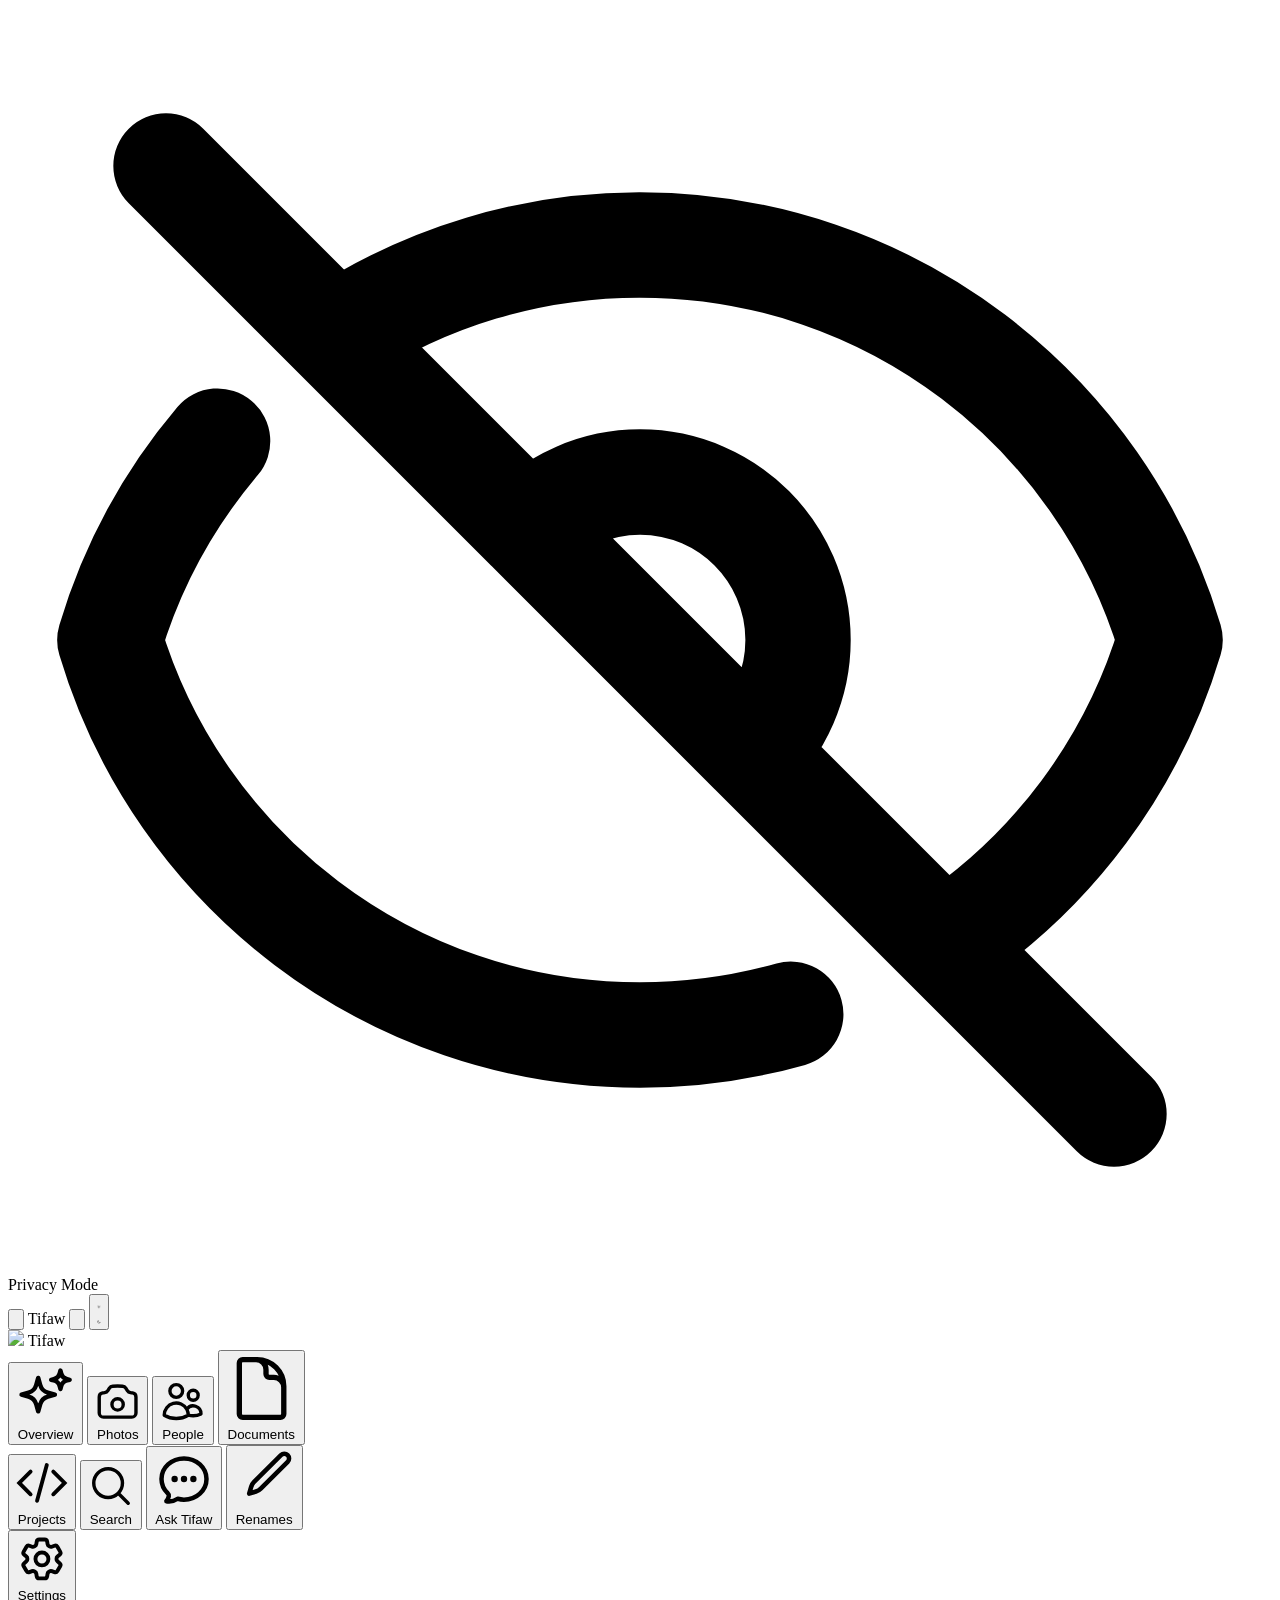
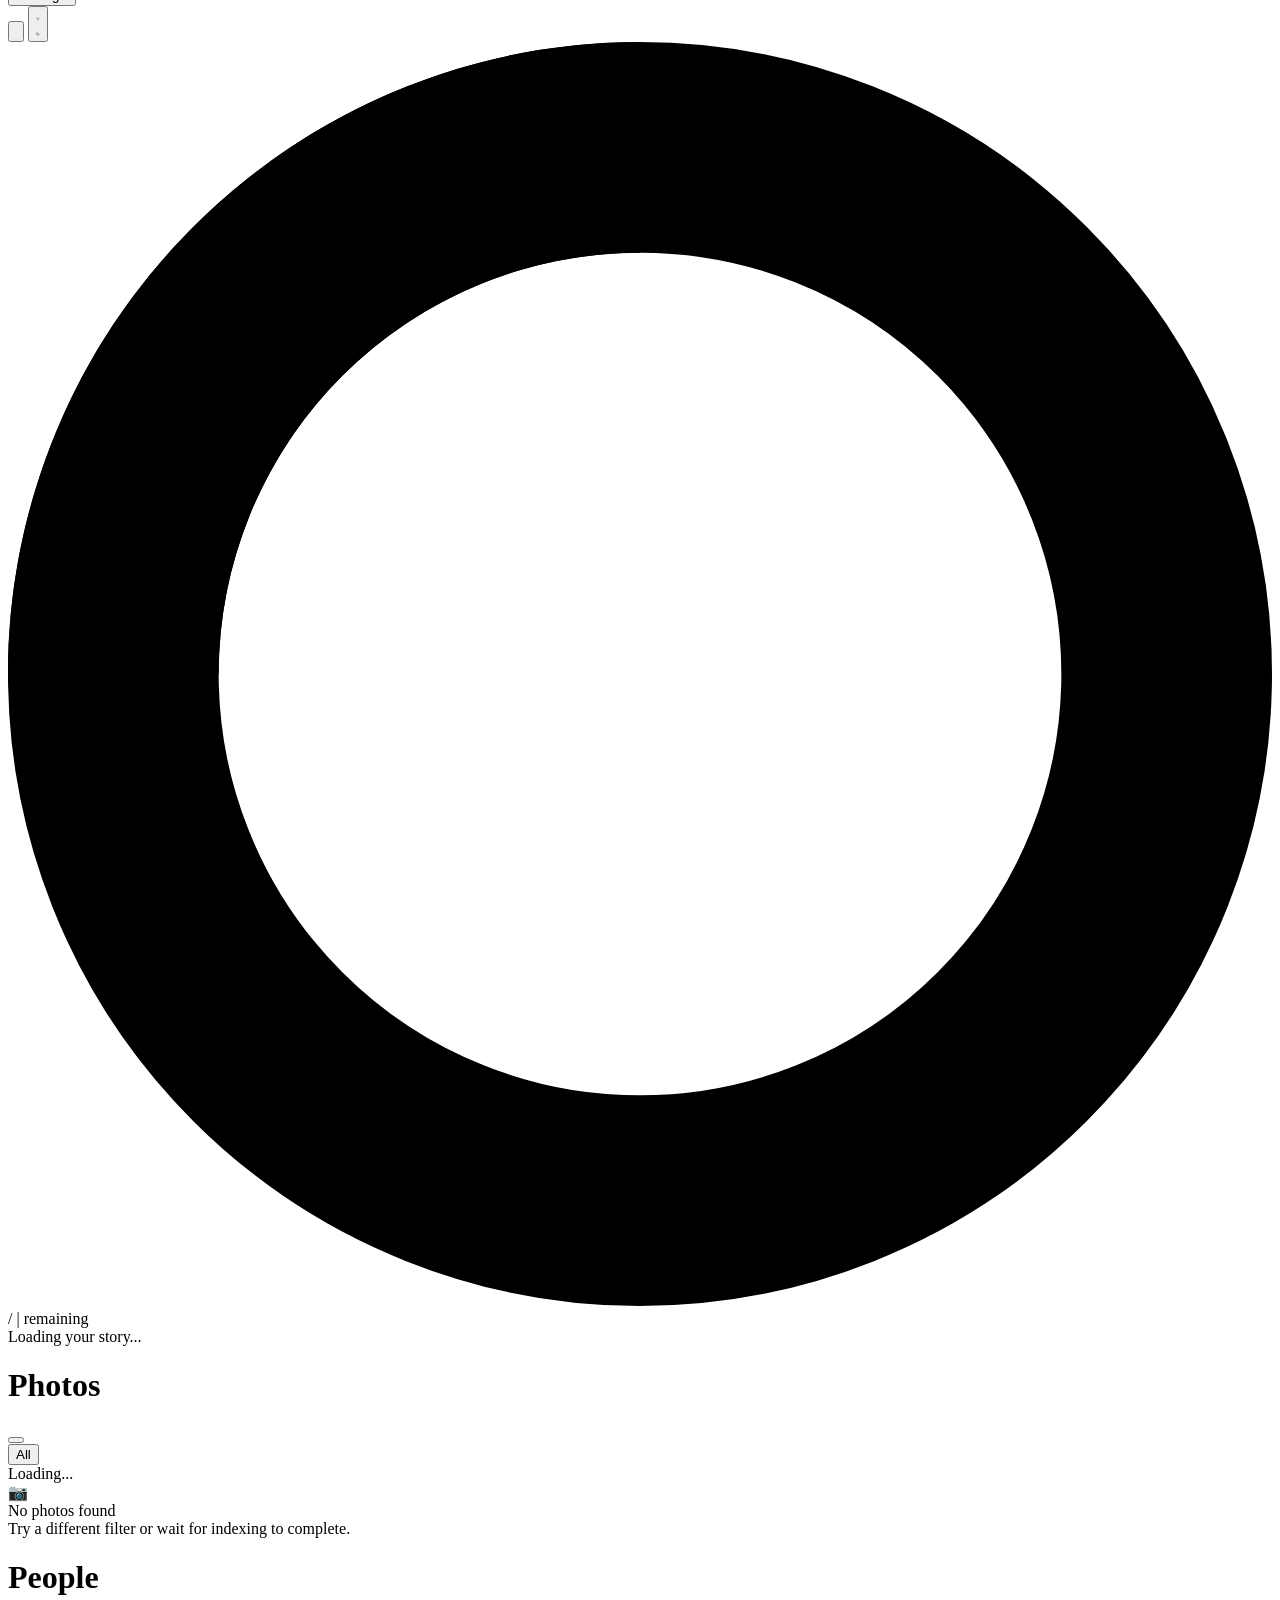
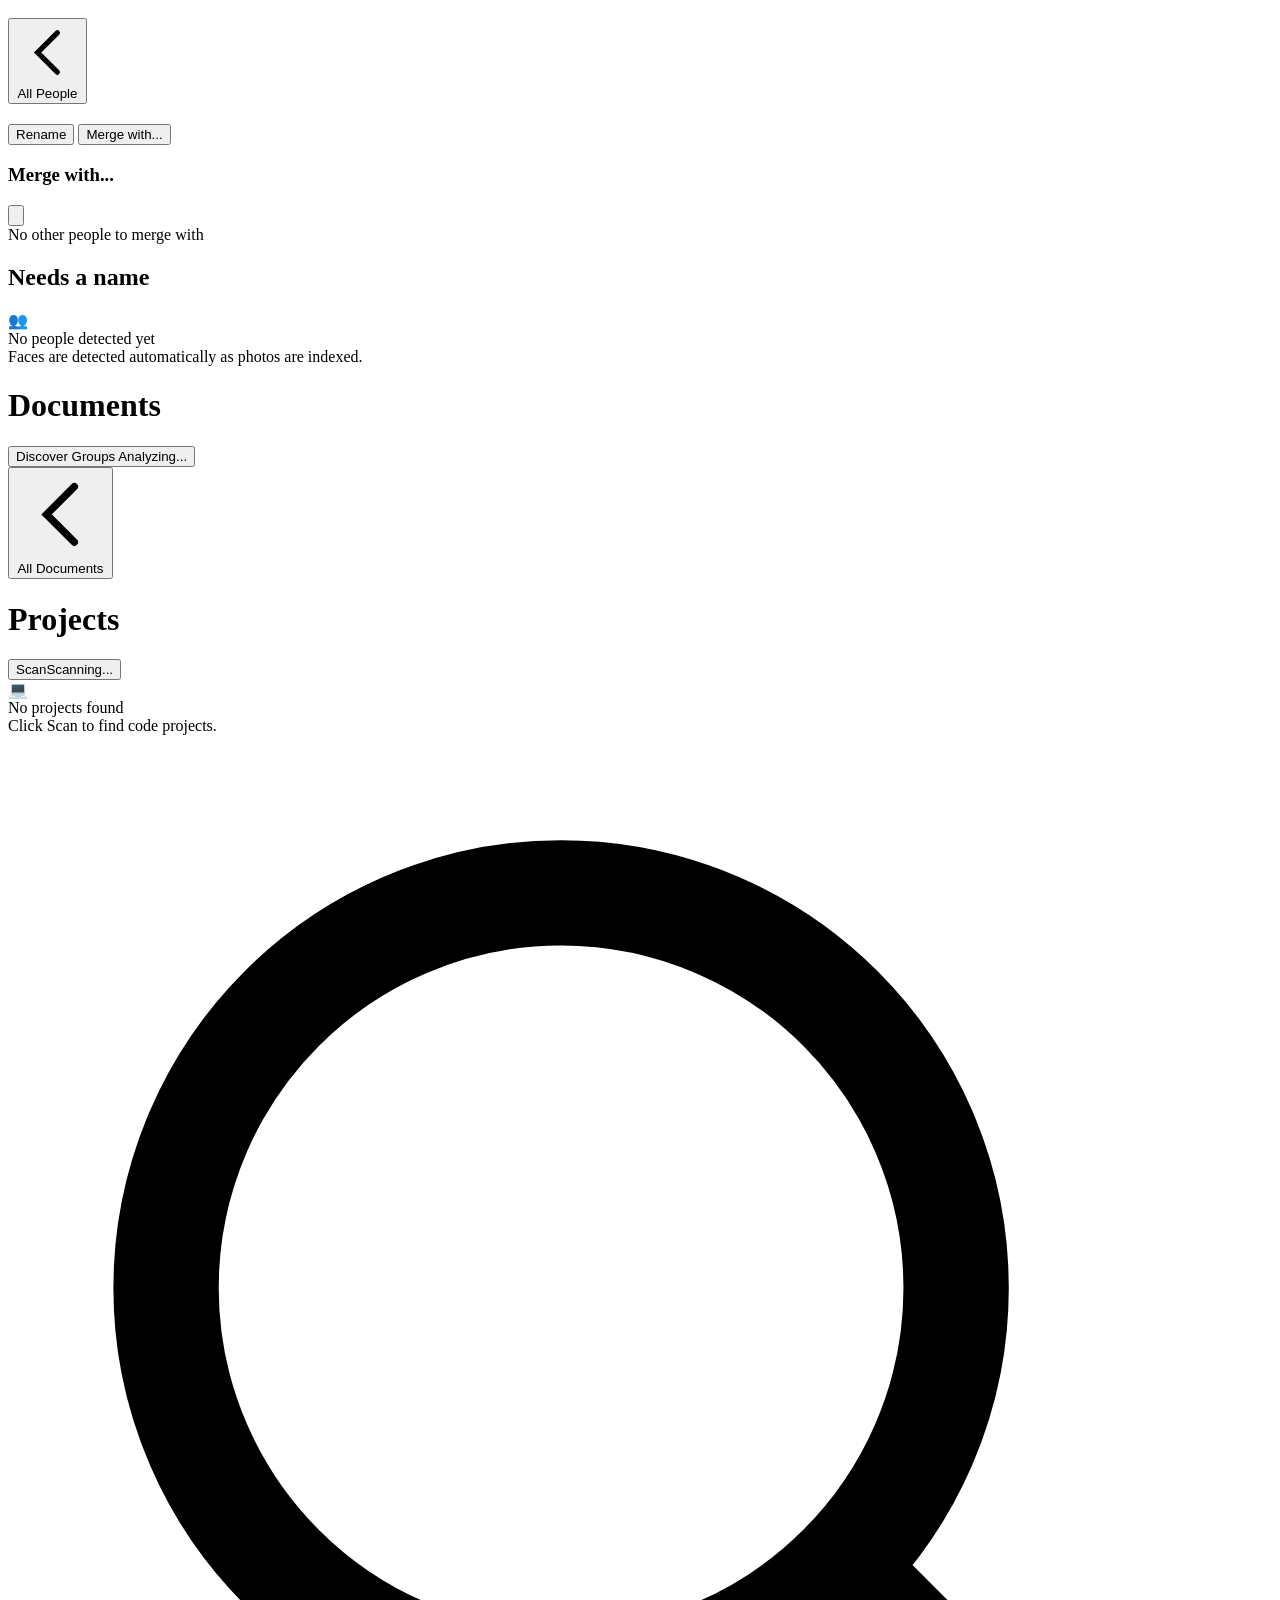
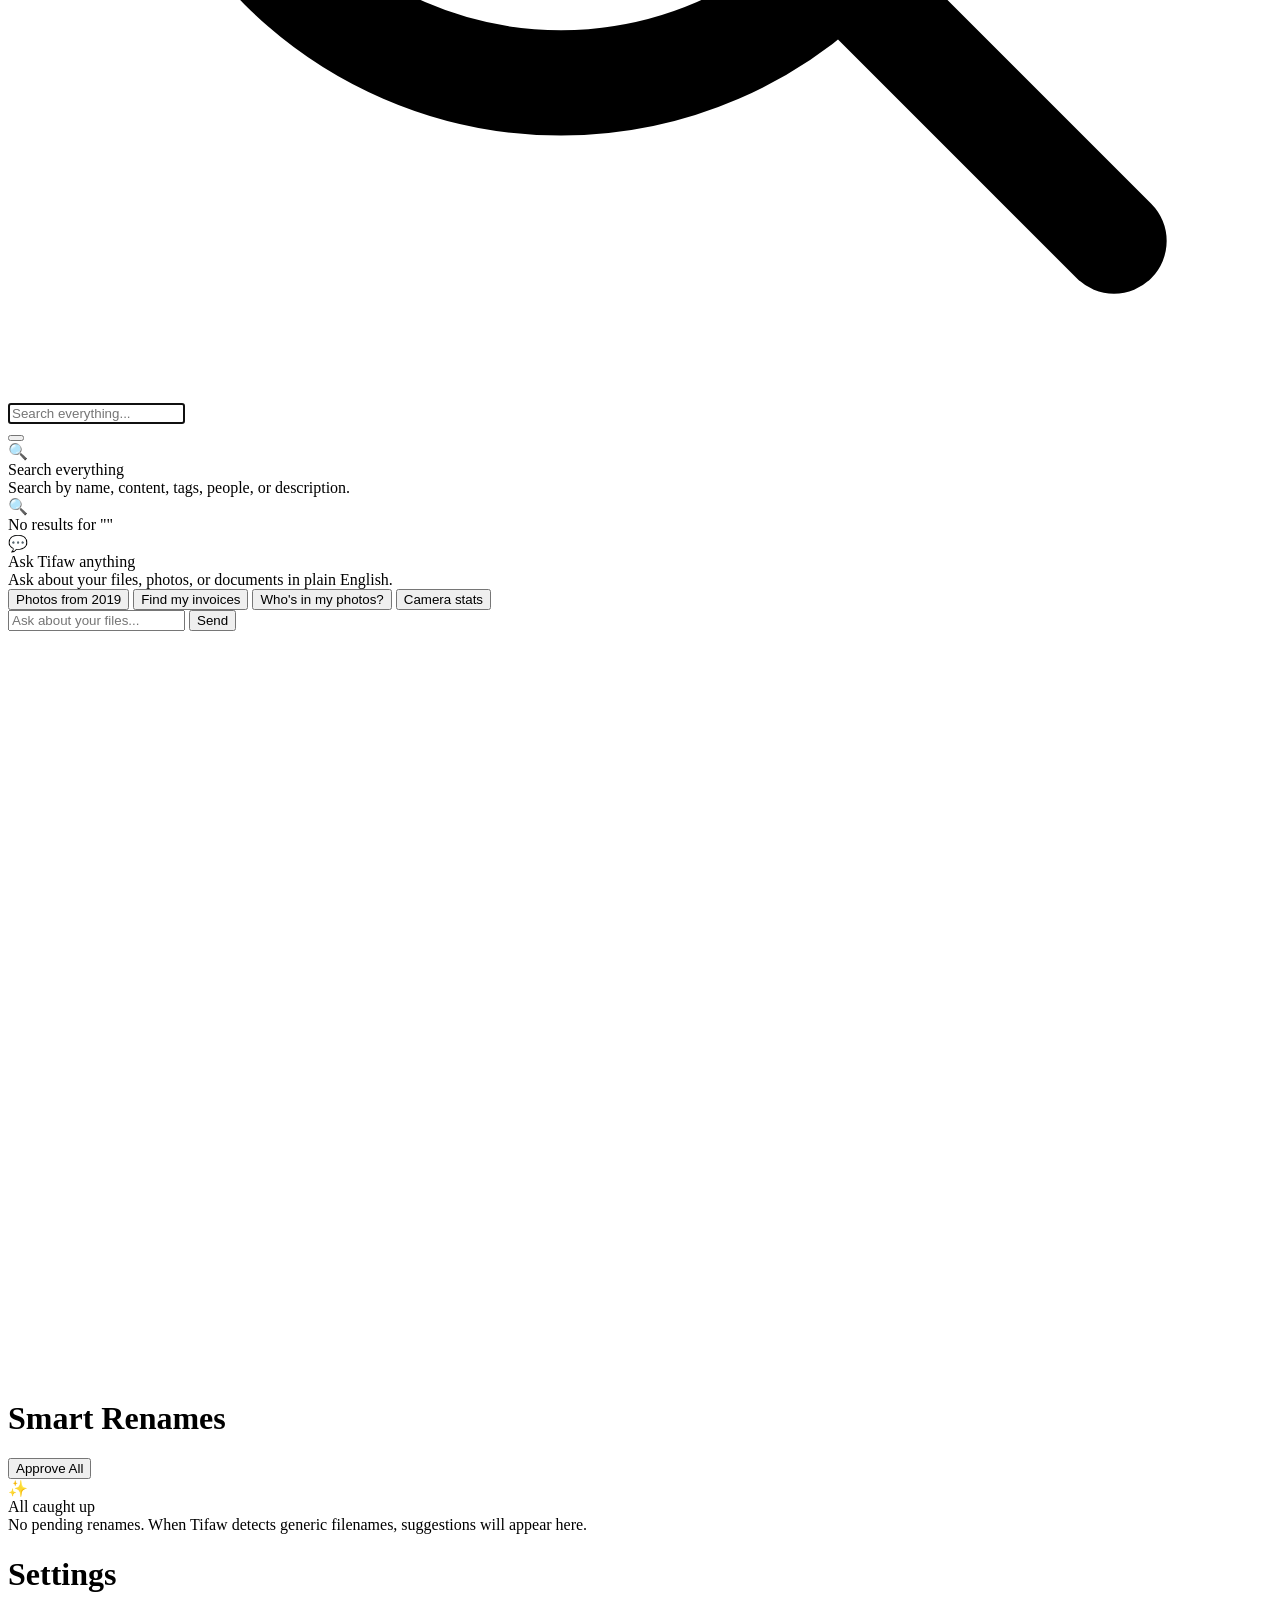
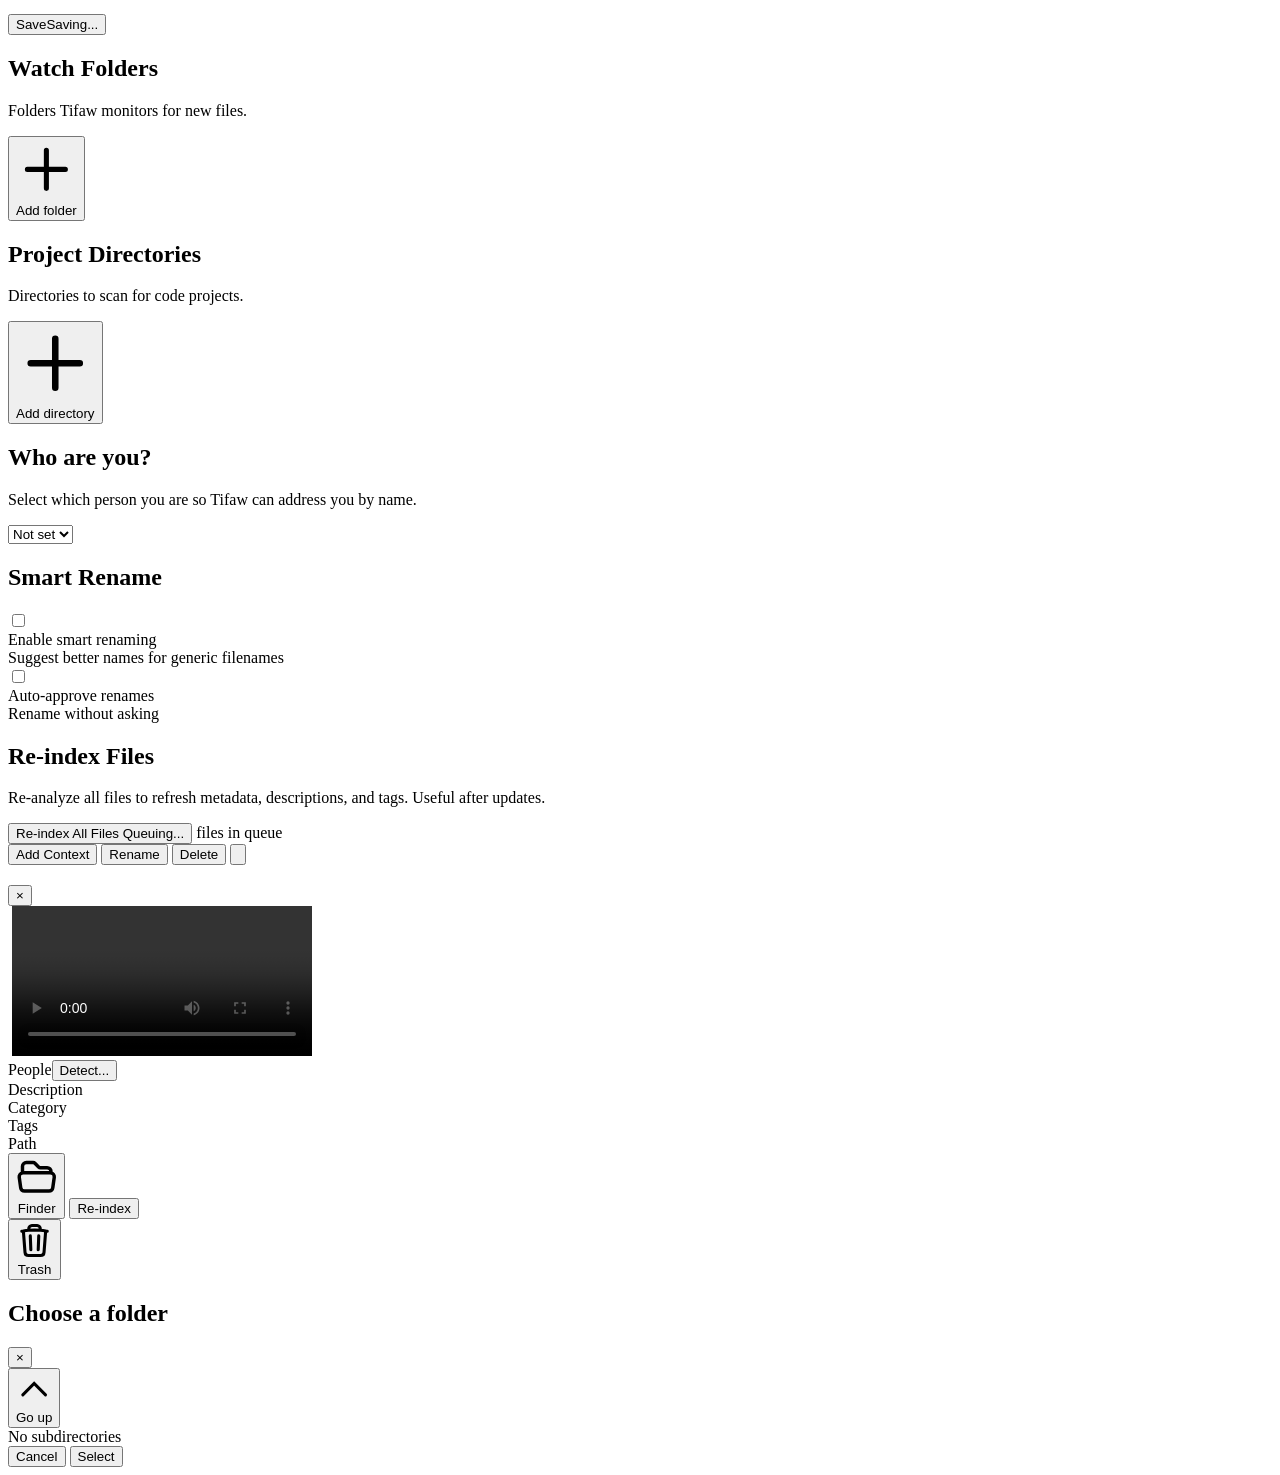
==== frontend/index.html @ 5fcb08a2 "Add frontend: bulk selection, AI widgets, chat retry, progress bar - Bulk selection mode with floati" ====
<!DOCTYPE html>
<html lang="en">
<head>
    <meta charset="UTF-8">
    <meta name="viewport" content="width=device-width, initial-scale=1.0">
    <title>Tifaw</title>
    <link rel="icon" type="image/png" href="/icon.png">
    <script src="https://cdn.tailwindcss.com/3.4.17"></script>
    <script>
    tailwind.config = {
        darkMode: 'class',
        theme: {
            extend: {
                fontFamily: {
                    sans: ['-apple-system','BlinkMacSystemFont','"Segoe UI"','Roboto','Helvetica','Arial','sans-serif']
                }
            }
        }
    };
    </script>
    <link rel="stylesheet" href="https://unpkg.com/leaflet@1.9.4/dist/leaflet.css">
    <script src="https://unpkg.com/leaflet@1.9.4/dist/leaflet.js"></script>
    <link rel="stylesheet" href="/styles.css">
    <script>
    (function(){
        if (localStorage.getItem('theme') === 'dark') document.documentElement.classList.add('dark');
        if (localStorage.getItem('privacyMode') === 'true') document.documentElement.classList.add('privacy');
    })();
    </script>
    <script defer src="https://cdn.jsdelivr.net/npm/@alpinejs/intersect@3.x.x/dist/cdn.min.js"></script>
    <script defer src="https://cdn.jsdelivr.net/npm/alpinejs@3.x.x/dist/cdn.min.js"></script>
    <script src="https://cdn.jsdelivr.net/npm/marked/marked.min.js"></script>
</head>
<body x-data="app()" x-init="init()" class="bg-gray-50 dark:bg-gray-950 text-gray-900 dark:text-gray-100 font-sans h-screen flex overflow-hidden antialiased transition-colors duration-300">

    <!-- Toast -->
    <div x-show="toast.show" x-transition class="fixed top-5 left-1/2 -translate-x-1/2 z-[200] px-5 py-2.5 rounded-xl text-sm font-medium shadow-xl" :class="toast.type==='success' ? 'bg-emerald-500 text-white' : 'bg-red-500 text-white'" x-text="toast.message"></div>

    <!-- Privacy Mode Indicator -->
    <div class="privacy-badge fixed top-3 right-3 z-[100] items-center gap-1.5 px-3 py-1.5 bg-amber-500 text-white text-xs font-medium rounded-full shadow-lg cursor-pointer" @click="togglePrivacyMode()" title="Click to disable privacy mode">
        <svg class="w-3.5 h-3.5" fill="none" stroke="currentColor" stroke-width="2" viewBox="0 0 24 24"><path stroke-linecap="round" stroke-linejoin="round" d="M3.98 8.223A10.477 10.477 0 001.934 12C3.226 16.338 7.244 19.5 12 19.5c.993 0 1.953-.138 2.863-.395M6.228 6.228A10.45 10.45 0 0112 4.5c4.756 0 8.773 3.162 10.065 7.498a10.523 10.523 0 01-4.293 5.774M6.228 6.228L3 3m3.228 3.228l3.65 3.65m7.894 7.894L21 21m-3.228-3.228l-3.65-3.65m0 0a3 3 0 10-4.243-4.243m4.242 4.242L9.88 9.88"/></svg>
        Privacy Mode
    </div>

    <!-- Mobile Backdrop -->
    <div x-show="sidebarOpen" x-transition.opacity @click="sidebarOpen=false" class="fixed inset-0 bg-black/30 z-40 lg:hidden"></div>

    <!-- Mobile Top Bar -->
    <div class="fixed top-0 left-0 right-0 h-14 bg-white dark:bg-gray-900 border-b border-gray-100 dark:border-gray-800 flex items-center px-4 z-30 lg:hidden">
        <button @click="sidebarOpen=!sidebarOpen" class="p-1.5 rounded-lg hover:bg-gray-100 dark:hover:bg-gray-800 text-gray-500"><svg class="w-5 h-5" fill="none" stroke="currentColor" stroke-width="2" viewBox="0 0 24 24"><path stroke-linecap="round" d="M4 6h16M4 12h16M4 18h16"/></svg></button>
        <span class="ml-3 font-semibold text-sm">Tifaw</span>
        <button @click="togglePrivacyMode()" class="ml-auto p-1.5 rounded-lg hover:bg-gray-100 dark:hover:bg-gray-800 transition-colors" :class="privacyMode ? 'text-amber-500' : 'text-gray-400'">
            <svg class="w-5 h-5" fill="none" stroke="currentColor" stroke-width="2" viewBox="0 0 24 24"><path stroke-linecap="round" stroke-linejoin="round" d="M3.98 8.223A10.477 10.477 0 001.934 12C3.226 16.338 7.244 19.5 12 19.5c.993 0 1.953-.138 2.863-.395M6.228 6.228A10.45 10.45 0 0112 4.5c4.756 0 8.773 3.162 10.065 7.498a10.523 10.523 0 01-4.293 5.774M6.228 6.228L3 3m3.228 3.228l3.65 3.65m7.894 7.894L21 21m-3.228-3.228l-3.65-3.65m0 0a3 3 0 10-4.243-4.243m4.242 4.242L9.88 9.88"/></svg>
        </button>
        <button @click="toggleDarkMode()" class="p-1.5 rounded-lg hover:bg-gray-100 dark:hover:bg-gray-800 text-gray-400">
            <svg x-show="darkMode" class="w-5 h-5" fill="none" stroke="currentColor" stroke-width="2" viewBox="0 0 24 24"><circle cx="12" cy="12" r="4"/><path d="M12 2v2m0 16v2M4.93 4.93l1.41 1.41m11.32 11.32l1.41 1.41M2 12h2m16 0h2M6.34 17.66l-1.41 1.41m12.73-12.73l1.41-1.41"/></svg>
            <svg x-show="!darkMode" class="w-5 h-5" fill="none" stroke="currentColor" stroke-width="2" viewBox="0 0 24 24"><path d="M21.752 15.002A9.718 9.718 0 0118 15.75c-5.385 0-9.75-4.365-9.75-9.75 0-1.33.266-2.597.748-3.752A9.753 9.753 0 003 11.25C3 16.635 7.365 21 12.75 21a9.753 9.753 0 009.002-5.998z"/></svg>
        </button>
    </div>

    <!-- Sidebar -->
    <nav :class="sidebarOpen ? 'translate-x-0' : '-translate-x-full'" class="fixed inset-y-0 left-0 w-56 bg-white dark:bg-gray-900 border-r border-gray-100 dark:border-gray-800 flex flex-col z-50 transition-transform duration-200 lg:translate-x-0 lg:static lg:z-auto">
        <div class="p-4 pb-2">
            <div class="flex items-center gap-2.5">
                <img src="/icon.png" class="w-8 h-8 rounded-xl shadow-sm shadow-blue-500/30">
                <span class="text-[15px] font-bold tracking-tight">Tifaw</span>
            </div>
        </div>

        <div class="flex-1 px-2 mt-2 space-y-0.5 overflow-y-auto">
            <button @click="navigate('overview')" class="nav-btn" :class="view==='overview' ? 'bg-blue-50 dark:bg-blue-500/10 text-blue-600 dark:text-blue-400 font-medium' : 'text-gray-500 dark:text-gray-400 hover:bg-gray-50 dark:hover:bg-gray-800'">
                <svg class="w-[18px] h-[18px]" fill="none" stroke="currentColor" stroke-width="1.8" viewBox="0 0 24 24"><path stroke-linecap="round" stroke-linejoin="round" d="M9.813 15.904L9 18.75l-.813-2.846a4.5 4.5 0 00-3.09-3.09L2.25 12l2.846-.813a4.5 4.5 0 003.09-3.09L9 5.25l.813 2.846a4.5 4.5 0 003.09 3.09L15.75 12l-2.846.813a4.5 4.5 0 00-3.09 3.09zM18.259 8.715L18 9.75l-.259-1.035a3.375 3.375 0 00-2.455-2.456L14.25 6l1.036-.259a3.375 3.375 0 002.455-2.456L18 2.25l.259 1.035a3.375 3.375 0 002.455 2.456L21.75 6l-1.036.259a3.375 3.375 0 00-2.455 2.456z"/></svg>
                <span>Overview</span>
            </button>
            <button @click="navigate('photos')" class="nav-btn" :class="view==='photos' ? 'bg-blue-50 dark:bg-blue-500/10 text-blue-600 dark:text-blue-400 font-medium' : 'text-gray-500 dark:text-gray-400 hover:bg-gray-50 dark:hover:bg-gray-800'">
                <svg class="w-[18px] h-[18px]" fill="none" stroke="currentColor" stroke-width="1.8" viewBox="0 0 24 24"><path stroke-linecap="round" stroke-linejoin="round" d="M6.827 6.175A2.31 2.31 0 015.186 7.23c-.38.054-.757.112-1.134.175C2.999 7.58 2.25 8.507 2.25 9.574V18a2.25 2.25 0 002.25 2.25h15A2.25 2.25 0 0021.75 18V9.574c0-1.067-.75-1.994-1.802-2.169a47.865 47.865 0 00-1.134-.175 2.31 2.31 0 01-1.64-1.055l-.822-1.316a2.192 2.192 0 00-1.736-1.039 48.774 48.774 0 00-5.232 0 2.192 2.192 0 00-1.736 1.039l-.821 1.316z"/><circle cx="12" cy="13.5" r="3"/></svg>
                <span>Photos</span>
            </button>
            <button @click="navigate('people')" class="nav-btn" :class="view==='people' ? 'bg-blue-50 dark:bg-blue-500/10 text-blue-600 dark:text-blue-400 font-medium' : 'text-gray-500 dark:text-gray-400 hover:bg-gray-50 dark:hover:bg-gray-800'">
                <svg class="w-[18px] h-[18px]" fill="none" stroke="currentColor" stroke-width="1.8" viewBox="0 0 24 24"><path stroke-linecap="round" stroke-linejoin="round" d="M15 19.128a9.38 9.38 0 002.625.372 9.337 9.337 0 004.121-.952 4.125 4.125 0 00-7.533-2.493M15 19.128v-.003c0-1.113-.285-2.16-.786-3.07M15 19.128v.106A12.318 12.318 0 018.624 21c-2.331 0-4.512-.645-6.374-1.766l-.001-.109a6.375 6.375 0 0111.964-3.07M12 6.375a3.375 3.375 0 11-6.75 0 3.375 3.375 0 016.75 0zm8.25 2.25a2.625 2.625 0 11-5.25 0 2.625 2.625 0 015.25 0z"/></svg>
                <span>People</span>
            </button>
            <button @click="navigate('documents')" class="nav-btn" :class="view==='documents' ? 'bg-blue-50 dark:bg-blue-500/10 text-blue-600 dark:text-blue-400 font-medium' : 'text-gray-500 dark:text-gray-400 hover:bg-gray-50 dark:hover:bg-gray-800'">
                <svg class="w-[18px] h-[18px]" fill="none" stroke="currentColor" stroke-width="1.8" viewBox="0 0 24 24"><path stroke-linecap="round" stroke-linejoin="round" d="M19.5 14.25v-2.625a3.375 3.375 0 00-3.375-3.375h-1.5A1.125 1.125 0 0113.5 7.125v-1.5a3.375 3.375 0 00-3.375-3.375H8.25m2.25 0H5.625c-.621 0-1.125.504-1.125 1.125v17.25c0 .621.504 1.125 1.125 1.125h12.75c.621 0 1.125-.504 1.125-1.125V11.25a9 9 0 00-9-9z"/></svg>
                <span>Documents</span>
            </button>

            <div class="h-px bg-gray-100 dark:bg-gray-800 my-2"></div>

            <button @click="navigate('projects')" class="nav-btn" :class="view==='projects' ? 'bg-blue-50 dark:bg-blue-500/10 text-blue-600 dark:text-blue-400 font-medium' : 'text-gray-500 dark:text-gray-400 hover:bg-gray-50 dark:hover:bg-gray-800'">
                <svg class="w-[18px] h-[18px]" fill="none" stroke="currentColor" stroke-width="1.8" viewBox="0 0 24 24"><path stroke-linecap="round" d="M17.25 6.75L22.5 12l-5.25 5.25m-10.5 0L1.5 12l5.25-5.25m7.5-3l-4.5 16.5"/></svg>
                <span>Projects</span>
            </button>
            <button @click="navigate('search')" class="nav-btn" :class="view==='search' ? 'bg-blue-50 dark:bg-blue-500/10 text-blue-600 dark:text-blue-400 font-medium' : 'text-gray-500 dark:text-gray-400 hover:bg-gray-50 dark:hover:bg-gray-800'">
                <svg class="w-[18px] h-[18px]" fill="none" stroke="currentColor" stroke-width="1.8" viewBox="0 0 24 24"><path stroke-linecap="round" d="M21 21l-5.197-5.197m0 0A7.5 7.5 0 105.196 5.196a7.5 7.5 0 0010.607 10.607z"/></svg>
                <span>Search</span>
            </button>
            <button @click="navigate('ask')" class="nav-btn" :class="view==='ask' ? 'bg-blue-50 dark:bg-blue-500/10 text-blue-600 dark:text-blue-400 font-medium' : 'text-gray-500 dark:text-gray-400 hover:bg-gray-50 dark:hover:bg-gray-800'">
                <svg class="w-[18px] h-[18px]" fill="none" stroke="currentColor" stroke-width="1.8" viewBox="0 0 24 24"><path stroke-linecap="round" stroke-linejoin="round" d="M8.625 12a.375.375 0 11-.75 0 .375.375 0 01.75 0zm0 0H8.25m4.125 0a.375.375 0 11-.75 0 .375.375 0 01.75 0zm0 0H12m4.125 0a.375.375 0 11-.75 0 .375.375 0 01.75 0zm0 0h-.375M21 12c0 4.556-4.03 8.25-9 8.25a9.764 9.764 0 01-2.555-.337A5.972 5.972 0 015.41 20.97a5.969 5.969 0 01-.474-.065 4.48 4.48 0 00.978-2.025c.09-.457-.133-.901-.467-1.226C3.93 16.178 3 14.189 3 12c0-4.556 4.03-8.25 9-8.25s9 3.694 9 8.25z"/></svg>
                <span>Ask Tifaw</span>
            </button>
            <button @click="navigate('renames')" class="nav-btn" :class="view==='renames' ? 'bg-blue-50 dark:bg-blue-500/10 text-blue-600 dark:text-blue-400 font-medium' : 'text-gray-500 dark:text-gray-400 hover:bg-gray-50 dark:hover:bg-gray-800'">
                <svg class="w-[18px] h-[18px]" fill="none" stroke="currentColor" stroke-width="1.8" viewBox="0 0 24 24"><path stroke-linecap="round" stroke-linejoin="round" d="M16.862 4.487l1.687-1.688a1.875 1.875 0 112.652 2.652L10.582 16.07a4.5 4.5 0 01-1.897 1.13L6 18l.8-2.685a4.5 4.5 0 011.13-1.897l8.932-8.931z"/></svg>
                <span>Renames</span>
                <span x-show="status.pending_renames>0" x-text="status.pending_renames" class="ml-auto bg-blue-500 text-white text-[10px] font-bold px-1.5 py-0.5 rounded-full"></span>
            </button>
        </div>

        <!-- Sidebar bottom -->
        <div class="px-2 pb-1">
            <button @click="navigate('settings')" class="nav-btn text-gray-400 dark:text-gray-500 hover:bg-gray-50 dark:hover:bg-gray-800" :class="view==='settings' && 'bg-blue-50 dark:bg-blue-500/10 text-blue-600 dark:text-blue-400'">
                <svg class="w-[18px] h-[18px]" fill="none" stroke="currentColor" stroke-width="1.8" viewBox="0 0 24 24"><path stroke-linecap="round" stroke-linejoin="round" d="M9.594 3.94c.09-.542.56-.94 1.11-.94h2.593c.55 0 1.02.398 1.11.94l.213 1.281c.063.374.313.686.645.87.074.04.147.083.22.127.324.196.72.257 1.075.124l1.217-.456a1.125 1.125 0 011.37.49l1.296 2.247a1.125 1.125 0 01-.26 1.431l-1.003.827c-.293.24-.438.613-.431.992a6.759 6.759 0 010 .255c-.007.378.138.75.43.99l1.005.828c.424.35.534.954.26 1.43l-1.298 2.247a1.125 1.125 0 01-1.369.491l-1.217-.456c-.355-.133-.75-.072-1.076.124a6.57 6.57 0 01-.22.128c-.331.183-.581.495-.644.869l-.213 1.28c-.09.543-.56.941-1.11.941h-2.594c-.55 0-1.02-.398-1.11-.94l-.213-1.281c-.062-.374-.312-.686-.644-.87a6.52 6.52 0 01-.22-.127c-.325-.196-.72-.257-1.076-.124l-1.217.456a1.125 1.125 0 01-1.369-.49l-1.297-2.247a1.125 1.125 0 01.26-1.431l1.004-.827c.292-.24.437-.613.43-.992a6.932 6.932 0 010-.255c.007-.378-.138-.75-.43-.99l-1.004-.828a1.125 1.125 0 01-.26-1.43l1.297-2.247a1.125 1.125 0 011.37-.491l1.216.456c.356.133.751.072 1.076-.124.072-.044.146-.087.22-.128.332-.183.582-.495.644-.869l.214-1.281z"/><circle cx="12" cy="12" r="3"/></svg>
                <span>Settings</span>
            </button>
        </div>
        <div class="px-3 py-2.5 border-t border-gray-100 dark:border-gray-800 flex items-center justify-between">
            <div class="flex items-center gap-2">
                <span class="w-2 h-2 rounded-full" :class="status.ollama_connected ? 'bg-emerald-400' : 'bg-red-400'"></span>
                <span class="text-[11px] text-gray-400" x-text="status.ollama_connected ? 'AI Online' : 'AI Offline'"></span>
            </div>
            <div class="hidden lg:flex items-center gap-1">
                <button @click="togglePrivacyMode()" class="p-1 rounded hover:bg-gray-100 dark:hover:bg-gray-800 transition-colors" :class="privacyMode ? 'text-amber-500' : 'text-gray-400'" :title="privacyMode ? 'Privacy mode ON' : 'Privacy mode OFF'">
                    <svg class="w-3.5 h-3.5" fill="none" stroke="currentColor" stroke-width="2" viewBox="0 0 24 24"><path stroke-linecap="round" stroke-linejoin="round" d="M3.98 8.223A10.477 10.477 0 001.934 12C3.226 16.338 7.244 19.5 12 19.5c.993 0 1.953-.138 2.863-.395M6.228 6.228A10.45 10.45 0 0112 4.5c4.756 0 8.773 3.162 10.065 7.498a10.523 10.523 0 01-4.293 5.774M6.228 6.228L3 3m3.228 3.228l3.65 3.65m7.894 7.894L21 21m-3.228-3.228l-3.65-3.65m0 0a3 3 0 10-4.243-4.243m4.242 4.242L9.88 9.88"/></svg>
                </button>
                <button @click="toggleDarkMode()" class="p-1 rounded hover:bg-gray-100 dark:hover:bg-gray-800 text-gray-400" title="Toggle theme">
                    <svg x-show="darkMode" class="w-3.5 h-3.5" fill="none" stroke="currentColor" stroke-width="2" viewBox="0 0 24 24"><circle cx="12" cy="12" r="4"/><path d="M12 2v2m0 16v2M4.93 4.93l1.41 1.41m11.32 11.32l1.41 1.41M2 12h2m16 0h2M6.34 17.66l-1.41 1.41m12.73-12.73l1.41-1.41"/></svg>
                    <svg x-show="!darkMode" class="w-3.5 h-3.5" fill="none" stroke="currentColor" stroke-width="2" viewBox="0 0 24 24"><path d="M21.752 15.002A9.718 9.718 0 0118 15.75c-5.385 0-9.75-4.365-9.75-9.75 0-1.33.266-2.597.748-3.752A9.753 9.753 0 003 11.25C3 16.635 7.365 21 12.75 21a9.753 9.753 0 009.002-5.998z"/></svg>
                </button>
            </div>
        </div>
    </nav>

    <!-- ═══════════════════════ MAIN CONTENT ═══════════════════════ -->
    <main class="flex-1 overflow-y-auto pt-14 lg:pt-0">

        <!-- Global Progress Bar (indexing or AI busy) -->
        <div x-show="status.queue_size > 0 || status.pending_files > 0 || aiBusy || chatLoading" x-transition class="sticky top-0 z-20 bg-white/90 dark:bg-gray-900/90 backdrop-blur border-b border-gray-100 dark:border-gray-800 px-5 py-2.5">
            <div class="flex items-center gap-3">
                <div class="flex items-center gap-2 text-sm font-medium text-blue-600 dark:text-blue-400">
                    <svg class="w-4 h-4 animate-spin" fill="none" viewBox="0 0 24 24"><circle class="opacity-25" cx="12" cy="12" r="10" stroke="currentColor" stroke-width="4"/><path class="opacity-75" fill="currentColor" d="M4 12a8 8 0 018-8V0C5.373 0 0 5.373 0 12h4z"/></svg>
                    <span x-text="aiBusy ? aiBusyLabel : (chatLoading ? 'AI is thinking...' : 'Indexing files...')"></span>
                </div>
                <div class="flex-1 h-1.5 bg-gray-100 dark:bg-gray-800 rounded-full overflow-hidden">
                    <div class="h-full rounded-full transition-all duration-500 indexing-progress"
                         :class="(aiBusy || chatLoading) ? 'bg-amber-500' : 'bg-blue-500'"
                         :style="(aiBusy || chatLoading) ? 'width:100%' : ('width:' + (status.total_files > 0 ? Math.round((status.indexed_files / status.total_files) * 100) : 0) + '%')"></div>
                </div>
                <span x-show="!aiBusy && !chatLoading" class="text-xs text-gray-400 whitespace-nowrap">
                    <span x-text="status.indexed_files"></span> / <span x-text="status.total_files"></span>
                    <span class="text-gray-300 dark:text-gray-600 mx-1">|</span>
                    <span x-text="status.queue_size || status.pending_files"></span> remaining
                </span>
            </div>
        </div>

        <!-- ▸▸▸ OVERVIEW ▸▸▸ -->
        <div x-show="view==='overview'" class="min-h-screen">
            <template x-if="overview">
                <div>
                    <!-- Hero -->
                    <div class="hero-enter bg-gradient-to-b from-blue-50 via-white to-white dark:from-blue-950/30 dark:via-gray-950 dark:to-gray-950 px-6 sm:px-10 pt-6 pb-8">
                        <p class="text-sm font-medium text-blue-500 dark:text-blue-400 mb-2">Your Digital Life</p>
                        <h1 class="text-3xl sm:text-4xl font-bold tracking-tight leading-tight mb-3">
                            Your laptop holds
                            <span class="text-blue-600 dark:text-blue-400 count-shimmer" x-init="$nextTick(() => countUp($el, overview.total_files))" x-text="overview.total_files.toLocaleString()"></span>
                            files<br>
                            <span class="text-gray-400 dark:text-gray-500 text-xl sm:text-2xl font-normal" x-text="'spanning ' + overview.year_span.years + ' years of your digital life'"></span>
                        </h1>
                        <p class="text-sm text-gray-500 dark:text-gray-400" x-text="formatSize(overview.total_size) + ' across ' + overview.folders.length + ' folders'"></p>
                        <!-- AI Narrative -->
                        <p x-show="aiNarrative" class="mt-4 text-sm text-gray-600 dark:text-gray-300 leading-relaxed max-w-2xl privacy-blur" x-text="aiNarrative"></p>
                    </div>

                    <!-- Weekly Digest -->
                    <div x-show="aiDigest" class="px-6 sm:px-10 mt-4 mb-6">
                        <div class="bg-white dark:bg-gray-800/60 rounded-2xl border border-gray-100 dark:border-gray-700/50 p-5 flex items-start gap-3">
                            <div class="text-xl flex-shrink-0">&#x1F4CB;</div>
                            <div class="min-w-0">
                                <div class="text-xs font-semibold text-blue-600 dark:text-blue-400 mb-1">This Week</div>
                                <p class="text-sm text-gray-600 dark:text-gray-300 privacy-blur leading-relaxed" x-text="aiDigest"></p>
                            </div>
                        </div>
                    </div>

                    <!-- Top Stats Cards -->
                    <div class="px-6 sm:px-10 -mt-2 mb-6" x-show="overview.top_stats && Object.keys(overview.top_stats).length > 0">
                        <div class="grid grid-cols-2 sm:grid-cols-3 lg:grid-cols-5 gap-3">
                            <template x-if="overview.top_stats.busiest_month">
                                <div class="bg-white dark:bg-gray-800/60 rounded-xl border border-gray-100 dark:border-gray-700/50 p-3.5">
                                    <div class="text-lg mb-1">&#x1F4C5;</div>
                                    <div class="text-sm font-bold truncate" x-text="overview.top_stats.busiest_month.month"></div>
                                    <div class="text-[11px] text-gray-400">Busiest month</div>
                                </div>
                            </template>
                            <template x-if="overview.top_stats.most_seen_person">
                                <div class="bg-white dark:bg-gray-800/60 rounded-xl border border-gray-100 dark:border-gray-700/50 p-3.5">
                                    <div class="text-lg mb-1">&#x1F464;</div>
                                    <div class="text-sm font-bold truncate" x-text="overview.top_stats.most_seen_person.name"></div>
                                    <div class="text-[11px] text-gray-400" x-text="overview.top_stats.most_seen_person.count + ' photos'"></div>
                                </div>
                            </template>
                            <template x-if="overview.top_stats.oldest_file">
                                <div class="bg-white dark:bg-gray-800/60 rounded-xl border border-gray-100 dark:border-gray-700/50 p-3.5">
                                    <div class="text-lg mb-1">&#x1F4C2;</div>
                                    <div class="text-sm font-bold truncate" x-text="overview.top_stats.oldest_file.date"></div>
                                    <div class="text-[11px] text-gray-400">Oldest file</div>
                                </div>
                            </template>
                            <template x-if="overview.top_stats.largest_file">
                                <div class="bg-white dark:bg-gray-800/60 rounded-xl border border-gray-100 dark:border-gray-700/50 p-3.5">
                                    <div class="text-lg mb-1">&#x1F4BE;</div>
                                    <div class="text-sm font-bold truncate" x-text="formatSize(overview.top_stats.largest_file.size)"></div>
                                    <div class="text-[11px] text-gray-400">Largest file</div>
                                </div>
                            </template>
                            <template x-if="overview.top_stats.top_camera">
                                <div class="bg-white dark:bg-gray-800/60 rounded-xl border border-gray-100 dark:border-gray-700/50 p-3.5">
                                    <div class="text-lg mb-1">&#x1F4F7;</div>
                                    <div class="text-sm font-bold truncate" x-text="overview.top_stats.top_camera.name"></div>
                                    <div class="text-[11px] text-gray-400" x-text="overview.top_stats.top_camera.count + ' photos'"></div>
                                </div>
                            </template>
                        </div>
                    </div>

                    <!-- Story Cards -->
                    <div class="px-6 sm:px-10 -mt-2">
                        <div class="grid grid-cols-1 sm:grid-cols-2 lg:grid-cols-3 gap-4">
                            <template x-for="(card, i) in overview.story_cards" :key="card.type">
                                <div @click="navigate(card.link)" class="card-enter card-lift bg-white dark:bg-gray-800/60 rounded-2xl p-5 border border-gray-100 dark:border-gray-700/50 cursor-pointer group">
                                    <div class="flex items-start justify-between mb-3">
                                        <div class="w-10 h-10 rounded-xl flex items-center justify-center text-lg"
                                             :class="{
                                                'bg-blue-50 dark:bg-blue-500/10 text-blue-500': card.color==='blue',
                                                'bg-emerald-50 dark:bg-emerald-500/10 text-emerald-500': card.color==='emerald',
                                                'bg-violet-50 dark:bg-violet-500/10 text-violet-500': card.color==='violet',
                                                'bg-amber-50 dark:bg-amber-500/10 text-amber-500': card.color==='amber',
                                                'bg-gray-100 dark:bg-gray-700 text-gray-500': card.color==='slate',
                                             }">
                                            <span x-show="card.icon==='camera'">&#x1F4F7;</span>
                                            <span x-show="card.icon==='file-text'">&#x1F4C4;</span>
                                            <span x-show="card.icon==='code'">&#x1F4BB;</span>
                                            <span x-show="card.icon==='award'">&#x1F3C6;</span>
                                            <span x-show="card.icon==='monitor'">&#x1F5B5;</span>
                                        </div>
                                        <svg class="w-4 h-4 text-gray-300 dark:text-gray-600 group-hover:text-blue-500 group-hover:translate-x-0.5 transition-all" fill="none" stroke="currentColor" stroke-width="2" viewBox="0 0 24 24"><path stroke-linecap="round" d="M8.25 4.5l7.5 7.5-7.5 7.5"/></svg>
                                    </div>
                                    <div class="text-2xl font-bold tracking-tight mb-0.5" x-init="$nextTick(() => countUp($el, card.count))" x-text="card.count.toLocaleString()"></div>
                                    <div class="text-sm text-gray-500 dark:text-gray-400" x-text="card.label"></div>
                                </div>
                            </template>
                        </div>
                    </div>

                    <!-- Storage Breakdown -->
                    <div class="px-6 sm:px-10 mt-8">
                        <h2 class="text-sm font-semibold text-gray-400 dark:text-gray-500 uppercase tracking-wider mb-3">What's on your laptop</h2>
                        <div class="bg-white dark:bg-gray-800/60 rounded-2xl border border-gray-100 dark:border-gray-700/50 p-5">
                            <div class="flex h-3 rounded-full overflow-hidden mb-4">
                                <template x-for="cat in overview.categories" :key="cat.name">
                                    <div class="storage-seg" :class="catColor(cat.name)" :style="'width:' + (cat.count / overview.total_files * 100) + '%'" :title="cat.name + ': ' + cat.count"></div>
                                </template>
                            </div>
                            <div class="flex flex-wrap gap-x-4 gap-y-1.5">
                                <template x-for="cat in overview.categories.slice(0,8)" :key="cat.name">
                                    <div class="flex items-center gap-1.5 text-xs text-gray-500 dark:text-gray-400">
                                        <div class="w-2.5 h-2.5 rounded-sm" :class="catColor(cat.name)"></div>
                                        <span x-text="cat.name"></span>
                                        <span class="text-gray-300 dark:text-gray-600" x-text="cat.count"></span>
                                    </div>
                                </template>
                            </div>
                        </div>
                    </div>

                    <!-- Category Donut Chart -->
                    <div class="px-6 sm:px-10 mt-8" x-show="overview.categories.length > 0">
                        <h2 class="text-sm font-semibold text-gray-400 dark:text-gray-500 uppercase tracking-wider mb-3">File categories</h2>
                        <div class="bg-white dark:bg-gray-800/60 rounded-2xl border border-gray-100 dark:border-gray-700/50 p-5">
                            <div class="flex flex-col sm:flex-row items-center gap-6">
                                <div class="relative w-40 h-40 flex-shrink-0">
                                    <div class="w-full h-full rounded-full" :style="donutGradient(overview.categories, overview.total_files)"></div>
                                    <div class="absolute inset-0 flex items-center justify-center">
                                        <div class="w-20 h-20 rounded-full bg-white dark:bg-gray-800/90 flex items-center justify-center">
                                            <div class="text-center">
                                                <div class="text-lg font-bold" x-text="overview.total_files.toLocaleString()"></div>
                                                <div class="text-[10px] text-gray-400">files</div>
                                            </div>
                                        </div>
                                    </div>
                                </div>
                                <div class="flex-1 grid grid-cols-2 gap-x-6 gap-y-2">
                                    <template x-for="cat in overview.categories.slice(0, 10)" :key="cat.name">
                                        <div class="flex items-center gap-2">
                                            <div class="w-2.5 h-2.5 rounded-sm flex-shrink-0" :class="catColor(cat.name)"></div>
                                            <span class="text-xs text-gray-600 dark:text-gray-300 truncate" x-text="cat.name"></span>
                                            <span class="text-xs text-gray-400 ml-auto" x-text="Math.round(cat.count / overview.total_files * 100) + '%'"></span>
                                        </div>
                                    </template>
                                </div>
                            </div>
                        </div>
                    </div>

                    <!-- Photo Map -->
                    <div class="px-6 sm:px-10 mt-8" x-show="overview.photo_locations && overview.photo_locations.length > 0">
                        <h2 class="text-sm font-semibold text-gray-400 dark:text-gray-500 uppercase tracking-wider mb-3">Where your photos were taken</h2>
                        <div class="bg-white dark:bg-gray-800/60 rounded-2xl border border-gray-100 dark:border-gray-700/50 overflow-hidden">
                            <div id="photo-map" class="h-72 sm:h-80 w-full" x-init="$watch('overview.photo_locations', val => { if (val && val.length) initMap(val) })"></div>
                            <div class="px-5 py-2.5 border-t border-gray-100 dark:border-gray-700/50 text-xs text-gray-400">
                                <span x-text="overview.photo_locations.length"></span> geotagged photos
                            </div>
                        </div>
                    </div>

                    <!-- Timeline -->
                    <div class="px-6 sm:px-10 mt-8" x-show="overview.timeline.length > 0">
                        <h2 class="text-sm font-semibold text-gray-400 dark:text-gray-500 uppercase tracking-wider mb-3">Activity over time</h2>
                        <div class="bg-white dark:bg-gray-800/60 rounded-2xl border border-gray-100 dark:border-gray-700/50 p-5 overflow-hidden">
                            <div class="scroll-fade">
                                <div class="flex items-end gap-px h-24" :style="'min-width:' + overview.timeline.length * 6 + 'px'">
                                    <template x-for="t in overview.timeline" :key="t.month">
                                        <div class="timeline-bar flex-1 rounded-t-sm bg-blue-400 dark:bg-blue-500 min-w-[3px] opacity-70 hover:opacity-100 transition-opacity" :style="'height:' + Math.max(2, t.count / maxTimelineCount() * 100) + '%'" :title="t.month + ': ' + t.count + ' files'"></div>
                                    </template>
                                </div>
                            </div>
                            <div class="flex justify-between mt-2 text-[10px] text-gray-400">
                                <span x-text="overview.timeline[0]?.month"></span>
                                <span x-text="overview.timeline[overview.timeline.length-1]?.month"></span>
                            </div>
                        </div>
                    </div>

                    <!-- Calendar Heatmap -->
                    <div class="px-6 sm:px-10 mt-8" x-show="overview.calendar_heatmap && Object.keys(overview.calendar_heatmap).length > 0">
                        <h2 class="text-sm font-semibold text-gray-400 dark:text-gray-500 uppercase tracking-wider mb-3">Daily activity (past year)</h2>
                        <div class="bg-white dark:bg-gray-800/60 rounded-2xl border border-gray-100 dark:border-gray-700/50 p-5 overflow-x-auto">
                            <div class="heatmap-grid" x-init="$watch('overview.calendar_heatmap', val => { if (val) renderHeatmap(val) })" x-ref="heatmap"></div>
                            <div class="flex items-center justify-end gap-1.5 mt-3 text-[10px] text-gray-400">
                                <span>Less</span>
                                <div class="w-2.5 h-2.5 rounded-sm bg-gray-100 dark:bg-gray-800"></div>
                                <div class="w-2.5 h-2.5 rounded-sm bg-blue-200 dark:bg-blue-900"></div>
                                <div class="w-2.5 h-2.5 rounded-sm bg-blue-400 dark:bg-blue-600"></div>
                                <div class="w-2.5 h-2.5 rounded-sm bg-blue-600 dark:bg-blue-400"></div>
                                <span>More</span>
                            </div>
                        </div>
                    </div>

                    <!-- People Co-occurrence -->
                    <div class="px-6 sm:px-10 mt-8" x-show="overview.people_cooccurrence && overview.people_cooccurrence.length > 0">
                        <h2 class="text-sm font-semibold text-gray-400 dark:text-gray-500 uppercase tracking-wider mb-3">Often seen together</h2>
                        <div class="bg-white dark:bg-gray-800/60 rounded-2xl border border-gray-100 dark:border-gray-700/50 p-5">
                            <div class="space-y-2.5">
                                <template x-for="pair in overview.people_cooccurrence" :key="pair.person_a + pair.person_b">
                                    <div class="flex items-center justify-between">
                                        <div class="flex items-center gap-2 text-sm">
                                            <span class="font-medium" x-text="pair.person_a"></span>
                                            <span class="text-gray-300 dark:text-gray-600">&</span>
                                            <span class="font-medium" x-text="pair.person_b"></span>
                                        </div>
                                        <div class="flex items-center gap-2">
                                            <div class="w-20 h-1.5 bg-gray-100 dark:bg-gray-800 rounded-full overflow-hidden">
                                                <div class="h-full bg-pink-400 rounded-full" :style="'width:' + Math.min(100, pair.together / (overview.people_cooccurrence[0]?.together || 1) * 100) + '%'"></div>
                                            </div>
                                            <span class="text-xs text-gray-400 w-16 text-right" x-text="pair.together + ' photos'"></span>
                                        </div>
                                    </div>
                                </template>
                            </div>
                        </div>
                    </div>

                    <!-- Photo Stories -->
                    <div class="px-6 sm:px-10 mt-8" x-show="photoStories && photoStories.length > 0">
                        <h2 class="text-sm font-semibold text-gray-400 dark:text-gray-500 uppercase tracking-wider mb-3">Photo stories</h2>
                        <div class="grid grid-cols-1 sm:grid-cols-2 lg:grid-cols-3 gap-3">
                            <template x-for="story in photoStories" :key="story.title">
                                <div class="bg-white dark:bg-gray-800/60 rounded-2xl border border-gray-100 dark:border-gray-700/50 overflow-hidden card-lift cursor-pointer" @click="openPhotoStory(story)">
                                    <div class="aspect-video bg-gray-100 dark:bg-gray-900 overflow-hidden">
                                        <img :src="'/api/files/'+story.sample_id+'/preview'" class="w-full h-full object-cover" loading="lazy" onerror="this.parentElement.style.display='none'">
                                    </div>
                                    <div class="p-3">
                                        <div class="text-sm font-semibold privacy-blur" x-text="story.title"></div>
                                        <div class="text-[11px] text-gray-400 mt-0.5">
                                            <span x-text="story.count + ' photos'"></span>
                                            <span x-show="story.city" x-text="' \u00B7 ' + story.city"></span>
                                            <span x-show="story.people?.length" x-text="' \u00B7 ' + story.people.join(', ')" class="privacy-blur"></span>
                                        </div>
                                    </div>
                                </div>
                            </template>
                        </div>
                    </div>

                    <!-- Recent -->
                    <div class="px-6 sm:px-10 mt-8 pb-10">
                        <h2 class="text-sm font-semibold text-gray-400 dark:text-gray-500 uppercase tracking-wider mb-3">Recently analyzed</h2>
                        <div class="grid grid-cols-1 sm:grid-cols-2 lg:grid-cols-4 gap-3">
                            <template x-for="file in overview.recent" :key="file.id">
                                <div @click="selectedFile=file" class="card-enter card-lift bg-white dark:bg-gray-800/60 rounded-xl border border-gray-100 dark:border-gray-700/50 overflow-hidden cursor-pointer">
                                    <div x-show="isImage(file.extension)" class="aspect-video bg-gray-100 dark:bg-gray-900 overflow-hidden">
                                        <img :src="'/api/files/'+file.id+'/preview'" class="w-full h-full object-cover" loading="lazy" onerror="this.parentElement.style.display='none'">
                                    </div>
                                    <div class="p-3">
                                        <div class="text-xs font-medium truncate" x-text="file.filename"></div>
                                        <div class="text-[11px] text-gray-400 dark:text-gray-500 line-clamp-1 mt-0.5" x-text="file.description"></div>
                                    </div>
                                </div>
                            </template>
                        </div>
                    </div>
                </div>
            </template>
            <div x-show="overviewLoading" class="flex items-center justify-center h-64">
                <div class="text-gray-400 text-sm">Loading your story...</div>
            </div>
        </div>

        <!-- ▸▸▸ PHOTOS ▸▸▸ -->
        <div x-show="view==='photos'" class="h-full flex flex-col">
            <div class="px-6 sm:px-10 pt-6 pb-4">
                <div class="flex items-center justify-between mb-4">
                    <h1 class="text-2xl font-bold tracking-tight">Photos</h1>
                    <button @click="toggleSelectionMode()" class="px-3 py-1.5 text-xs font-medium rounded-lg transition-colors" :class="selectionMode ? 'bg-blue-500 text-white' : 'bg-gray-100 dark:bg-gray-800 text-gray-500 hover:bg-gray-200 dark:hover:bg-gray-700'" x-text="selectionMode ? 'Cancel' : 'Select'"></button>
                </div>
                <!-- People filter -->
                <div x-show="photosFilters.people.length > 0" class="scroll-fade flex gap-2 pb-3">
                    <button @click="filterPhotosByPerson(null)" class="flex-shrink-0 px-3 py-1.5 text-xs rounded-full border transition-colors" :class="!photosActivePerson ? 'bg-blue-500 text-white border-blue-500' : 'border-gray-200 dark:border-gray-700 text-gray-500 hover:bg-gray-50 dark:hover:bg-gray-800'">All</button>
                    <template x-for="p in photosFilters.people.slice(0,20)" :key="p.name">
                        <button @click="filterPhotosByPerson(p.name)" class="flex-shrink-0 flex items-center gap-1.5 px-2 py-1 rounded-full border transition-colors" :class="photosActivePerson===p.name ? 'bg-blue-500 text-white border-blue-500' : 'border-gray-200 dark:border-gray-700 text-gray-500 hover:bg-gray-50 dark:hover:bg-gray-800'">
                            <img :src="'/api/faces/'+p.face_id+'/thumbnail'" class="w-5 h-5 rounded-full object-cover" loading="lazy" onerror="this.style.display='none'">
                            <span class="text-xs" x-text="p.name"></span>
                        </button>
                    </template>
                </div>
                <!-- Category filter -->
                <div class="flex gap-1.5 flex-wrap">
                    <template x-for="c in photosFilters.categories?.slice(0,6)" :key="c.name">
                        <button @click="filterPhotosByCategory(c.name)" class="text-[11px] px-2.5 py-1 rounded-full border transition-colors" :class="photosActiveCategory===c.name ? 'bg-blue-500 text-white border-blue-500' : 'border-gray-200 dark:border-gray-700 text-gray-400 hover:bg-gray-50 dark:hover:bg-gray-800'" x-text="c.name + ' (' + c.count + ')'"></button>
                    </template>
                </div>
            </div>
            <div class="flex-1 overflow-y-auto px-6 sm:px-10 pb-6" @scroll="onPhotosScroll($event)">
                <div class="masonry-grid">
                    <template x-for="photo in photos" :key="photo.id">
                        <div @click="selectionMode ? toggleSelect(photo) : (selectedFile=photo)" class="photo-card card-enter relative" :class="isSelected(photo.id) && 'ring-3 ring-blue-500 ring-offset-2 rounded-lg'">
                            <div x-show="selectionMode" class="absolute top-2 left-2 z-10 w-5 h-5 rounded-full border-2 border-white flex items-center justify-center" :class="isSelected(photo.id) ? 'bg-blue-500' : 'bg-black/30'">
                                <svg x-show="isSelected(photo.id)" class="w-3 h-3 text-white" fill="none" stroke="currentColor" stroke-width="3" viewBox="0 0 24 24"><path stroke-linecap="round" d="M5 13l4 4L19 7"/></svg>
                            </div>
                            <img :src="'/api/files/'+photo.id+'/preview'" class="w-full" loading="lazy" onerror="this.parentElement.remove()">
                            <div class="photo-overlay">
                                <span class="text-white text-[11px] truncate privacy-blur" x-text="photo.filename"></span>
                            </div>
                        </div>
                    </template>
                </div>
                <div x-show="photosLoading" class="text-center py-8 text-sm text-gray-400">Loading...</div>
                <div x-show="!photosLoading && photos.length===0" class="text-center py-16">
                    <div class="text-4xl opacity-40 mb-3">&#x1F4F7;</div>
                    <div class="text-base font-semibold text-gray-400 mb-1">No photos found</div>
                    <div class="text-sm text-gray-400">Try a different filter or wait for indexing to complete.</div>
                </div>
                <div x-show="photos.length > 0 && photos.length < photosTotal" class="text-center py-4 text-xs text-gray-400" x-text="photos.length + ' of ' + photosTotal + ' photos'"></div>
            </div>
        </div>

        <!-- ▸▸▸ PEOPLE ▸▸▸ -->
        <div x-show="view==='people'" class="p-6 sm:p-10">
            <h1 class="text-2xl font-bold tracking-tight mb-6">People</h1>

            <!-- Back button when viewing a person -->
            <div x-show="activePerson" class="mb-4">
                <button @click="activePerson=null; personPhotos=[]" class="text-sm text-blue-500 hover:text-blue-400 flex items-center gap-1 mb-3">
                    <svg class="w-4 h-4" fill="none" stroke="currentColor" stroke-width="2" viewBox="0 0 24 24"><path stroke-linecap="round" d="M15.75 19.5L8.25 12l7.5-7.5"/></svg>
                    All People
                </button>
                <div class="flex items-center gap-3 flex-wrap">
                    <h2 class="text-lg font-semibold" x-text="activePerson"></h2>
                    <span class="text-xs text-gray-400" x-text="personPhotos.length + ' photos'"></span>
                    <button @click="renamePersonPrompt()" class="text-xs text-blue-500 hover:text-blue-400 font-medium">Rename</button>
                    <button @click="openMergePicker()" class="text-xs text-gray-400 hover:text-gray-600 dark:hover:text-gray-300 font-medium">Merge with...</button>
                </div>
                <!-- Person AI Summary -->
                <p x-show="personSummary" class="text-sm text-gray-500 dark:text-gray-400 mt-2 privacy-blur" x-text="personSummary"></p>
            </div>

            <!-- Merge Picker Modal -->
            <div x-show="mergePickerOpen" x-transition class="fixed inset-0 bg-black/50 backdrop-blur-sm flex items-center justify-center z-50 p-4" @click.self="mergePickerOpen=false">
                <div class="bg-white dark:bg-gray-900 border border-gray-200 dark:border-gray-800 rounded-2xl w-full max-w-sm shadow-2xl" x-show="mergePickerOpen" x-transition.scale.95>
                    <div class="p-4 border-b border-gray-100 dark:border-gray-800 flex items-center justify-between">
                        <h3 class="text-sm font-semibold">Merge <span x-text="activePerson"></span> with...</h3>
                        <button @click="mergePickerOpen=false" class="p-1 rounded-lg hover:bg-gray-100 dark:hover:bg-gray-800 text-gray-400"><svg class="w-4 h-4" fill="none" stroke="currentColor" stroke-width="2" viewBox="0 0 24 24"><path stroke-linecap="round" d="M6 18L18 6M6 6l12 12"/></svg></button>
                    </div>
                    <div class="max-h-72 overflow-y-auto p-2">
                        <template x-for="p in mergePickerList" :key="p.name">
                            <button @click="mergePerson(p.name)" class="w-full flex items-center gap-3 px-3 py-2.5 rounded-xl hover:bg-gray-50 dark:hover:bg-gray-800 transition-colors text-left">
                                <div class="w-9 h-9 rounded-full overflow-hidden bg-gray-100 dark:bg-gray-800 flex-shrink-0">
                                    <img :src="'/api/faces/'+p.face_id+'/thumbnail'" class="w-full h-full object-cover" loading="lazy" onerror="this.style.display='none'">
                                </div>
                                <div class="flex-1 min-w-0">
                                    <div class="text-sm font-medium truncate" x-text="p.name"></div>
                                    <div class="text-[11px] text-gray-400" x-text="p.count + ' photos'"></div>
                                </div>
                            </button>
                        </template>
                        <div x-show="mergePickerList.length === 0" class="text-center text-sm text-gray-400 py-6">No other people to merge with</div>
                    </div>
                </div>
            </div>

            <!-- Person's photos -->
            <div x-show="activePerson" class="masonry-grid">
                <template x-for="photo in personPhotos" :key="photo.id">
                    <div @click="selectionMode ? toggleSelect(photo) : (selectedFile=photo)" class="photo-card card-enter relative" :class="isSelected(photo.id) && 'ring-3 ring-blue-500 ring-offset-2 rounded-lg'">
                        <img :src="'/api/files/'+photo.id+'/preview'" class="w-full" loading="lazy">
                    </div>
                </template>
            </div>

            <!-- People grid -->
            <div x-show="!activePerson">
                <div x-show="people.named?.length > 0" class="mb-6">
                    <div class="grid grid-cols-3 sm:grid-cols-4 md:grid-cols-6 gap-4">
                        <template x-for="p in people.named" :key="p.name">
                            <div @click="showPersonPhotos(p.name)" class="card-enter flex flex-col items-center gap-2 cursor-pointer group">
                                <div class="face-circle w-16 h-16 sm:w-20 sm:h-20 rounded-full overflow-hidden bg-gray-100 dark:bg-gray-800 ring-2 ring-blue-200 dark:ring-blue-500/30 group-hover:ring-blue-400">
                                    <img :src="'/api/faces/'+p.face_id+'/thumbnail'" class="w-full h-full object-cover" loading="lazy" onerror="this.src=''">
                                </div>
                                <div class="text-center">
                                    <div class="text-xs font-medium truncate max-w-[80px]" x-text="p.name"></div>
                                    <div class="text-[10px] text-gray-400" x-text="p.photo_count + ' photos'"></div>
                                </div>
                            </div>
                        </template>
                    </div>
                </div>

                <div x-show="people.unnamed?.length > 0">
                    <h2 class="text-sm font-semibold text-gray-400 uppercase tracking-wider mb-3">Needs a name</h2>
                    <div class="grid grid-cols-4 sm:grid-cols-6 md:grid-cols-8 gap-3">
                        <template x-for="p in people.unnamed.slice(0,24)" :key="p.name">
                            <div @click="showPersonPhotos(p.name)" class="flex flex-col items-center gap-1.5 cursor-pointer">
                                <div class="face-circle w-12 h-12 rounded-full overflow-hidden bg-gray-100 dark:bg-gray-800 ring-2 ring-amber-200 dark:ring-amber-500/30">
                                    <img :src="'/api/faces/'+p.face_id+'/thumbnail'" class="w-full h-full object-cover" loading="lazy">
                                </div>
                                <div class="text-[10px] text-amber-500" x-text="p.name"></div>
                            </div>
                        </template>
                    </div>
                </div>

                <div x-show="!peopleLoading && !people.named?.length && !people.unnamed?.length" class="text-center py-16">
                    <div class="text-4xl opacity-40 mb-3">&#x1F465;</div>
                    <div class="text-base font-semibold text-gray-400 mb-1">No people detected yet</div>
                    <div class="text-sm text-gray-400">Faces are detected automatically as photos are indexed.</div>
                </div>
            </div>
        </div>

        <!-- ▸▸▸ DOCUMENTS ▸▸▸ -->
        <div x-show="view==='documents'" class="p-6 sm:p-10">
            <div class="flex items-center justify-between mb-6">
                <h1 class="text-2xl font-bold tracking-tight">Documents</h1>
                <button x-show="!activeDocGroup" @click="discoverGroups()" :disabled="discoveringGroups" class="px-3 py-1.5 bg-gray-100 dark:bg-gray-800 text-gray-500 dark:text-gray-400 text-xs font-medium rounded-lg hover:bg-gray-200 dark:hover:bg-gray-700 disabled:opacity-40 transition-colors">
                    <span x-show="!discoveringGroups">Discover Groups</span>
                    <span x-show="discoveringGroups">Analyzing...</span>
                </button>
            </div>

            <div x-show="!activeDocGroup" class="grid grid-cols-1 sm:grid-cols-2 gap-4">
                <template x-for="g in documentGroups" :key="g.name">
                    <div @click="openDocGroup(g.name, g.tag)" class="card-enter card-lift bg-white dark:bg-gray-800/60 rounded-2xl border border-gray-100 dark:border-gray-700/50 p-5 cursor-pointer group">
                        <div class="flex items-center justify-between mb-3">
                            <h3 class="font-semibold">
                                <span x-show="g.icon && g.dynamic" x-text="g.icon" class="mr-1"></span>
                                <span x-text="g.name"></span>
                            </h3>
                            <span class="text-xs text-gray-400 bg-gray-100 dark:bg-gray-700 px-2 py-0.5 rounded-full" x-text="g.count + ' files'"></span>
                        </div>
                        <div class="space-y-1">
                            <template x-for="f in g.recent" :key="f.id">
                                <div class="flex items-center gap-2 text-xs text-gray-500 dark:text-gray-400">
                                    <span x-text="getFileIcon(f.extension)"></span>
                                    <span class="truncate" x-text="f.filename"></span>
                                </div>
                            </template>
                        </div>
                    </div>
                </template>
            </div>

            <!-- Document group detail -->
            <div x-show="activeDocGroup">
                <button @click="activeDocGroup=null; activeDocFiles=[]" class="text-sm text-blue-500 hover:text-blue-400 flex items-center gap-1 mb-4">
                    <svg class="w-4 h-4" fill="none" stroke="currentColor" stroke-width="2" viewBox="0 0 24 24"><path stroke-linecap="round" d="M15.75 19.5L8.25 12l7.5-7.5"/></svg>
                    All Documents
                </button>
                <h2 class="text-lg font-semibold mb-4" x-text="activeDocGroup"></h2>
                <div class="space-y-1">
                    <template x-for="file in activeDocFiles" :key="file.id">
                        <div @click="selectedFile=file" class="flex items-center gap-3 px-3 py-2.5 rounded-lg hover:bg-white dark:hover:bg-gray-800/50 cursor-pointer transition-colors">
                            <span class="text-lg" x-text="getFileIcon(file.extension)"></span>
                            <div class="flex-1 min-w-0">
                                <div class="text-sm font-medium truncate" x-text="file.filename"></div>
                                <div class="text-xs text-gray-400 truncate" x-text="file.description"></div>
                            </div>
                        </div>
                    </template>
                </div>
            </div>
        </div>

        <!-- ▸▸▸ PROJECTS ▸▸▸ -->
        <div x-show="view==='projects'" class="p-6 sm:p-10">
            <div class="flex items-center justify-between mb-6">
                <h1 class="text-2xl font-bold tracking-tight">Projects</h1>
                <button @click="scanProjects()" :disabled="projectsLoading" class="px-4 py-2 bg-blue-500 text-white text-sm font-medium rounded-lg hover:bg-blue-400 disabled:opacity-40 transition-colors">
                    <span x-show="!projectsLoading">Scan</span><span x-show="projectsLoading">Scanning...</span>
                </button>
            </div>
            <div class="grid grid-cols-1 md:grid-cols-2 gap-3">
                <template x-for="p in projects" :key="p.path">
                    <div class="card-enter card-lift bg-white dark:bg-gray-800/60 rounded-xl border border-gray-100 dark:border-gray-700/50 p-4">
                        <div class="flex items-center gap-2 mb-1.5">
                            <span class="text-[11px] font-semibold px-2 py-0.5 rounded bg-blue-50 dark:bg-blue-500/10 text-blue-600 dark:text-blue-400" x-text="p.stack"></span>
                            <span class="font-semibold text-sm truncate" x-text="p.name"></span>
                        </div>
                        <div class="text-xs text-gray-400 truncate mb-2" x-text="p.path"></div>
                        <div class="flex gap-1.5">
                            <span x-show="p.git_branch" class="text-[11px] px-2 py-0.5 rounded bg-gray-100 dark:bg-gray-700/50 text-gray-500 dark:text-gray-400" x-text="p.git_branch"></span>
                            <span x-show="p.package_manager" class="text-[11px] px-2 py-0.5 rounded bg-gray-100 dark:bg-gray-700/50 text-gray-500 dark:text-gray-400" x-text="p.package_manager"></span>
                        </div>
                        <div x-show="p.last_commit_message" class="text-xs text-gray-400 truncate mt-2" x-text="p.last_commit_message"></div>
                    </div>
                </template>
            </div>
            <div x-show="projects.length===0 && !projectsLoading" class="text-center py-16"><div class="text-4xl opacity-40 mb-3">&#x1F4BB;</div><div class="text-base font-semibold text-gray-400 mb-1">No projects found</div><div class="text-sm text-gray-400">Click Scan to find code projects.</div></div>
        </div>

        <!-- ▸▸▸ SEARCH ▸▸▸ -->
        <div x-show="view==='search'" class="p-6 sm:p-10">
            <div class="flex items-center gap-3 mb-6">
                <div class="relative flex-1">
                <svg class="absolute left-4 top-1/2 -translate-y-1/2 w-5 h-5 text-gray-400" fill="none" stroke="currentColor" stroke-width="2" viewBox="0 0 24 24"><path stroke-linecap="round" d="M21 21l-5.197-5.197m0 0A7.5 7.5 0 105.196 5.196a7.5 7.5 0 0010.607 10.607z"/></svg>
                <input type="text" class="w-full pl-12 pr-5 py-4 bg-white dark:bg-gray-800/50 border border-gray-200 dark:border-gray-700/50 rounded-2xl text-lg focus:border-blue-500 focus:ring-2 focus:ring-blue-500/20 outline-none transition-all placeholder:text-gray-400" placeholder="Search everything..." x-model="searchQuery" @input.debounce.300ms="performSearch()" autofocus>
                </div>
                <button x-show="searchResults.length > 0" @click="toggleSelectionMode()" class="px-3 py-1.5 text-xs font-medium rounded-lg transition-colors flex-shrink-0 self-center" :class="selectionMode ? 'bg-blue-500 text-white' : 'bg-gray-100 dark:bg-gray-800 text-gray-500 hover:bg-gray-200 dark:hover:bg-gray-700'" x-text="selectionMode ? 'Cancel' : 'Select'"></button>
            </div>
            <div class="grid grid-cols-1 sm:grid-cols-2 lg:grid-cols-3 gap-3">
                <template x-for="file in searchResults" :key="file.id">
                    <div @click="selectionMode ? toggleSelect(file) : (selectedFile=file)" class="card-lift bg-white dark:bg-gray-800/60 rounded-xl border border-gray-100 dark:border-gray-700/50 overflow-hidden cursor-pointer relative" :class="isSelected(file.id) && 'ring-3 ring-blue-500 ring-offset-2'">
                        <div x-show="isPreviewable(file.extension)" class="aspect-video bg-gray-100 dark:bg-gray-900 overflow-hidden">
                            <img x-show="isImage(file.extension)" :src="'/api/files/'+file.id+'/preview'" class="w-full h-full object-cover" loading="lazy" onerror="this.parentElement.style.display='none'">
                        </div>
                        <div class="p-3">
                            <div class="text-sm font-medium truncate" x-text="file.filename"></div>
                            <div class="text-xs text-gray-400 line-clamp-2 mt-0.5" x-text="file.description"></div>
                            <div class="flex gap-1 mt-2">
                                <span x-show="file.category" class="text-[10px] px-2 py-0.5 rounded-full bg-blue-50 dark:bg-blue-500/10 text-blue-500" x-text="file.category"></span>
                            </div>
                        </div>
                    </div>
                </template>
            </div>
            <div x-show="!searchQuery" class="text-center py-16"><div class="text-4xl opacity-40 mb-3">&#x1F50D;</div><div class="text-base font-semibold text-gray-400 mb-1">Search everything</div><div class="text-sm text-gray-400 max-w-xs mx-auto">Search by name, content, tags, people, or description.</div></div>
            <div x-show="searchQuery && searchResults.length===0" class="text-center py-16"><div class="text-4xl opacity-40 mb-3">&#x1F50D;</div><div class="text-sm text-gray-400">No results for "<span x-text="searchQuery"></span>"</div></div>
        </div>

        <!-- ▸▸▸ ASK ▸▸▸ -->
        <div x-show="view==='ask'" class="flex flex-col" style="height:calc(100vh - 3.5rem)">
            <div class="flex-1 overflow-y-auto p-6 sm:p-10 space-y-3 mx-auto w-full max-w-3xl" id="chatMessages">
                <div x-show="chatMessages.length===0" class="flex flex-col items-center justify-center min-h-[50vh] text-center">
                    <div class="text-4xl opacity-40 mb-3">&#x1F4AC;</div>
                    <div class="text-base font-semibold text-gray-400 mb-1">Ask Tifaw anything</div>
                    <div class="text-sm text-gray-400 max-w-xs">Ask about your files, photos, or documents in plain English.</div>
                    <div class="flex flex-wrap gap-2 mt-6">
                        <button @click="chatInput='Show me my photos from 2019'; sendChat()" class="text-xs px-3 py-1.5 bg-white dark:bg-gray-800 border border-gray-200 dark:border-gray-700 rounded-full text-gray-500 hover:border-blue-400 hover:text-blue-500 transition-colors">Photos from 2019</button>
                        <button @click="chatInput='Find my invoices and receipts'; sendChat()" class="text-xs px-3 py-1.5 bg-white dark:bg-gray-800 border border-gray-200 dark:border-gray-700 rounded-full text-gray-500 hover:border-blue-400 hover:text-blue-500 transition-colors">Find my invoices</button>
                        <button @click="chatInput='Who are the people in my photos?'; sendChat()" class="text-xs px-3 py-1.5 bg-white dark:bg-gray-800 border border-gray-200 dark:border-gray-700 rounded-full text-gray-500 hover:border-blue-400 hover:text-blue-500 transition-colors">Who's in my photos?</button>
                        <button @click="chatInput='What cameras do I use most?'; sendChat()" class="text-xs px-3 py-1.5 bg-white dark:bg-gray-800 border border-gray-200 dark:border-gray-700 rounded-full text-gray-500 hover:border-blue-400 hover:text-blue-500 transition-colors">Camera stats</button>
                    </div>
                </div>
                <template x-for="msg in chatMessages" :key="msg.timestamp">
                    <div class="flex" :class="msg.role==='user' ? 'justify-end' : 'justify-start'">
                        <div class="bubble-content max-w-[90%] sm:max-w-[80%] px-4 py-3 text-sm leading-relaxed" :class="msg.role==='user' ? 'bg-blue-500 text-white rounded-2xl rounded-br-md' : 'bg-white dark:bg-gray-800 border border-gray-200 dark:border-gray-700 rounded-2xl rounded-bl-md'" x-html="renderChatContent(msg.content)"></div>
                    </div>
                </template>
                <div x-show="chatLoading" class="flex justify-start"><div class="bg-white dark:bg-gray-800 border border-gray-200 dark:border-gray-700 rounded-2xl rounded-bl-md px-4 py-3"><span class="typing-dots"></span></div></div>
            </div>
            <div class="flex-shrink-0 flex gap-3 px-6 sm:px-10 py-4 border-t border-gray-100 dark:border-gray-800 bg-gray-50 dark:bg-gray-950 mx-auto max-w-3xl w-full">
                <input type="text" class="flex-1 px-4 py-2.5 bg-white dark:bg-gray-800/50 border border-gray-200 dark:border-gray-700 rounded-xl text-sm outline-none focus:border-blue-500 focus:ring-2 focus:ring-blue-500/20 transition-all placeholder:text-gray-400" placeholder="Ask about your files..." x-model="chatInput" @keydown.enter="sendChat()">
                <button @click="sendChat()" :disabled="!chatInput.trim()||chatLoading" class="px-5 py-2.5 bg-blue-500 text-white text-sm font-medium rounded-xl hover:bg-blue-400 disabled:opacity-40 transition-colors">Send</button>
            </div>
        </div>

        <!-- ▸▸▸ RENAMES ▸▸▸ -->
        <div x-show="view==='renames'" class="p-6 sm:p-10">
            <div class="flex items-center justify-between mb-6">
                <h1 class="text-2xl font-bold tracking-tight">Smart Renames</h1>
                <button x-show="renameProposals.length>0" @click="approveAllRenames()" class="px-4 py-2 bg-blue-500 text-white text-sm font-medium rounded-lg hover:bg-blue-400 transition-colors">Approve All</button>
            </div>
            <div class="space-y-3">
                <template x-for="p in renameProposals" :key="p.file_id">
                    <div class="card-enter bg-white dark:bg-gray-800/60 rounded-xl border border-gray-100 dark:border-gray-700/50 overflow-hidden flex flex-col sm:flex-row">
                        <div x-show="p.is_image" class="sm:w-32 h-24 sm:h-auto flex-shrink-0 bg-gray-100 dark:bg-gray-900 overflow-hidden"><img :src="'/api/files/'+p.file_id+'/preview'" class="w-full h-full object-cover" loading="lazy"></div>
                        <div class="p-4 flex-1 min-w-0">
                            <div class="text-xs text-gray-400 line-through truncate" x-text="p.current_name"></div>
                            <div class="text-sm font-semibold text-emerald-600 dark:text-emerald-400 truncate" x-text="p.suggested_name"></div>
                            <p class="text-xs text-gray-500 mt-1 line-clamp-2" x-text="p.description"></p>
                            <div class="flex gap-2 mt-3">
                                <button @click="approveRename(p.file_id)" class="px-3 py-1.5 bg-emerald-500 text-white text-xs font-medium rounded-lg hover:bg-emerald-400 transition-colors">Approve</button>
                                <button @click="dismissRename(p.file_id)" class="px-3 py-1.5 bg-gray-100 dark:bg-gray-700 text-gray-500 text-xs font-medium rounded-lg hover:bg-gray-200 dark:hover:bg-gray-600 transition-colors">Dismiss</button>
                            </div>
                        </div>
                    </div>
                </template>
            </div>
            <div x-show="renameProposals.length===0" class="text-center py-16"><div class="text-4xl opacity-40 mb-3">&#x2728;</div><div class="text-base font-semibold text-gray-400 mb-1">All caught up</div><div class="text-sm text-gray-400 max-w-xs mx-auto">No pending renames. When Tifaw detects generic filenames, suggestions will appear here.</div></div>
        </div>

        <!-- ▸▸▸ SETTINGS ▸▸▸ -->
        <div x-show="view==='settings'" class="p-6 sm:p-10">
            <div class="flex items-center justify-between mb-6">
                <h1 class="text-2xl font-bold tracking-tight">Settings</h1>
                <button @click="saveConfig()" :disabled="configSaving" class="px-4 py-2 bg-blue-500 text-white text-sm font-medium rounded-lg hover:bg-blue-400 disabled:opacity-40 transition-colors"><span x-show="!configSaving">Save</span><span x-show="configSaving">Saving...</span></button>
            </div>
            <!-- Watch Folders -->
            <div class="bg-white dark:bg-gray-800/60 border border-gray-100 dark:border-gray-700/50 rounded-2xl p-5 mb-4">
                <h2 class="text-sm font-semibold mb-0.5">Watch Folders</h2>
                <p class="text-xs text-gray-400 mb-4">Folders Tifaw monitors for new files.</p>
                <div class="space-y-2">
                    <template x-for="(f,i) in configData.watch_folders||[]" :key="i">
                        <div class="flex items-center gap-2">
                            <div class="flex-1 px-3 py-2 bg-gray-50 dark:bg-gray-900/50 border border-gray-200 dark:border-gray-700 rounded-lg text-sm text-gray-500 truncate" x-text="f"></div>
                            <button @click="openFolderPicker('watch_folders',i)" class="text-xs px-3 py-2 bg-gray-100 dark:bg-gray-700 text-gray-500 rounded-lg hover:bg-gray-200 dark:hover:bg-gray-600 transition-colors">Change</button>
                            <button @click="configData.watch_folders.splice(i,1)" class="p-2 text-gray-400 hover:text-red-500 rounded-lg transition-colors"><svg class="w-4 h-4" fill="none" stroke="currentColor" stroke-width="2" viewBox="0 0 24 24"><path stroke-linecap="round" d="M6 18L18 6M6 6l12 12"/></svg></button>
                        </div>
                    </template>
                    <button @click="openFolderPicker('watch_folders')" class="flex items-center gap-2 w-full px-3 py-2.5 border border-dashed border-gray-300 dark:border-gray-700 rounded-lg text-sm text-gray-400 hover:border-blue-400 hover:text-blue-500 transition-all"><svg class="w-4 h-4" fill="none" stroke="currentColor" stroke-width="2" viewBox="0 0 24 24"><path stroke-linecap="round" d="M12 4.5v15m7.5-7.5h-15"/></svg>Add folder</button>
                </div>
            </div>
            <!-- Project Dirs -->
            <div class="bg-white dark:bg-gray-800/60 border border-gray-100 dark:border-gray-700/50 rounded-2xl p-5 mb-4">
                <h2 class="text-sm font-semibold mb-0.5">Project Directories</h2>
                <p class="text-xs text-gray-400 mb-4">Directories to scan for code projects.</p>
                <div class="space-y-2">
                    <template x-for="(d,i) in configData.project_directories||[]" :key="i">
                        <div class="flex items-center gap-2">
                            <div class="flex-1 px-3 py-2 bg-gray-50 dark:bg-gray-900/50 border border-gray-200 dark:border-gray-700 rounded-lg text-sm text-gray-500 truncate" x-text="d"></div>
                            <button @click="openFolderPicker('project_directories',i)" class="text-xs px-3 py-2 bg-gray-100 dark:bg-gray-700 text-gray-500 rounded-lg hover:bg-gray-200 dark:hover:bg-gray-600 transition-colors">Change</button>
                            <button @click="configData.project_directories.splice(i,1)" class="p-2 text-gray-400 hover:text-red-500 rounded-lg transition-colors"><svg class="w-4 h-4" fill="none" stroke="currentColor" stroke-width="2" viewBox="0 0 24 24"><path stroke-linecap="round" d="M6 18L18 6M6 6l12 12"/></svg></button>
                        </div>
                    </template>
                    <button @click="openFolderPicker('project_directories')" class="flex items-center gap-2 w-full px-3 py-2.5 border border-dashed border-gray-300 dark:border-gray-700 rounded-lg text-sm text-gray-400 hover:border-blue-400 hover:text-blue-500 transition-all"><svg class="w-4 h-4" fill="none" stroke="currentColor" stroke-width="2" viewBox="0 0 24 24"><path stroke-linecap="round" d="M12 4.5v15m7.5-7.5h-15"/></svg>Add directory</button>
                </div>
            </div>
            <!-- User Identity -->
            <div class="bg-white dark:bg-gray-800/60 border border-gray-100 dark:border-gray-700/50 rounded-2xl p-5 mb-4">
                <h2 class="text-sm font-semibold mb-0.5">Who are you?</h2>
                <p class="text-xs text-gray-400 mb-3">Select which person you are so Tifaw can address you by name.</p>
                <select @change="configData.user_identity = $event.target.value" class="w-full px-3 py-2 bg-gray-50 dark:bg-gray-900/50 border border-gray-200 dark:border-gray-700 rounded-lg text-sm outline-none focus:border-blue-500 transition-colors">
                    <option value="" :selected="!configData.user_identity">Not set</option>
                    <template x-for="p in settingsPeople" :key="p">
                        <option :value="p" :selected="configData.user_identity === p" x-text="p"></option>
                    </template>
                </select>
            </div>
            <!-- Toggles -->
            <div class="bg-white dark:bg-gray-800/60 border border-gray-100 dark:border-gray-700/50 rounded-2xl p-5 mb-4">
                <h2 class="text-sm font-semibold mb-3">Smart Rename</h2>
                <div class="space-y-3">
                    <div class="flex items-center gap-4"><label class="toggle-switch"><input type="checkbox" :checked="configData.rename?.enabled" @change="configData.rename={...(configData.rename||{}),enabled:$event.target.checked}"><span class="toggle-slider"></span></label><div><div class="text-sm">Enable smart renaming</div><div class="text-xs text-gray-400 mt-0.5">Suggest better names for generic filenames</div></div></div>
                    <div class="flex items-center gap-4"><label class="toggle-switch"><input type="checkbox" :checked="configData.rename?.auto_approve" @change="configData.rename={...(configData.rename||{}),auto_approve:$event.target.checked}"><span class="toggle-slider"></span></label><div><div class="text-sm">Auto-approve renames</div><div class="text-xs text-gray-400 mt-0.5">Rename without asking</div></div></div>
                </div>
            </div>
            <!-- Re-index All -->
            <div class="bg-white dark:bg-gray-800/60 border border-gray-100 dark:border-gray-700/50 rounded-2xl p-5 mb-4">
                <h2 class="text-sm font-semibold mb-0.5">Re-index Files</h2>
                <p class="text-xs text-gray-400 mb-4">Re-analyze all files to refresh metadata, descriptions, and tags. Useful after updates.</p>
                <div class="flex items-center gap-3">
                    <button @click="reindexAll()" :disabled="reindexingAll" class="px-4 py-2 bg-amber-500 text-white text-sm font-medium rounded-lg hover:bg-amber-400 disabled:opacity-40 transition-colors">
                        <span x-show="!reindexingAll">Re-index All Files</span>
                        <span x-show="reindexingAll">Queuing...</span>
                    </button>
                    <span x-show="status.pending_files > 0 || status.queue_size > 0" class="text-xs text-gray-400">
                        <span x-text="status.queue_size || status.pending_files"></span> files in queue
                    </span>
                </div>
            </div>
        </div>

    </main>

    <!-- ═══════════════════════ BULK ACTION TOOLBAR ═══════════════════════ -->
    <div x-show="selectedFiles.length > 0" x-transition class="fixed bottom-4 left-1/2 -translate-x-1/2 z-[60] bg-gray-900 dark:bg-gray-800 text-white rounded-2xl shadow-2xl px-5 py-3 flex items-center gap-4">
        <span class="text-sm font-medium" x-text="selectedFiles.length + ' selected'"></span>
        <div class="w-px h-5 bg-gray-700"></div>
        <button @click="bulkAddContext()" class="text-xs px-3 py-1.5 bg-gray-700 hover:bg-gray-600 rounded-lg transition-colors">Add Context</button>
        <button x-show="selectedFiles.length === 1" @click="bulkRename()" class="text-xs px-3 py-1.5 bg-gray-700 hover:bg-gray-600 rounded-lg transition-colors">Rename</button>
        <button @click="bulkDelete()" class="text-xs px-3 py-1.5 bg-red-500/80 hover:bg-red-500 rounded-lg transition-colors">Delete</button>
        <button @click="selectedFiles=[]; selectionMode=false" class="text-xs text-gray-400 hover:text-white transition-colors ml-1">
            <svg class="w-4 h-4" fill="none" stroke="currentColor" stroke-width="2" viewBox="0 0 24 24"><path stroke-linecap="round" d="M6 18L18 6M6 6l12 12"/></svg>
        </button>
    </div>

    <!-- ═══════════════════════ FILE DETAIL MODAL ═══════════════════════ -->
    <div x-show="selectedFile" x-transition class="fixed inset-0 bg-black/50 backdrop-blur-sm flex items-center justify-center z-50 p-4" @click.self="selectedFile=null">
        <div class="bg-white dark:bg-gray-900 border border-gray-200 dark:border-gray-800 rounded-2xl w-full max-w-lg shadow-2xl max-h-[85vh] overflow-y-auto" x-show="selectedFile" x-transition.scale.95
             x-init="$watch('selectedFile', f => { if (f && isImage(f.extension)) loadFaces(f.id); else fileFaces=[]; })">
            <div class="flex items-center justify-between px-5 py-4 border-b border-gray-100 dark:border-gray-800">
                <h2 class="text-sm font-semibold truncate pr-4 privacy-blur" x-text="selectedFile?.filename"></h2>
                <button @click="selectedFile=null" class="p-1 text-gray-400 hover:text-gray-600 dark:hover:text-gray-300 rounded-lg hover:bg-gray-100 dark:hover:bg-gray-800">&times;</button>
            </div>
            <div x-show="selectedFile && isPreviewable(selectedFile?.extension)" class="bg-gray-100 dark:bg-gray-900/50">
                <img x-show="selectedFile && isImage(selectedFile?.extension)" :src="selectedFile ? '/api/files/'+selectedFile.id+'/preview' : ''" class="w-full max-h-64 object-contain" loading="lazy">
                <video x-show="selectedFile && isVideo(selectedFile?.extension)" :src="selectedFile ? '/api/files/'+selectedFile.id+'/preview' : ''" class="w-full max-h-64" controls preload="metadata"></video>
            </div>
            <!-- Faces -->
            <div x-show="selectedFile && isImage(selectedFile?.extension)" class="px-5 pt-4">
                <div class="flex items-center justify-between mb-2"><span class="text-[10px] text-gray-400 uppercase font-semibold tracking-wider">People</span><button x-show="fileFaces.length===0" @click="detectFaces(selectedFile?.id)" :disabled="facesLoading" class="text-[11px] text-blue-500 font-medium disabled:opacity-40"><span x-show="!facesLoading">Detect</span><span x-show="facesLoading">...</span></button></div>
                <div x-show="fileFaces.length>0" class="flex flex-wrap gap-3 mb-2">
                    <template x-for="face in fileFaces" :key="face.id">
                        <div class="flex flex-col items-center gap-1 w-16">
                            <div class="w-12 h-12 rounded-full overflow-hidden bg-gray-100 dark:bg-gray-800 ring-2" :class="isPlaceholderLabel(face.label)?'ring-amber-300 dark:ring-amber-500/50':'ring-blue-300 dark:ring-blue-500/50'"><img x-show="face.has_thumbnail" :src="'/api/faces/'+face.id+'/thumbnail'" class="w-full h-full object-cover" loading="lazy"></div>
                            <template x-if="face.label && !isPlaceholderLabel(face.label)"><span class="text-[10px] font-medium text-blue-600 dark:text-blue-400 truncate w-full text-center" x-text="face.label"></span></template>
                            <template x-if="!face.label || isPlaceholderLabel(face.label)"><input type="text" :placeholder="face.label||'Name'" x-model="labelInput[face.id]" @keydown.enter="labelFace(face.id)" @blur="if(labelInput[face.id]?.trim()) labelFace(face.id)" class="w-full text-[10px] px-1 py-0.5 bg-gray-50 dark:bg-gray-800 border border-amber-300 dark:border-amber-500/40 rounded text-center outline-none focus:border-blue-500 placeholder:text-amber-400"></template>
                        </div>
                    </template>
                </div>
            </div>
            <div class="p-5 space-y-2.5">
                <div class="flex gap-3"><span class="text-[10px] text-gray-400 uppercase w-20 flex-shrink-0 pt-0.5">Description</span><span class="text-sm text-gray-600 dark:text-gray-300" x-text="selectedFile?.description||'Not yet analyzed'"></span></div>
                <div class="flex gap-3 items-center"><span class="text-[10px] text-gray-400 uppercase w-20 flex-shrink-0">Category</span><span class="text-[11px] px-2 py-0.5 rounded-full bg-blue-50 dark:bg-blue-500/10 text-blue-600 dark:text-blue-400" x-text="selectedFile?.category"></span></div>
                <div class="flex gap-3"><span class="text-[10px] text-gray-400 uppercase w-20 flex-shrink-0 pt-0.5">Tags</span><div class="flex flex-wrap gap-1"><template x-for="tag in (selectedFile?.tags||[])" :key="tag"><span class="text-[10px] px-2 py-0.5 rounded-full bg-gray-100 dark:bg-gray-700/50 text-gray-500" x-text="tag"></span></template></div></div>
                <div class="flex gap-3"><span class="text-[10px] text-gray-400 uppercase w-20 flex-shrink-0 pt-0.5">Path</span><span class="text-xs text-gray-400 break-all privacy-blur" x-text="selectedFile?.path"></span></div>
                <div class="pt-3 border-t border-gray-100 dark:border-gray-800 flex items-center gap-2 flex-wrap">
                    <button @click="revealFile(selectedFile?.id)" class="flex items-center gap-1.5 px-3 py-1.5 bg-gray-100 dark:bg-gray-800 text-gray-600 dark:text-gray-300 text-xs font-medium rounded-lg hover:bg-gray-200 dark:hover:bg-gray-700 transition-colors">
                        <svg class="w-3.5 h-3.5" fill="none" stroke="currentColor" stroke-width="2" viewBox="0 0 24 24"><path stroke-linecap="round" stroke-linejoin="round" d="M3.75 9.776c.112-.017.227-.026.344-.026h15.812c.117 0 .232.009.344.026m-16.5 0a2.25 2.25 0 00-1.883 2.542l.857 6a2.25 2.25 0 002.227 1.932H19.05a2.25 2.25 0 002.227-1.932l.857-6a2.25 2.25 0 00-1.883-2.542m-16.5 0V6A2.25 2.25 0 016 3.75h3.879a1.5 1.5 0 011.06.44l2.122 2.12a1.5 1.5 0 001.06.44H18A2.25 2.25 0 0120.25 9v.776"/></svg>
                        Finder
                    </button>
                    <button @click="reindexFile(selectedFile?.id)" class="px-3 py-1.5 bg-gray-100 dark:bg-gray-800 text-gray-600 dark:text-gray-300 text-xs font-medium rounded-lg hover:bg-gray-200 dark:hover:bg-gray-700 transition-colors">Re-index</button>
                    <div class="flex-1"></div>
                    <button @click="deleteFile(selectedFile?.id, true)" class="flex items-center gap-1 px-3 py-1.5 text-red-500 text-xs font-medium rounded-lg hover:bg-red-50 dark:hover:bg-red-500/10 transition-colors">
                        <svg class="w-3.5 h-3.5" fill="none" stroke="currentColor" stroke-width="2" viewBox="0 0 24 24"><path stroke-linecap="round" d="M14.74 9l-.346 9m-4.788 0L9.26 9m9.968-3.21c.342.052.682.107 1.022.166m-1.022-.165L18.16 19.673a2.25 2.25 0 01-2.244 2.077H8.084a2.25 2.25 0 01-2.244-2.077L4.772 5.79m14.456 0a48.108 48.108 0 00-3.478-.397m-12 .562c.34-.059.68-.114 1.022-.165m0 0a48.11 48.11 0 013.478-.397m7.5 0v-.916c0-1.18-.91-2.164-2.09-2.201a51.964 51.964 0 00-3.32 0c-1.18.037-2.09 1.022-2.09 2.201v.916m7.5 0a48.667 48.667 0 00-7.5 0"/></svg>
                        Trash
                    </button>
                </div>
            </div>
        </div>
    </div>

    <!-- ═══════════════════════ FOLDER PICKER ═══════════════════════ -->
    <div x-show="folderPicker.open" x-transition class="fixed inset-0 bg-black/50 backdrop-blur-sm flex items-center justify-center z-50 p-4" @click.self="folderPicker.open=false">
        <div class="bg-white dark:bg-gray-900 border border-gray-200 dark:border-gray-800 rounded-2xl w-full max-w-lg max-h-[70vh] flex flex-col shadow-2xl" x-show="folderPicker.open" x-transition.scale.95>
            <div class="flex items-center justify-between px-5 py-4 border-b border-gray-100 dark:border-gray-800"><h2 class="text-sm font-semibold">Choose a folder</h2><button @click="folderPicker.open=false" class="p-1 text-gray-400 hover:text-gray-600 rounded-lg hover:bg-gray-100 dark:hover:bg-gray-800">&times;</button></div>
            <div class="mx-4 mt-3 px-3 py-2 bg-blue-50 dark:bg-blue-500/10 rounded-lg text-xs text-blue-600 dark:text-blue-400 font-mono break-all" x-text="folderPicker.path"></div>
            <div class="flex-1 overflow-y-auto px-3 py-2">
                <button x-show="folderPicker.parent" @click="browseTo(folderPicker.parent)" class="flex items-center gap-2 w-full px-3 py-2 rounded-lg text-sm text-gray-500 hover:bg-gray-50 dark:hover:bg-gray-800"><svg class="w-4 h-4" fill="none" stroke="currentColor" stroke-width="2" viewBox="0 0 24 24"><path stroke-linecap="round" d="M4.5 15.75l7.5-7.5 7.5 7.5"/></svg>Go up</button>
                <template x-for="dir in folderPicker.dirs" :key="dir.path"><button @click="browseTo(dir.path)" class="flex items-center gap-2 w-full px-3 py-2 rounded-lg text-sm hover:bg-gray-50 dark:hover:bg-gray-800 text-left">&#x1F4C1; <span x-text="dir.name"></span></button></template>
                <div x-show="folderPicker.dirs.length===0" class="text-center py-8 text-sm text-gray-400">No subdirectories</div>
            </div>
            <div class="flex justify-end gap-2 px-5 py-3 border-t border-gray-100 dark:border-gray-800">
                <button @click="folderPicker.open=false" class="px-4 py-2 text-sm bg-gray-100 dark:bg-gray-800 text-gray-600 dark:text-gray-300 rounded-lg hover:bg-gray-200 dark:hover:bg-gray-700 transition-colors">Cancel</button>
                <button @click="selectFolder()" class="px-4 py-2 text-sm bg-blue-500 text-white rounded-lg hover:bg-blue-400 transition-colors">Select</button>
            </div>
        </div>
    </div>

    <script src="/app.js"></script>
</body>
</html>
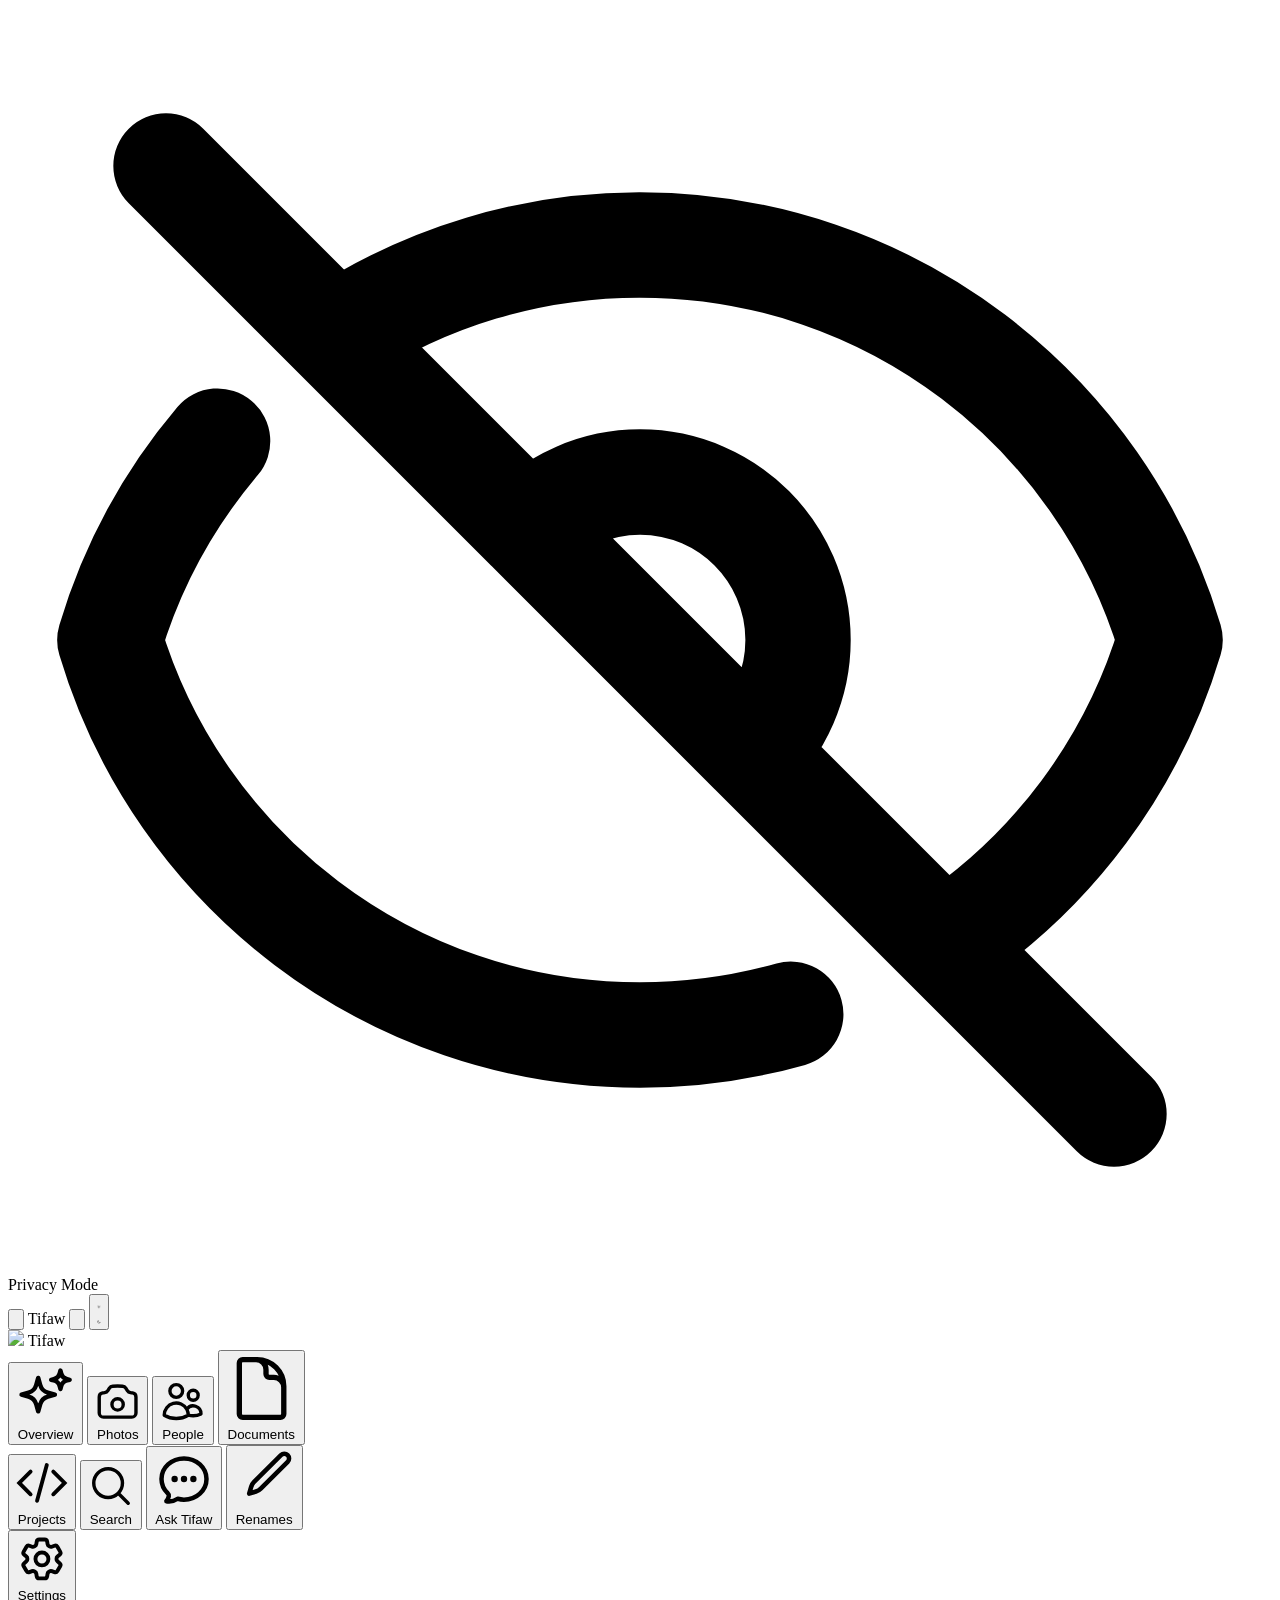
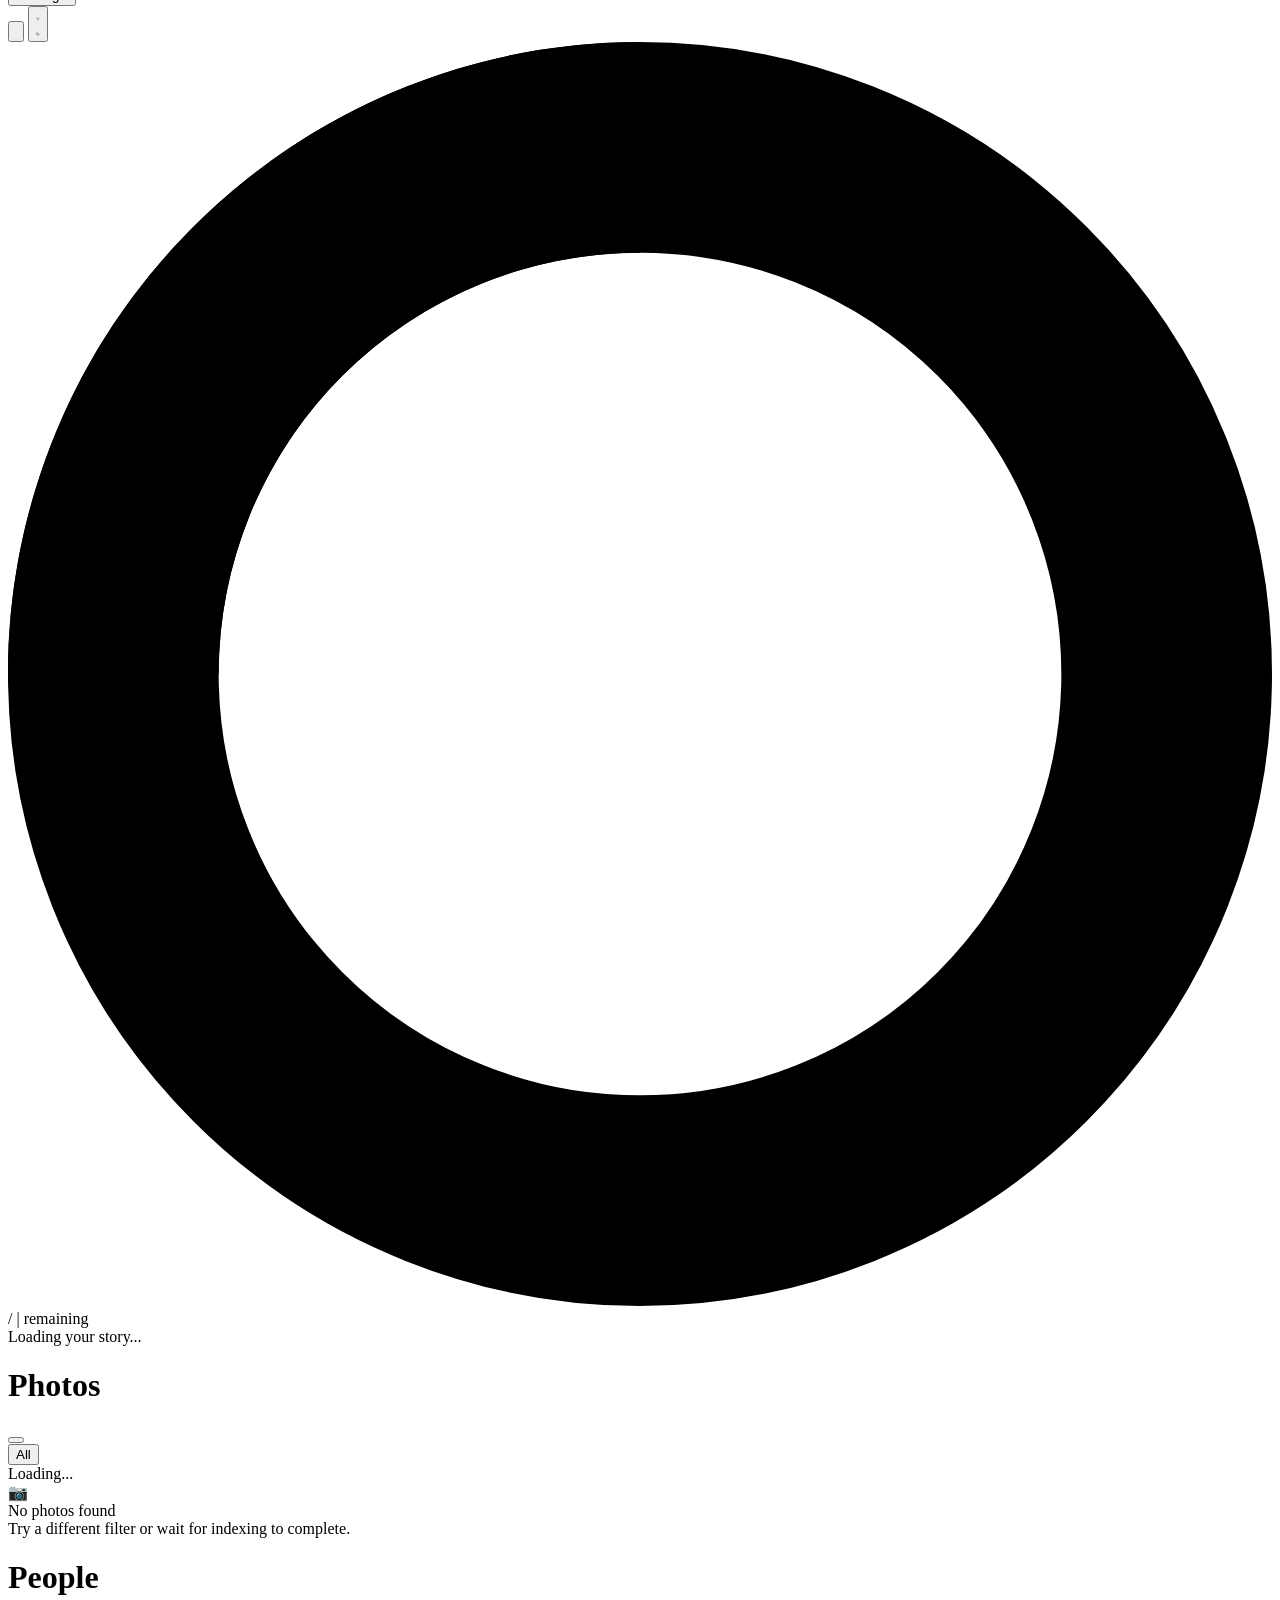
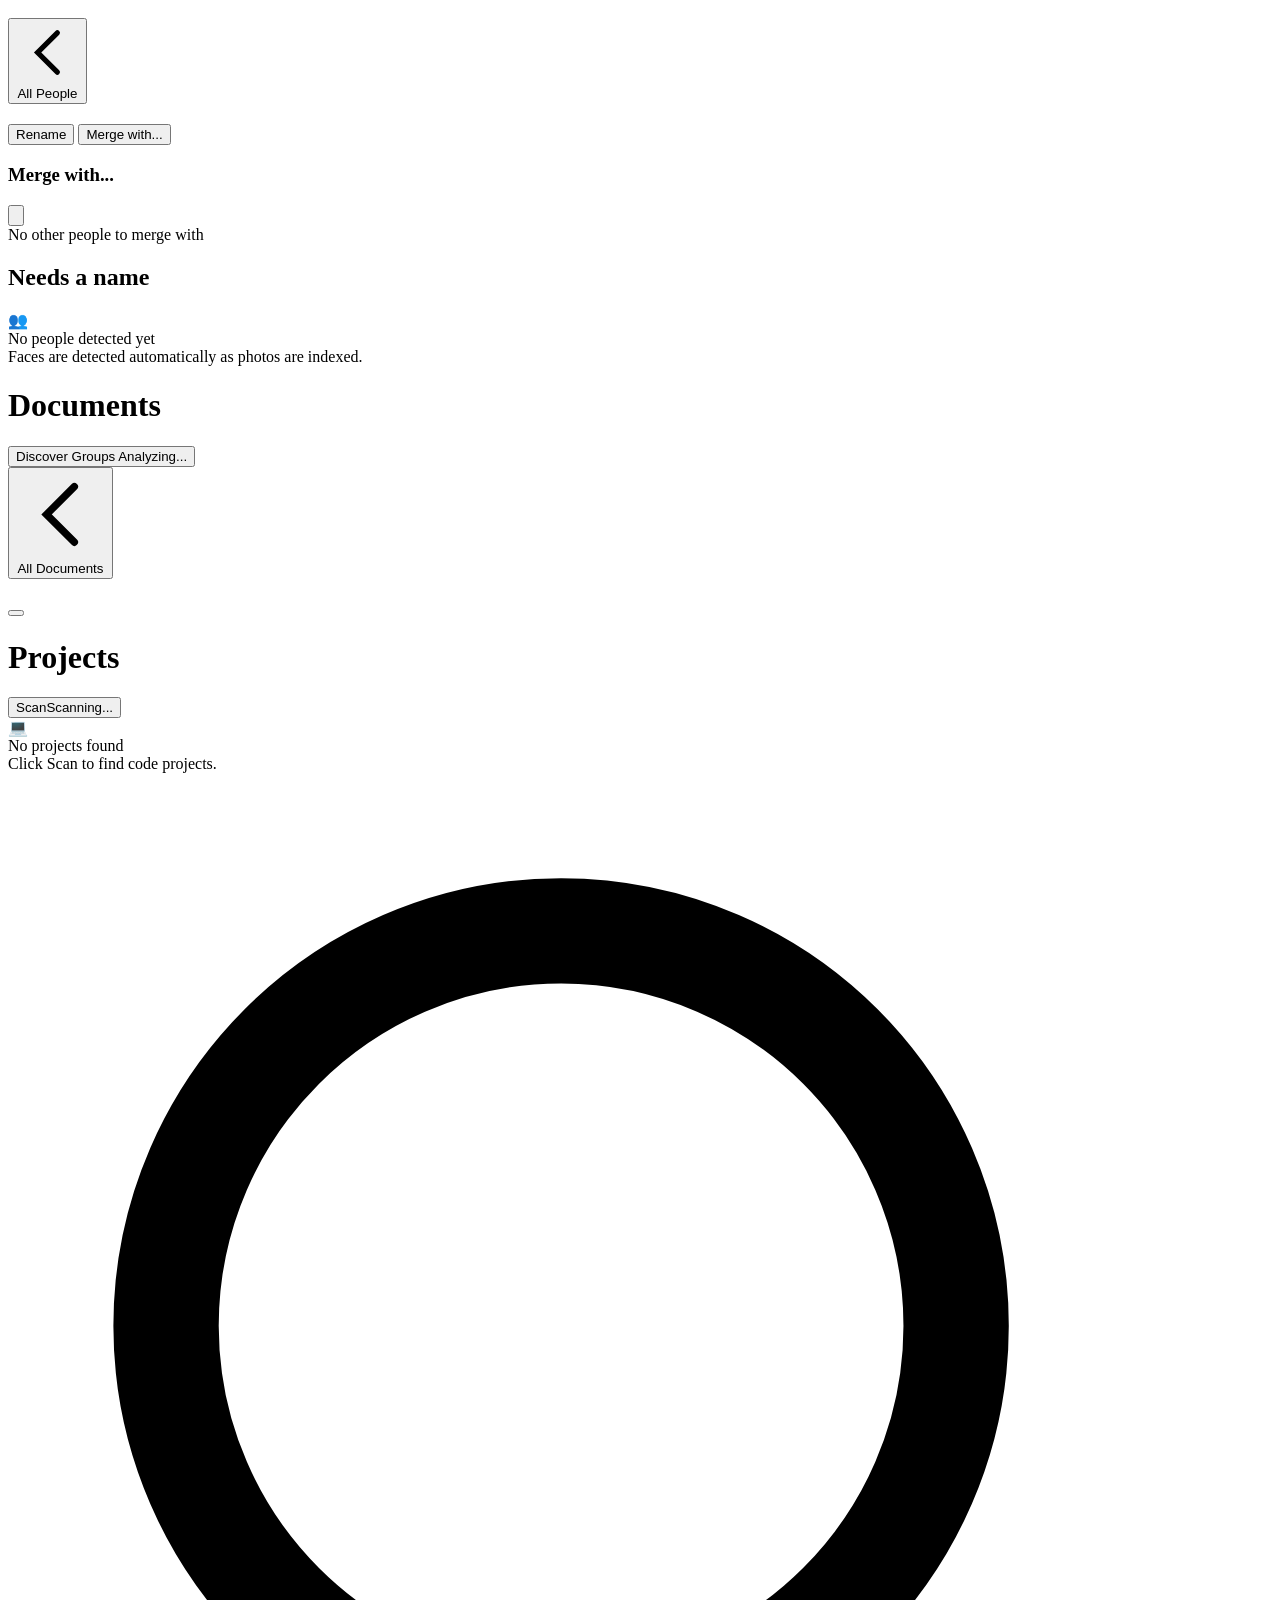
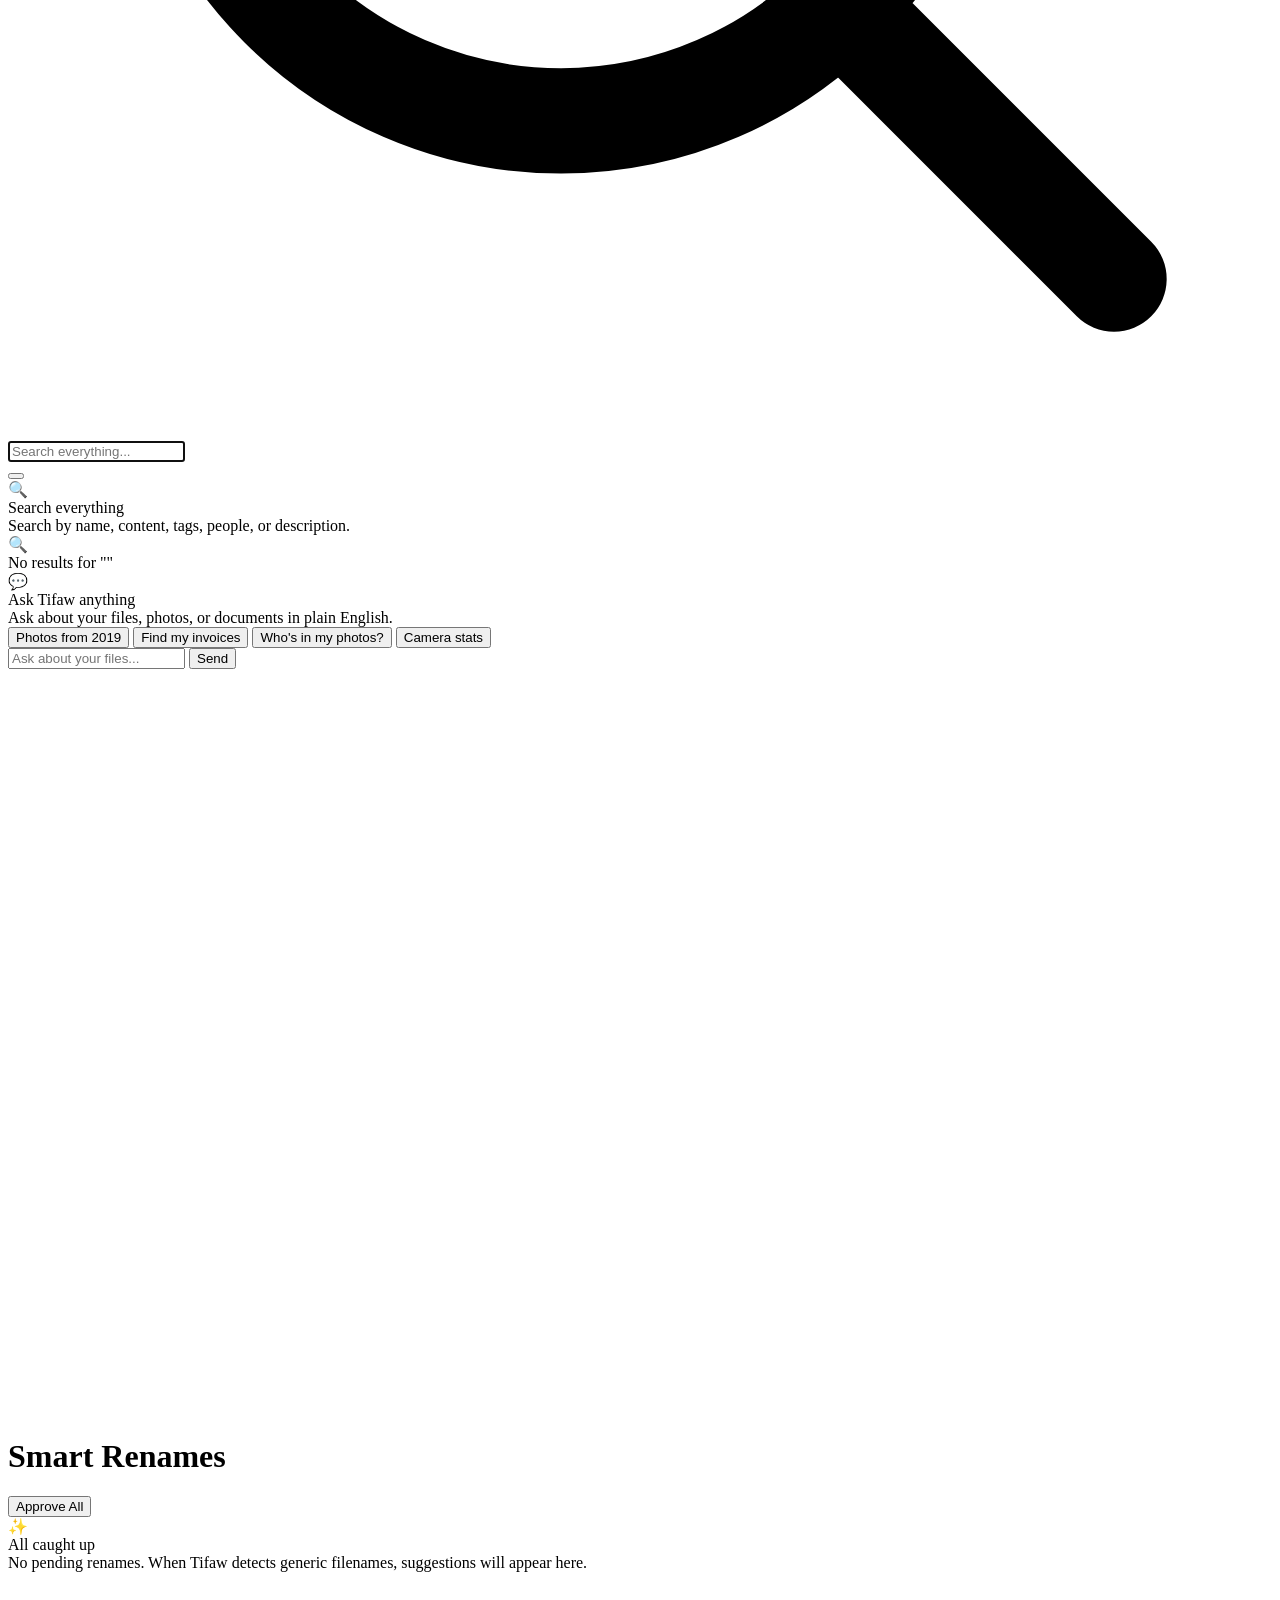
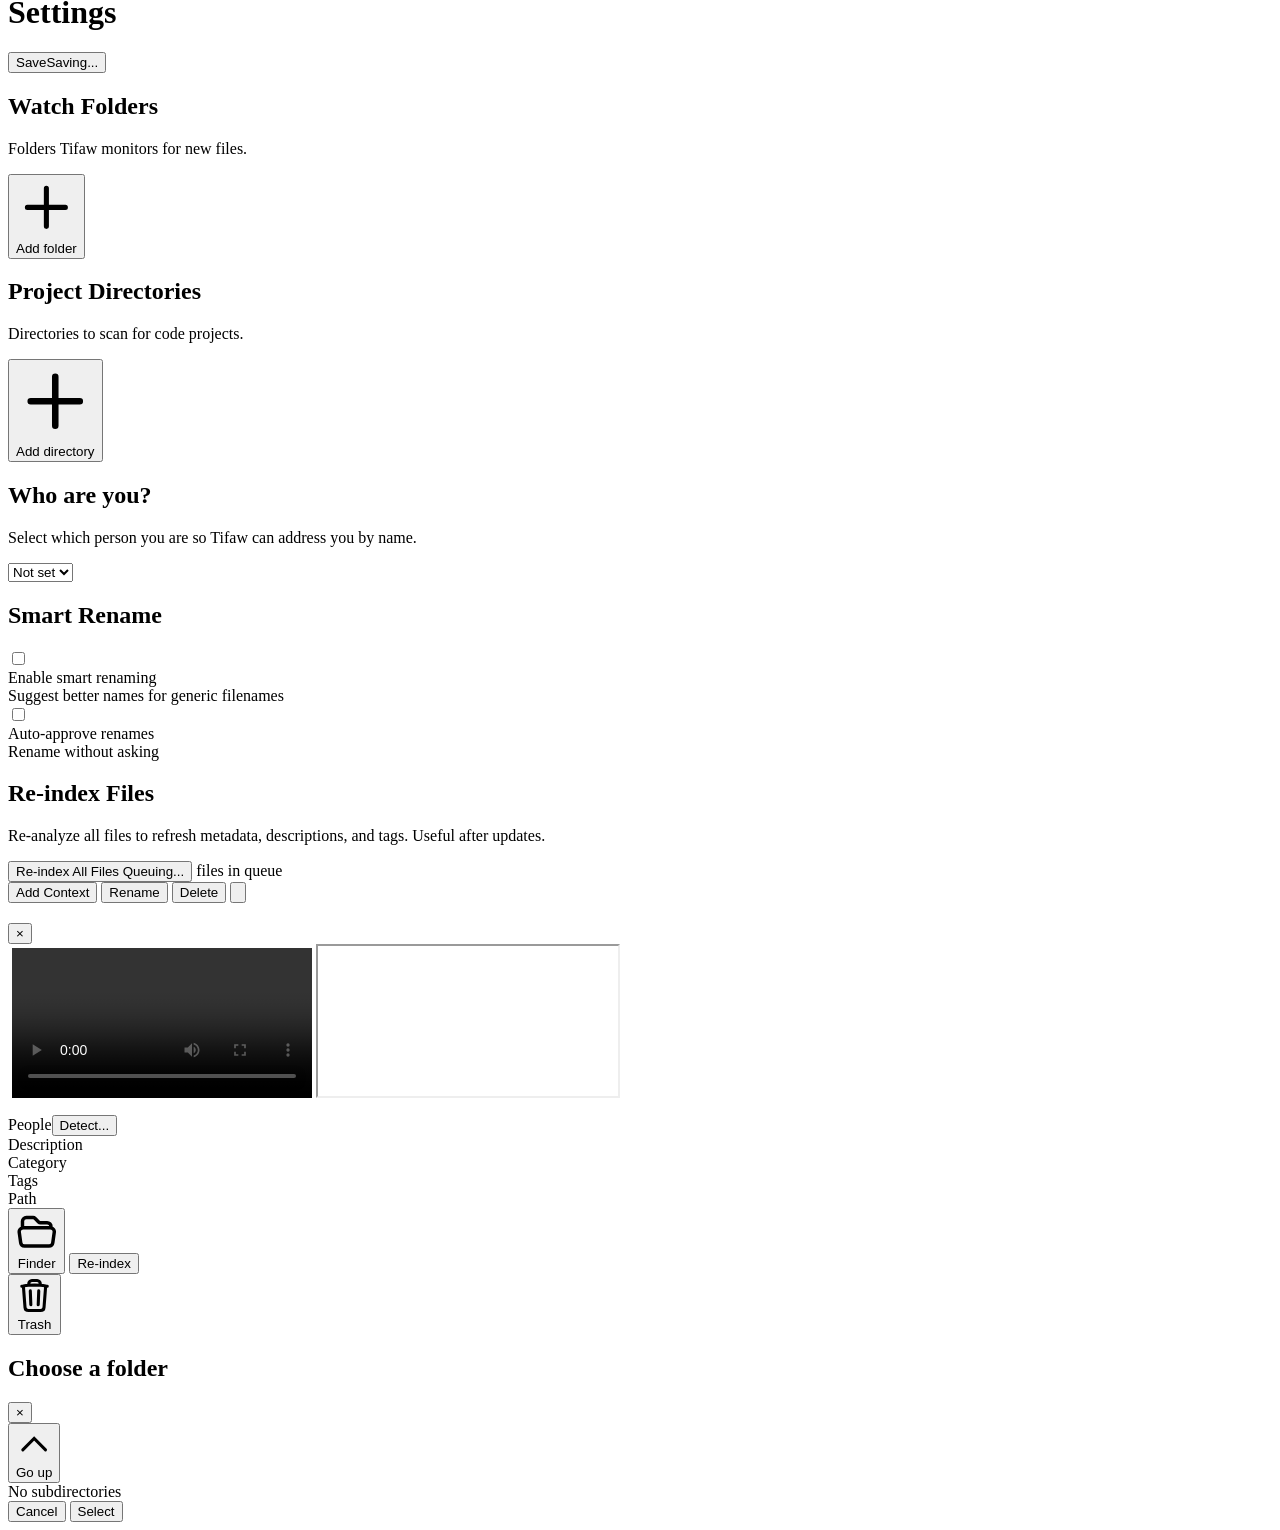
==== commit a22c6bf5: "Add file preview for PDFs/text and selection mode to Documents page - PDF preview via iframe with in" ====
--- a/frontend/index.html
+++ b/frontend/index.html
@@ -592,14 +592,22 @@
 
             <!-- Document group detail -->
             <div x-show="activeDocGroup">
-                <button @click="activeDocGroup=null; activeDocFiles=[]" class="text-sm text-blue-500 hover:text-blue-400 flex items-center gap-1 mb-4">
+                <button @click="activeDocGroup=null; activeDocFiles=[]; selectedFiles=[]; selectionMode=false" class="text-sm text-blue-500 hover:text-blue-400 flex items-center gap-1 mb-4">
                     <svg class="w-4 h-4" fill="none" stroke="currentColor" stroke-width="2" viewBox="0 0 24 24"><path stroke-linecap="round" d="M15.75 19.5L8.25 12l7.5-7.5"/></svg>
                     All Documents
                 </button>
-                <h2 class="text-lg font-semibold mb-4" x-text="activeDocGroup"></h2>
+                <div class="flex items-center justify-between mb-4">
+                    <h2 class="text-lg font-semibold" x-text="activeDocGroup"></h2>
+                    <button @click="toggleSelectionMode()" :class="selectionMode ? 'bg-blue-500 text-white' : 'bg-gray-100 dark:bg-gray-800 text-gray-500 dark:text-gray-400'" class="px-3 py-1.5 text-xs font-medium rounded-lg hover:bg-gray-200 dark:hover:bg-gray-700 transition-colors">
+                        <span x-text="selectionMode ? 'Cancel' : 'Select'"></span>
+                    </button>
+                </div>
                 <div class="space-y-1">
                     <template x-for="file in activeDocFiles" :key="file.id">
-                        <div @click="selectedFile=file" class="flex items-center gap-3 px-3 py-2.5 rounded-lg hover:bg-white dark:hover:bg-gray-800/50 cursor-pointer transition-colors">
+                        <div @click="selectionMode ? toggleSelect(file) : (selectedFile=file)" :class="isSelected(file.id) && 'bg-blue-50 dark:bg-blue-500/10'" class="flex items-center gap-3 px-3 py-2.5 rounded-lg hover:bg-white dark:hover:bg-gray-800/50 cursor-pointer transition-colors">
+                            <div x-show="selectionMode" class="w-5 h-5 rounded-full border-2 flex-shrink-0 flex items-center justify-center" :class="isSelected(file.id) ? 'bg-blue-500 border-blue-500 text-white' : 'border-gray-300 dark:border-gray-600'">
+                                <svg x-show="isSelected(file.id)" class="w-3 h-3" fill="currentColor" viewBox="0 0 20 20"><path fill-rule="evenodd" d="M16.707 5.293a1 1 0 010 1.414l-8 8a1 1 0 01-1.414 0l-4-4a1 1 0 011.414-1.414L8 12.586l7.293-7.293a1 1 0 011.414 0z"/></svg>
+                            </div>
                             <span class="text-lg" x-text="getFileIcon(file.extension)"></span>
                             <div class="flex-1 min-w-0">
                                 <div class="text-sm font-medium truncate" x-text="file.filename"></div>
@@ -807,7 +815,7 @@
     <!-- ═══════════════════════ FILE DETAIL MODAL ═══════════════════════ -->
     <div x-show="selectedFile" x-transition class="fixed inset-0 bg-black/50 backdrop-blur-sm flex items-center justify-center z-50 p-4" @click.self="selectedFile=null">
         <div class="bg-white dark:bg-gray-900 border border-gray-200 dark:border-gray-800 rounded-2xl w-full max-w-lg shadow-2xl max-h-[85vh] overflow-y-auto" x-show="selectedFile" x-transition.scale.95
-             x-init="$watch('selectedFile', f => { if (f && isImage(f.extension)) loadFaces(f.id); else fileFaces=[]; })">
+             x-init="$watch('selectedFile', f => { if (f && isImage(f.extension)) loadFaces(f.id); else fileFaces=[]; if (f && isText(f.extension)) loadTextPreview(f.id); else textPreview=''; })">
             <div class="flex items-center justify-between px-5 py-4 border-b border-gray-100 dark:border-gray-800">
                 <h2 class="text-sm font-semibold truncate pr-4 privacy-blur" x-text="selectedFile?.filename"></h2>
                 <button @click="selectedFile=null" class="p-1 text-gray-400 hover:text-gray-600 dark:hover:text-gray-300 rounded-lg hover:bg-gray-100 dark:hover:bg-gray-800">&times;</button>
@@ -815,6 +823,8 @@
             <div x-show="selectedFile && isPreviewable(selectedFile?.extension)" class="bg-gray-100 dark:bg-gray-900/50">
                 <img x-show="selectedFile && isImage(selectedFile?.extension)" :src="selectedFile ? '/api/files/'+selectedFile.id+'/preview' : ''" class="w-full max-h-64 object-contain" loading="lazy">
                 <video x-show="selectedFile && isVideo(selectedFile?.extension)" :src="selectedFile ? '/api/files/'+selectedFile.id+'/preview' : ''" class="w-full max-h-64" controls preload="metadata"></video>
+                <iframe x-show="selectedFile && isPdf(selectedFile?.extension)" :src="selectedFile && isPdf(selectedFile?.extension) ? '/api/files/'+selectedFile.id+'/preview' : ''" class="w-full h-96 border-0"></iframe>
+                <pre x-show="selectedFile && isText(selectedFile?.extension)" x-text="textPreview" class="w-full max-h-96 overflow-auto p-4 bg-gray-50 dark:bg-gray-950 text-xs font-mono text-gray-700 dark:text-gray-300 whitespace-pre-wrap break-words"></pre>
             </div>
             <!-- Faces -->
             <div x-show="selectedFile && isImage(selectedFile?.extension)" class="px-5 pt-4">
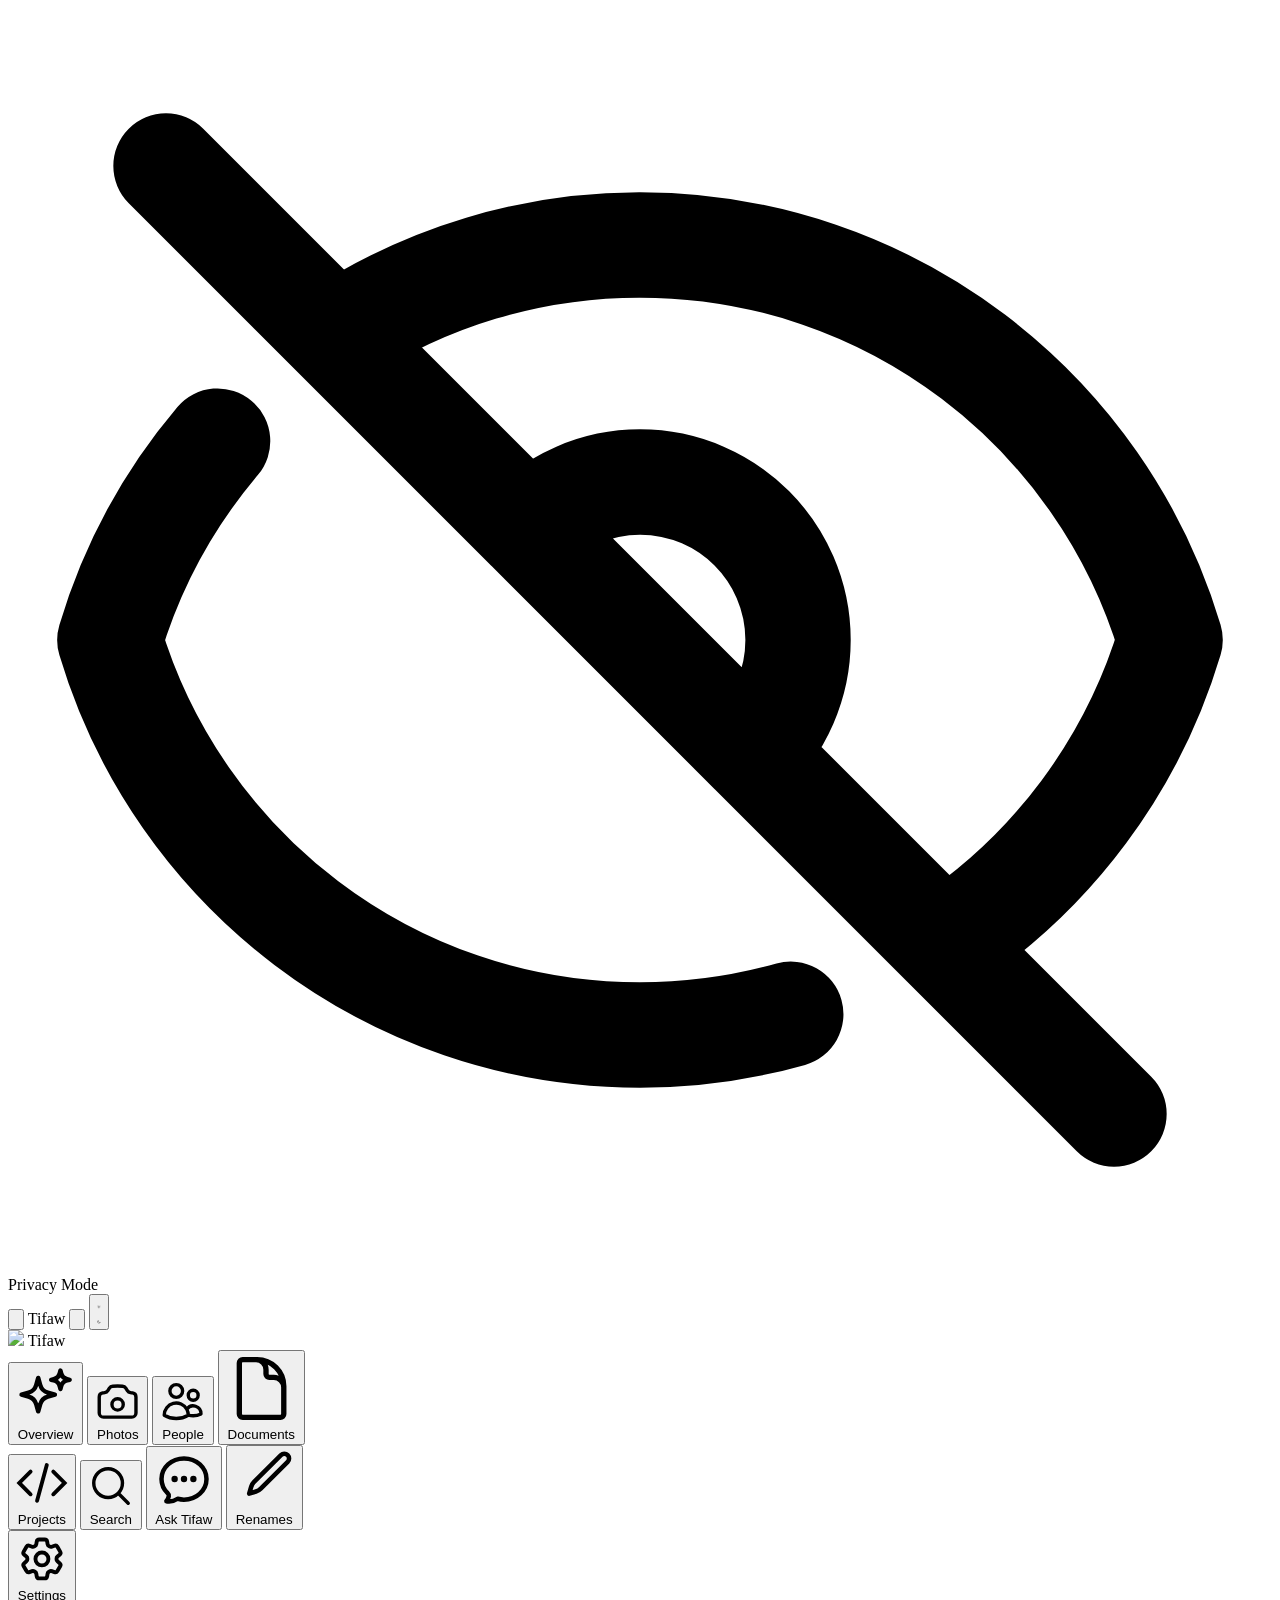
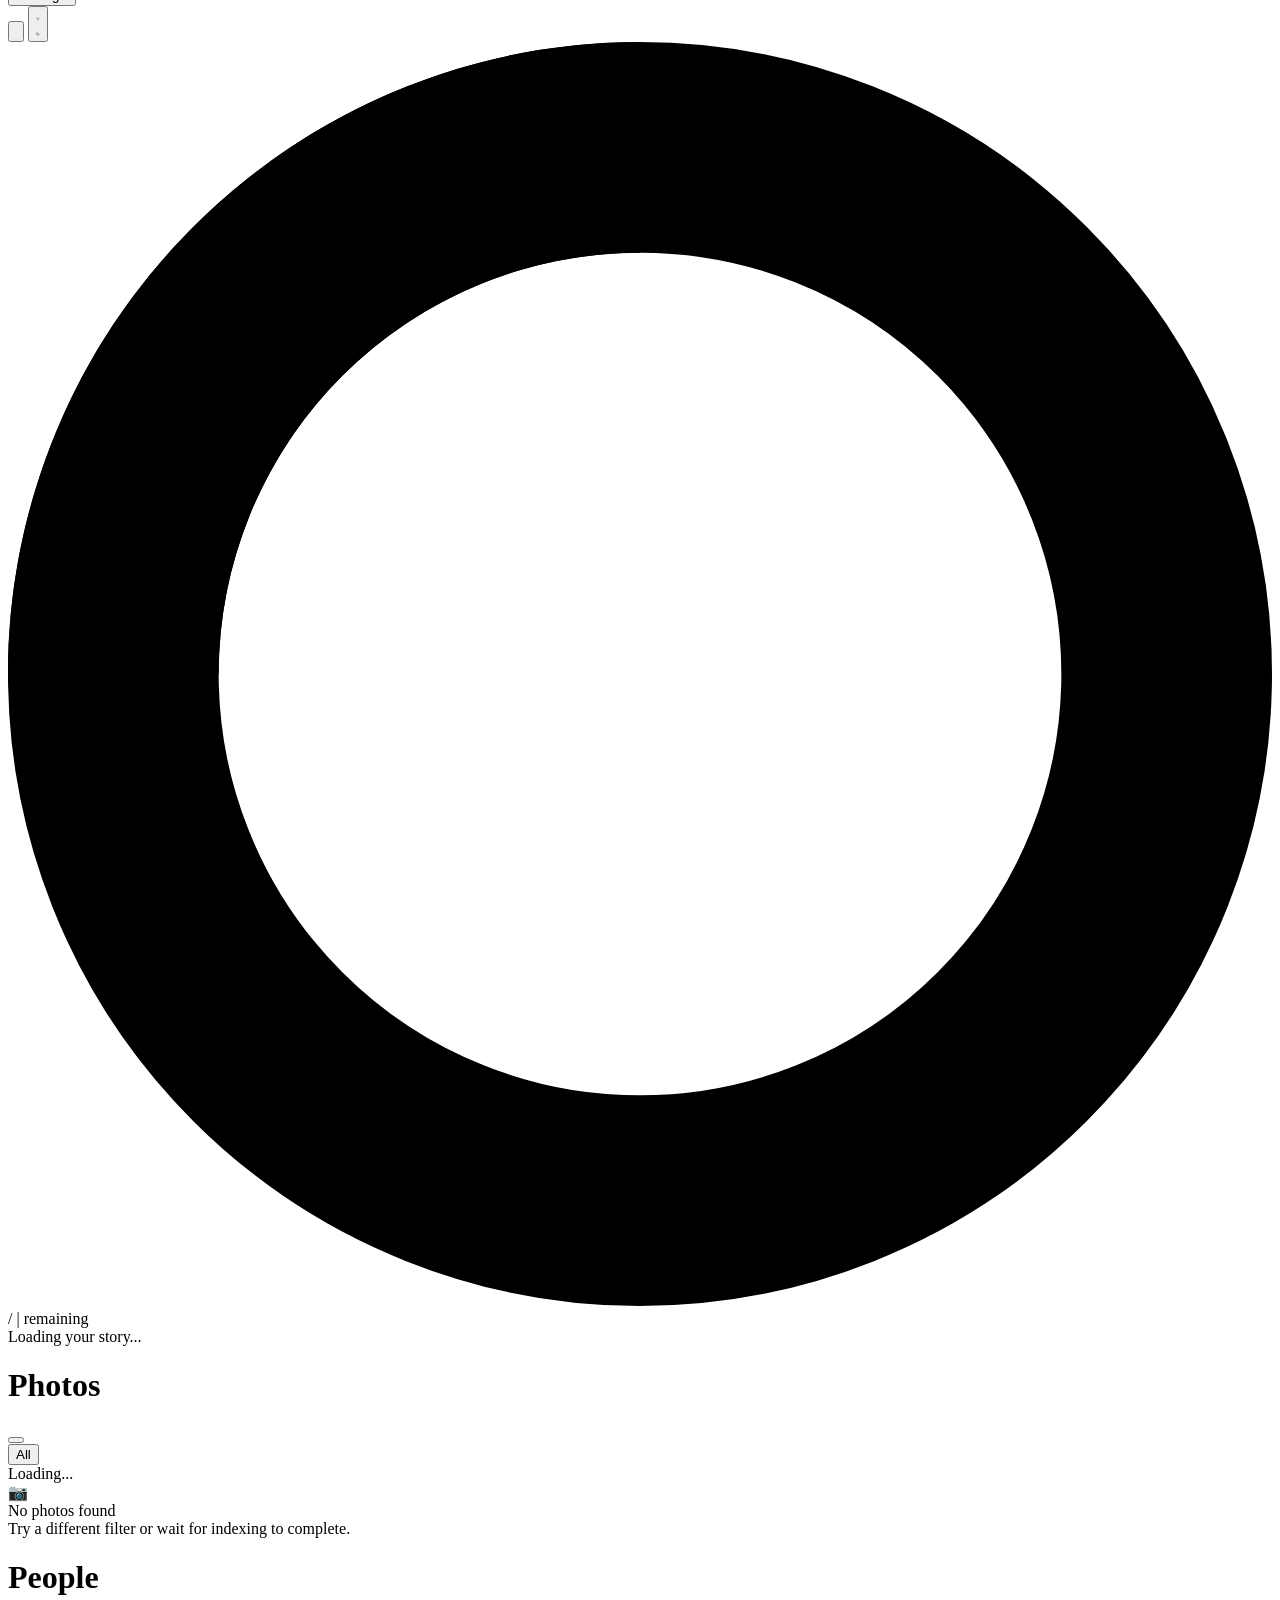
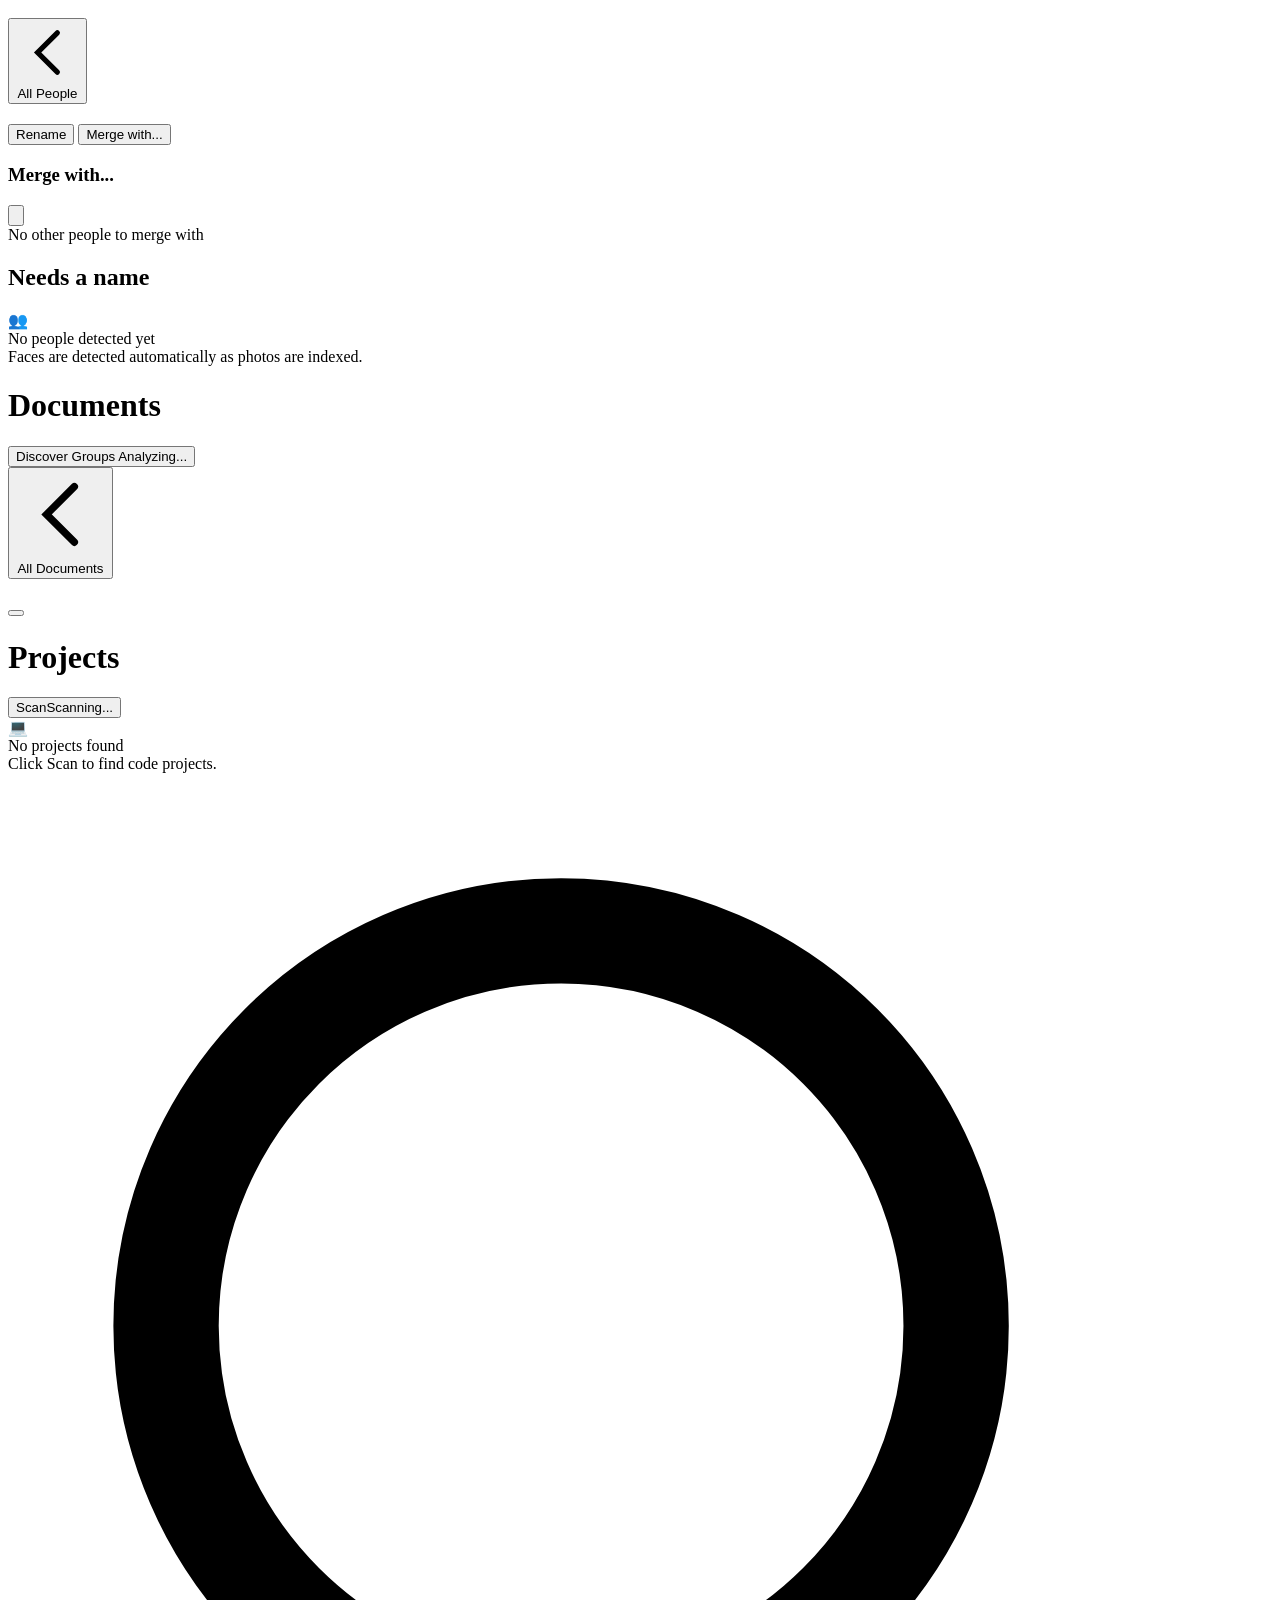
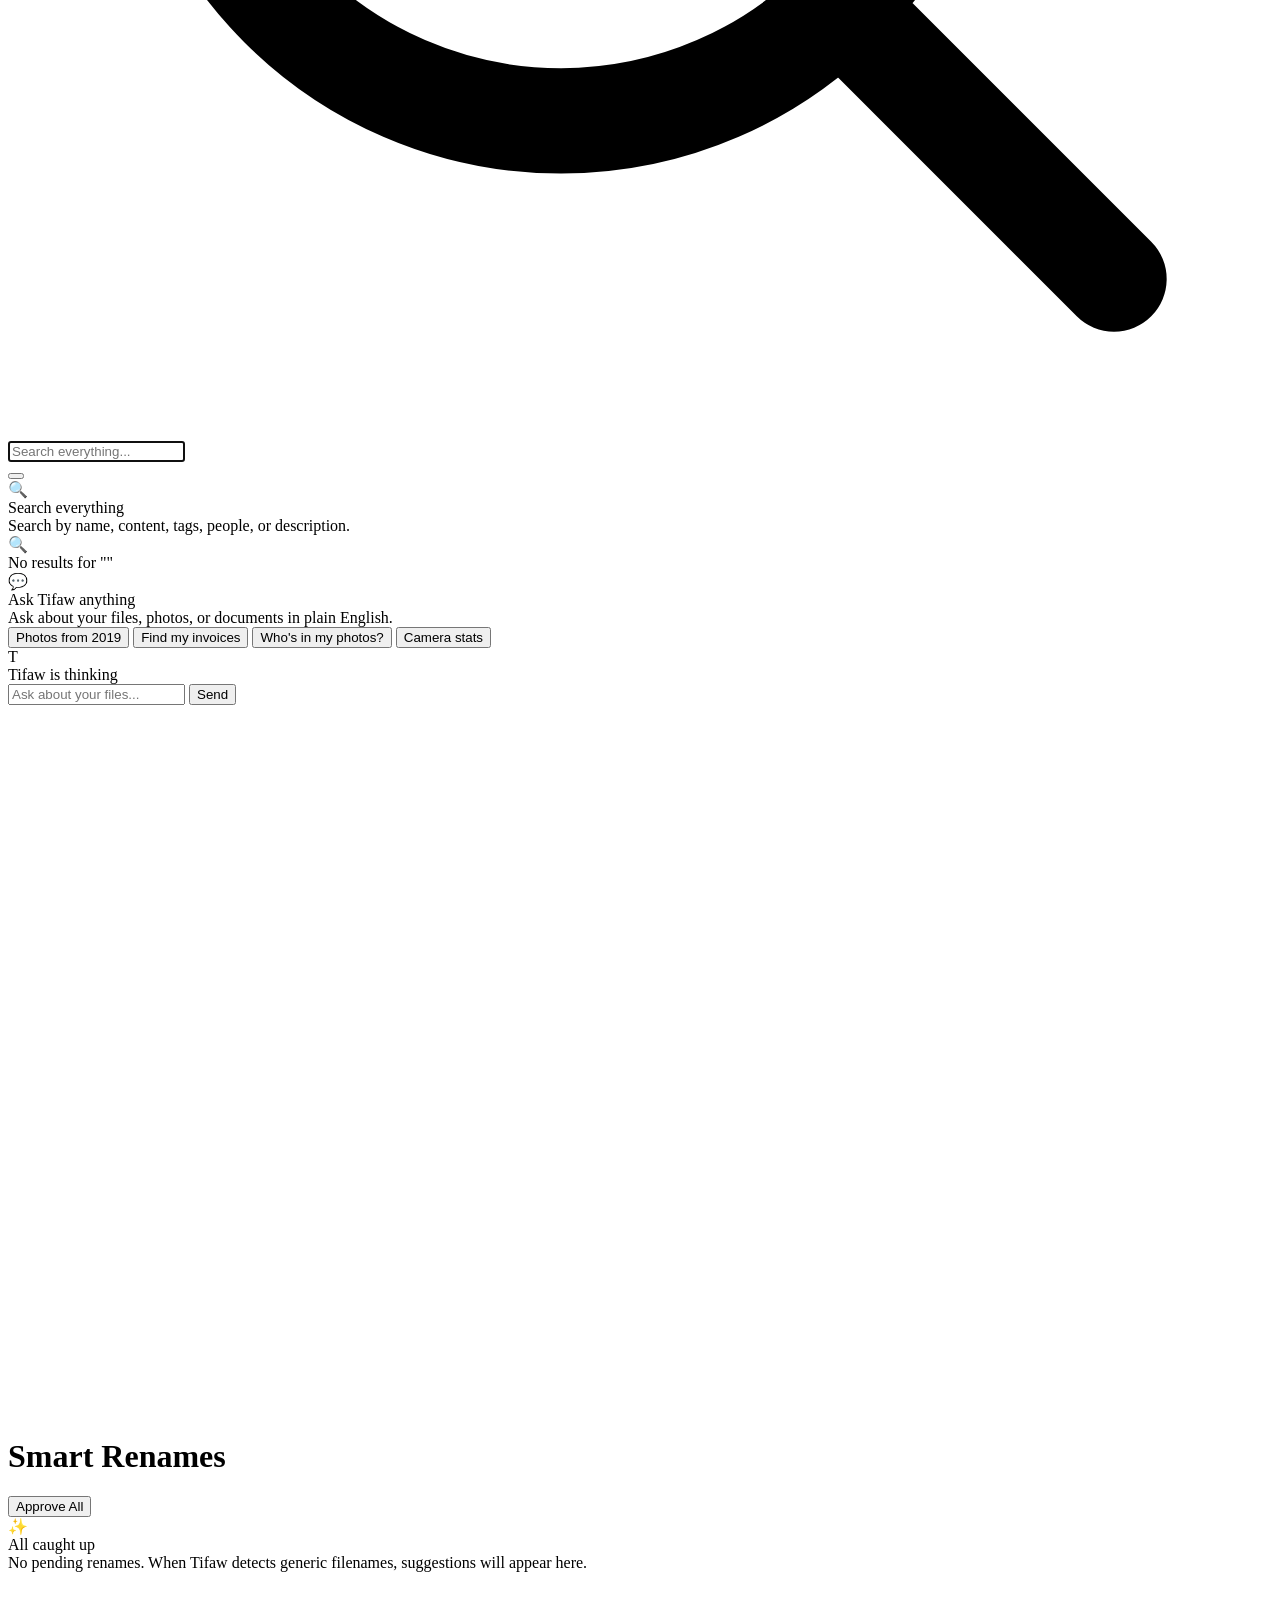
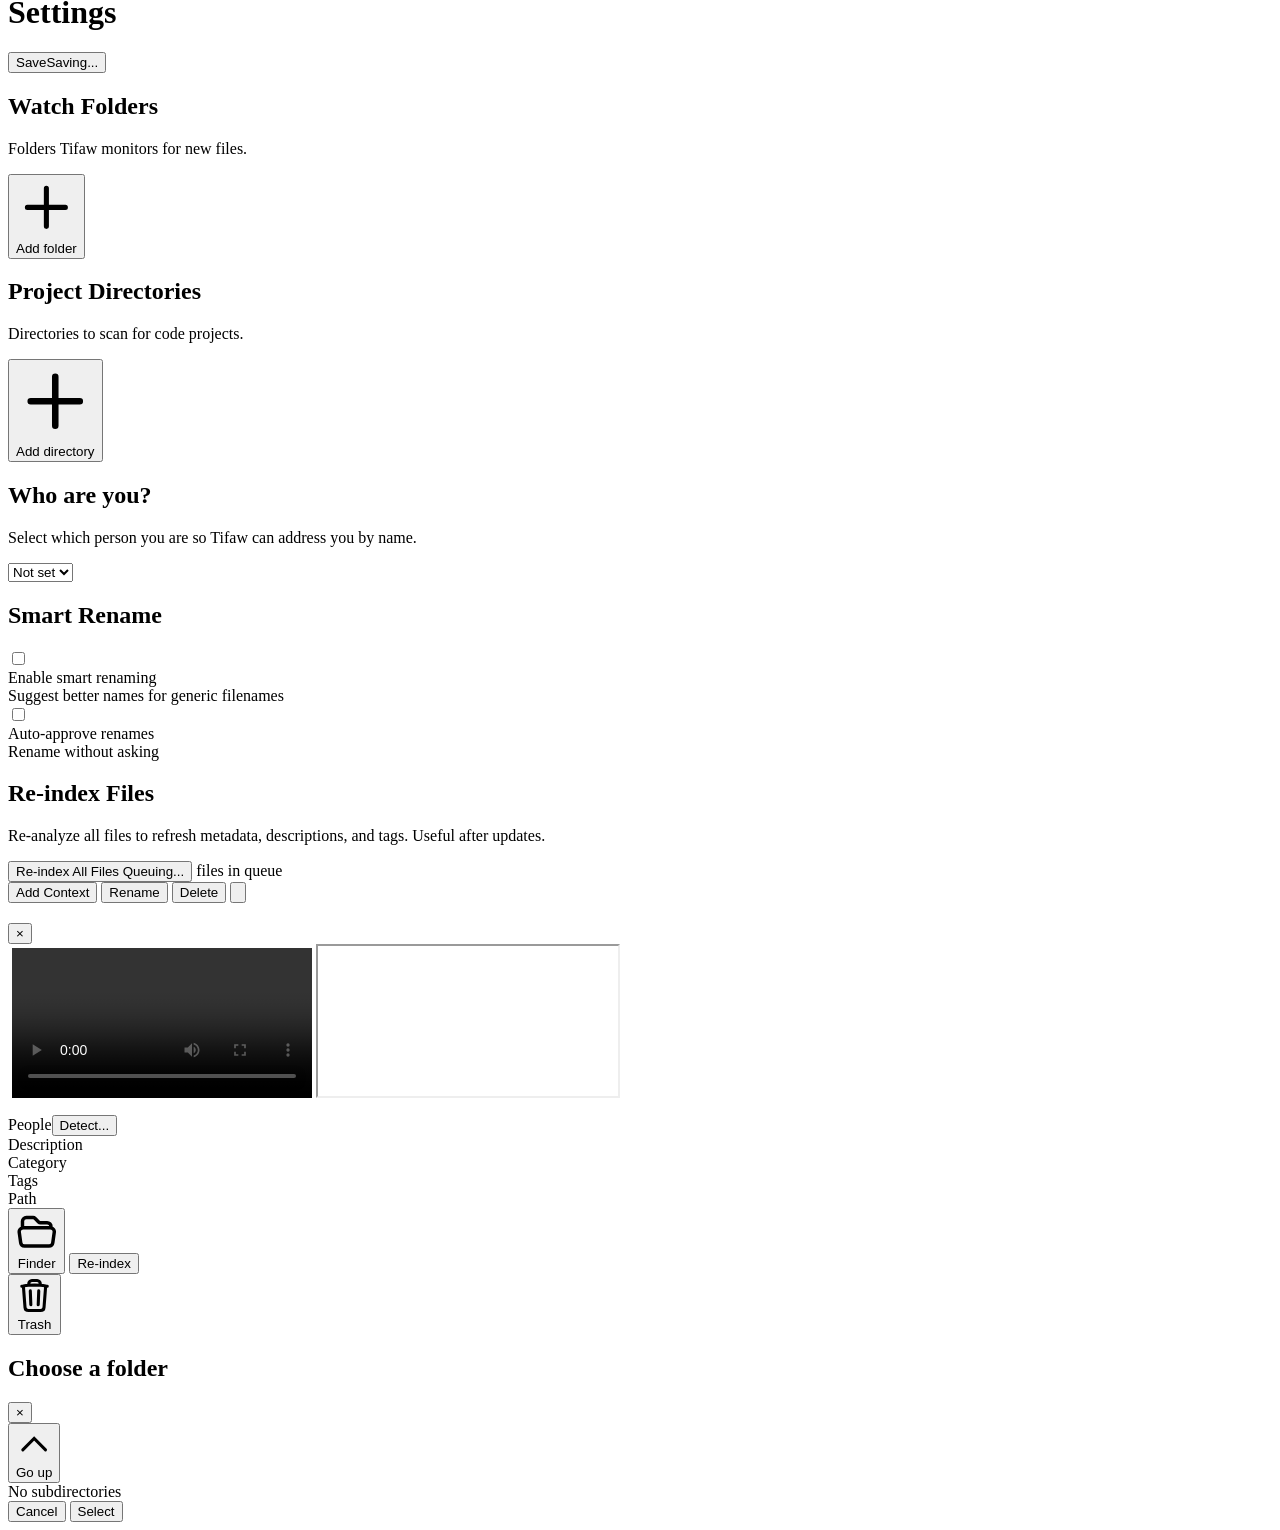
==== commit fc173c25: "Add streaming chat, rich loading animation, and file card widgets - Stream chat responses token-by-t" ====
--- a/frontend/index.html
+++ b/frontend/index.html
@@ -694,7 +694,25 @@
                         <div class="bubble-content max-w-[90%] sm:max-w-[80%] px-4 py-3 text-sm leading-relaxed" :class="msg.role==='user' ? 'bg-blue-500 text-white rounded-2xl rounded-br-md' : 'bg-white dark:bg-gray-800 border border-gray-200 dark:border-gray-700 rounded-2xl rounded-bl-md'" x-html="renderChatContent(msg.content)"></div>
                     </div>
                 </template>
-                <div x-show="chatLoading" class="flex justify-start"><div class="bg-white dark:bg-gray-800 border border-gray-200 dark:border-gray-700 rounded-2xl rounded-bl-md px-4 py-3"><span class="typing-dots"></span></div></div>
+                <div x-show="chatLoading" class="flex justify-start">
+                    <div class="bg-white dark:bg-gray-800 border border-gray-200 dark:border-gray-700 rounded-2xl rounded-bl-md px-5 py-4 max-w-[80%]">
+                        <div class="flex items-center gap-3 mb-2">
+                            <div class="w-8 h-8 rounded-full bg-gradient-to-br from-blue-400 to-blue-600 flex items-center justify-center chat-pulse">
+                                <span class="text-white text-xs font-bold">T</span>
+                            </div>
+                            <div>
+                                <div class="text-xs font-semibold text-gray-700 dark:text-gray-200">Tifaw is thinking</div>
+                                <div class="text-[10px] text-gray-400" x-text="chatElapsed + 's'"></div>
+                            </div>
+                        </div>
+                        <div class="flex items-center gap-2">
+                            <div class="chat-progress-bar h-1 rounded-full bg-gray-100 dark:bg-gray-700 flex-1 overflow-hidden">
+                                <div class="h-full rounded-full bg-gradient-to-r from-blue-400 via-blue-500 to-blue-400 chat-shimmer"></div>
+                            </div>
+                        </div>
+                        <div class="mt-2 text-[11px] text-gray-400 dark:text-gray-500 chat-status-rotate" x-text="chatStatusText"></div>
+                    </div>
+                </div>
             </div>
             <div class="flex-shrink-0 flex gap-3 px-6 sm:px-10 py-4 border-t border-gray-100 dark:border-gray-800 bg-gray-50 dark:bg-gray-950 mx-auto max-w-3xl w-full">
                 <input type="text" class="flex-1 px-4 py-2.5 bg-white dark:bg-gray-800/50 border border-gray-200 dark:border-gray-700 rounded-xl text-sm outline-none focus:border-blue-500 focus:ring-2 focus:ring-blue-500/20 transition-all placeholder:text-gray-400" placeholder="Ask about your files..." x-model="chatInput" @keydown.enter="sendChat()">
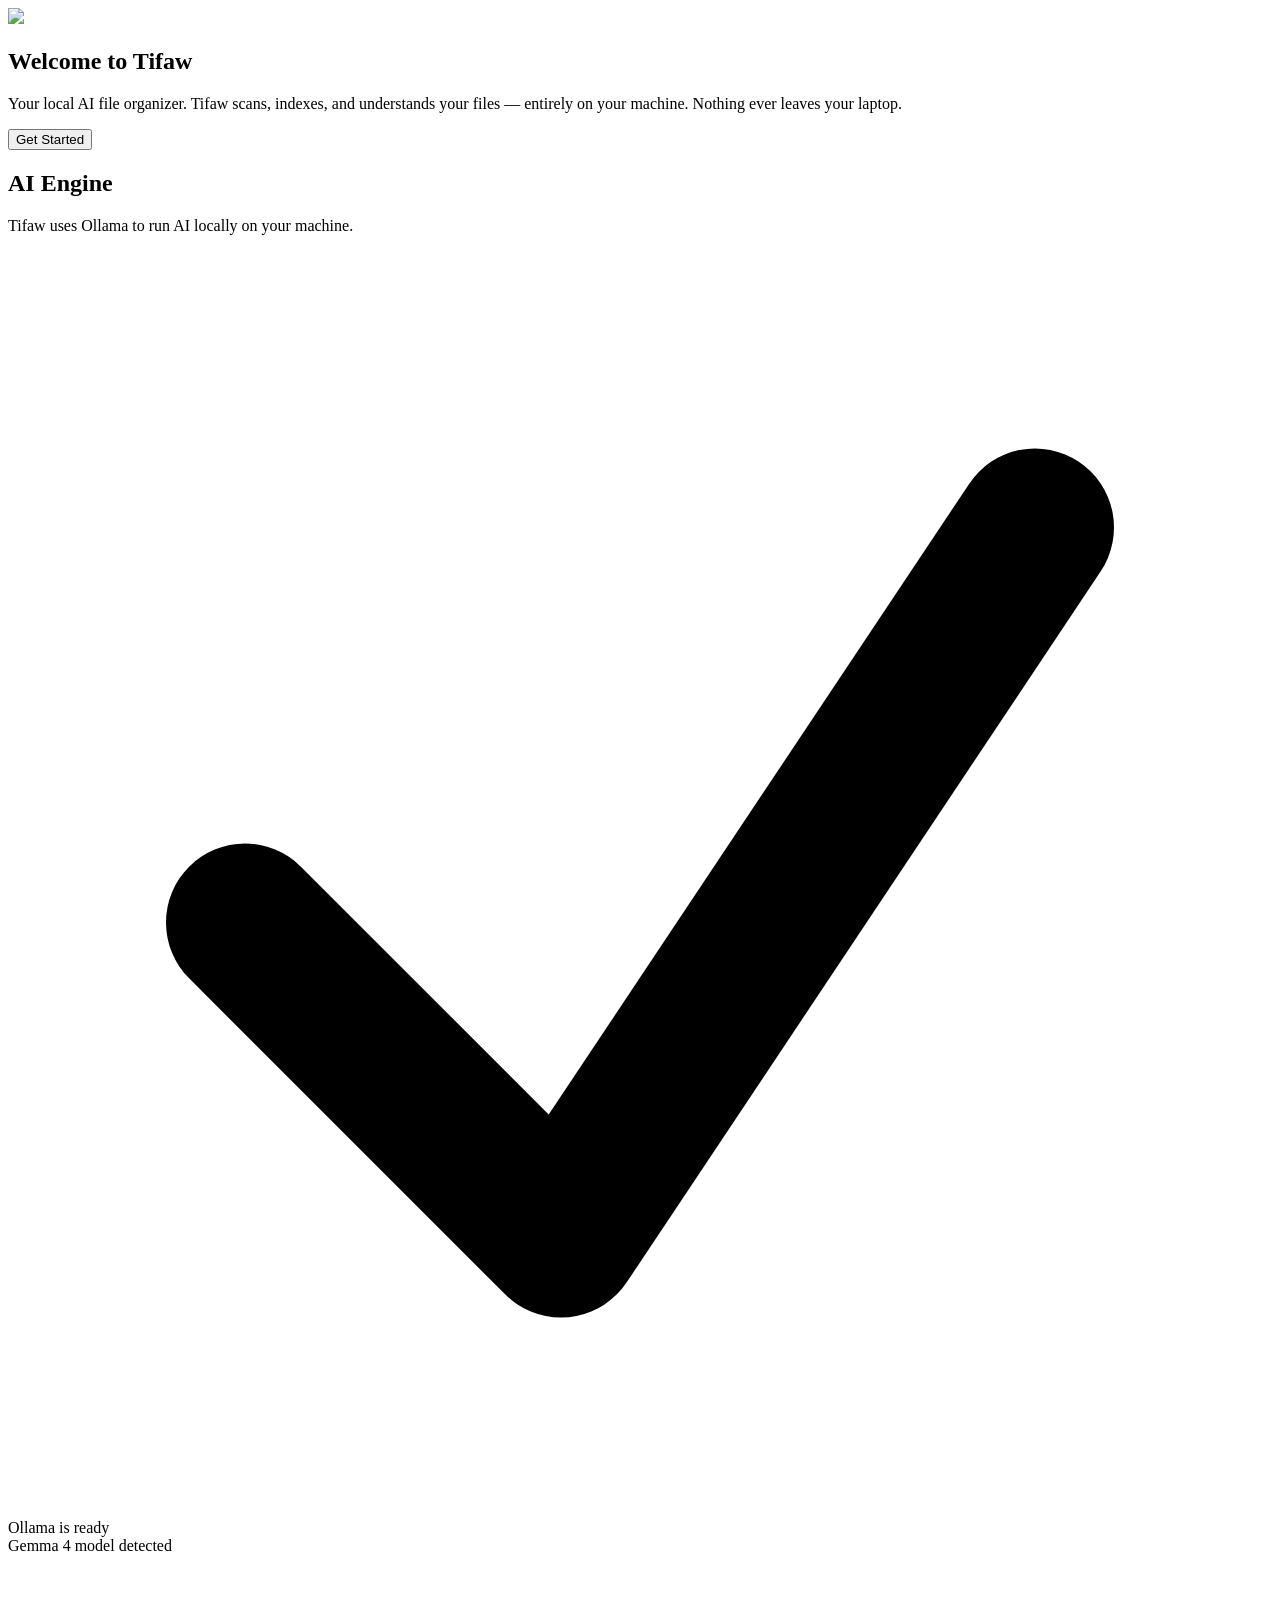
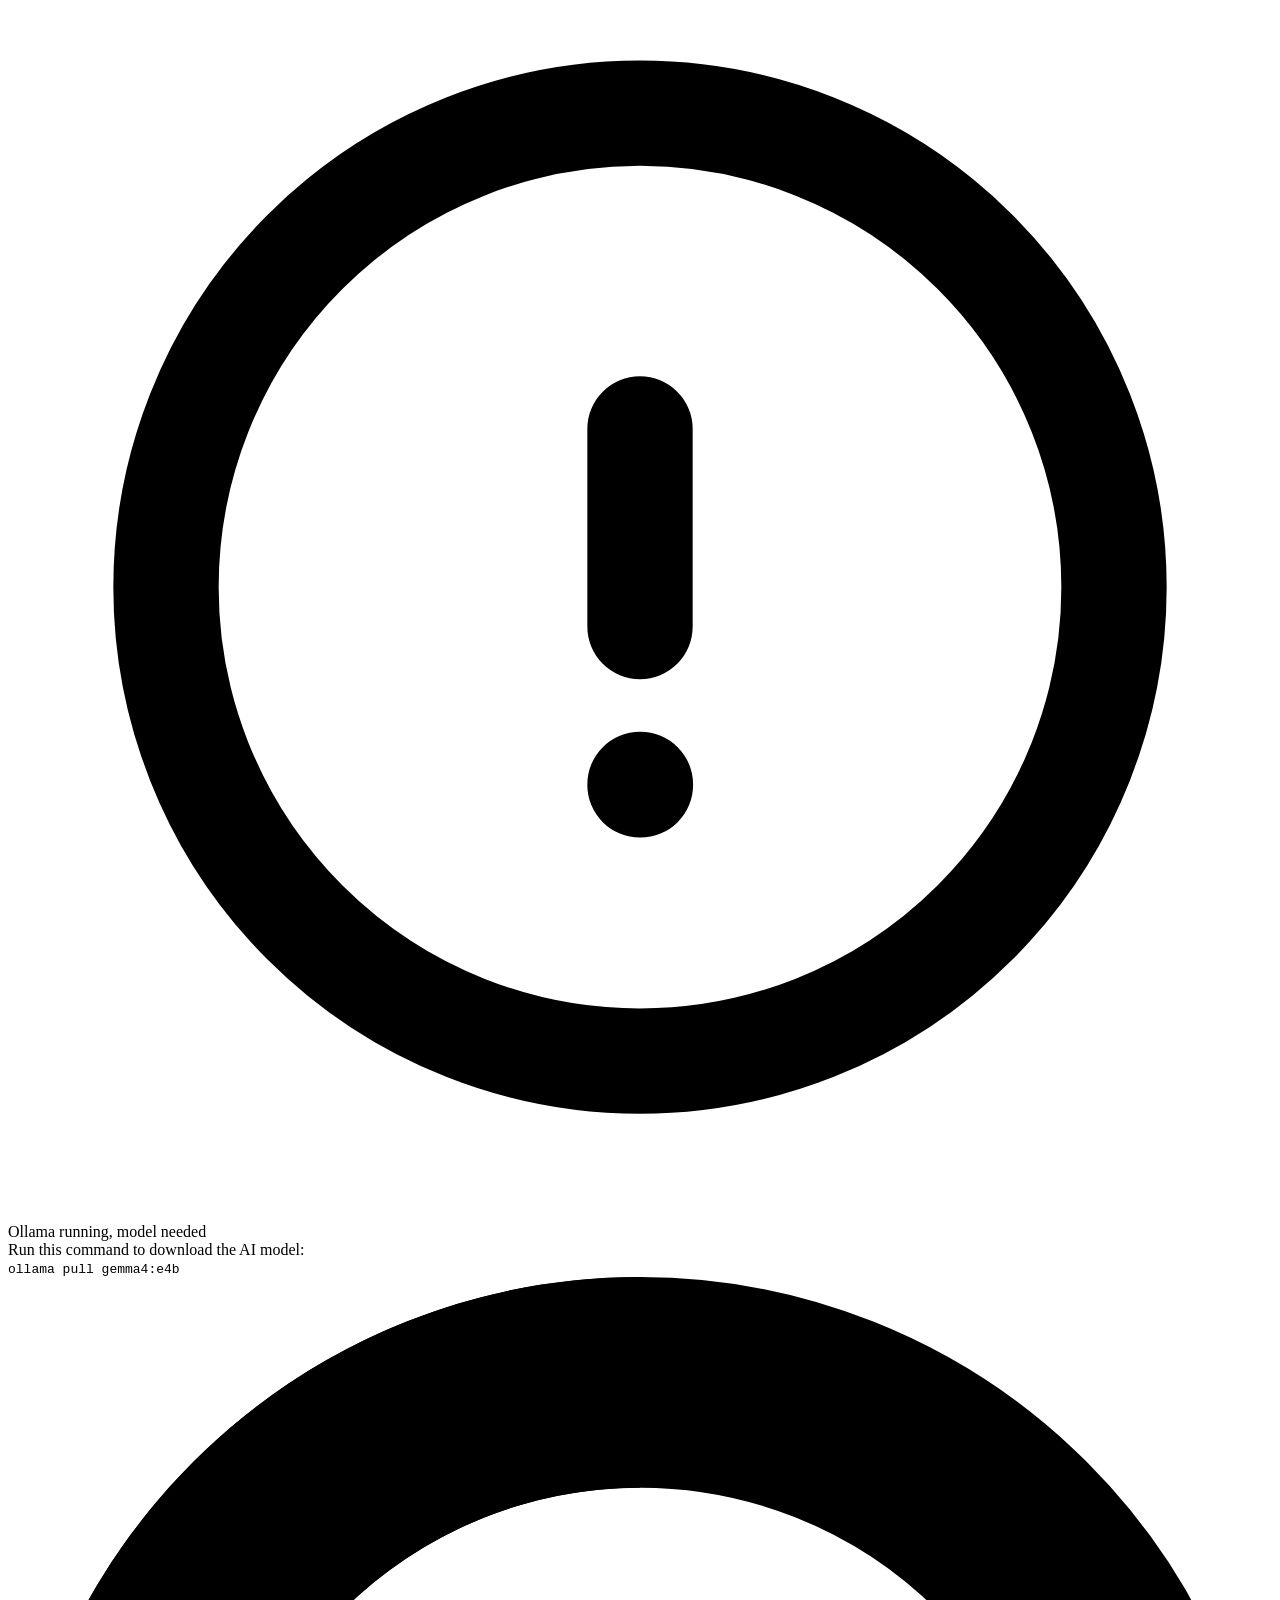
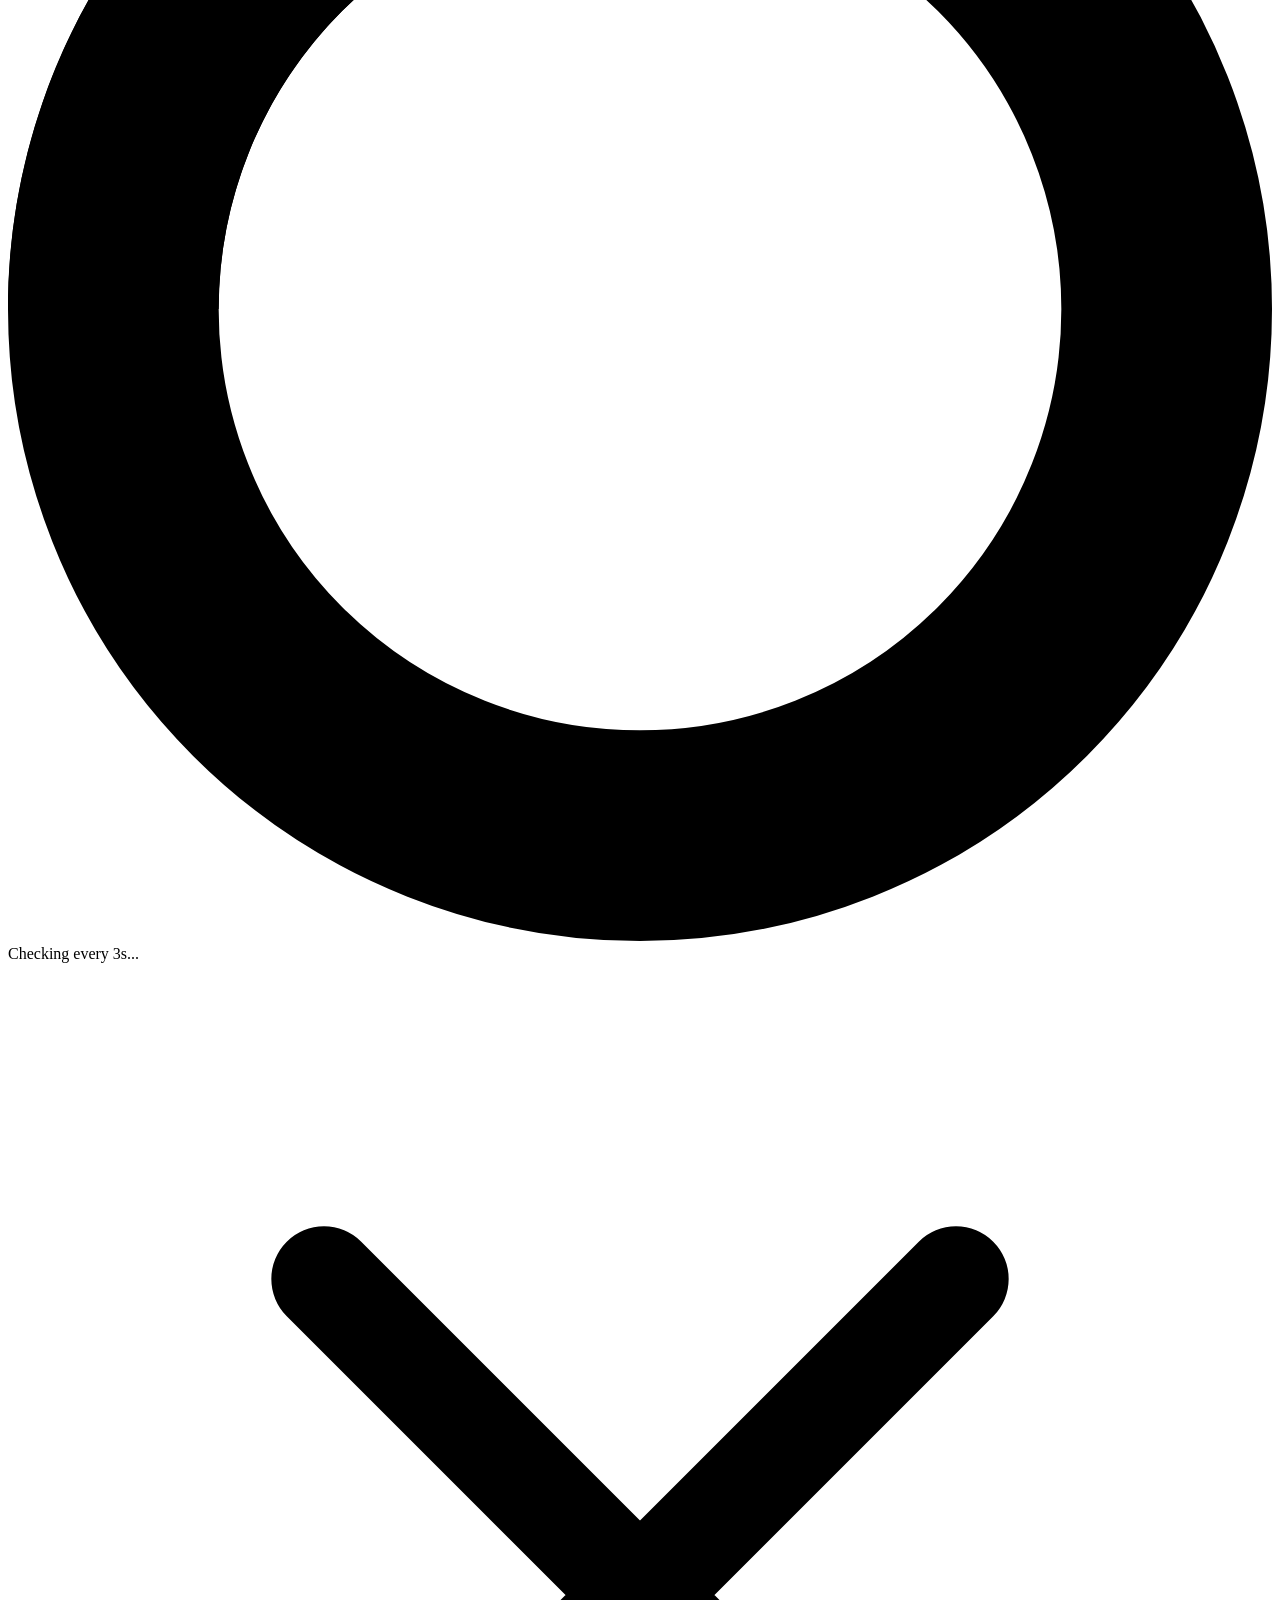
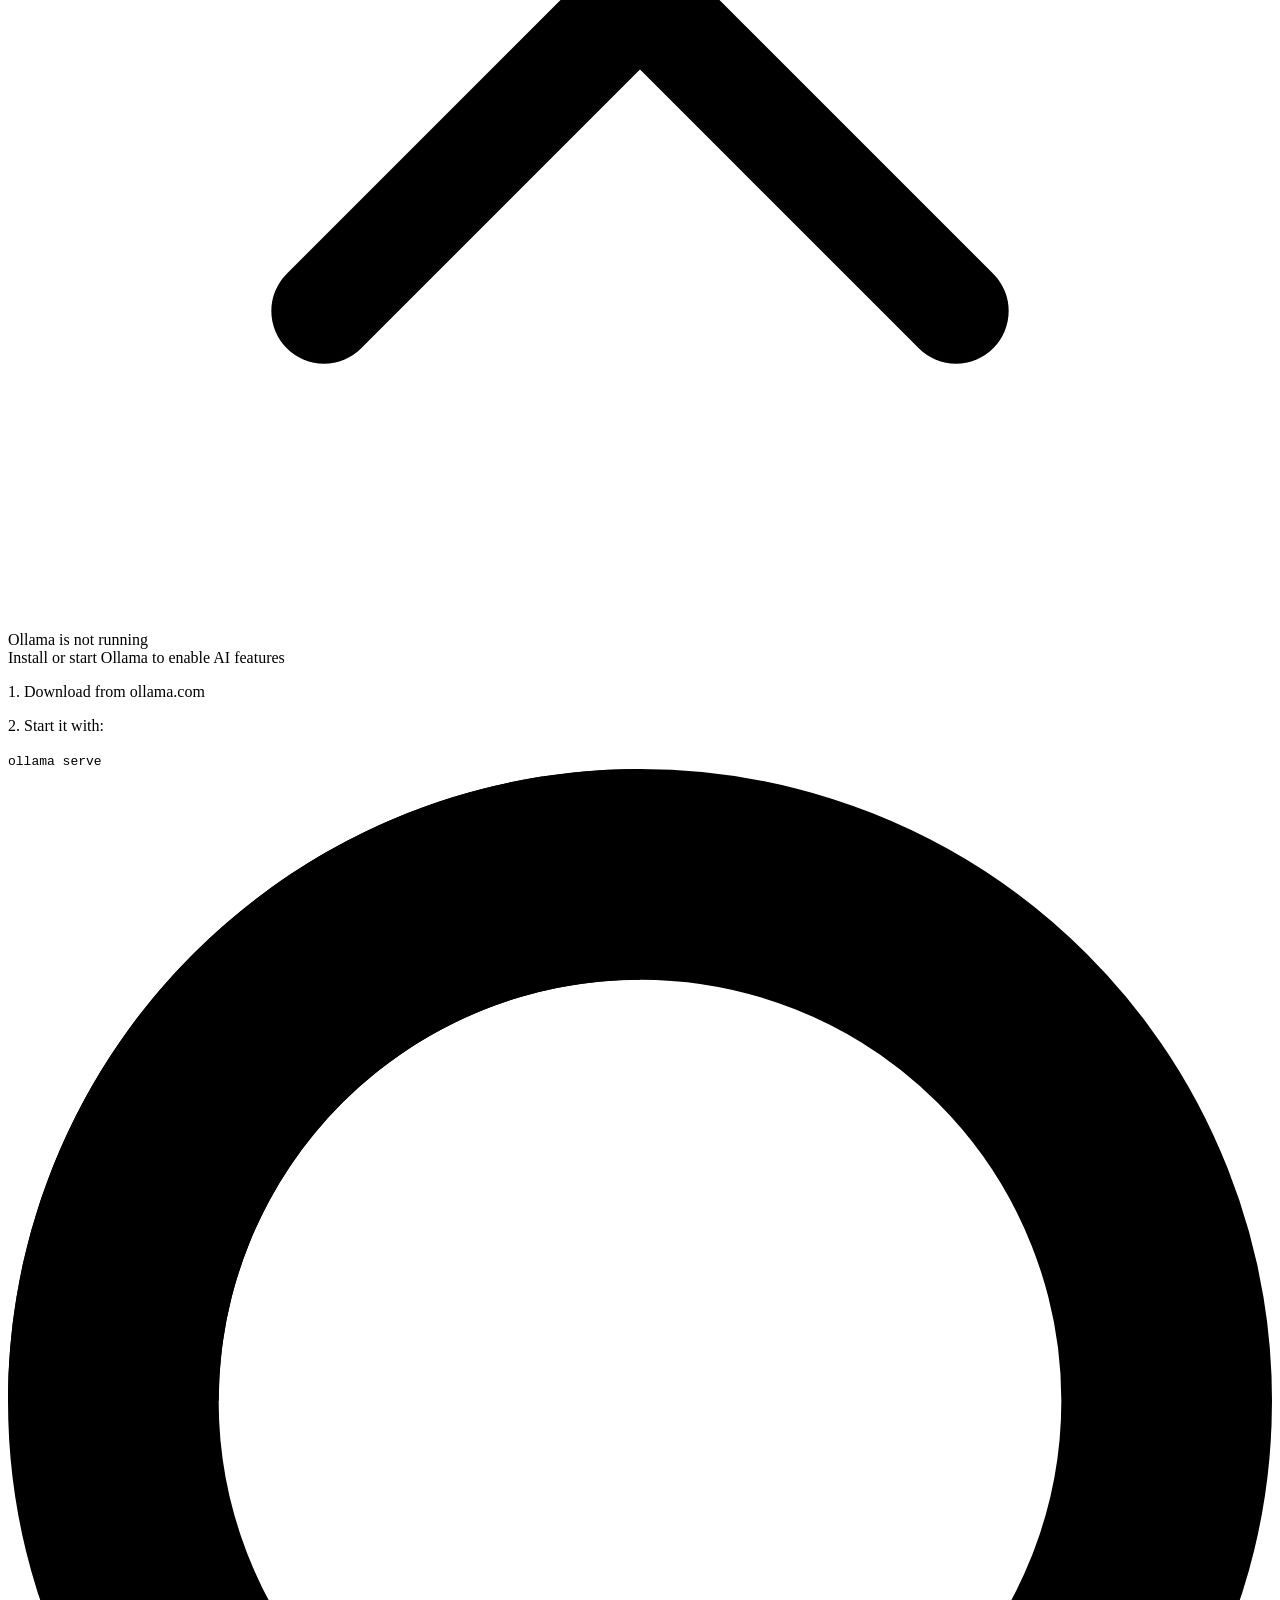
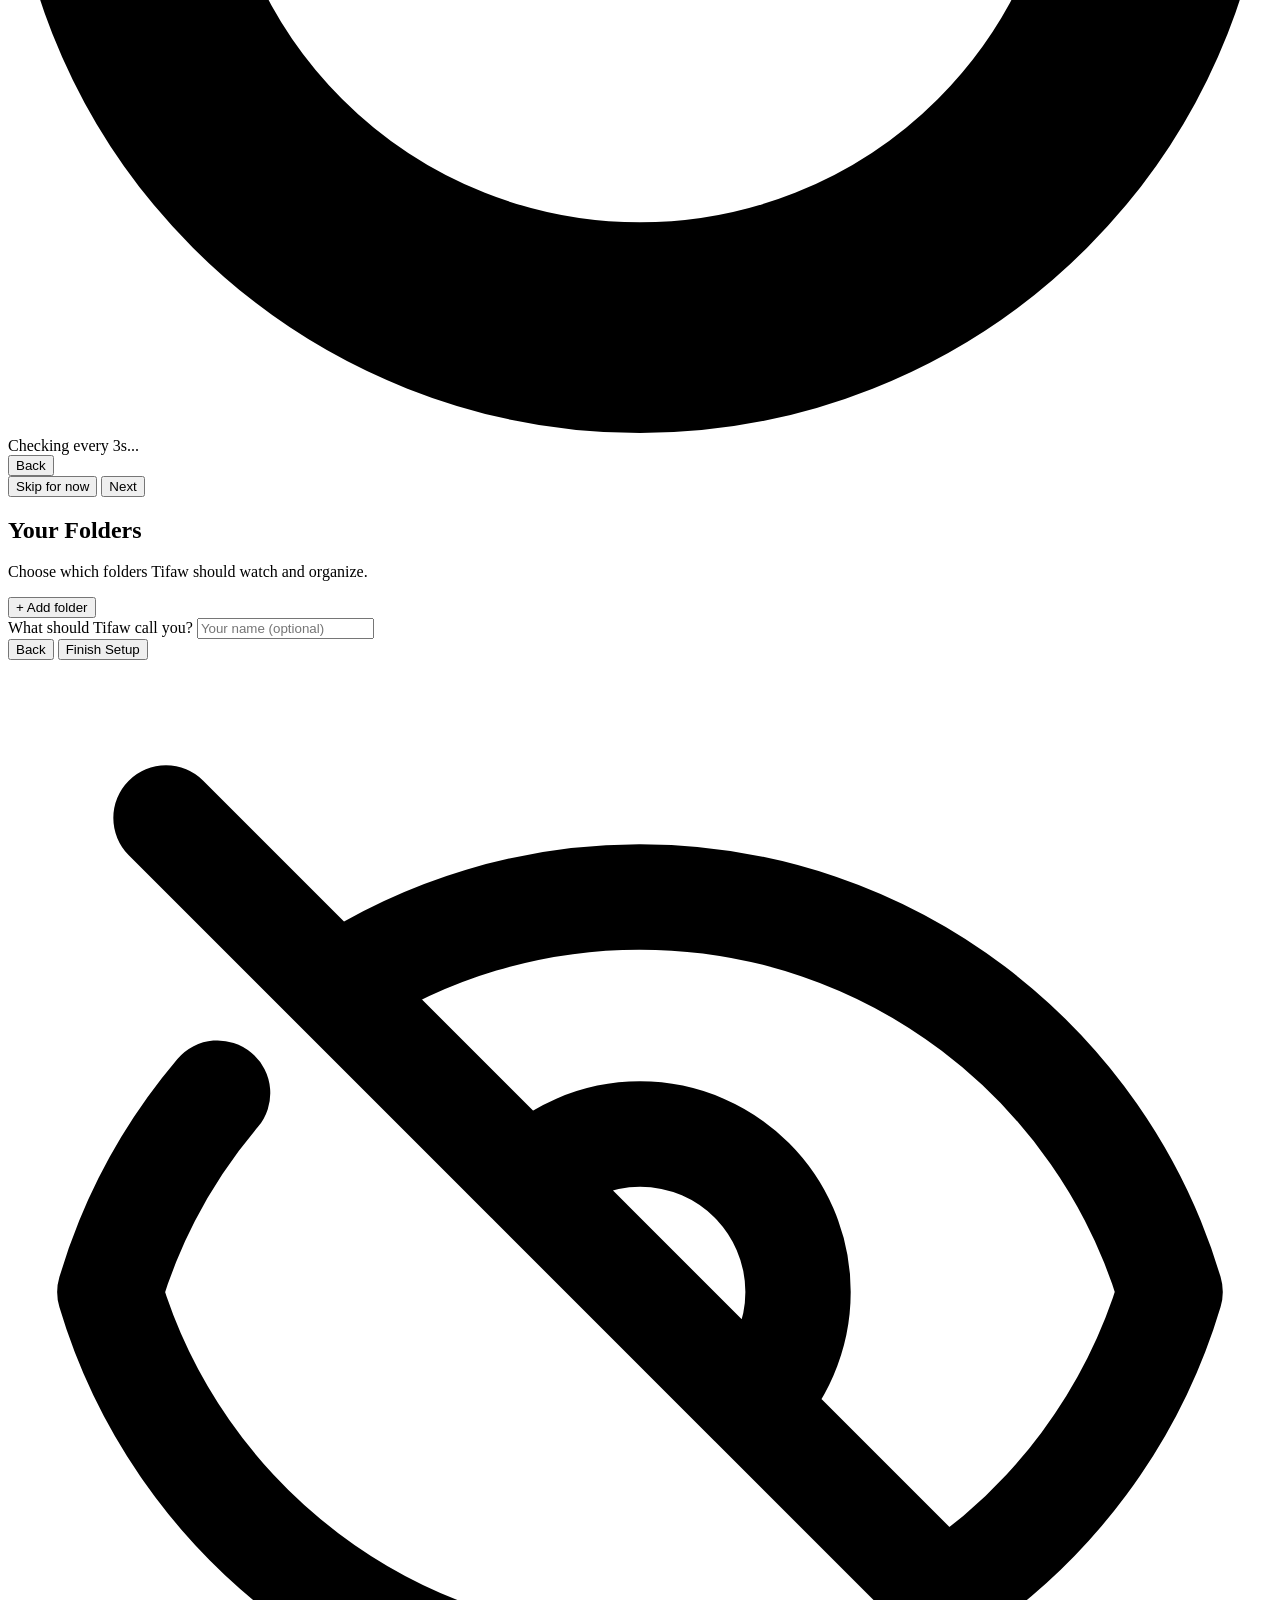
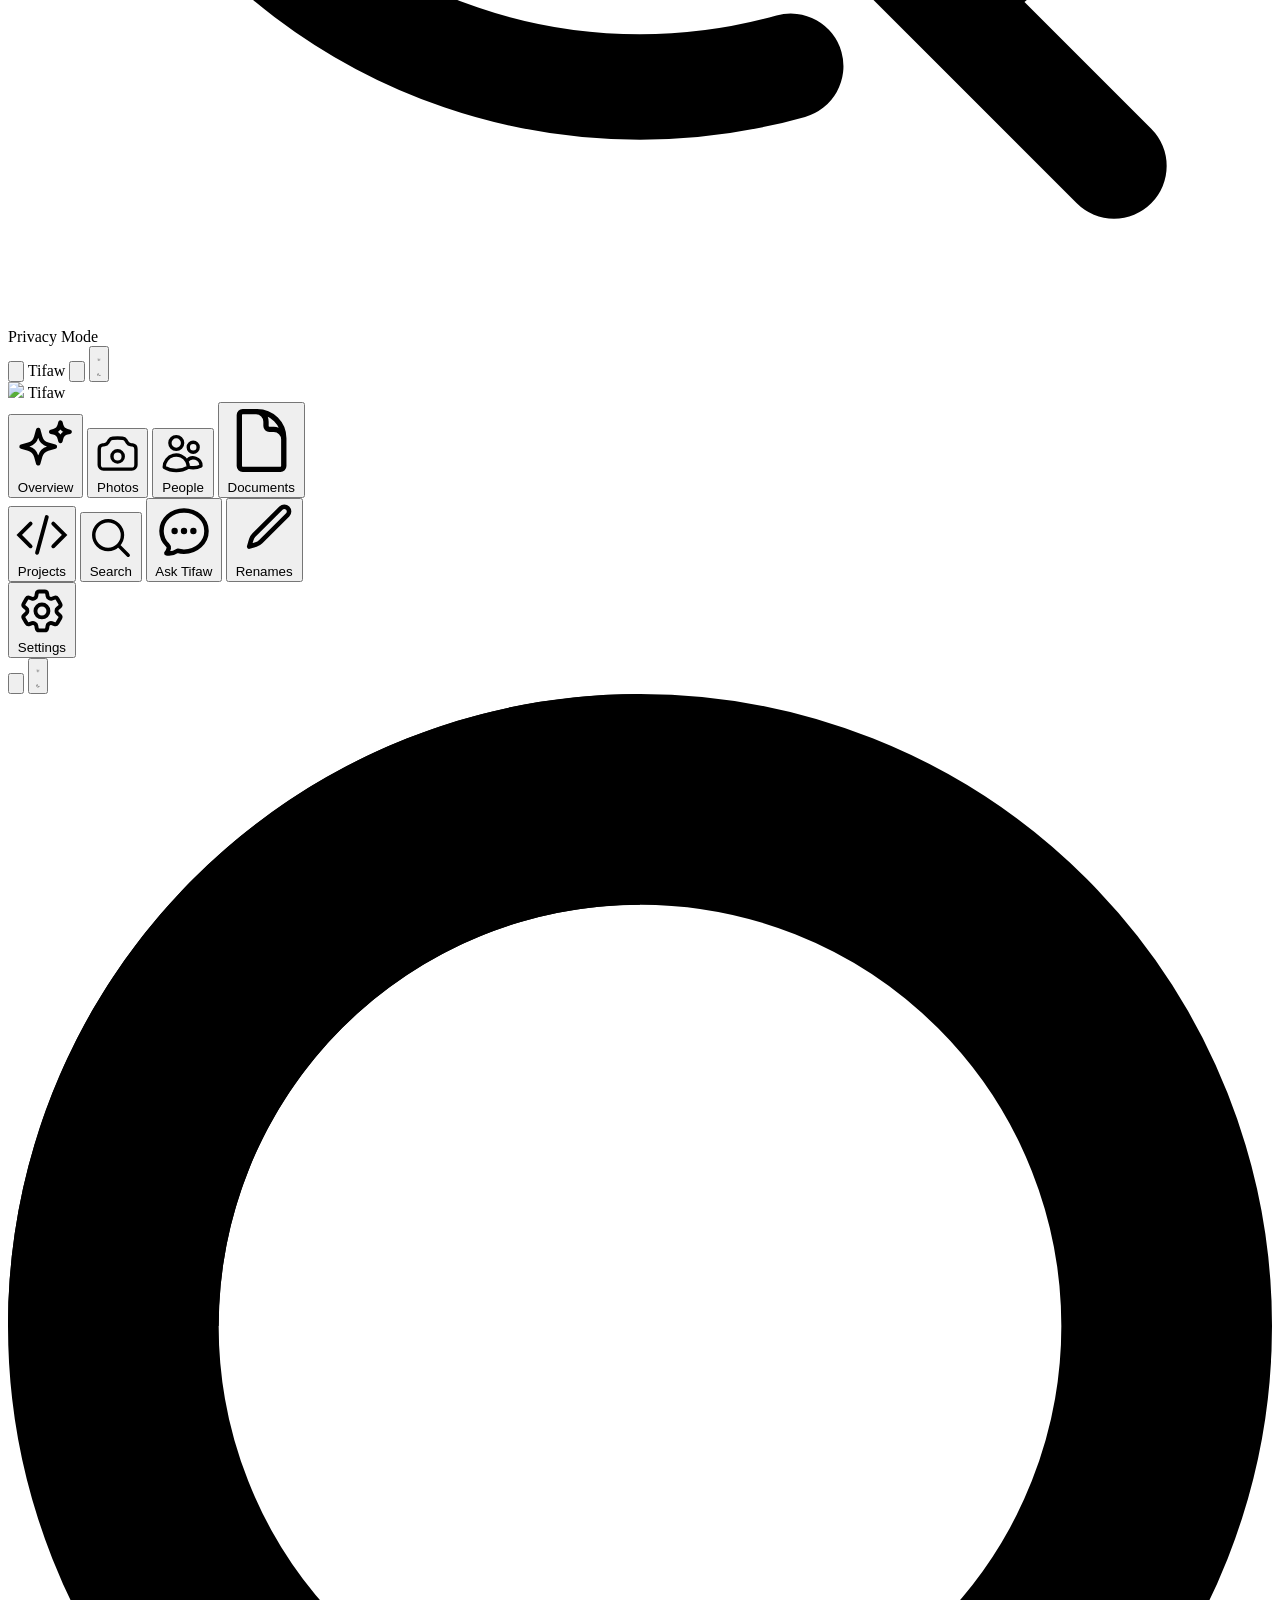
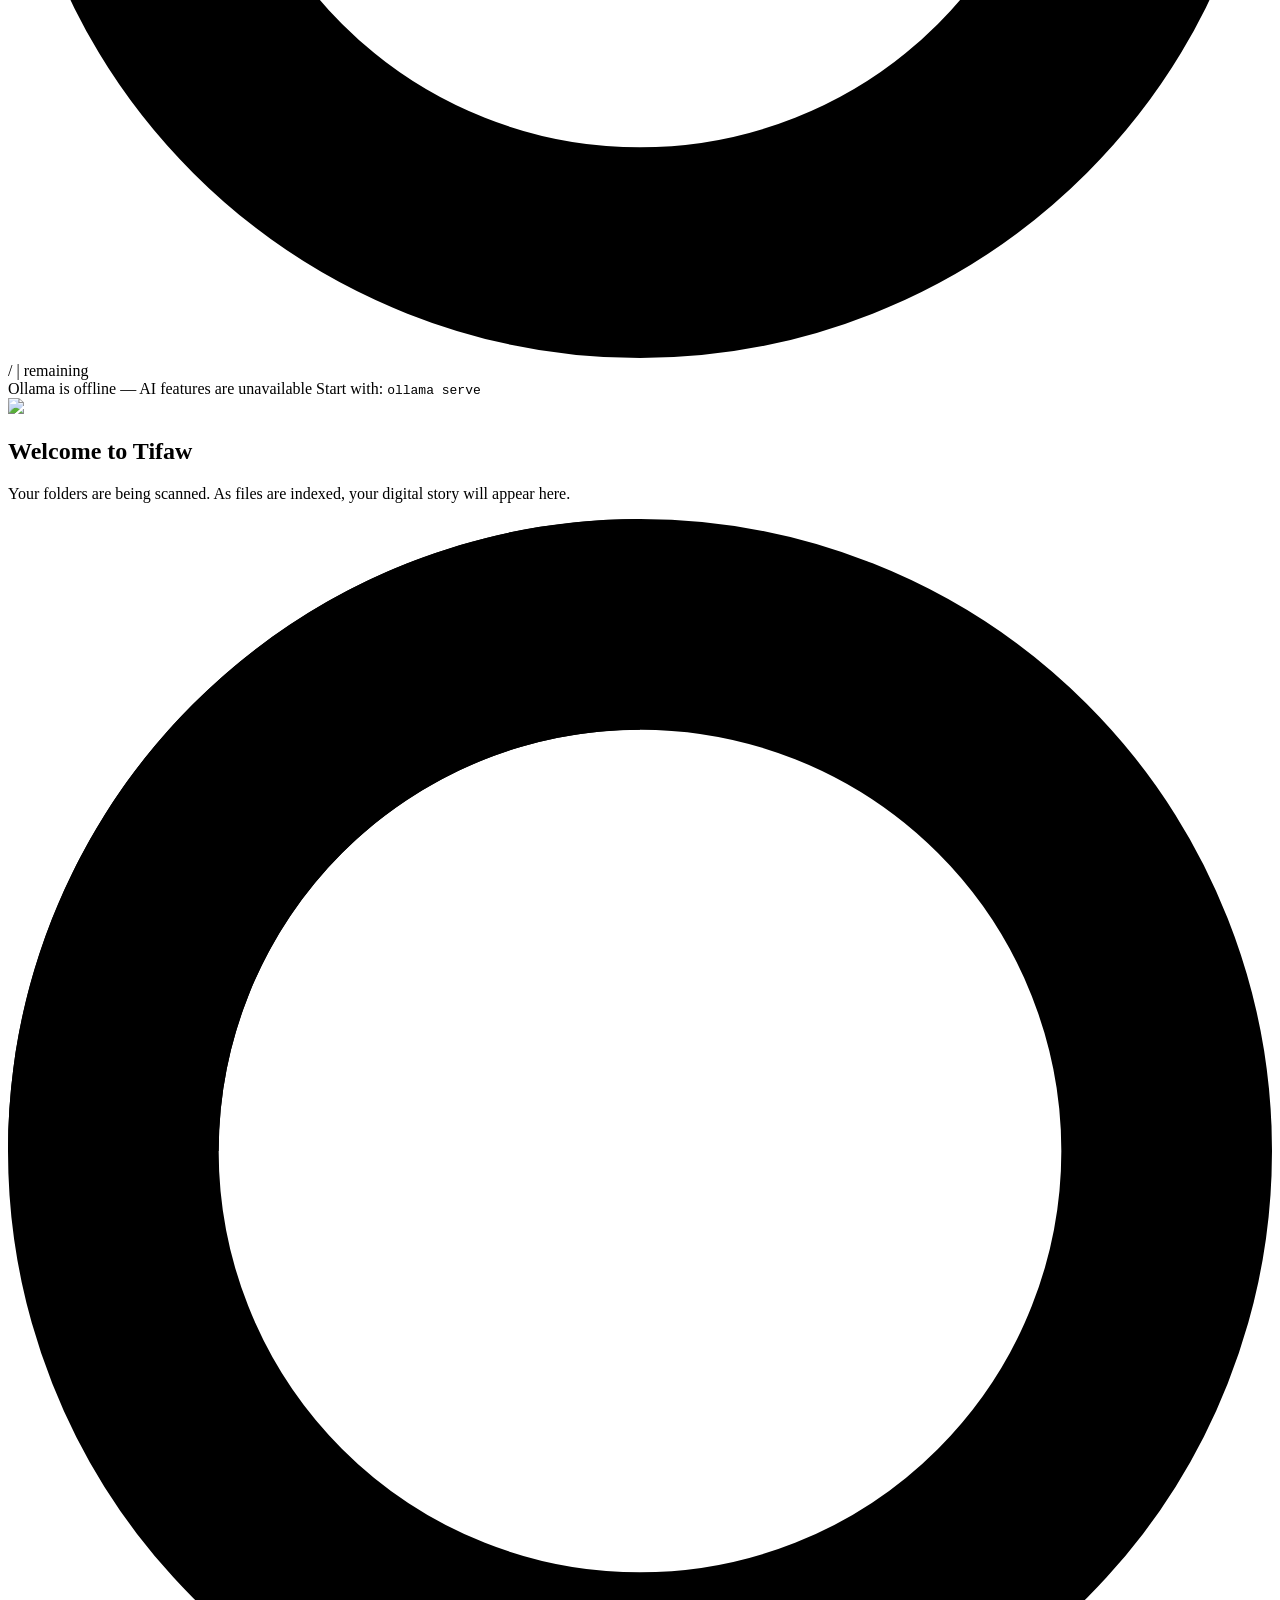
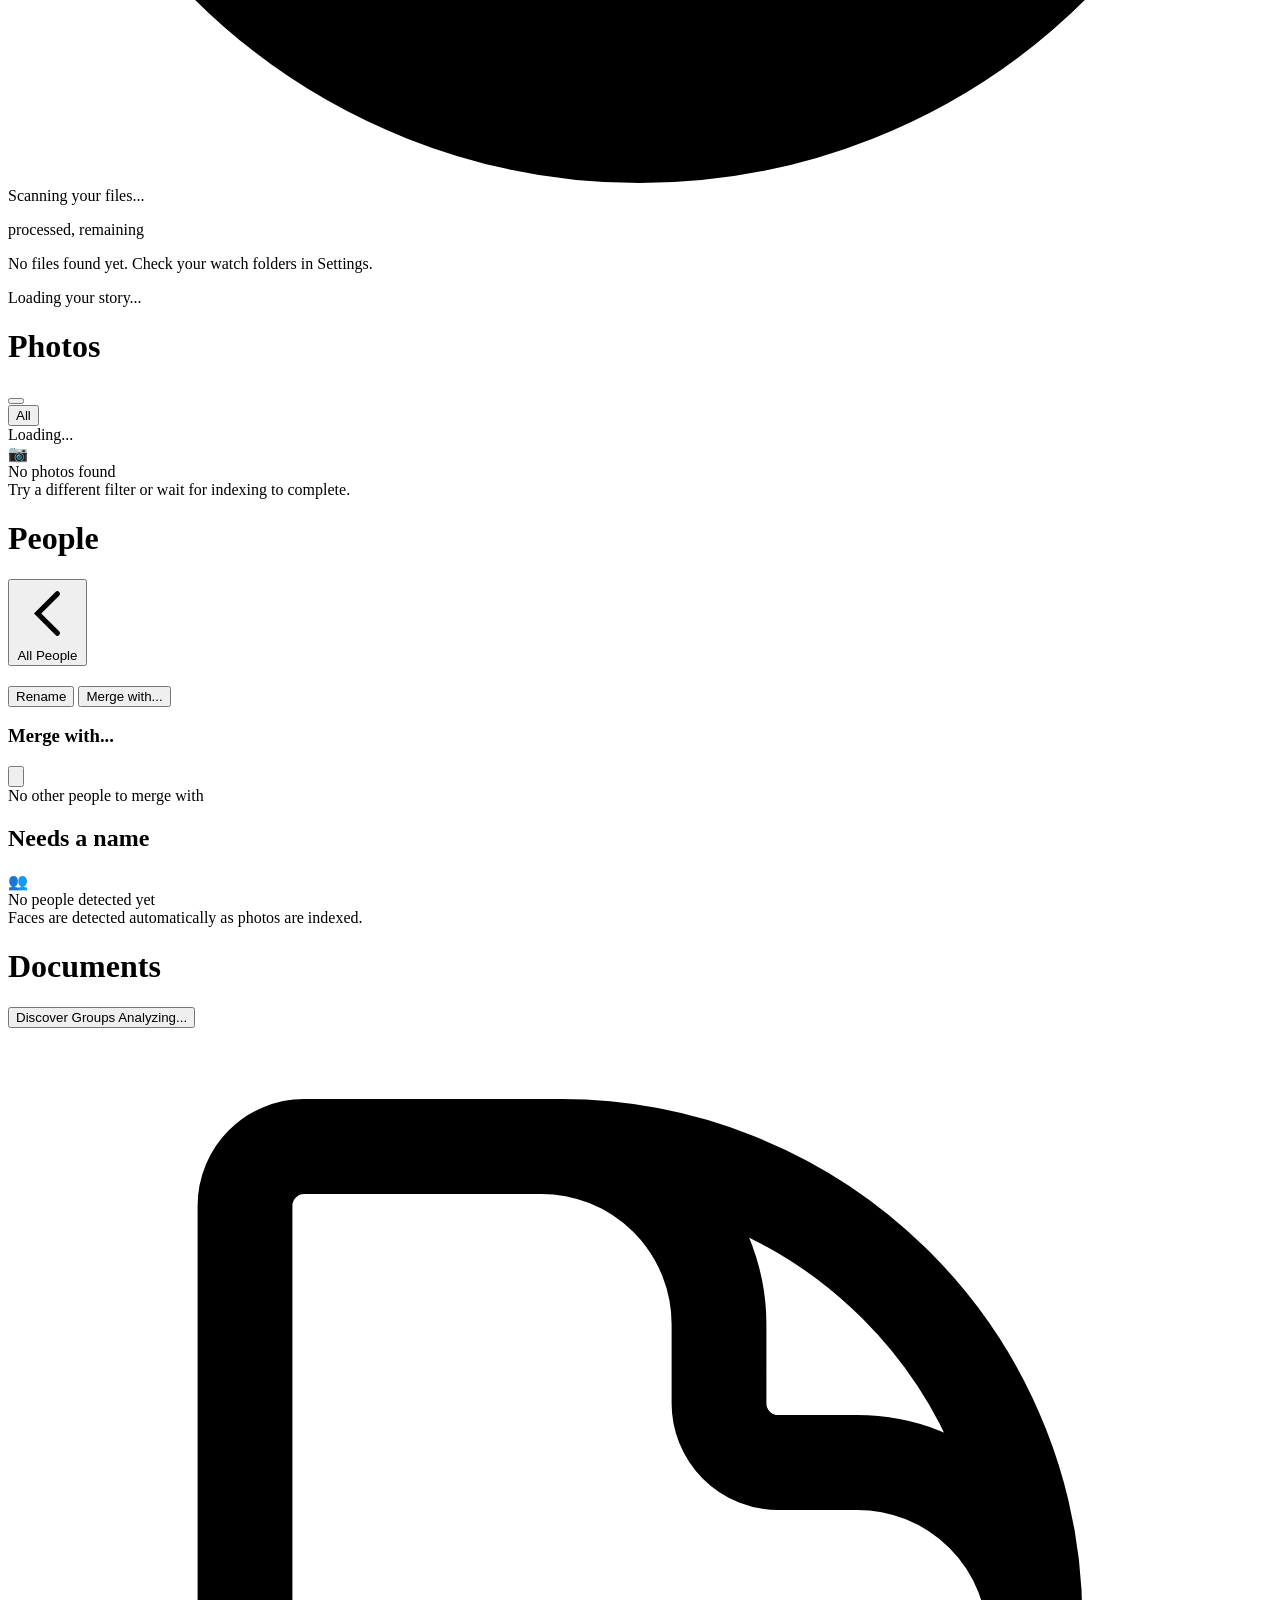
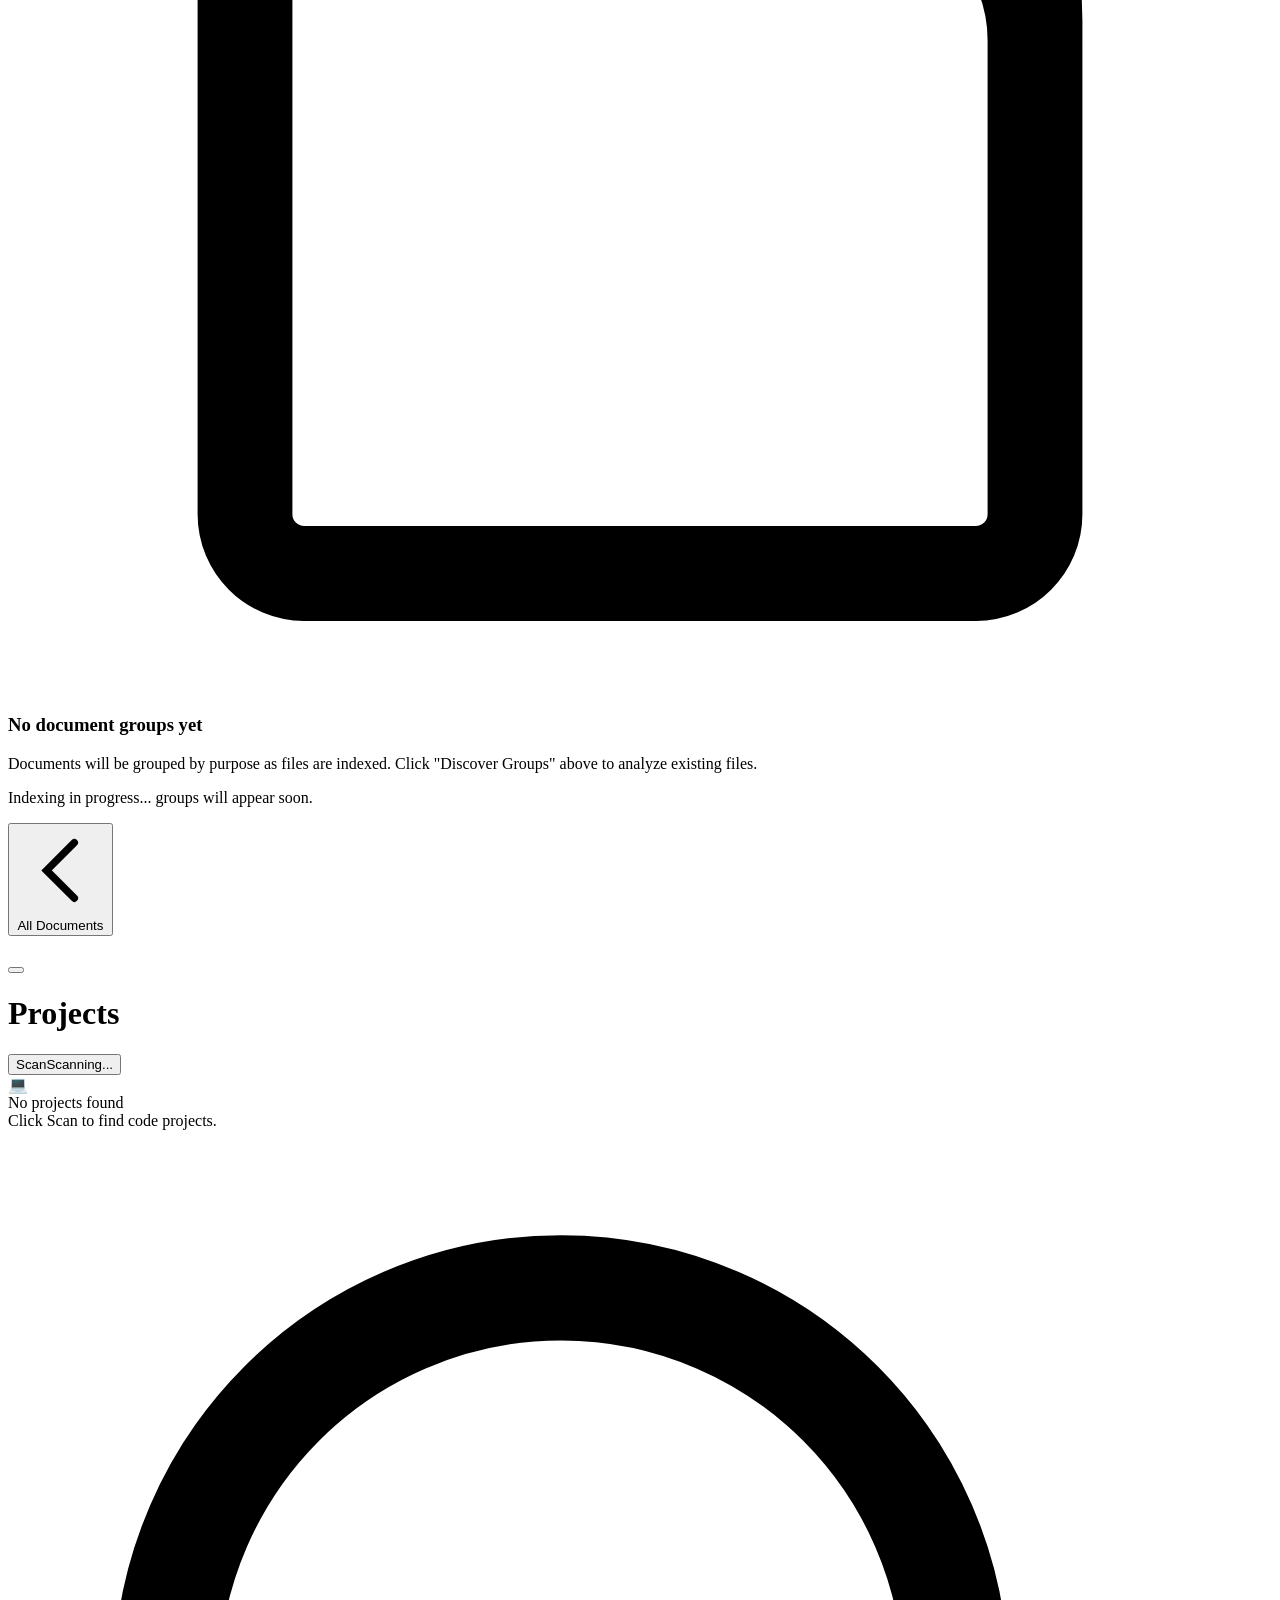
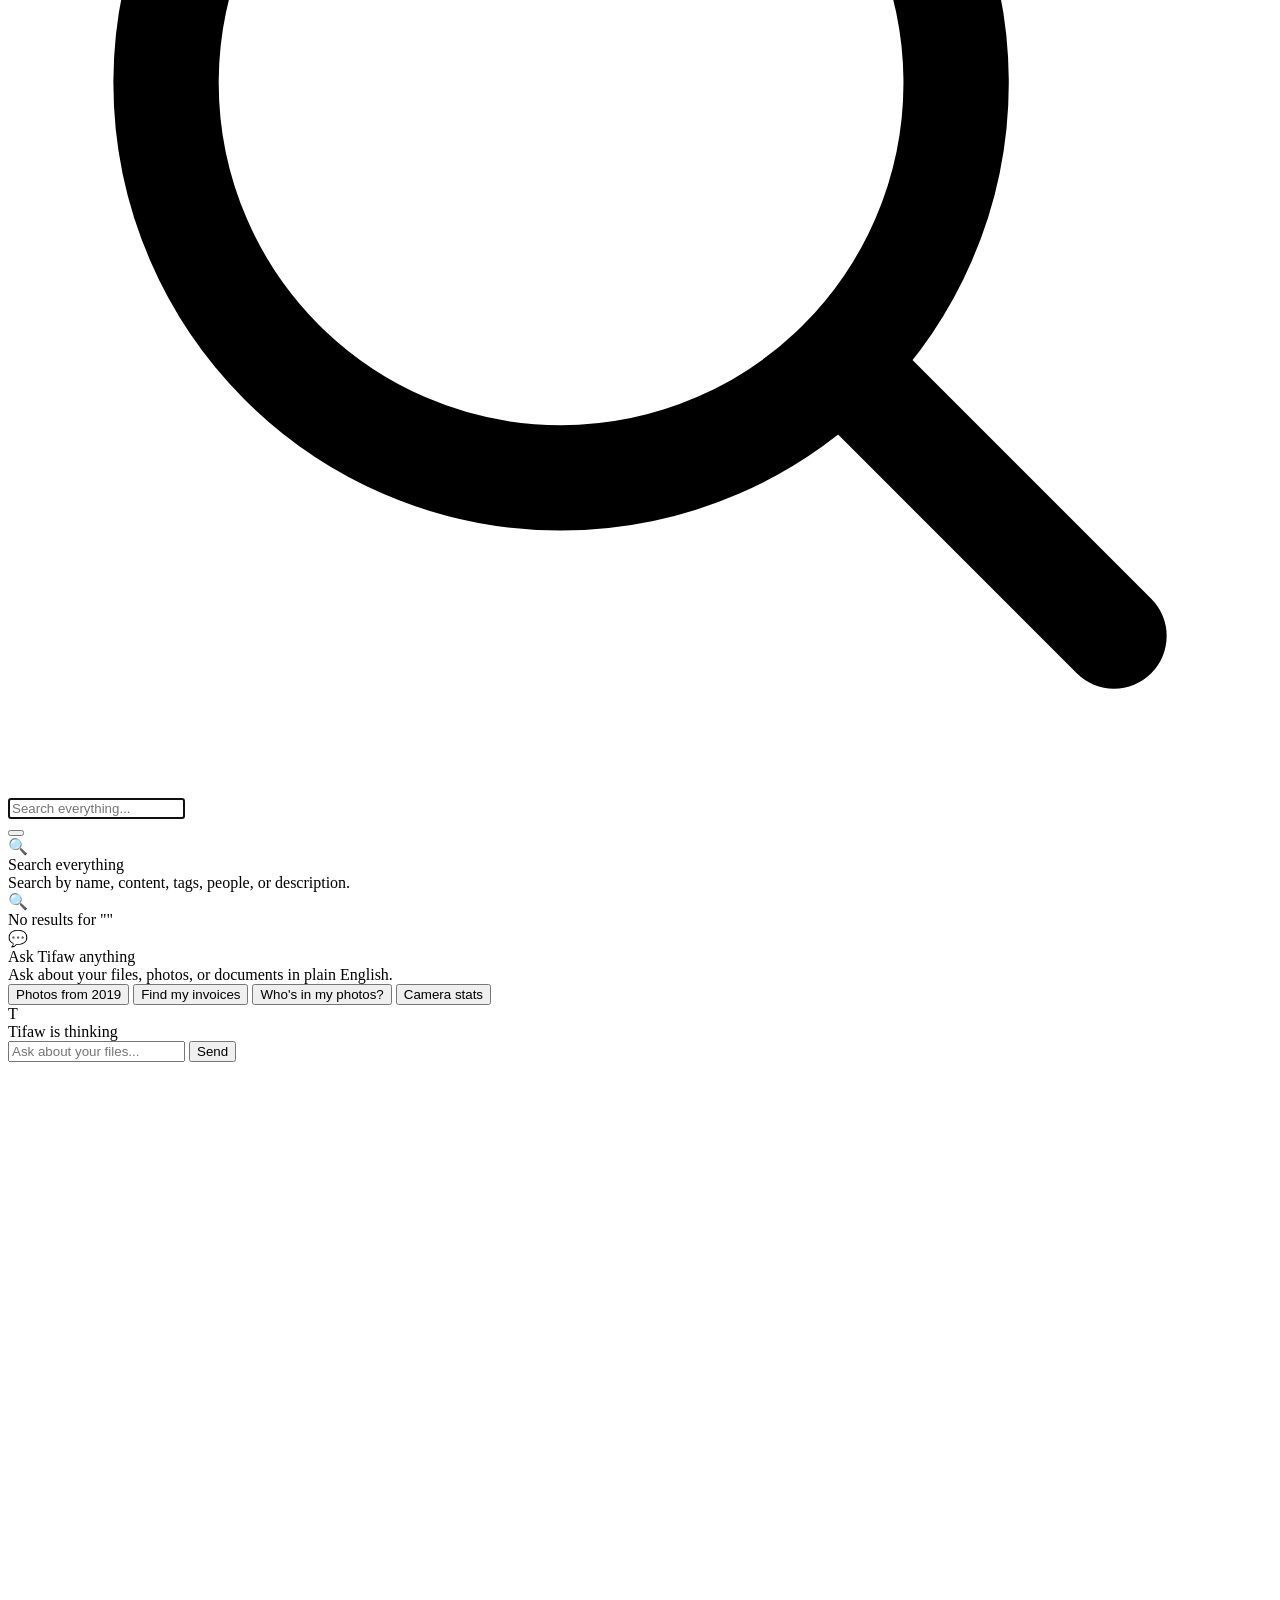
==== commit ff5ffa55: "Add first-run onboarding flow and empty states 3-step welcome modal: intro, Ollama health check with" ====
--- a/frontend/index.html
+++ b/frontend/index.html
@@ -36,6 +36,130 @@
     <!-- Toast -->
     <div x-show="toast.show" x-transition class="fixed top-5 left-1/2 -translate-x-1/2 z-[200] px-5 py-2.5 rounded-xl text-sm font-medium shadow-xl" :class="toast.type==='success' ? 'bg-emerald-500 text-white' : 'bg-red-500 text-white'" x-text="toast.message"></div>
 
+    <!-- ═══════════════════════ ONBOARDING MODAL ═══════════════════════ -->
+    <div x-show="showOnboarding" x-transition.opacity class="fixed inset-0 z-[250] bg-black/60 backdrop-blur-sm flex items-center justify-center p-4">
+        <div class="bg-white dark:bg-gray-900 rounded-2xl border border-gray-200 dark:border-gray-700/50 shadow-2xl w-full max-w-lg overflow-hidden" @click.outside="">
+
+            <!-- Step 1: Welcome -->
+            <div x-show="onboardingStep === 1" class="p-8 text-center">
+                <img src="/icon.png" class="w-16 h-16 rounded-2xl shadow-lg shadow-blue-500/20 mx-auto mb-6">
+                <h2 class="text-2xl font-bold tracking-tight mb-2">Welcome to Tifaw</h2>
+                <p class="text-gray-500 dark:text-gray-400 text-sm leading-relaxed mb-8 max-w-sm mx-auto">
+                    Your local AI file organizer. Tifaw scans, indexes, and understands your files — entirely on your machine. Nothing ever leaves your laptop.
+                </p>
+                <button @click="nextOnboardingStep()" class="px-6 py-2.5 bg-blue-500 text-white text-sm font-medium rounded-xl hover:bg-blue-400 transition-colors">
+                    Get Started
+                </button>
+            </div>
+
+            <!-- Step 2: AI Engine -->
+            <div x-show="onboardingStep === 2" class="p-8">
+                <h2 class="text-xl font-bold tracking-tight mb-1">AI Engine</h2>
+                <p class="text-gray-400 text-sm mb-6">Tifaw uses Ollama to run AI locally on your machine.</p>
+
+                <!-- Connected + model available -->
+                <div x-show="onboardingStatus?.ollama_connected && onboardingStatus?.model_available" class="flex items-center gap-3 p-4 rounded-xl bg-emerald-50 dark:bg-emerald-500/10 border border-emerald-200 dark:border-emerald-500/20 mb-6">
+                    <div class="w-8 h-8 rounded-full bg-emerald-500 flex items-center justify-center flex-shrink-0">
+                        <svg class="w-4 h-4 text-white" fill="none" stroke="currentColor" stroke-width="3" viewBox="0 0 24 24"><path stroke-linecap="round" stroke-linejoin="round" d="M4.5 12.75l6 6 9-13.5"/></svg>
+                    </div>
+                    <div>
+                        <div class="text-sm font-semibold text-emerald-700 dark:text-emerald-400">Ollama is ready</div>
+                        <div class="text-xs text-emerald-600/70 dark:text-emerald-400/60">Gemma 4 model detected</div>
+                    </div>
+                </div>
+
+                <!-- Connected but no model -->
+                <div x-show="onboardingStatus?.ollama_connected && !onboardingStatus?.model_available" class="p-4 rounded-xl bg-amber-50 dark:bg-amber-500/10 border border-amber-200 dark:border-amber-500/20 mb-6">
+                    <div class="flex items-center gap-3 mb-3">
+                        <div class="w-8 h-8 rounded-full bg-amber-500 flex items-center justify-center flex-shrink-0">
+                            <svg class="w-4 h-4 text-white" fill="none" stroke="currentColor" stroke-width="2" viewBox="0 0 24 24"><path stroke-linecap="round" stroke-linejoin="round" d="M12 9v3.75m9-.75a9 9 0 11-18 0 9 9 0 0118 0zm-9 3.75h.008v.008H12v-.008z"/></svg>
+                        </div>
+                        <div>
+                            <div class="text-sm font-semibold text-amber-700 dark:text-amber-400">Ollama running, model needed</div>
+                            <div class="text-xs text-amber-600/70 dark:text-amber-400/60">Run this command to download the AI model:</div>
+                        </div>
+                    </div>
+                    <code class="block text-xs bg-gray-900 text-emerald-400 px-3 py-2 rounded-lg font-mono">ollama pull gemma4:e4b</code>
+                    <div class="flex items-center gap-2 mt-3 text-xs text-amber-600/70 dark:text-amber-400/50">
+                        <svg class="w-3.5 h-3.5 animate-spin" fill="none" viewBox="0 0 24 24"><circle class="opacity-25" cx="12" cy="12" r="10" stroke="currentColor" stroke-width="4"/><path class="opacity-75" fill="currentColor" d="M4 12a8 8 0 018-8V0C5.373 0 0 5.373 0 12h4z"/></svg>
+                        Checking every 3s...
+                    </div>
+                </div>
+
+                <!-- Not connected -->
+                <div x-show="!onboardingStatus?.ollama_connected" class="p-4 rounded-xl bg-red-50 dark:bg-red-500/10 border border-red-200 dark:border-red-500/20 mb-6">
+                    <div class="flex items-center gap-3 mb-3">
+                        <div class="w-8 h-8 rounded-full bg-red-500 flex items-center justify-center flex-shrink-0">
+                            <svg class="w-4 h-4 text-white" fill="none" stroke="currentColor" stroke-width="2" viewBox="0 0 24 24"><path stroke-linecap="round" stroke-linejoin="round" d="M6 18L18 6M6 6l12 12"/></svg>
+                        </div>
+                        <div>
+                            <div class="text-sm font-semibold text-red-700 dark:text-red-400">Ollama is not running</div>
+                            <div class="text-xs text-red-600/70 dark:text-red-400/60">Install or start Ollama to enable AI features</div>
+                        </div>
+                    </div>
+                    <div class="space-y-2 text-xs text-gray-500 dark:text-gray-400">
+                        <p>1. Download from <span class="text-blue-500 font-medium">ollama.com</span></p>
+                        <p>2. Start it with:</p>
+                        <code class="block bg-gray-900 text-emerald-400 px-3 py-2 rounded-lg font-mono">ollama serve</code>
+                    </div>
+                    <div class="flex items-center gap-2 mt-3 text-xs text-red-600/50 dark:text-red-400/40">
+                        <svg class="w-3.5 h-3.5 animate-spin" fill="none" viewBox="0 0 24 24"><circle class="opacity-25" cx="12" cy="12" r="10" stroke="currentColor" stroke-width="4"/><path class="opacity-75" fill="currentColor" d="M4 12a8 8 0 018-8V0C5.373 0 0 5.373 0 12h4z"/></svg>
+                        Checking every 3s...
+                    </div>
+                </div>
+
+                <div class="flex items-center justify-between">
+                    <button @click="prevOnboardingStep()" class="text-sm text-gray-400 hover:text-gray-600 dark:hover:text-gray-300 transition-colors">Back</button>
+                    <div class="flex items-center gap-3">
+                        <button @click="nextOnboardingStep()" x-show="!onboardingStatus?.ollama_connected || !onboardingStatus?.model_available" class="text-xs text-gray-400 hover:text-gray-500 transition-colors">Skip for now</button>
+                        <button @click="nextOnboardingStep()" class="px-6 py-2.5 bg-blue-500 text-white text-sm font-medium rounded-xl hover:bg-blue-400 transition-colors" :class="(!onboardingStatus?.ollama_connected || !onboardingStatus?.model_available) && 'opacity-40'" :disabled="!onboardingStatus?.ollama_connected || !onboardingStatus?.model_available">
+                            Next
+                        </button>
+                    </div>
+                </div>
+            </div>
+
+            <!-- Step 3: Folders & Identity -->
+            <div x-show="onboardingStep === 3" class="p-8">
+                <h2 class="text-xl font-bold tracking-tight mb-1">Your Folders</h2>
+                <p class="text-gray-400 text-sm mb-5">Choose which folders Tifaw should watch and organize.</p>
+
+                <div class="space-y-2 mb-4">
+                    <template x-for="(folder, idx) in onboardingWatchFolders" :key="idx">
+                        <div class="flex items-center gap-2 px-3 py-2.5 bg-gray-50 dark:bg-gray-800/60 rounded-xl border border-gray-100 dark:border-gray-700/50">
+                            <svg class="w-4 h-4 text-gray-400 flex-shrink-0" fill="none" stroke="currentColor" stroke-width="1.8" viewBox="0 0 24 24"><path stroke-linecap="round" stroke-linejoin="round" d="M2.25 12.75V12A2.25 2.25 0 014.5 9.75h15A2.25 2.25 0 0121.75 12v.75m-8.69-6.44l-2.12-2.12a1.5 1.5 0 00-1.061-.44H4.5A2.25 2.25 0 002.25 6v12a2.25 2.25 0 002.25 2.25h15A2.25 2.25 0 0021.75 18V9a2.25 2.25 0 00-2.25-2.25h-5.379a1.5 1.5 0 01-1.06-.44z"/></svg>
+                            <span class="text-sm flex-1 truncate" x-text="folder"></span>
+                            <button @click="folderPicker.target='onboarding'; folderPicker.index=idx; browseTo(folder).then(() => folderPicker.open=true)" class="text-xs text-blue-500 hover:text-blue-400">Change</button>
+                            <button @click="removeOnboardingFolder(idx)" class="text-xs text-gray-400 hover:text-red-400">Remove</button>
+                        </div>
+                    </template>
+                </div>
+                <button @click="onboardingWatchFolders.push('~'); folderPicker.target='onboarding'; folderPicker.index=onboardingWatchFolders.length-1; browseTo('~').then(() => folderPicker.open=true)" class="w-full py-2 border-2 border-dashed border-gray-200 dark:border-gray-700 rounded-xl text-sm text-gray-400 hover:border-blue-400 hover:text-blue-500 transition-colors mb-6">
+                    + Add folder
+                </button>
+
+                <div class="mb-6">
+                    <label class="block text-sm font-medium mb-2">What should Tifaw call you?</label>
+                    <input type="text" x-model="onboardingUserName" placeholder="Your name (optional)" class="w-full px-3 py-2.5 bg-gray-50 dark:bg-gray-800/60 border border-gray-200 dark:border-gray-700/50 rounded-xl text-sm focus:outline-none focus:ring-2 focus:ring-blue-500/50 focus:border-blue-500">
+                </div>
+
+                <div class="flex items-center justify-between">
+                    <button @click="prevOnboardingStep()" class="text-sm text-gray-400 hover:text-gray-600 dark:hover:text-gray-300 transition-colors">Back</button>
+                    <button @click="completeOnboarding()" class="px-6 py-2.5 bg-blue-500 text-white text-sm font-medium rounded-xl hover:bg-blue-400 transition-colors">
+                        Finish Setup
+                    </button>
+                </div>
+            </div>
+
+            <!-- Step dots -->
+            <div class="flex justify-center gap-2 pb-6">
+                <div class="w-2 h-2 rounded-full transition-colors" :class="onboardingStep === 1 ? 'bg-blue-500' : 'bg-gray-300 dark:bg-gray-700'"></div>
+                <div class="w-2 h-2 rounded-full transition-colors" :class="onboardingStep === 2 ? 'bg-blue-500' : 'bg-gray-300 dark:bg-gray-700'"></div>
+                <div class="w-2 h-2 rounded-full transition-colors" :class="onboardingStep === 3 ? 'bg-blue-500' : 'bg-gray-300 dark:bg-gray-700'"></div>
+            </div>
+        </div>
+    </div>
+
     <!-- Privacy Mode Indicator -->
     <div class="privacy-badge fixed top-3 right-3 z-[100] items-center gap-1.5 px-3 py-1.5 bg-amber-500 text-white text-xs font-medium rounded-full shadow-lg cursor-pointer" @click="togglePrivacyMode()" title="Click to disable privacy mode">
         <svg class="w-3.5 h-3.5" fill="none" stroke="currentColor" stroke-width="2" viewBox="0 0 24 24"><path stroke-linecap="round" stroke-linejoin="round" d="M3.98 8.223A10.477 10.477 0 001.934 12C3.226 16.338 7.244 19.5 12 19.5c.993 0 1.953-.138 2.863-.395M6.228 6.228A10.45 10.45 0 0112 4.5c4.756 0 8.773 3.162 10.065 7.498a10.523 10.523 0 01-4.293 5.774M6.228 6.228L3 3m3.228 3.228l3.65 3.65m7.894 7.894L21 21m-3.228-3.228l-3.65-3.65m0 0a3 3 0 10-4.243-4.243m4.242 4.242L9.88 9.88"/></svg>
@@ -153,9 +277,40 @@
             </div>
         </div>
 
+        <!-- Ollama Offline Banner -->
+        <div x-show="!showOnboarding && !status.ollama_connected" x-transition class="sticky top-0 z-20 bg-red-500/10 border-b border-red-500/20 px-5 py-3">
+            <div class="flex items-center gap-3">
+                <span class="w-2.5 h-2.5 rounded-full bg-red-400 animate-pulse flex-shrink-0"></span>
+                <span class="text-sm font-medium text-red-600 dark:text-red-400">Ollama is offline — AI features are unavailable</span>
+                <span class="text-xs text-red-500/70 ml-auto hidden sm:inline">Start with: <code class="bg-red-500/10 px-1.5 py-0.5 rounded font-mono">ollama serve</code></span>
+            </div>
+        </div>
+
         <!-- ▸▸▸ OVERVIEW ▸▸▸ -->
         <div x-show="view==='overview'" class="min-h-screen">
-            <template x-if="overview">
+            <!-- Overview empty state -->
+            <div x-show="!overviewLoading && overview && overview.total_files === 0" class="flex flex-col items-center justify-center min-h-[60vh] px-6">
+                <img src="/icon.png" class="w-16 h-16 rounded-2xl shadow-lg shadow-blue-500/20 mb-6 opacity-70">
+                <h2 class="text-xl font-bold mb-2">Welcome to Tifaw</h2>
+                <p class="text-sm text-gray-500 dark:text-gray-400 text-center max-w-sm mb-6">
+                    Your folders are being scanned. As files are indexed, your digital story will appear here.
+                </p>
+                <div x-show="status.pending_files > 0 || status.queue_size > 0" class="text-center">
+                    <div class="flex items-center gap-2 text-sm text-blue-500 mb-2">
+                        <svg class="w-4 h-4 animate-spin" fill="none" viewBox="0 0 24 24"><circle class="opacity-25" cx="12" cy="12" r="10" stroke="currentColor" stroke-width="4"/><path class="opacity-75" fill="currentColor" d="M4 12a8 8 0 018-8V0C5.373 0 0 5.373 0 12h4z"/></svg>
+                        <span>Scanning your files...</span>
+                    </div>
+                    <p class="text-xs text-gray-400">
+                        <span x-text="status.indexed_files"></span> processed,
+                        <span x-text="status.pending_files || status.queue_size"></span> remaining
+                    </p>
+                </div>
+                <div x-show="status.pending_files === 0 && status.queue_size === 0" class="text-center">
+                    <p class="text-xs text-gray-400">No files found yet. Check your watch folders in <a @click="navigate('settings')" class="text-blue-500 hover:underline cursor-pointer">Settings</a>.</p>
+                </div>
+            </div>
+
+            <template x-if="overview && overview.total_files > 0">
                 <div>
                     <!-- Hero -->
                     <div class="hero-enter bg-gradient-to-b from-blue-50 via-white to-white dark:from-blue-950/30 dark:via-gray-950 dark:to-gray-950 px-6 sm:px-10 pt-6 pb-8">
@@ -590,6 +745,16 @@
                 </template>
             </div>
 
+            <!-- Documents empty state -->
+            <div x-show="!documentsLoading && !activeDocGroup && documentGroups.length === 0" class="flex flex-col items-center justify-center py-20 text-center">
+                <div class="w-12 h-12 rounded-xl bg-emerald-50 dark:bg-emerald-500/10 flex items-center justify-center text-emerald-500 mb-4">
+                    <svg class="w-6 h-6" fill="none" stroke="currentColor" stroke-width="1.8" viewBox="0 0 24 24"><path stroke-linecap="round" stroke-linejoin="round" d="M19.5 14.25v-2.625a3.375 3.375 0 00-3.375-3.375h-1.5A1.125 1.125 0 0113.5 7.125v-1.5a3.375 3.375 0 00-3.375-3.375H8.25m2.25 0H5.625c-.621 0-1.125.504-1.125 1.125v17.25c0 .621.504 1.125 1.125 1.125h12.75c.621 0 1.125-.504 1.125-1.125V11.25a9 9 0 00-9-9z"/></svg>
+                </div>
+                <h3 class="text-lg font-semibold mb-1">No document groups yet</h3>
+                <p class="text-sm text-gray-400 max-w-xs">Documents will be grouped by purpose as files are indexed. Click "Discover Groups" above to analyze existing files.</p>
+                <p x-show="status.pending_files > 0" class="text-xs text-blue-500 mt-3">Indexing in progress... groups will appear soon.</p>
+            </div>
+
             <!-- Document group detail -->
             <div x-show="activeDocGroup">
                 <button @click="activeDocGroup=null; activeDocFiles=[]; selectedFiles=[]; selectionMode=false" class="text-sm text-blue-500 hover:text-blue-400 flex items-center gap-1 mb-4">
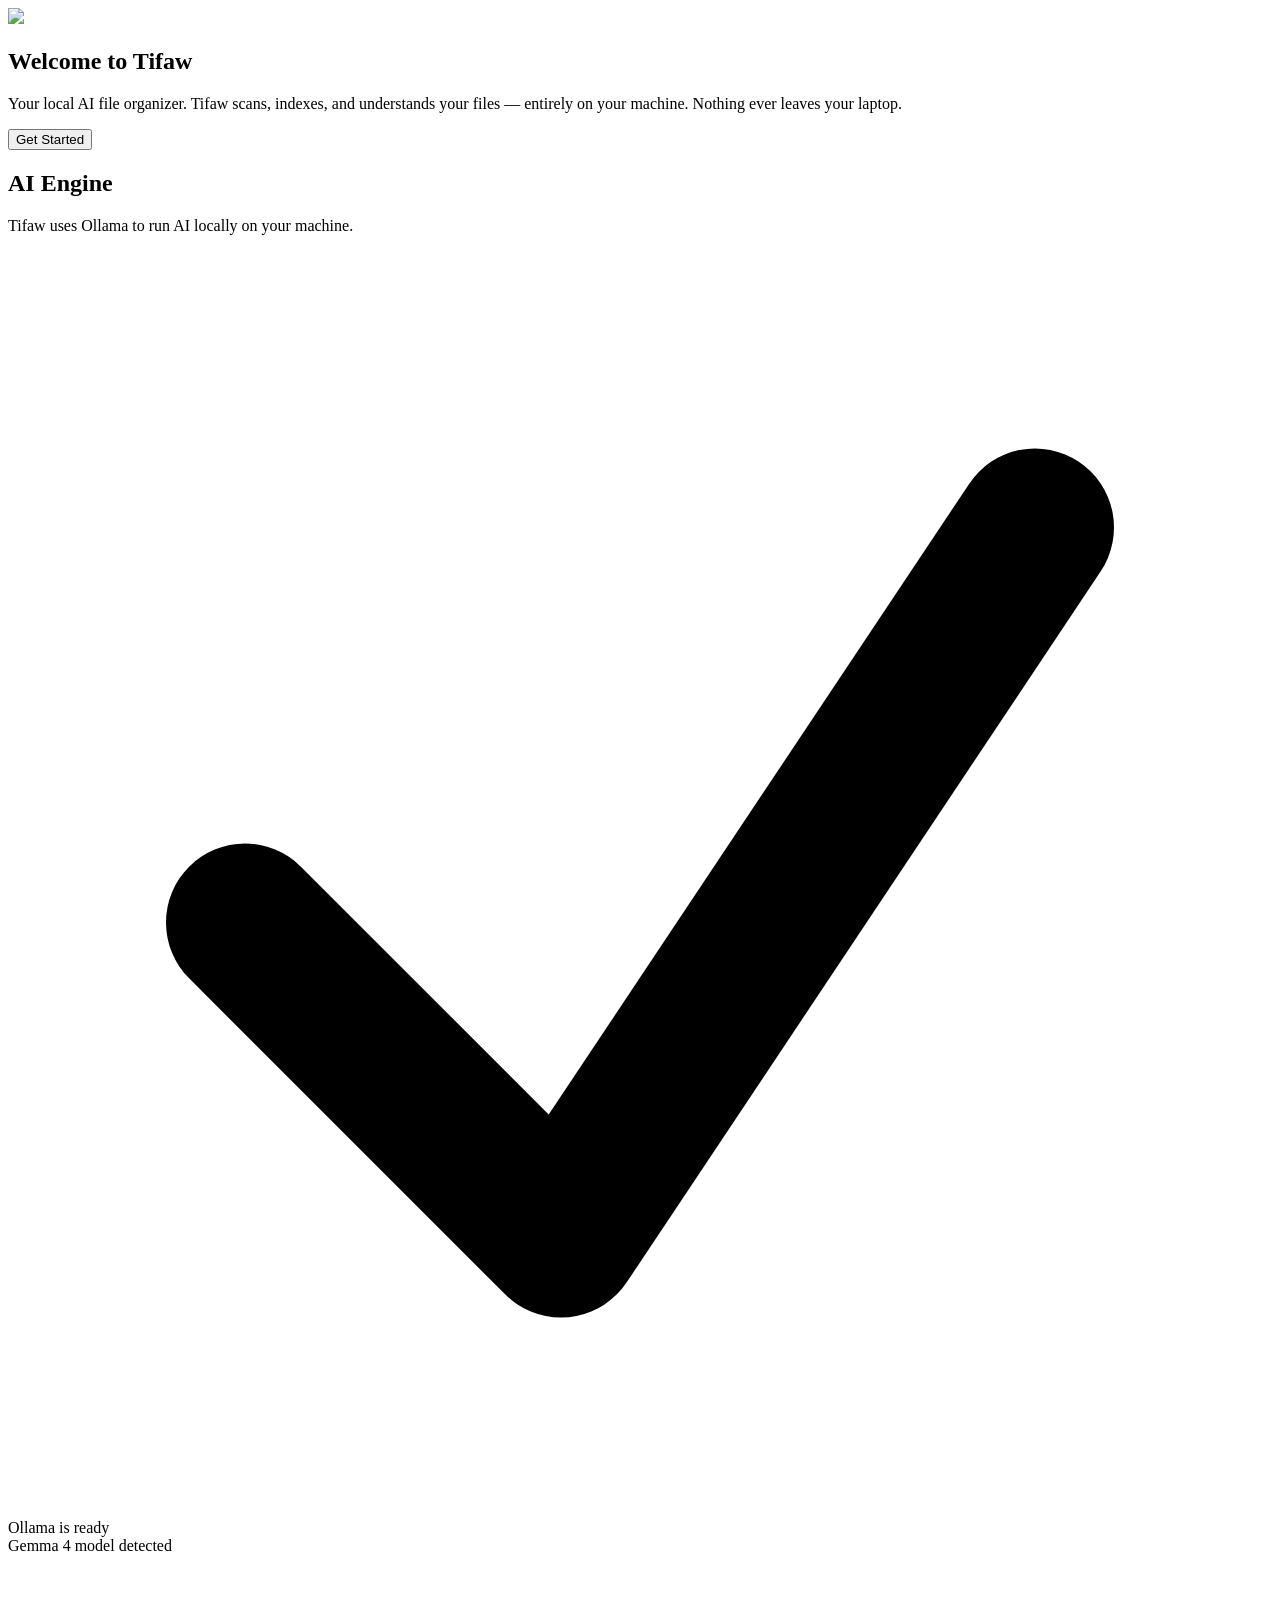
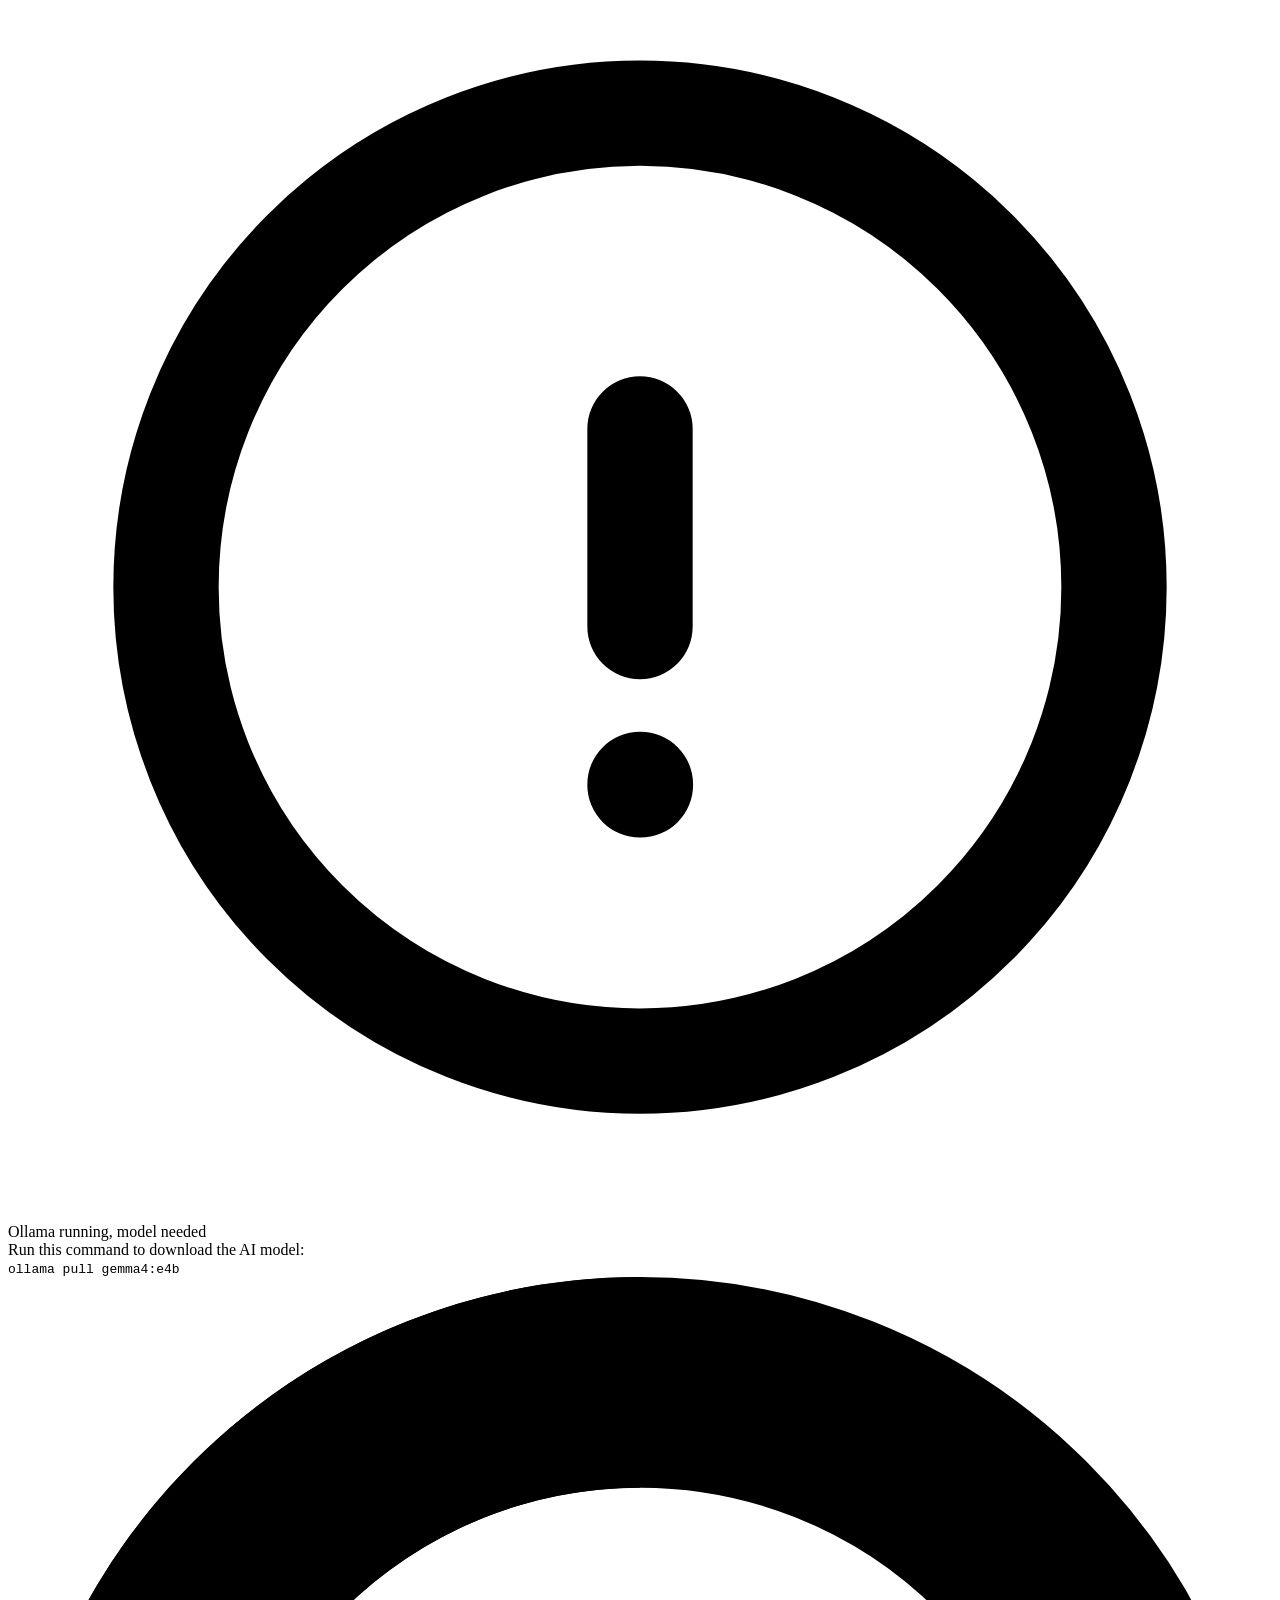
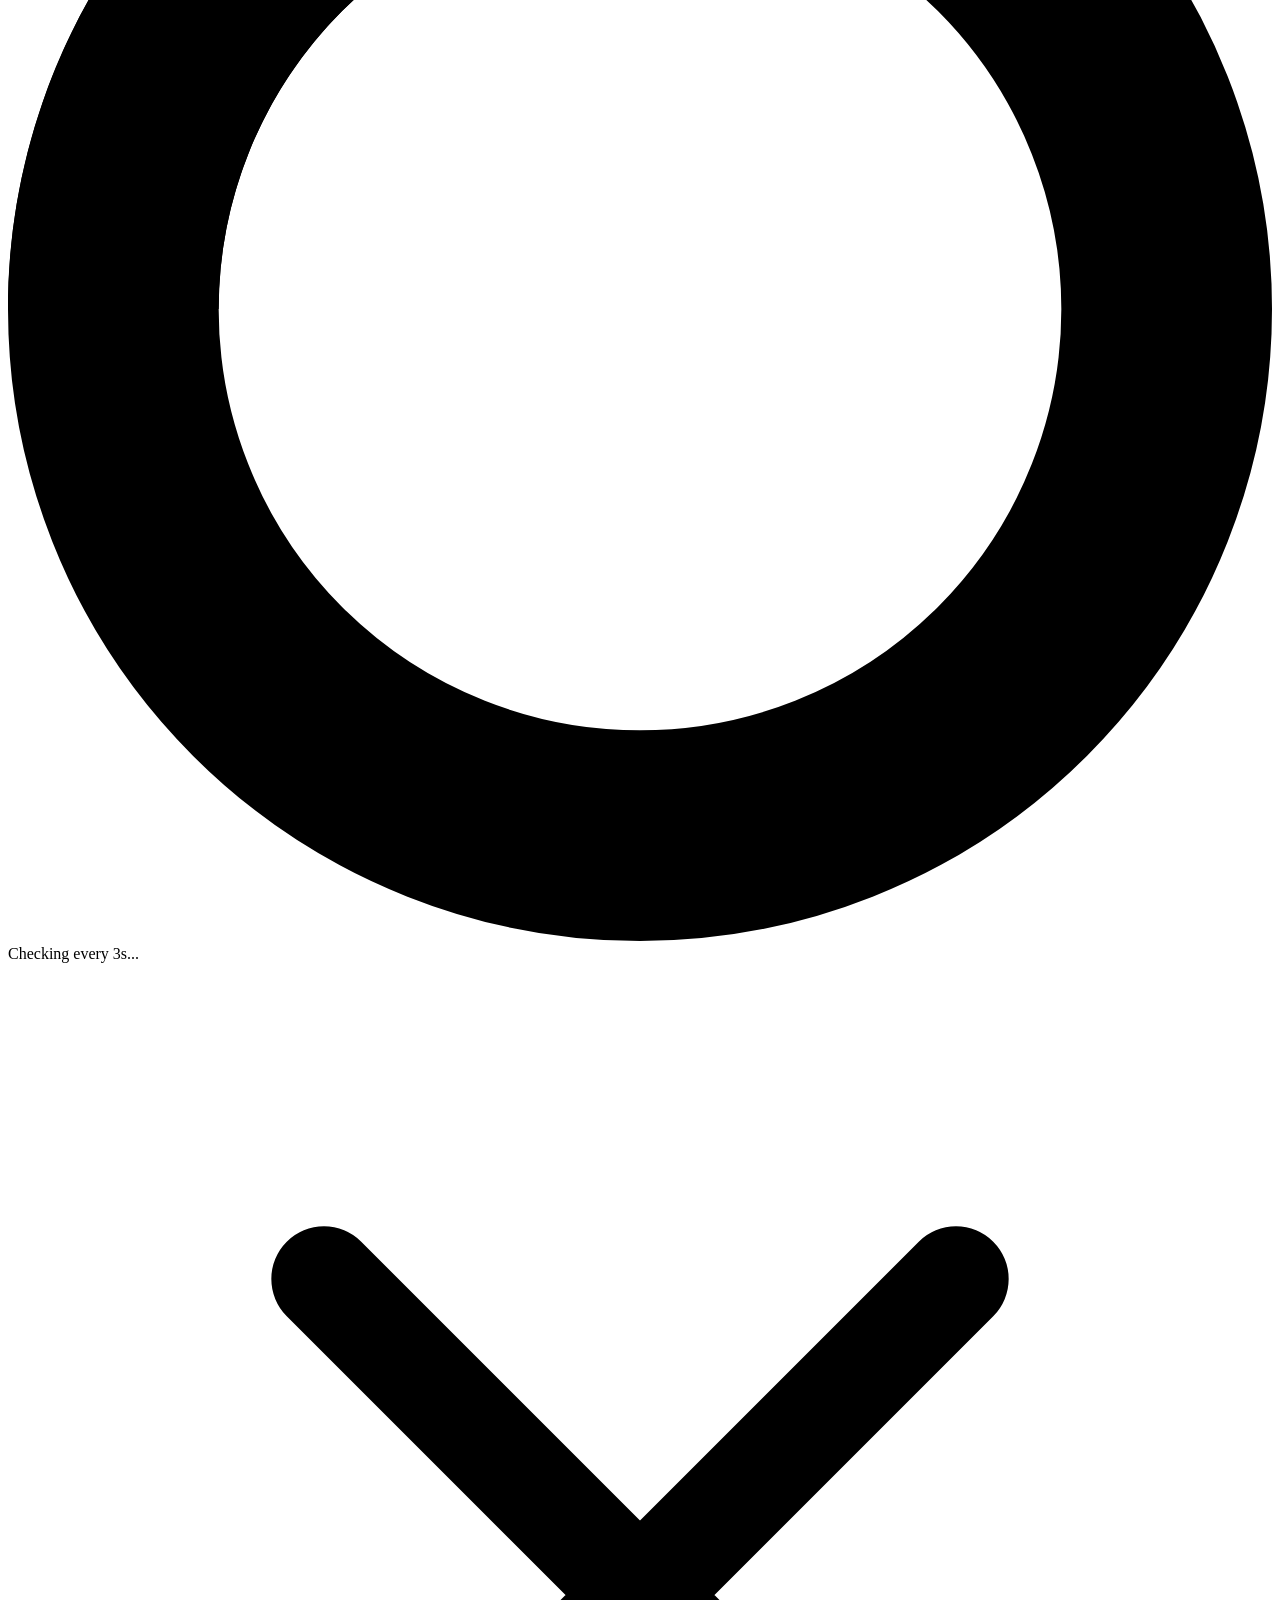
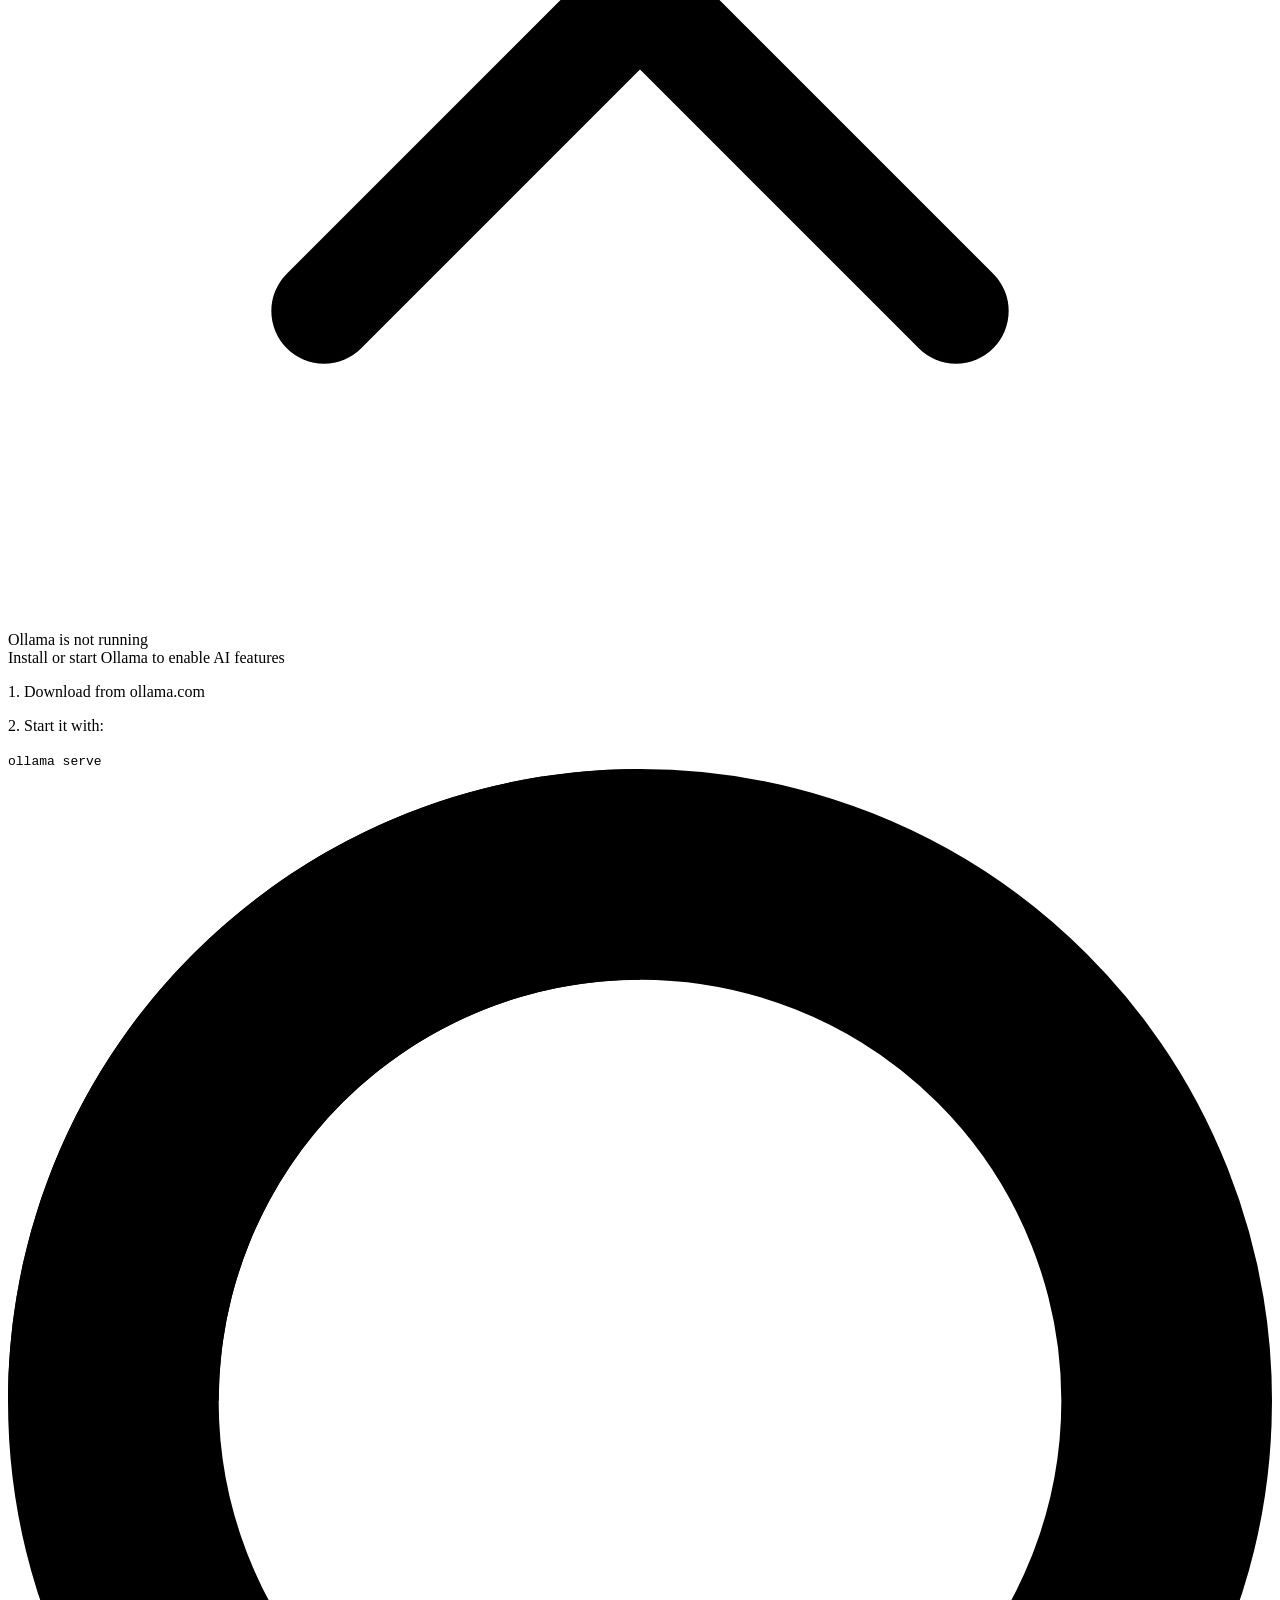
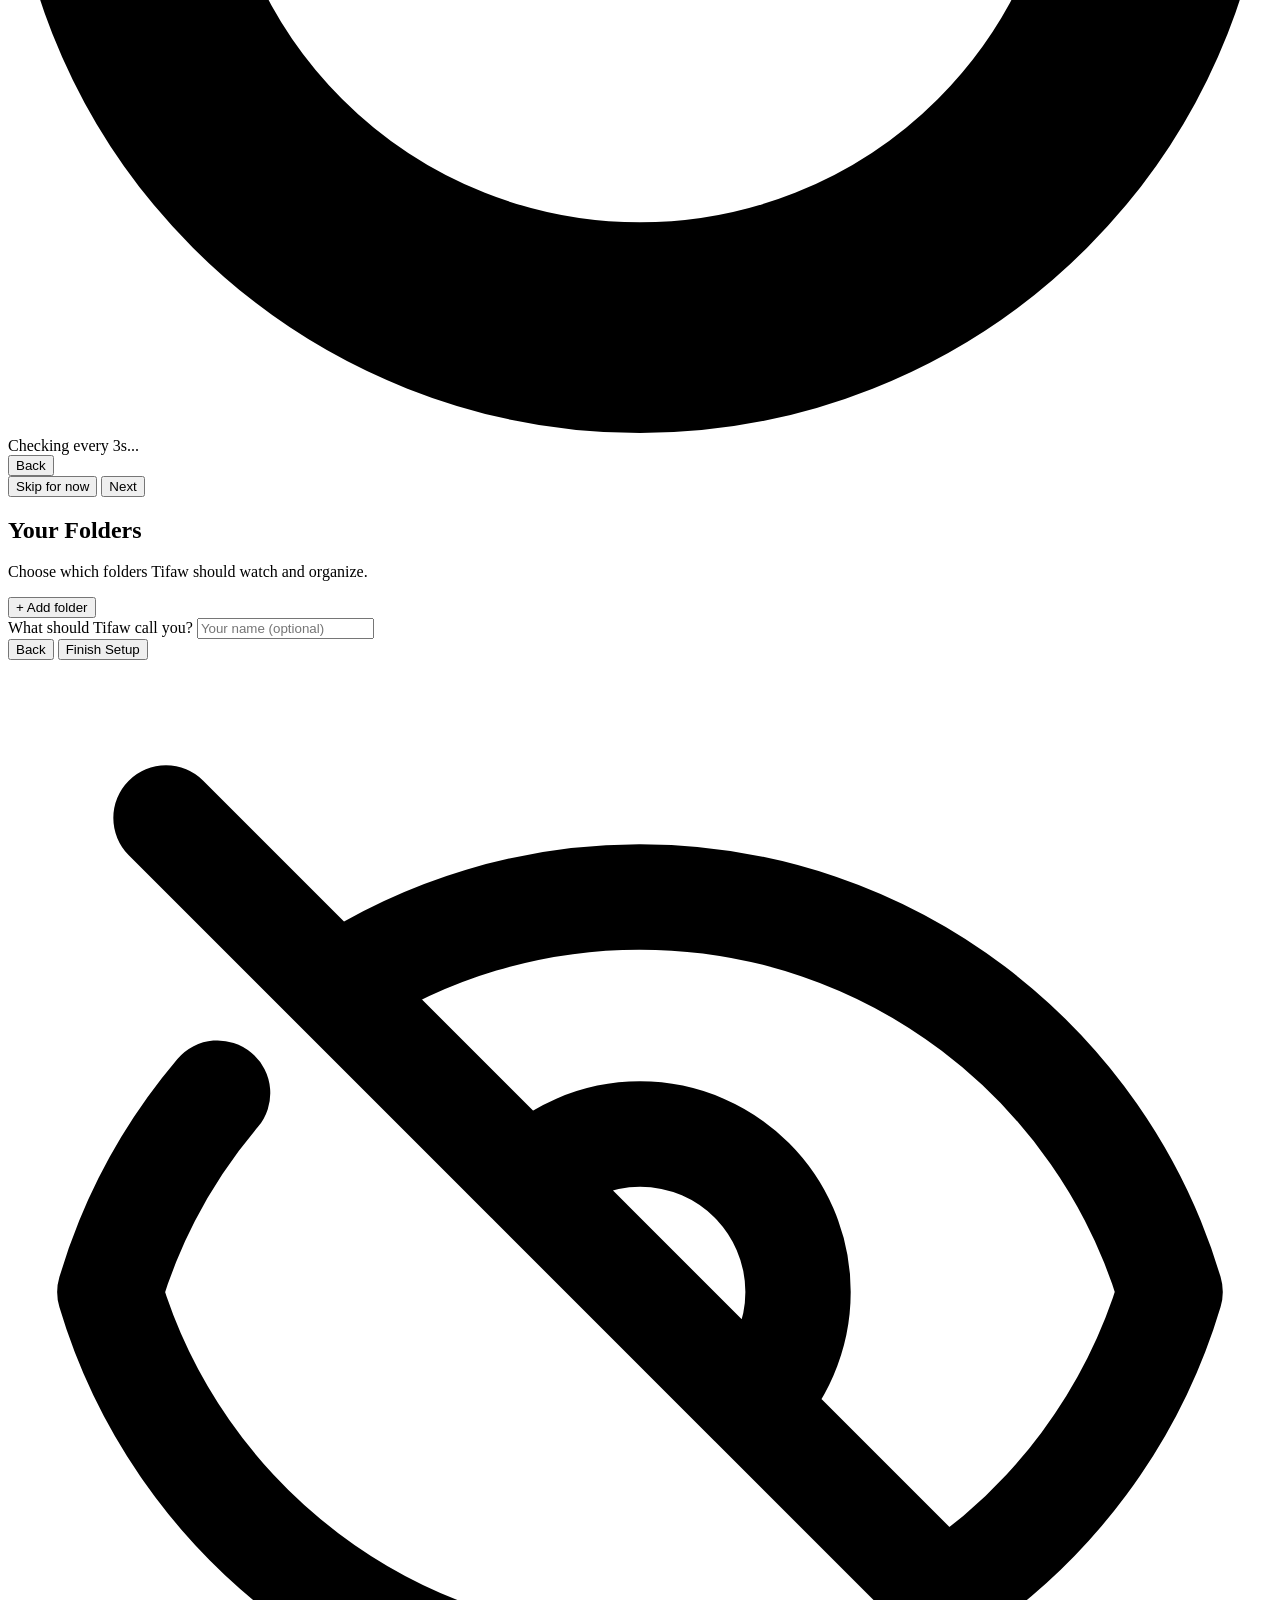
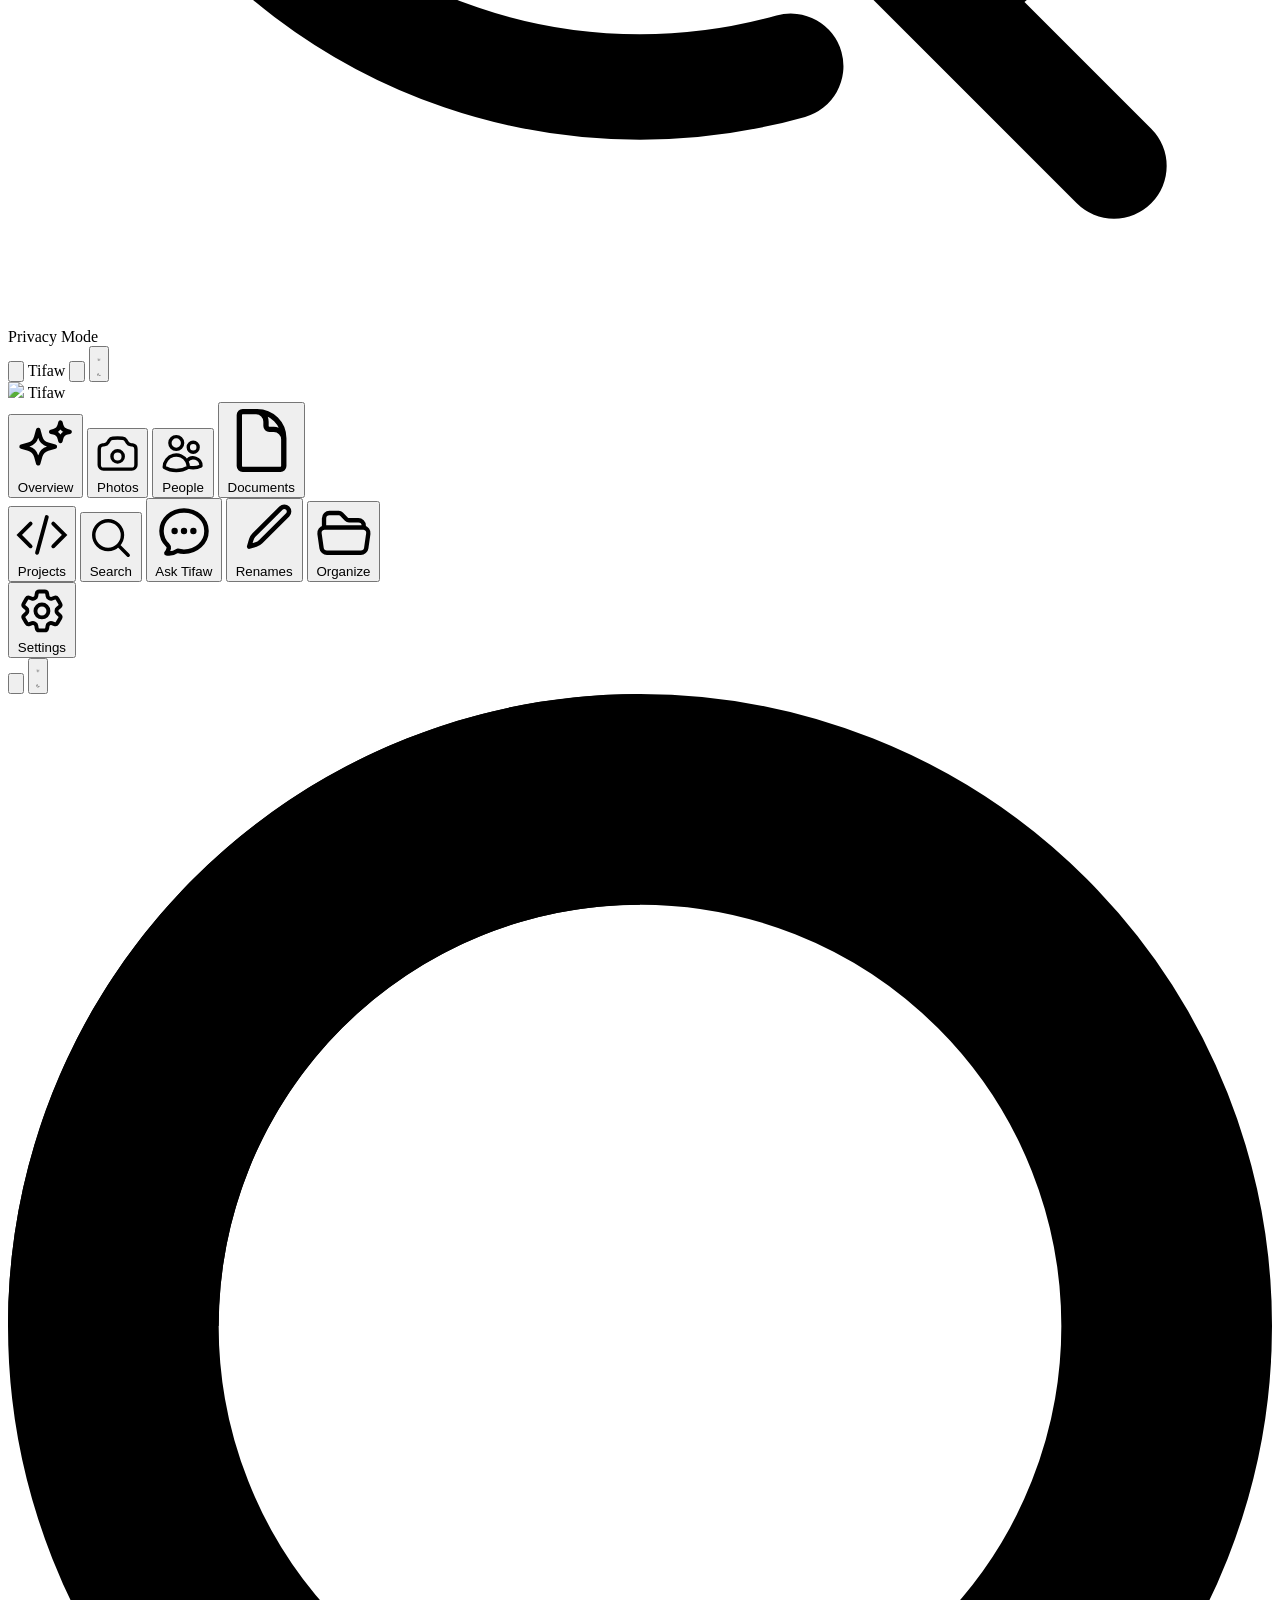
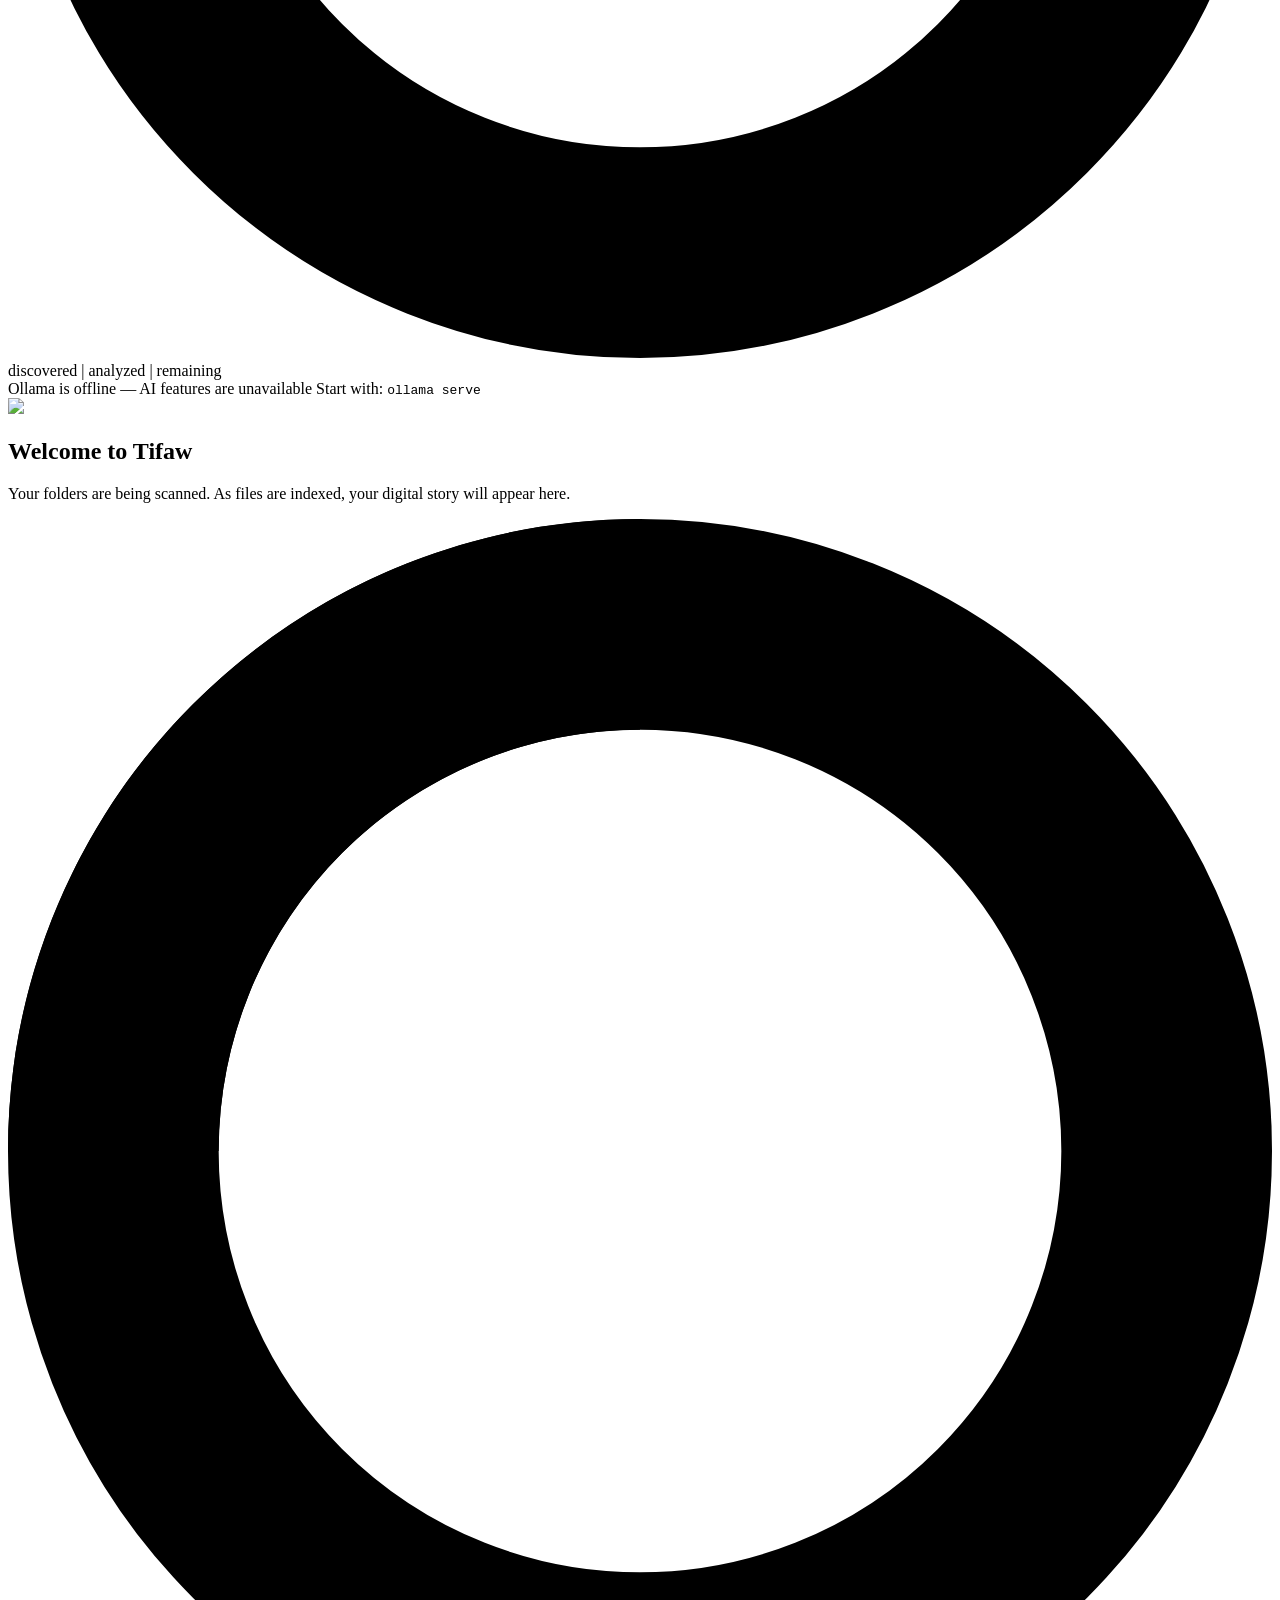
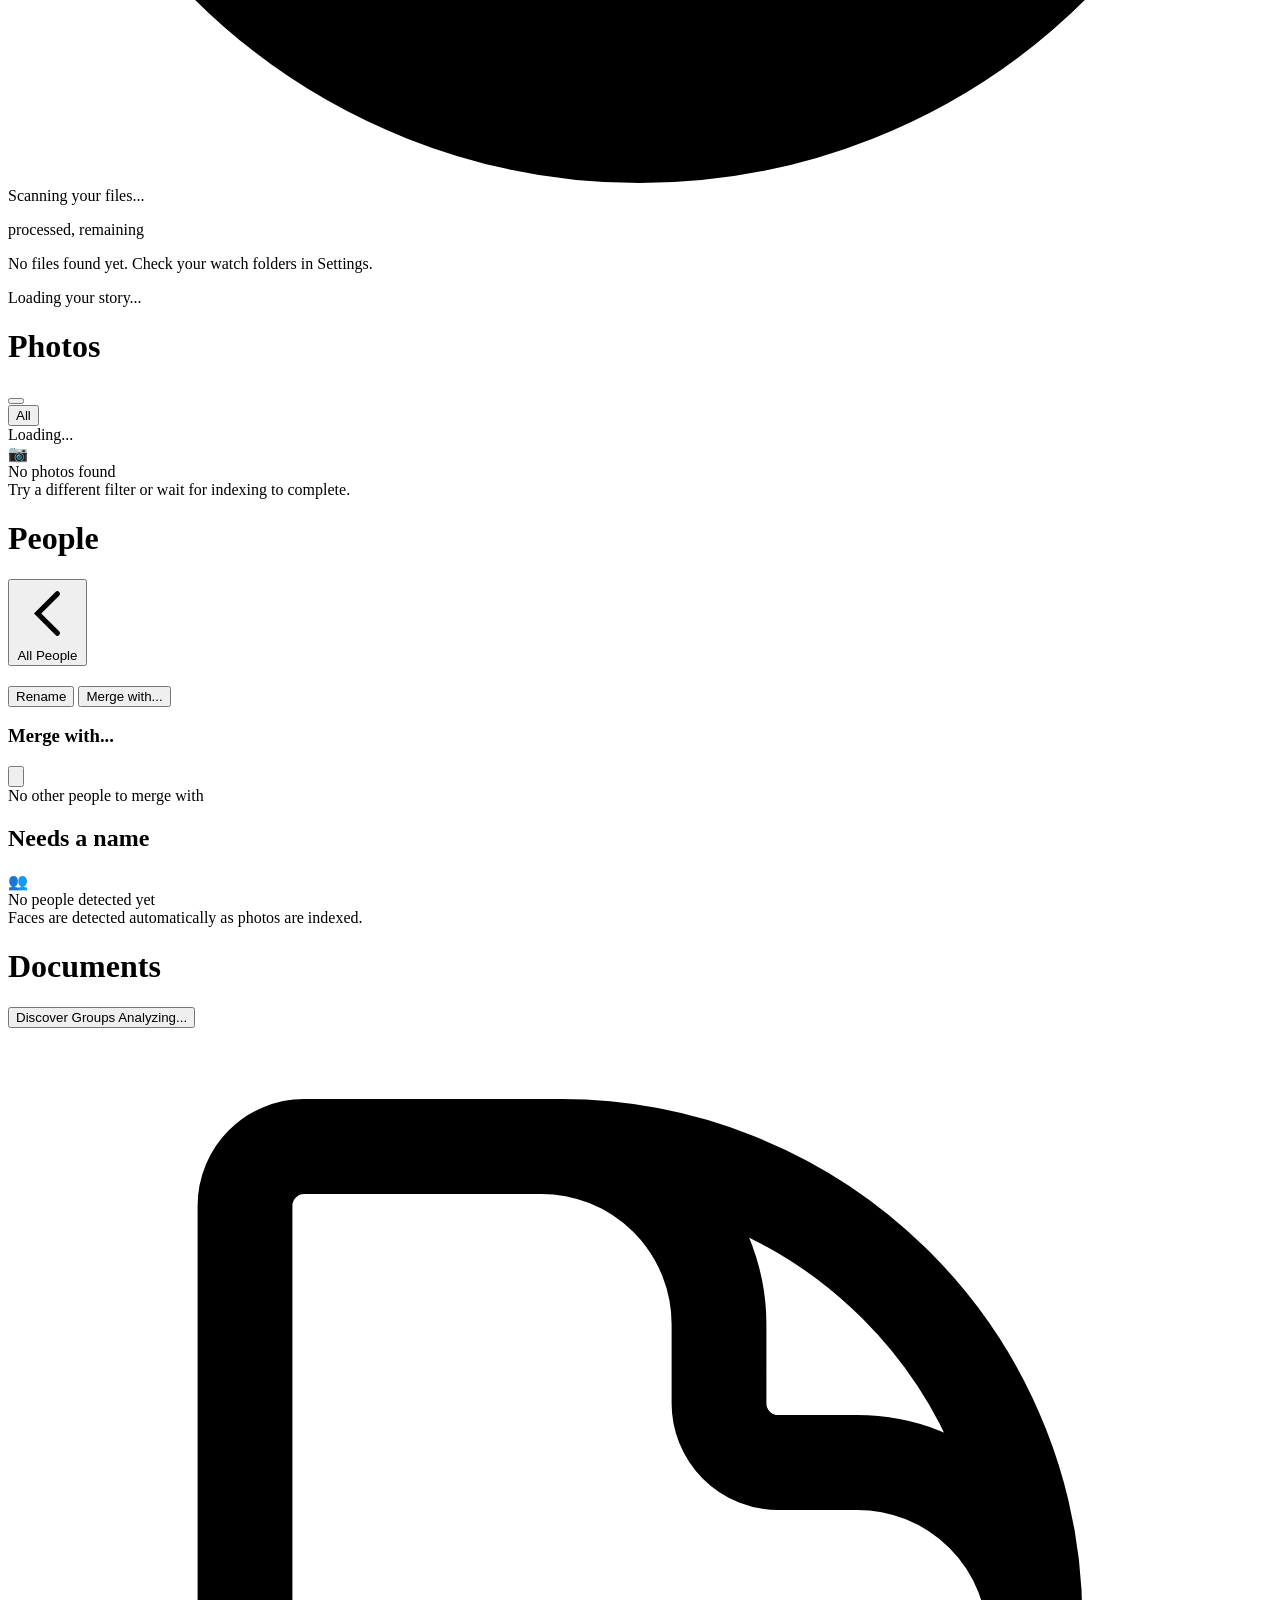
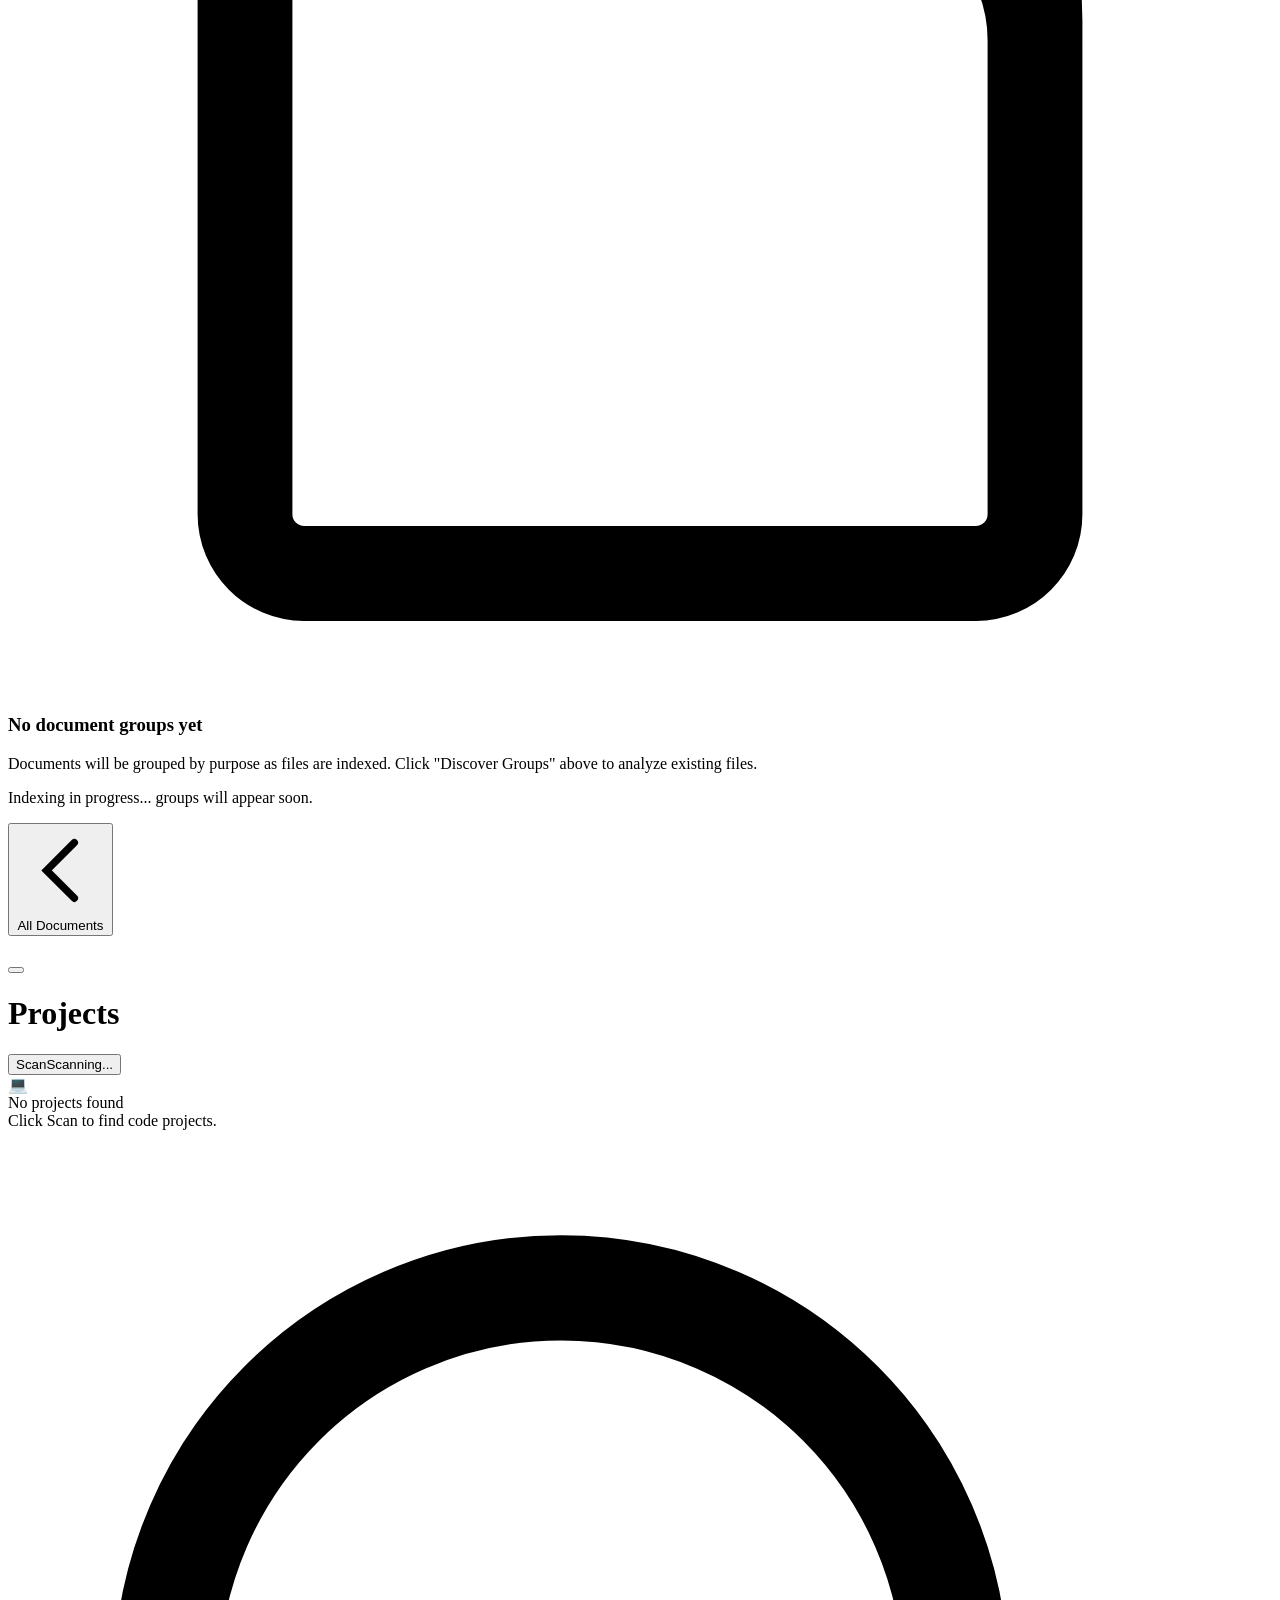
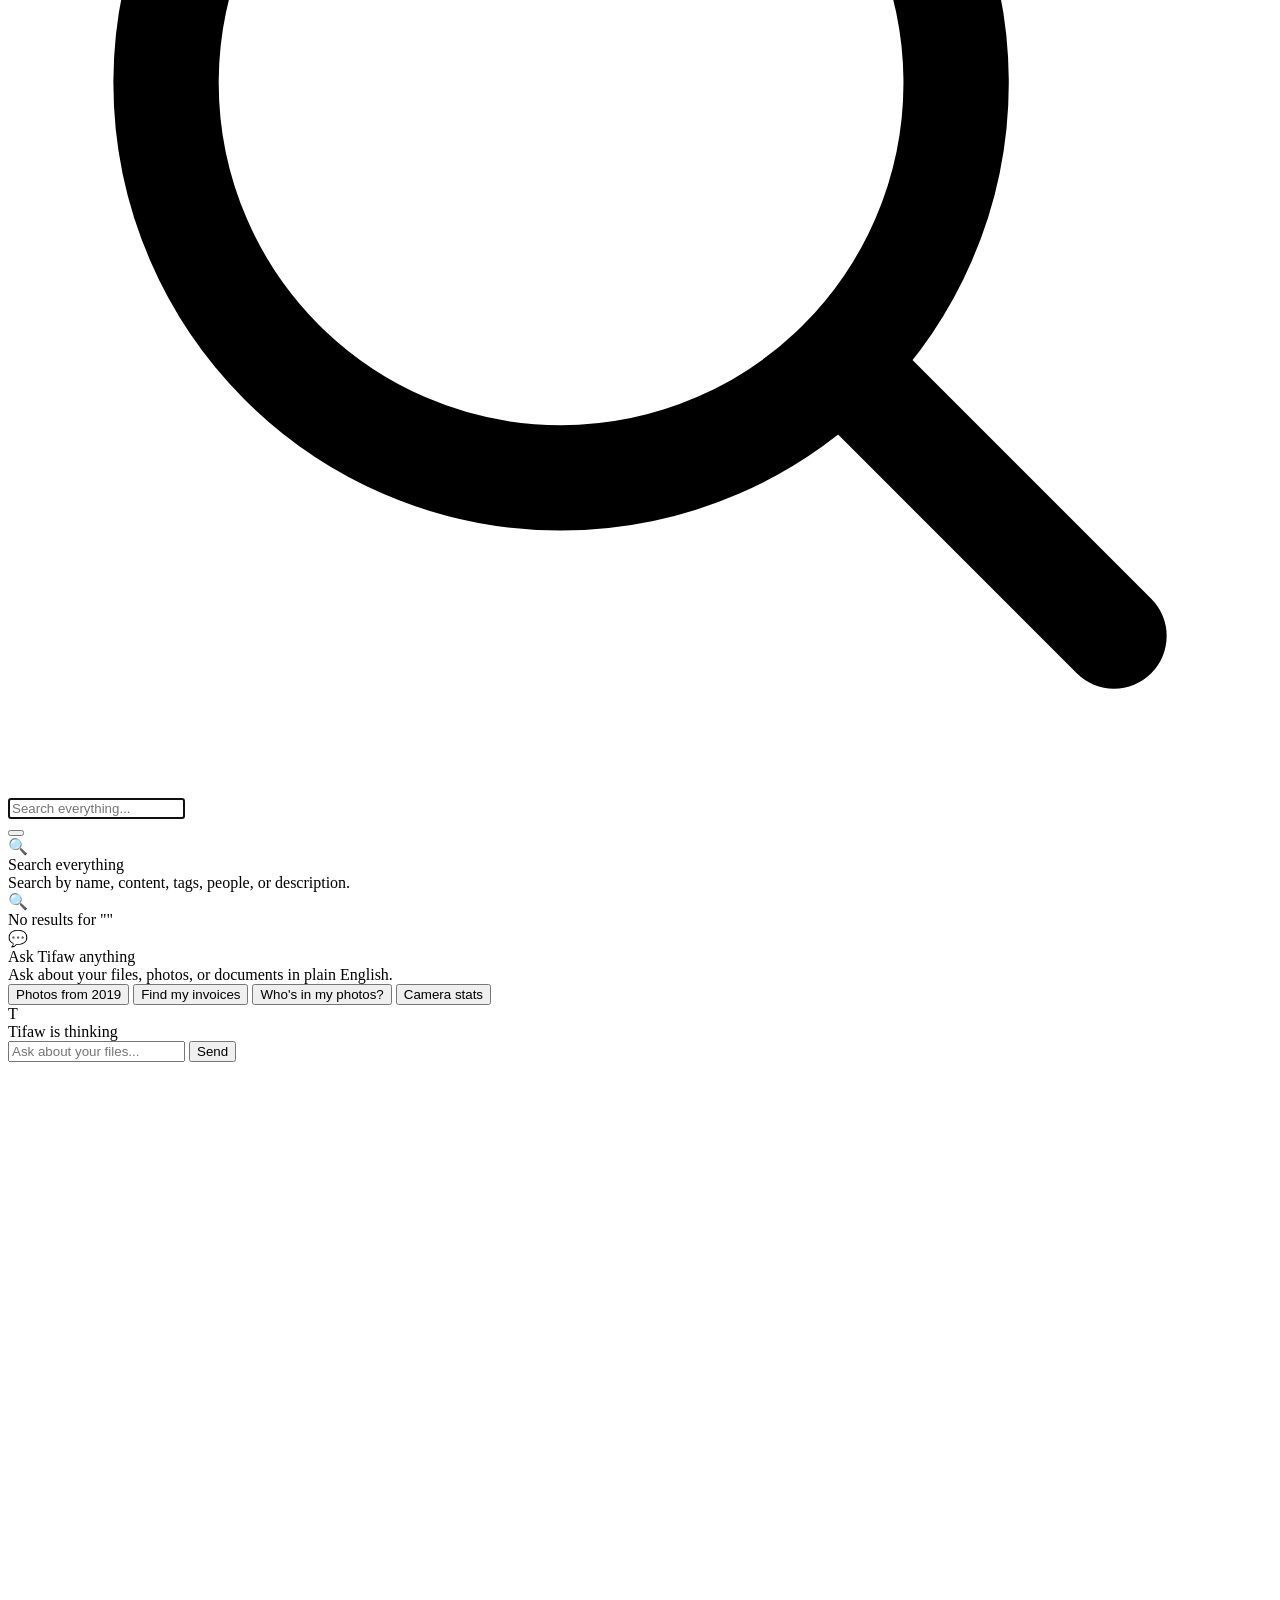
==== commit 7e05c0d4: "Add menubar mode, folder organize, and tiered indexing New features: - macOS menubar agent with rich" ====
--- a/frontend/index.html
+++ b/frontend/index.html
@@ -42,7 +42,7 @@
 
             <!-- Step 1: Welcome -->
             <div x-show="onboardingStep === 1" class="p-8 text-center">
-                <img src="/icon.png" class="w-16 h-16 rounded-2xl shadow-lg shadow-blue-500/20 mx-auto mb-6">
+                <img src="/icon.png" class="w-16 h-16 rounded-2xl shadow-lg shadow-blue-500/20 mx-auto mb-6 privacy-exempt">
                 <h2 class="text-2xl font-bold tracking-tight mb-2">Welcome to Tifaw</h2>
                 <p class="text-gray-500 dark:text-gray-400 text-sm leading-relaxed mb-8 max-w-sm mx-auto">
                     Your local AI file organizer. Tifaw scans, indexes, and understands your files — entirely on your machine. Nothing ever leaves your laptop.
@@ -186,7 +186,7 @@
     <nav :class="sidebarOpen ? 'translate-x-0' : '-translate-x-full'" class="fixed inset-y-0 left-0 w-56 bg-white dark:bg-gray-900 border-r border-gray-100 dark:border-gray-800 flex flex-col z-50 transition-transform duration-200 lg:translate-x-0 lg:static lg:z-auto">
         <div class="p-4 pb-2">
             <div class="flex items-center gap-2.5">
-                <img src="/icon.png" class="w-8 h-8 rounded-xl shadow-sm shadow-blue-500/30">
+                <img src="/icon.png" class="w-8 h-8 rounded-xl shadow-sm shadow-blue-500/30 privacy-exempt">
                 <span class="text-[15px] font-bold tracking-tight">Tifaw</span>
             </div>
         </div>
@@ -228,6 +228,10 @@
                 <span>Renames</span>
                 <span x-show="status.pending_renames>0" x-text="status.pending_renames" class="ml-auto bg-blue-500 text-white text-[10px] font-bold px-1.5 py-0.5 rounded-full"></span>
             </button>
+            <button @click="navigate('organize')" class="nav-btn" :class="view==='organize' ? 'bg-blue-50 dark:bg-blue-500/10 text-blue-600 dark:text-blue-400 font-medium' : 'text-gray-500 dark:text-gray-400 hover:bg-gray-50 dark:hover:bg-gray-800'">
+                <svg class="w-[18px] h-[18px]" fill="none" stroke="currentColor" stroke-width="1.8" viewBox="0 0 24 24"><path stroke-linecap="round" stroke-linejoin="round" d="M3.75 9.776c.112-.017.227-.026.344-.026h15.812c.117 0 .232.009.344.026m-16.5 0a2.25 2.25 0 00-1.883 2.542l.857 6a2.25 2.25 0 002.227 1.932H19.05a2.25 2.25 0 002.227-1.932l.857-6a2.25 2.25 0 00-1.883-2.542m-16.5 0V6A2.25 2.25 0 016 3.75h3.879a1.5 1.5 0 011.06.44l2.122 2.12a1.5 1.5 0 001.06.44H18A2.25 2.25 0 0120.25 9v.776"/></svg>
+                <span>Organize</span>
+            </button>
         </div>
 
         <!-- Sidebar bottom -->
@@ -258,11 +262,11 @@
     <main class="flex-1 overflow-y-auto pt-14 lg:pt-0">
 
         <!-- Global Progress Bar (indexing or AI busy) -->
-        <div x-show="status.queue_size > 0 || status.pending_files > 0 || aiBusy || chatLoading" x-transition class="sticky top-0 z-20 bg-white/90 dark:bg-gray-900/90 backdrop-blur border-b border-gray-100 dark:border-gray-800 px-5 py-2.5">
+        <div x-show="status.queue_size > 0 || status.pending_files > 0 || status.tier1_files > 0 || aiBusy || chatLoading" x-transition class="sticky top-0 z-20 bg-white/90 dark:bg-gray-900/90 backdrop-blur border-b border-gray-100 dark:border-gray-800 px-5 py-2.5">
             <div class="flex items-center gap-3">
                 <div class="flex items-center gap-2 text-sm font-medium text-blue-600 dark:text-blue-400">
                     <svg class="w-4 h-4 animate-spin" fill="none" viewBox="0 0 24 24"><circle class="opacity-25" cx="12" cy="12" r="10" stroke="currentColor" stroke-width="4"/><path class="opacity-75" fill="currentColor" d="M4 12a8 8 0 018-8V0C5.373 0 0 5.373 0 12h4z"/></svg>
-                    <span x-text="aiBusy ? aiBusyLabel : (chatLoading ? 'AI is thinking...' : 'Indexing files...')"></span>
+                    <span x-text="aiBusy ? aiBusyLabel : (chatLoading ? 'AI is thinking...' : 'Analyzing files...')"></span>
                 </div>
                 <div class="flex-1 h-1.5 bg-gray-100 dark:bg-gray-800 rounded-full overflow-hidden">
                     <div class="h-full rounded-full transition-all duration-500 indexing-progress"
@@ -270,9 +274,11 @@
                          :style="(aiBusy || chatLoading) ? 'width:100%' : ('width:' + (status.total_files > 0 ? Math.round((status.indexed_files / status.total_files) * 100) : 0) + '%')"></div>
                 </div>
                 <span x-show="!aiBusy && !chatLoading" class="text-xs text-gray-400 whitespace-nowrap">
-                    <span x-text="status.indexed_files"></span> / <span x-text="status.total_files"></span>
+                    <span x-text="status.total_files.toLocaleString()"></span> discovered
                     <span class="text-gray-300 dark:text-gray-600 mx-1">|</span>
-                    <span x-text="status.queue_size || status.pending_files"></span> remaining
+                    <span x-text="status.indexed_files"></span> analyzed
+                    <span class="text-gray-300 dark:text-gray-600 mx-1">|</span>
+                    <span x-text="status.queue_size + status.tier1_files"></span> remaining
                 </span>
             </div>
         </div>
@@ -290,7 +296,7 @@
         <div x-show="view==='overview'" class="min-h-screen">
             <!-- Overview empty state -->
             <div x-show="!overviewLoading && overview && overview.total_files === 0" class="flex flex-col items-center justify-center min-h-[60vh] px-6">
-                <img src="/icon.png" class="w-16 h-16 rounded-2xl shadow-lg shadow-blue-500/20 mb-6 opacity-70">
+                <img src="/icon.png" class="w-16 h-16 rounded-2xl shadow-lg shadow-blue-500/20 mb-6 opacity-70 privacy-exempt">
                 <h2 class="text-xl font-bold mb-2">Welcome to Tifaw</h2>
                 <p class="text-sm text-gray-500 dark:text-gray-400 text-center max-w-sm mb-6">
                     Your folders are being scanned. As files are indexed, your digital story will appear here.
@@ -894,7 +900,14 @@
             <div class="space-y-3">
                 <template x-for="p in renameProposals" :key="p.file_id">
                     <div class="card-enter bg-white dark:bg-gray-800/60 rounded-xl border border-gray-100 dark:border-gray-700/50 overflow-hidden flex flex-col sm:flex-row">
-                        <div x-show="p.is_image" class="sm:w-32 h-24 sm:h-auto flex-shrink-0 bg-gray-100 dark:bg-gray-900 overflow-hidden"><img :src="'/api/files/'+p.file_id+'/preview'" class="w-full h-full object-cover" loading="lazy"></div>
+                        <div x-show="p.has_preview" class="relative sm:w-32 h-24 sm:h-auto flex-shrink-0 bg-gray-100 dark:bg-gray-900 overflow-hidden">
+                            <img :src="'/api/files/'+p.file_id+'/thumbnail'" class="w-full h-full object-cover" loading="lazy" onerror="this.style.display='none'">
+                            <div x-show="p.is_video" class="absolute inset-0 flex items-center justify-center pointer-events-none">
+                                <div class="bg-black/50 rounded-full p-2">
+                                    <svg class="w-5 h-5 text-white" fill="currentColor" viewBox="0 0 20 20"><path d="M6.3 2.841A1.5 1.5 0 004 4.11v11.78a1.5 1.5 0 002.3 1.269l9.344-5.89a1.5 1.5 0 000-2.538L6.3 2.84z"/></svg>
+                                </div>
+                            </div>
+                        </div>
                         <div class="p-4 flex-1 min-w-0">
                             <div class="text-xs text-gray-400 line-through truncate" x-text="p.current_name"></div>
                             <div class="text-sm font-semibold text-emerald-600 dark:text-emerald-400 truncate" x-text="p.suggested_name"></div>
@@ -908,6 +921,114 @@
                 </template>
             </div>
             <div x-show="renameProposals.length===0" class="text-center py-16"><div class="text-4xl opacity-40 mb-3">&#x2728;</div><div class="text-base font-semibold text-gray-400 mb-1">All caught up</div><div class="text-sm text-gray-400 max-w-xs mx-auto">No pending renames. When Tifaw detects generic filenames, suggestions will appear here.</div></div>
+        </div>
+
+        <!-- ▸▸▸ ORGANIZE ▸▸▸ -->
+        <div x-show="view==='organize'" class="p-6 sm:p-10">
+            <h1 class="text-2xl font-bold tracking-tight mb-6">Organize Folder</h1>
+
+            <!-- Step 1: Setup — folder + strategy -->
+            <div x-show="!organizePlan && !organizeResult" class="space-y-4 max-w-2xl">
+                <!-- Folder selector -->
+                <div class="bg-white dark:bg-gray-800/60 border border-gray-100 dark:border-gray-700/50 rounded-2xl p-5">
+                    <h2 class="text-sm font-semibold mb-3">Target Folder</h2>
+                    <div class="flex items-center gap-2">
+                        <div class="flex-1 px-3 py-2.5 bg-gray-50 dark:bg-gray-900/50 border border-gray-100 dark:border-gray-700/50 rounded-lg text-sm truncate" :class="organizeFolder ? 'text-gray-700 dark:text-gray-300' : 'text-gray-400'" x-text="organizeFolder || 'No folder selected'"></div>
+                        <button @click="organizePickFolder()" class="px-4 py-2.5 bg-gray-100 dark:bg-gray-700 text-gray-600 dark:text-gray-300 text-sm font-medium rounded-lg hover:bg-gray-200 dark:hover:bg-gray-600 transition-colors">Browse</button>
+                    </div>
+                </div>
+
+                <!-- Strategy selector -->
+                <div class="bg-white dark:bg-gray-800/60 border border-gray-100 dark:border-gray-700/50 rounded-2xl p-5">
+                    <h2 class="text-sm font-semibold mb-3">Organization Strategy</h2>
+                    <div class="grid grid-cols-1 sm:grid-cols-3 gap-3">
+                        <button @click="organizeStrategy='file_type'" class="text-left p-4 rounded-xl border-2 transition-all" :class="organizeStrategy==='file_type' ? 'border-blue-500 bg-blue-50 dark:bg-blue-500/10' : 'border-gray-100 dark:border-gray-700/50 hover:border-gray-200 dark:hover:border-gray-600'">
+                            <div class="text-xl mb-2">&#x1F4C2;</div>
+                            <div class="font-medium text-sm">By File Type</div>
+                            <div class="text-xs text-gray-400 mt-1">Group by extension: Images, Documents, Code, etc.</div>
+                        </button>
+                        <button @click="organizeStrategy='ai_content'" class="text-left p-4 rounded-xl border-2 transition-all" :class="organizeStrategy==='ai_content' ? 'border-blue-500 bg-blue-50 dark:bg-blue-500/10' : 'border-gray-100 dark:border-gray-700/50 hover:border-gray-200 dark:hover:border-gray-600'">
+                            <div class="text-xl mb-2">&#x1F9E0;</div>
+                            <div class="font-medium text-sm">By AI Content</div>
+                            <div class="text-xs text-gray-400 mt-1">AI analyzes descriptions and tags to find logical groups.</div>
+                        </button>
+                        <button @click="organizeStrategy='date'" class="text-left p-4 rounded-xl border-2 transition-all" :class="organizeStrategy==='date' ? 'border-blue-500 bg-blue-50 dark:bg-blue-500/10' : 'border-gray-100 dark:border-gray-700/50 hover:border-gray-200 dark:hover:border-gray-600'">
+                            <div class="text-xl mb-2">&#x1F4C5;</div>
+                            <div class="font-medium text-sm">By Date</div>
+                            <div class="text-xs text-gray-400 mt-1">Group by modification date: 2024/March, 2024/April, etc.</div>
+                        </button>
+                    </div>
+                </div>
+
+                <!-- Preview button -->
+                <button @click="organizePreview()" :disabled="!organizeFolder || organizeLoading" class="w-full py-3 bg-blue-500 text-white font-medium rounded-xl hover:bg-blue-400 disabled:opacity-40 disabled:cursor-not-allowed transition-colors">
+                    <span x-show="!organizeLoading">Preview Organization</span>
+                    <span x-show="organizeLoading" class="flex items-center justify-center gap-2">
+                        <svg class="w-4 h-4 animate-spin" fill="none" viewBox="0 0 24 24"><circle class="opacity-25" cx="12" cy="12" r="10" stroke="currentColor" stroke-width="4"/><path class="opacity-75" fill="currentColor" d="M4 12a8 8 0 018-8V0C5.373 0 0 5.373 0 12h4z"/></svg>
+                        Analyzing...
+                    </span>
+                </button>
+            </div>
+
+            <!-- Step 2: Preview plan -->
+            <div x-show="organizePlan" class="space-y-4 max-w-2xl">
+                <div class="flex items-center justify-between">
+                    <h2 class="text-lg font-semibold">Proposed Structure</h2>
+                    <button @click="organizePlan=null" class="text-sm text-gray-400 hover:text-gray-600 dark:hover:text-gray-300 transition-colors">Back</button>
+                </div>
+
+                <template x-for="group in (organizePlan?.groups || [])" :key="group.folder_name">
+                    <div class="bg-white dark:bg-gray-800/60 border border-gray-100 dark:border-gray-700/50 rounded-xl p-4">
+                        <div class="flex items-center gap-2 mb-2">
+                            <svg class="w-4 h-4 text-blue-500" fill="none" stroke="currentColor" stroke-width="2" viewBox="0 0 24 24"><path stroke-linecap="round" stroke-linejoin="round" d="M2.25 12.75V12A2.25 2.25 0 014.5 9.75h15A2.25 2.25 0 0121.75 12v.75m-8.69-6.44l-2.12-2.12a1.5 1.5 0 00-1.061-.44H4.5A2.25 2.25 0 002.25 6v12a2.25 2.25 0 002.25 2.25h15A2.25 2.25 0 0021.75 18V9a2.25 2.25 0 00-2.25-2.25h-5.379a1.5 1.5 0 01-1.06-.44z"/></svg>
+                            <span class="font-semibold text-sm" x-text="group.folder_name"></span>
+                            <span class="text-xs text-gray-400 ml-auto" x-text="group.files.length + ' files'"></span>
+                        </div>
+                        <div class="space-y-1 ml-6">
+                            <template x-for="f in group.files" :key="f">
+                                <div class="text-xs text-gray-500 dark:text-gray-400 truncate" x-text="f.split('/').pop()"></div>
+                            </template>
+                        </div>
+                    </div>
+                </template>
+
+                <!-- Move button / confirmation -->
+                <div x-show="!organizeConfirm">
+                    <button @click="organizeConfirm=true" class="w-full py-3 bg-emerald-500 text-white font-medium rounded-xl hover:bg-emerald-400 transition-colors">Move Files</button>
+                </div>
+                <div x-show="organizeConfirm" class="bg-amber-50 dark:bg-amber-500/10 border border-amber-200 dark:border-amber-500/30 rounded-xl p-4">
+                    <p class="text-sm text-amber-700 dark:text-amber-400 mb-3">This will move files on disk into new sub-folders. Continue?</p>
+                    <div class="flex gap-2">
+                        <button @click="organizeExecute()" :disabled="organizeExecuting" class="px-4 py-2 bg-emerald-500 text-white text-sm font-medium rounded-lg hover:bg-emerald-400 disabled:opacity-40 transition-colors">
+                            <span x-show="!organizeExecuting">Confirm</span>
+                            <span x-show="organizeExecuting" class="flex items-center gap-2">
+                                <svg class="w-3.5 h-3.5 animate-spin" fill="none" viewBox="0 0 24 24"><circle class="opacity-25" cx="12" cy="12" r="10" stroke="currentColor" stroke-width="4"/><path class="opacity-75" fill="currentColor" d="M4 12a8 8 0 018-8V0C5.373 0 0 5.373 0 12h4z"/></svg>
+                                Moving...
+                            </span>
+                        </button>
+                        <button @click="organizeConfirm=false" class="px-4 py-2 bg-gray-100 dark:bg-gray-700 text-gray-600 dark:text-gray-300 text-sm font-medium rounded-lg hover:bg-gray-200 dark:hover:bg-gray-600 transition-colors">Cancel</button>
+                    </div>
+                </div>
+            </div>
+
+            <!-- Step 3: Result -->
+            <div x-show="organizeResult" class="space-y-4 max-w-2xl">
+                <div class="bg-emerald-50 dark:bg-emerald-500/10 border border-emerald-200 dark:border-emerald-500/30 rounded-2xl p-6 text-center">
+                    <div class="text-3xl mb-2">&#x2705;</div>
+                    <div class="text-lg font-semibold" x-text="organizeResult?.moved + ' files moved'"></div>
+                    <div x-show="organizeResult?.errors > 0" class="text-sm text-red-500 mt-1" x-text="organizeResult?.errors + ' errors'"></div>
+                </div>
+                <!-- Error details -->
+                <template x-if="organizeResult?.error_details?.length > 0">
+                    <div class="bg-red-50 dark:bg-red-500/10 border border-red-200 dark:border-red-500/30 rounded-xl p-4">
+                        <h3 class="text-sm font-semibold text-red-600 dark:text-red-400 mb-2">Errors</h3>
+                        <template x-for="err in organizeResult.error_details" :key="err.file">
+                            <div class="text-xs text-red-500 truncate" x-text="err.file.split('/').pop() + ': ' + err.error"></div>
+                        </template>
+                    </div>
+                </template>
+                <button @click="organizeReset()" class="w-full py-3 bg-gray-100 dark:bg-gray-800 text-gray-600 dark:text-gray-300 rounded-xl text-sm font-medium hover:bg-gray-200 dark:hover:bg-gray-700 transition-colors">Organize Another Folder</button>
+            </div>
         </div>
 
         <!-- ▸▸▸ SETTINGS ▸▸▸ -->
@@ -964,6 +1085,11 @@
                     <div class="flex items-center gap-4"><label class="toggle-switch"><input type="checkbox" :checked="configData.rename?.enabled" @change="configData.rename={...(configData.rename||{}),enabled:$event.target.checked}"><span class="toggle-slider"></span></label><div><div class="text-sm">Enable smart renaming</div><div class="text-xs text-gray-400 mt-0.5">Suggest better names for generic filenames</div></div></div>
                     <div class="flex items-center gap-4"><label class="toggle-switch"><input type="checkbox" :checked="configData.rename?.auto_approve" @change="configData.rename={...(configData.rename||{}),auto_approve:$event.target.checked}"><span class="toggle-slider"></span></label><div><div class="text-sm">Auto-approve renames</div><div class="text-xs text-gray-400 mt-0.5">Rename without asking</div></div></div>
                 </div>
+            </div>
+            <!-- Indexing -->
+            <div class="bg-white dark:bg-gray-800/60 border border-gray-100 dark:border-gray-700/50 rounded-2xl p-5 mb-4">
+                <h2 class="text-sm font-semibold mb-3">Indexing</h2>
+                <div class="flex items-center gap-4"><label class="toggle-switch"><input type="checkbox" :checked="configData.indexing?.recursive !== false" @change="if(!configData.indexing) configData.indexing={}; configData.indexing.recursive=$event.target.checked"><span class="toggle-slider"></span></label><div><div class="text-sm">Recursive scanning</div><div class="text-xs text-gray-400 mt-0.5">Scan sub-folders inside watch folders. Code projects are automatically detected and skipped.</div></div></div>
             </div>
             <!-- Re-index All -->
             <div class="bg-white dark:bg-gray-800/60 border border-gray-100 dark:border-gray-700/50 rounded-2xl p-5 mb-4">
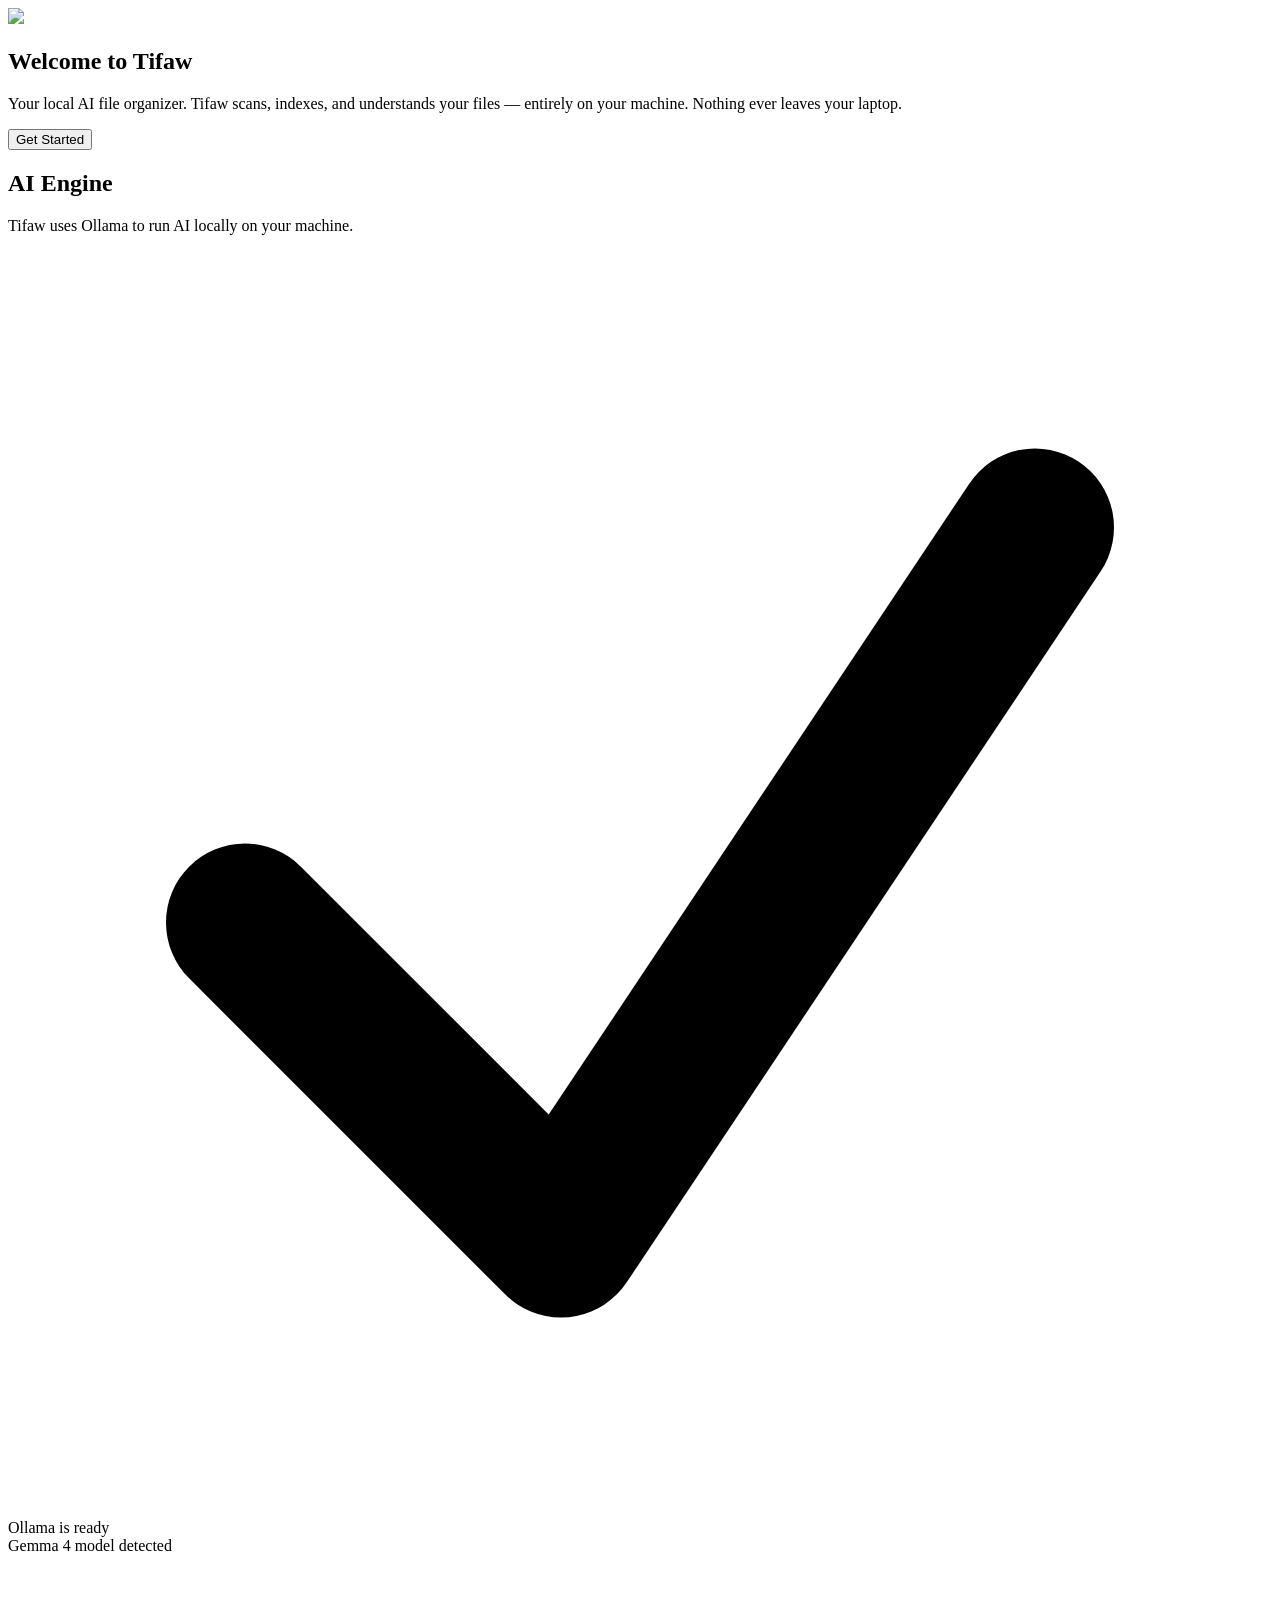
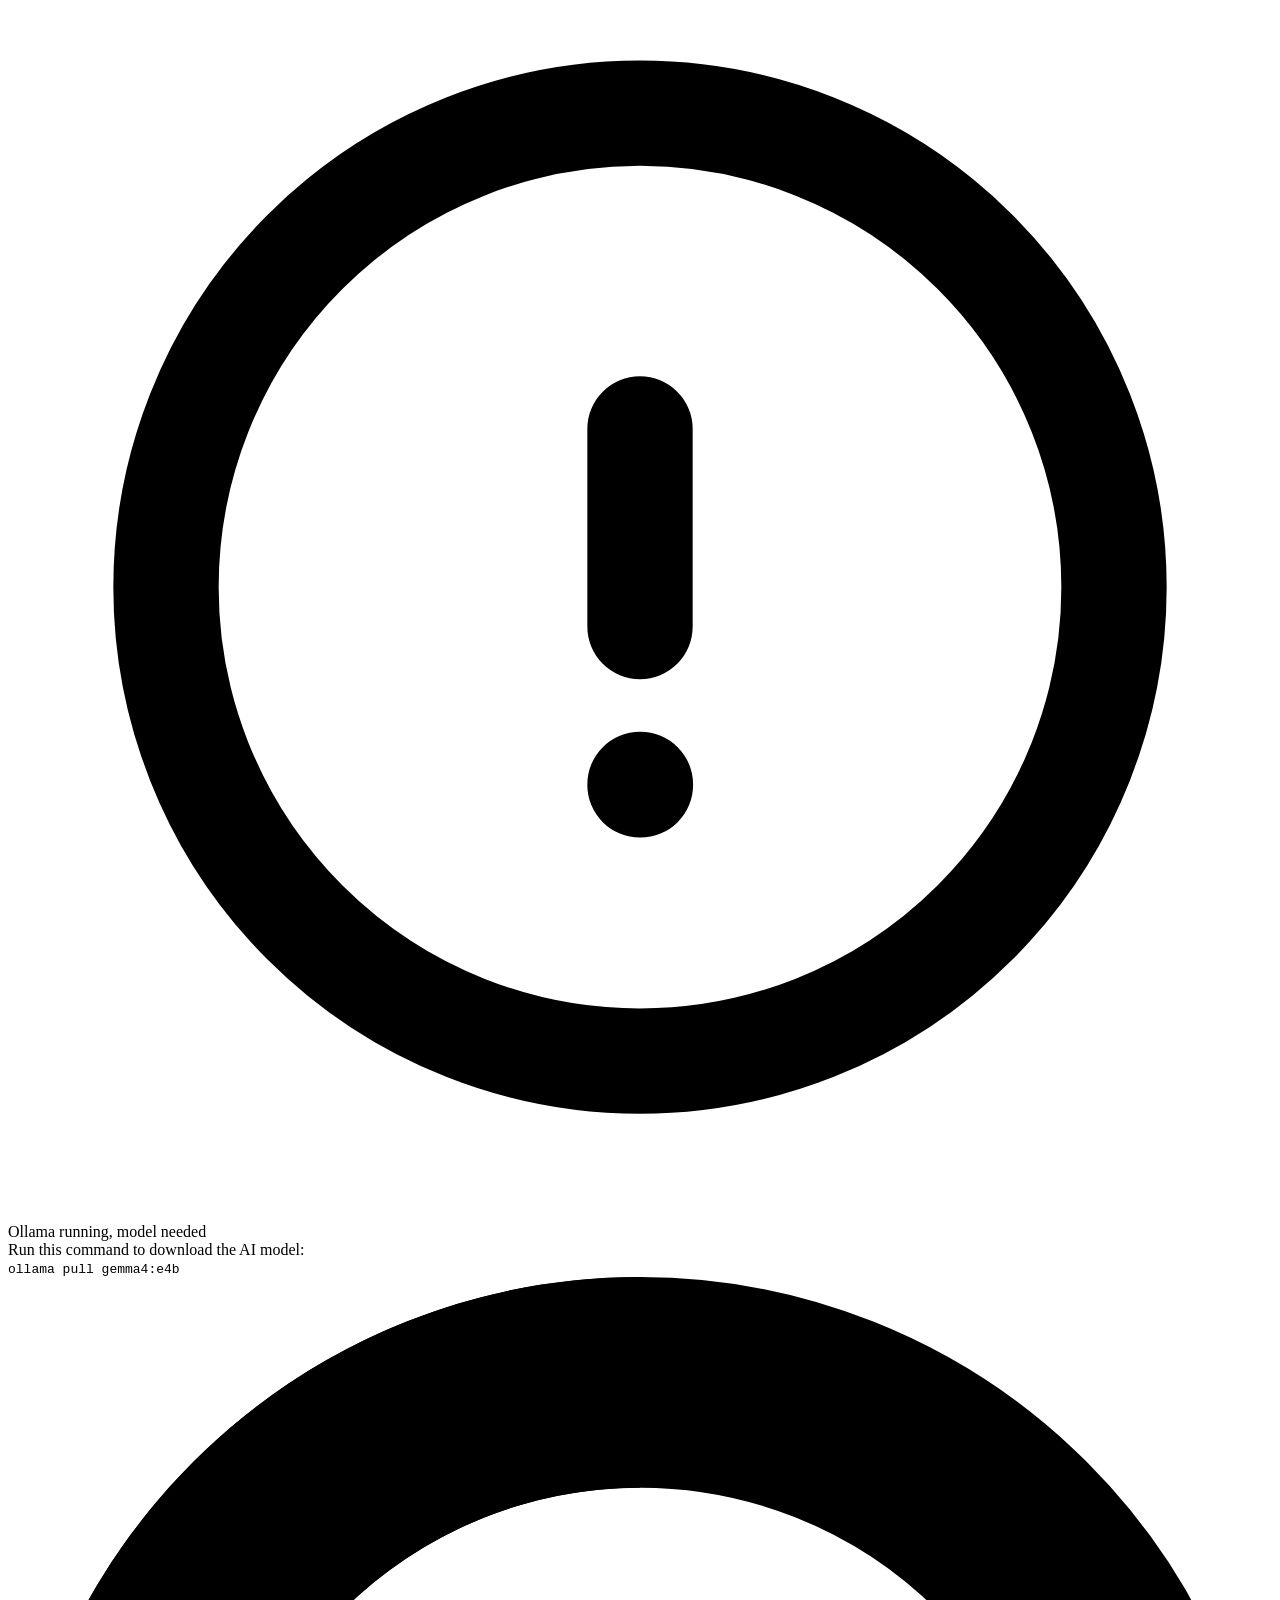
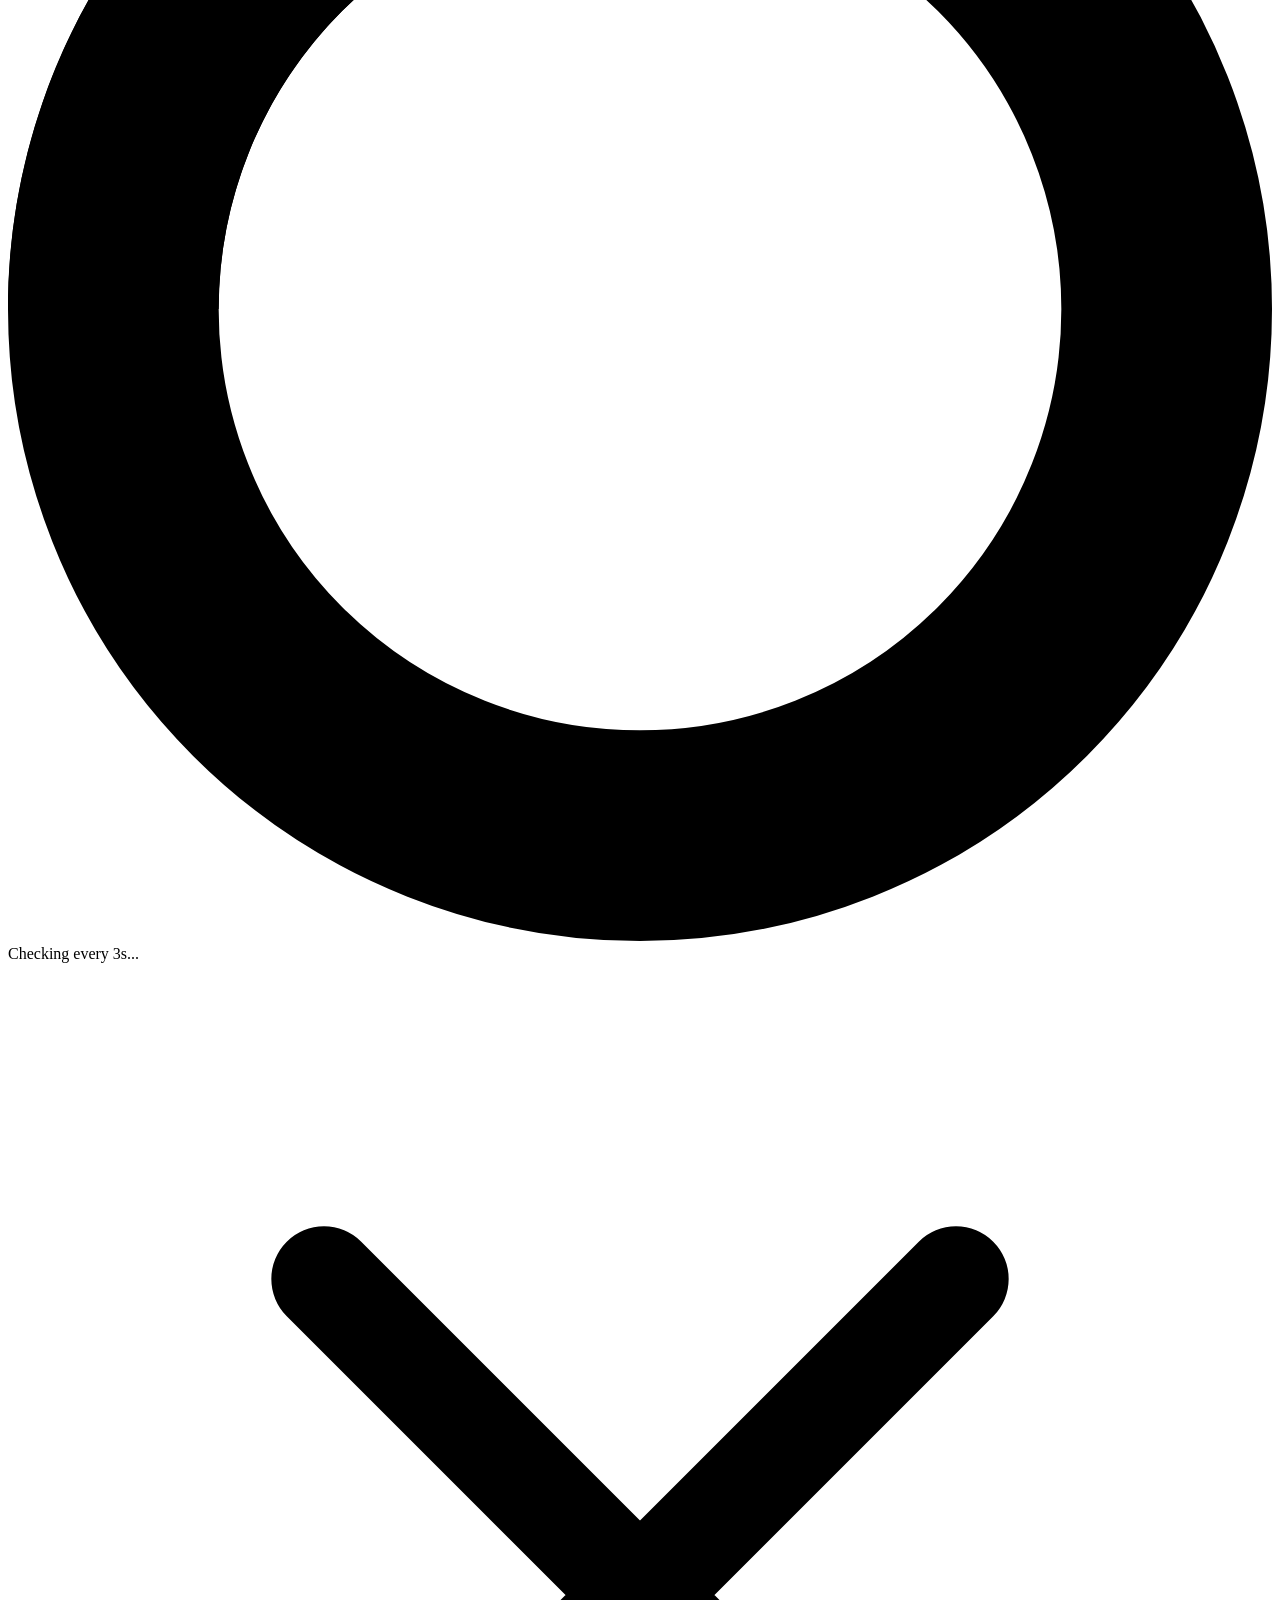
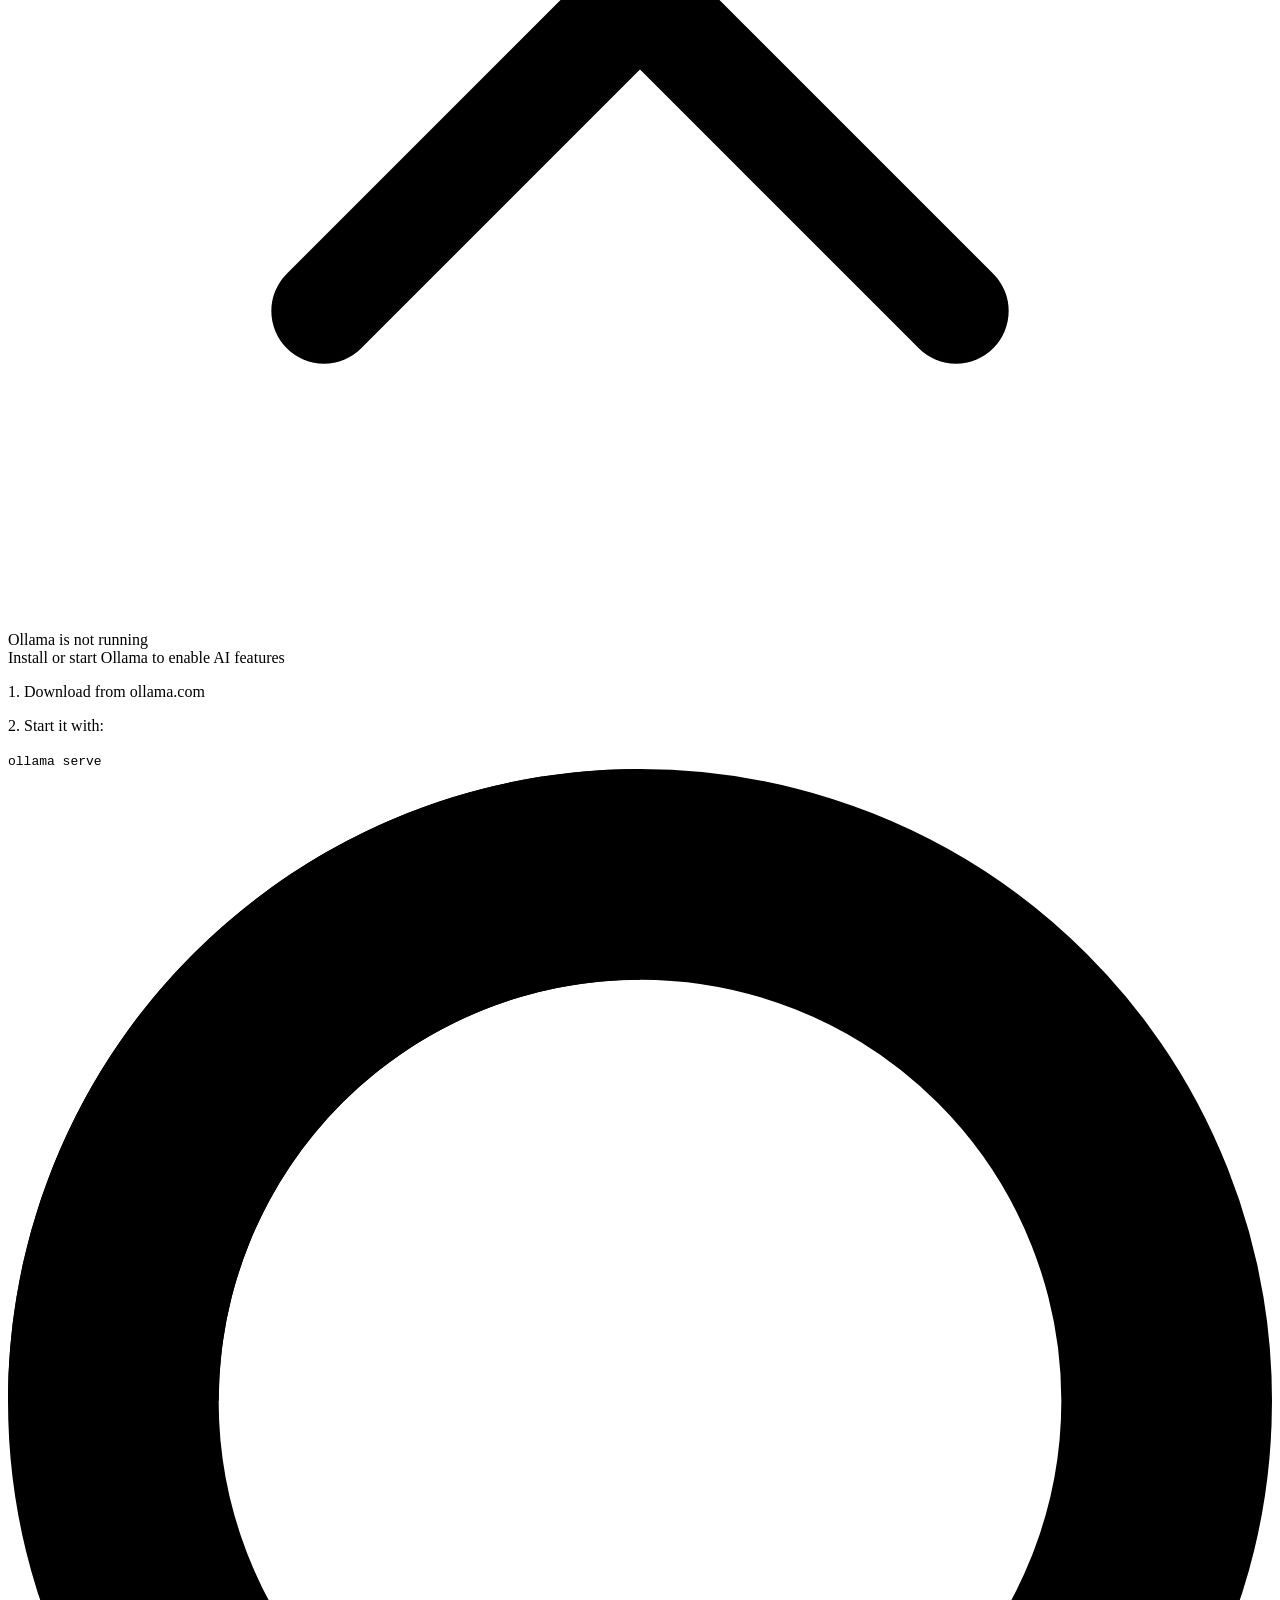
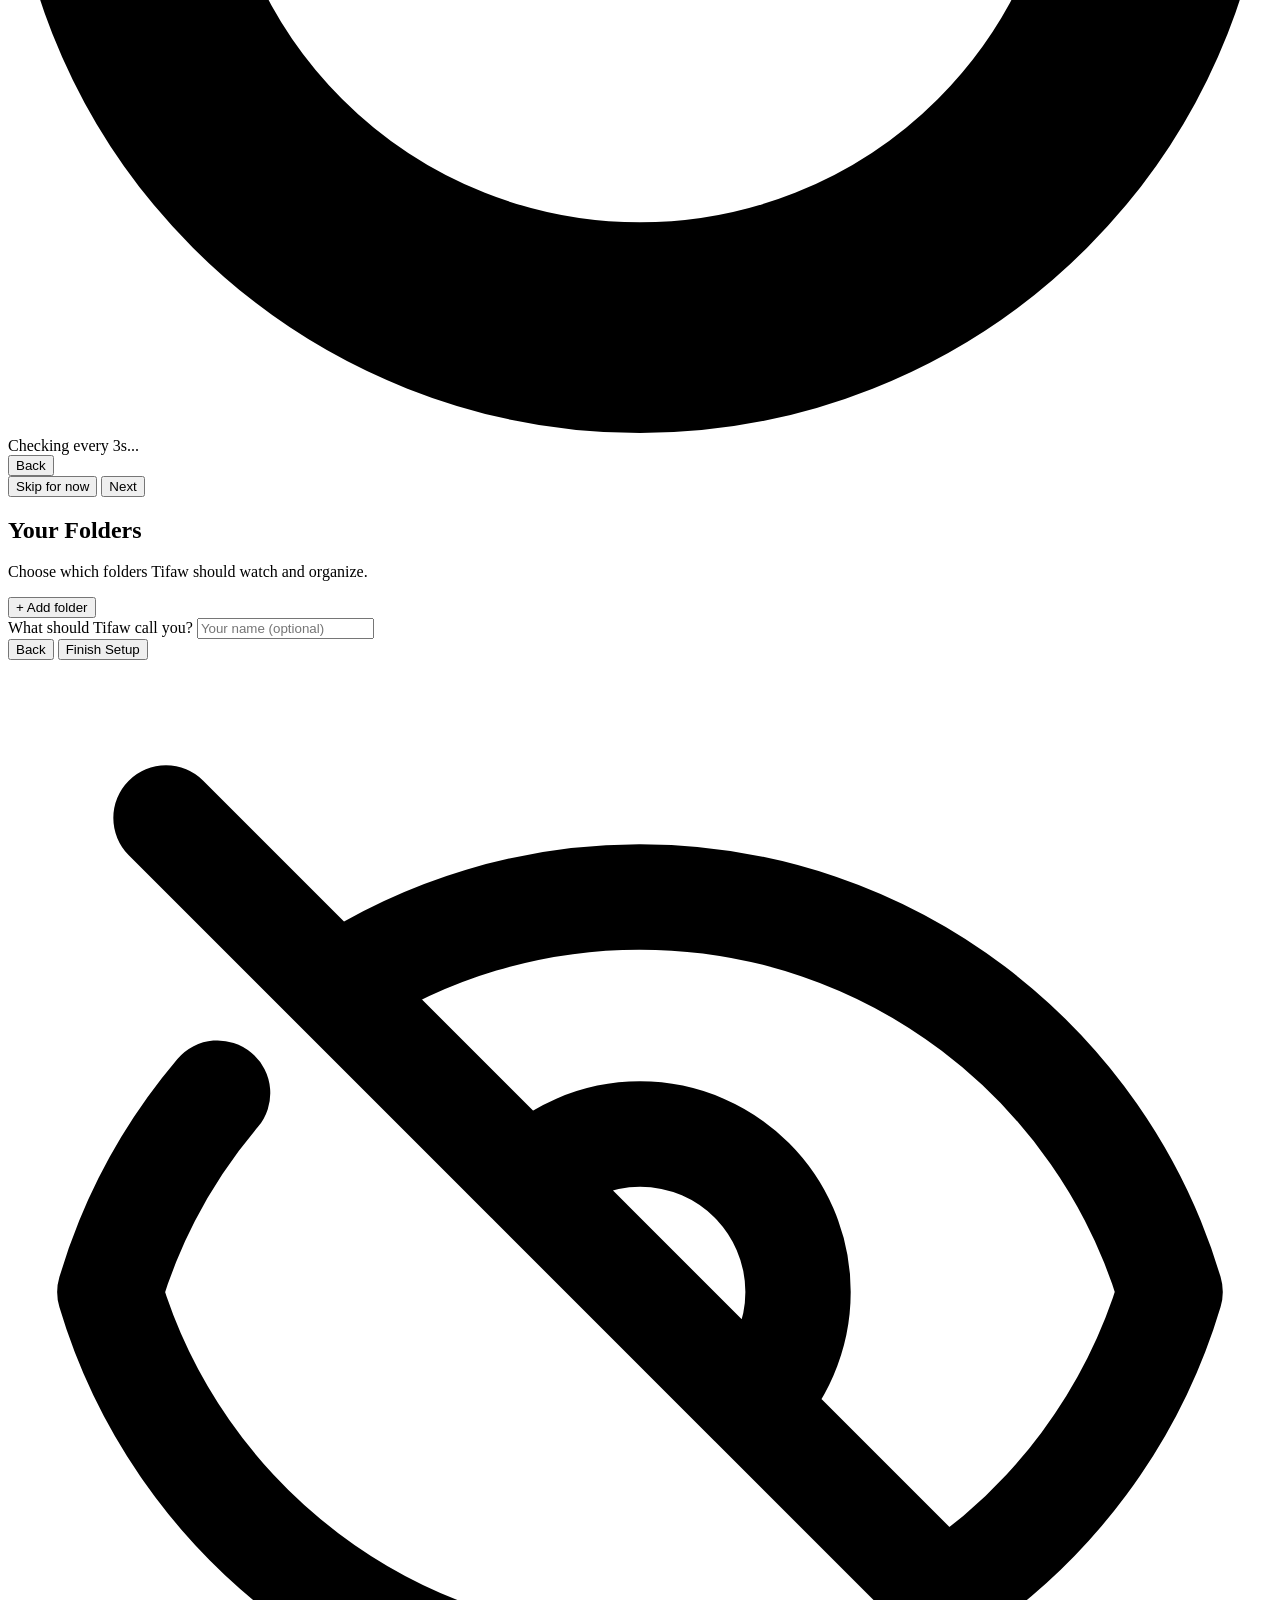
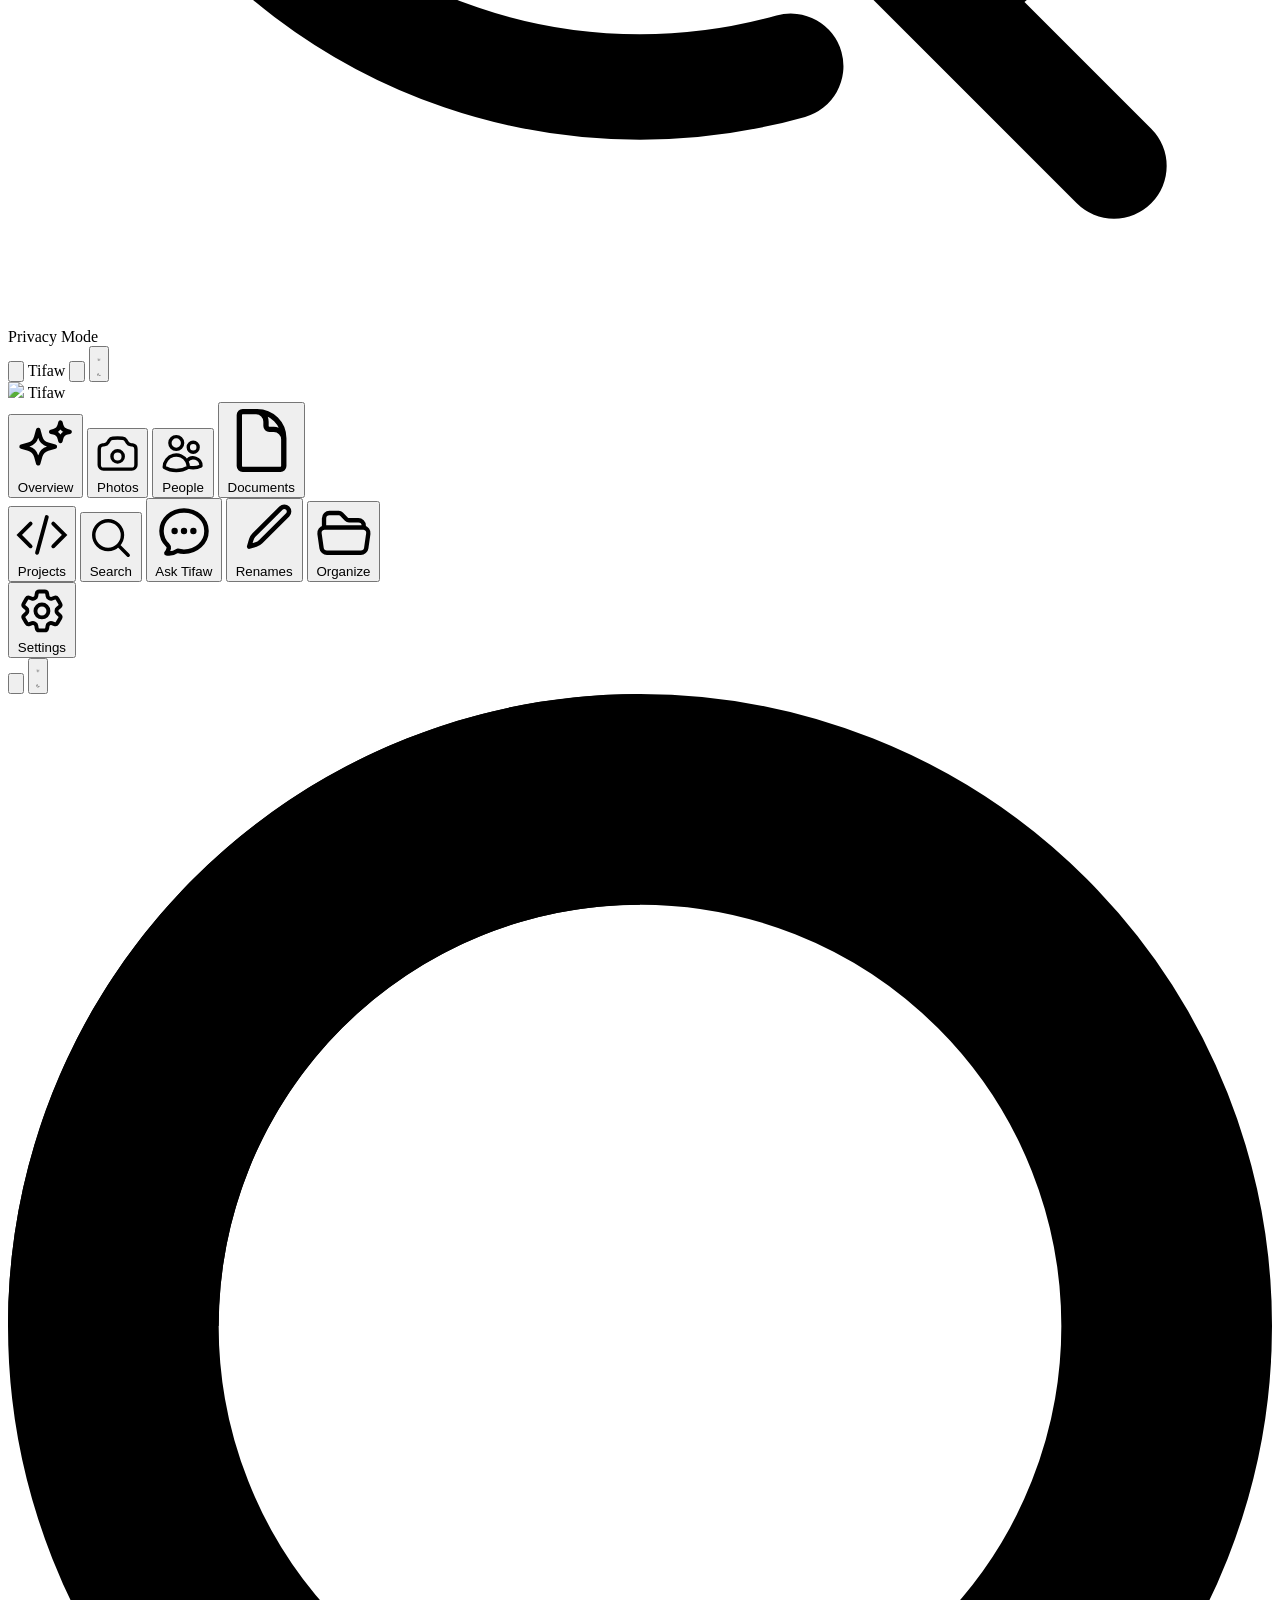
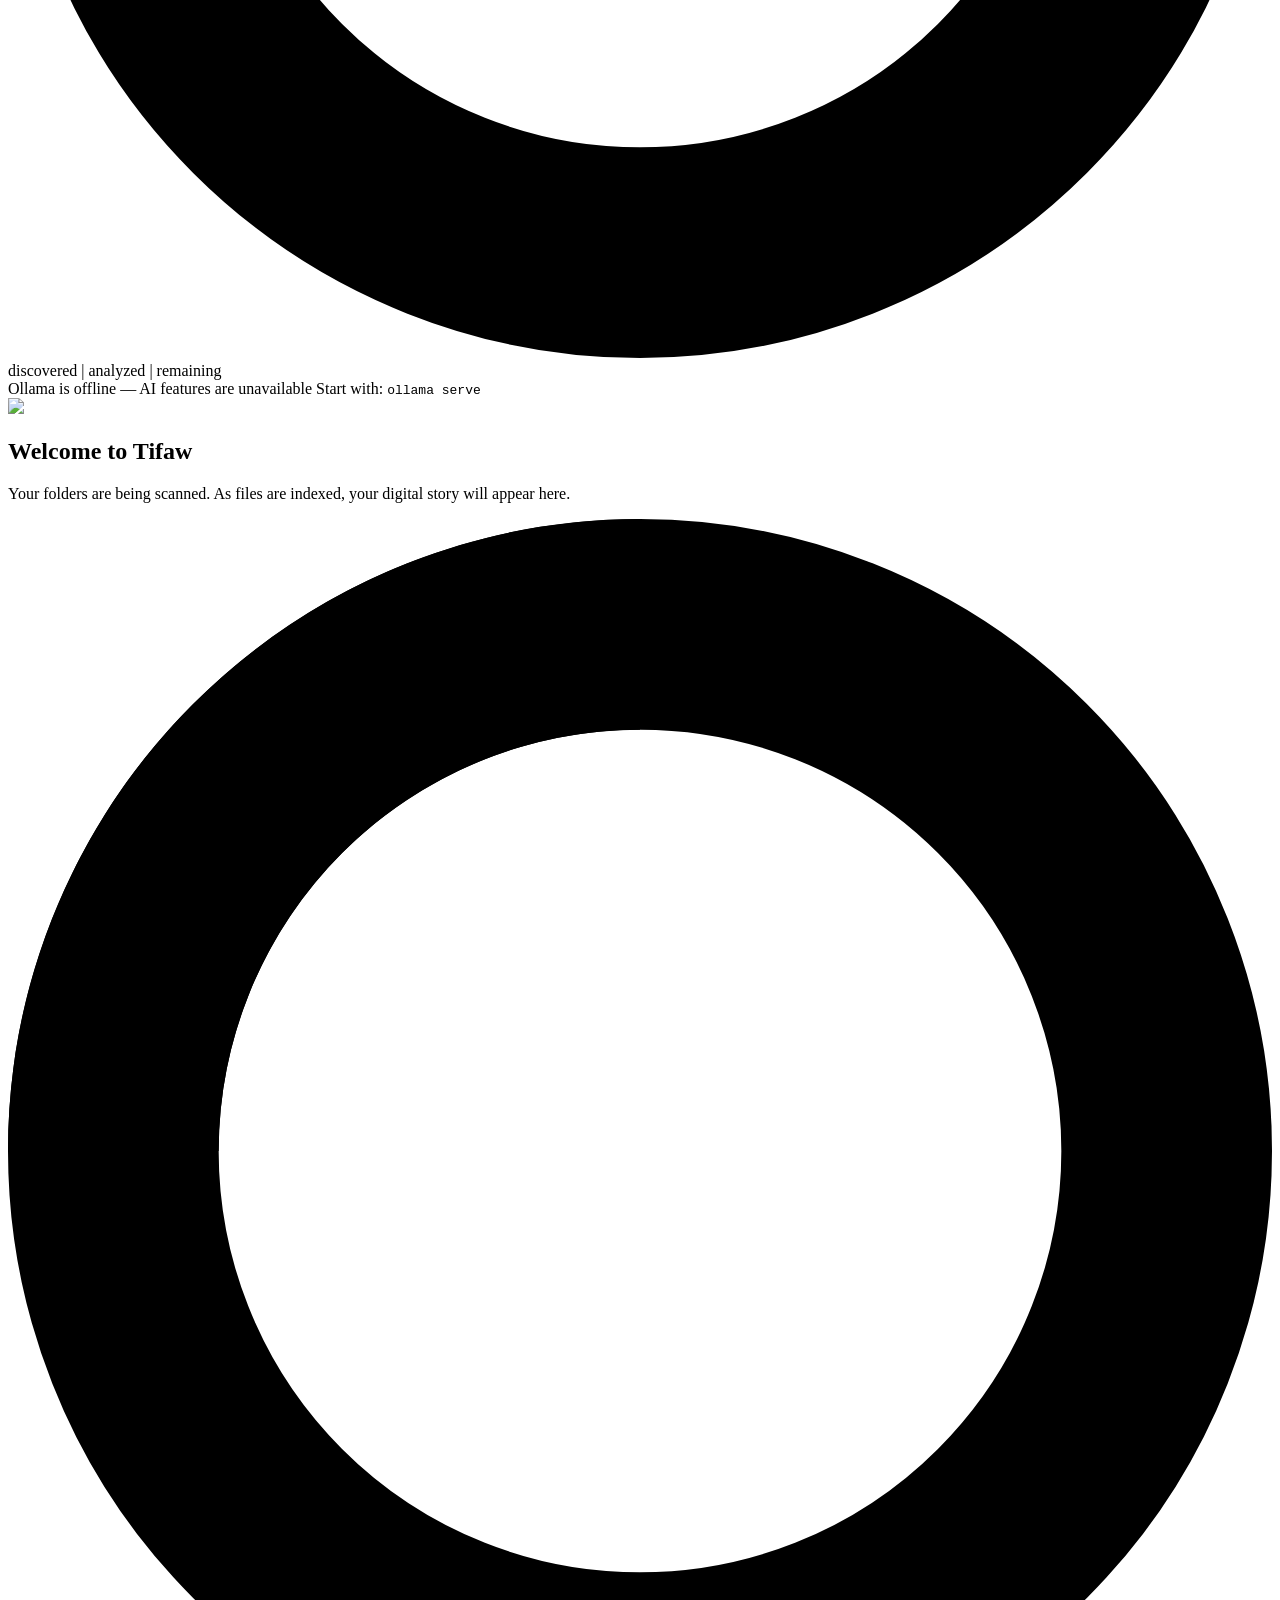
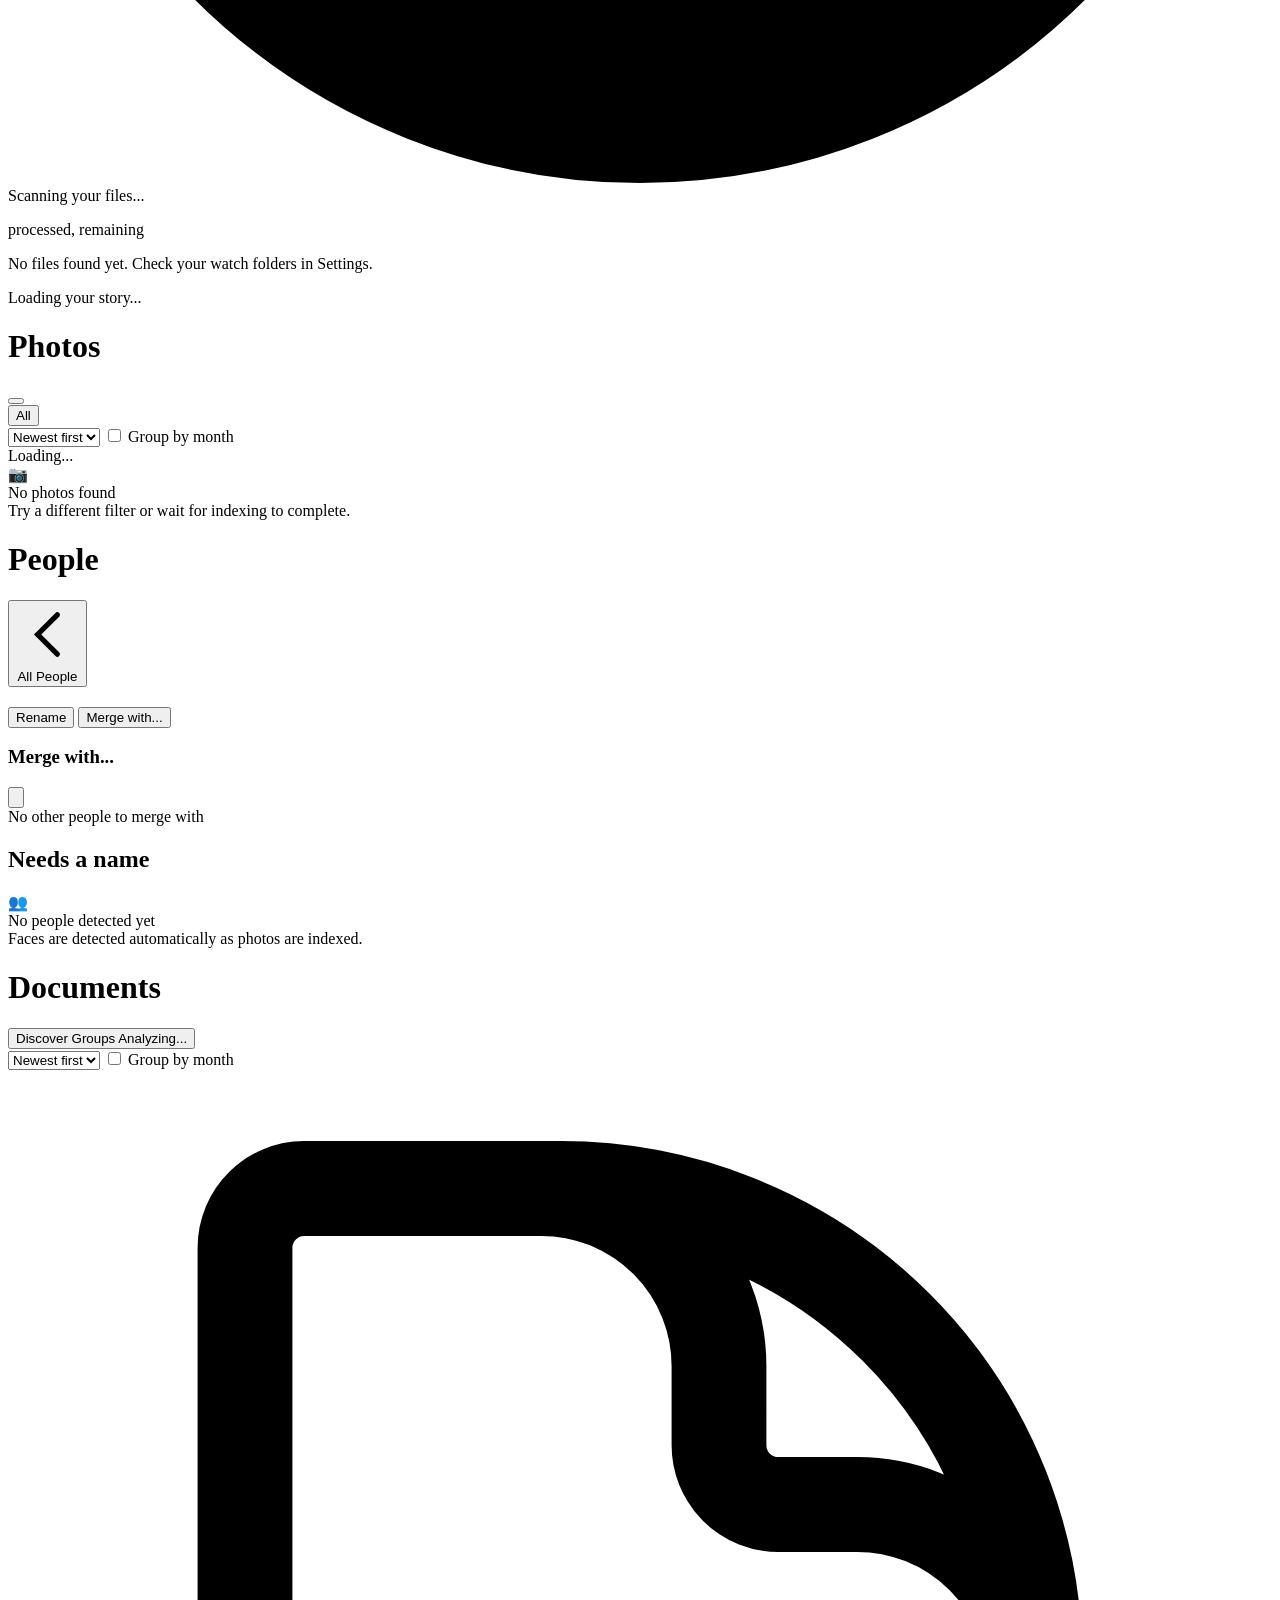
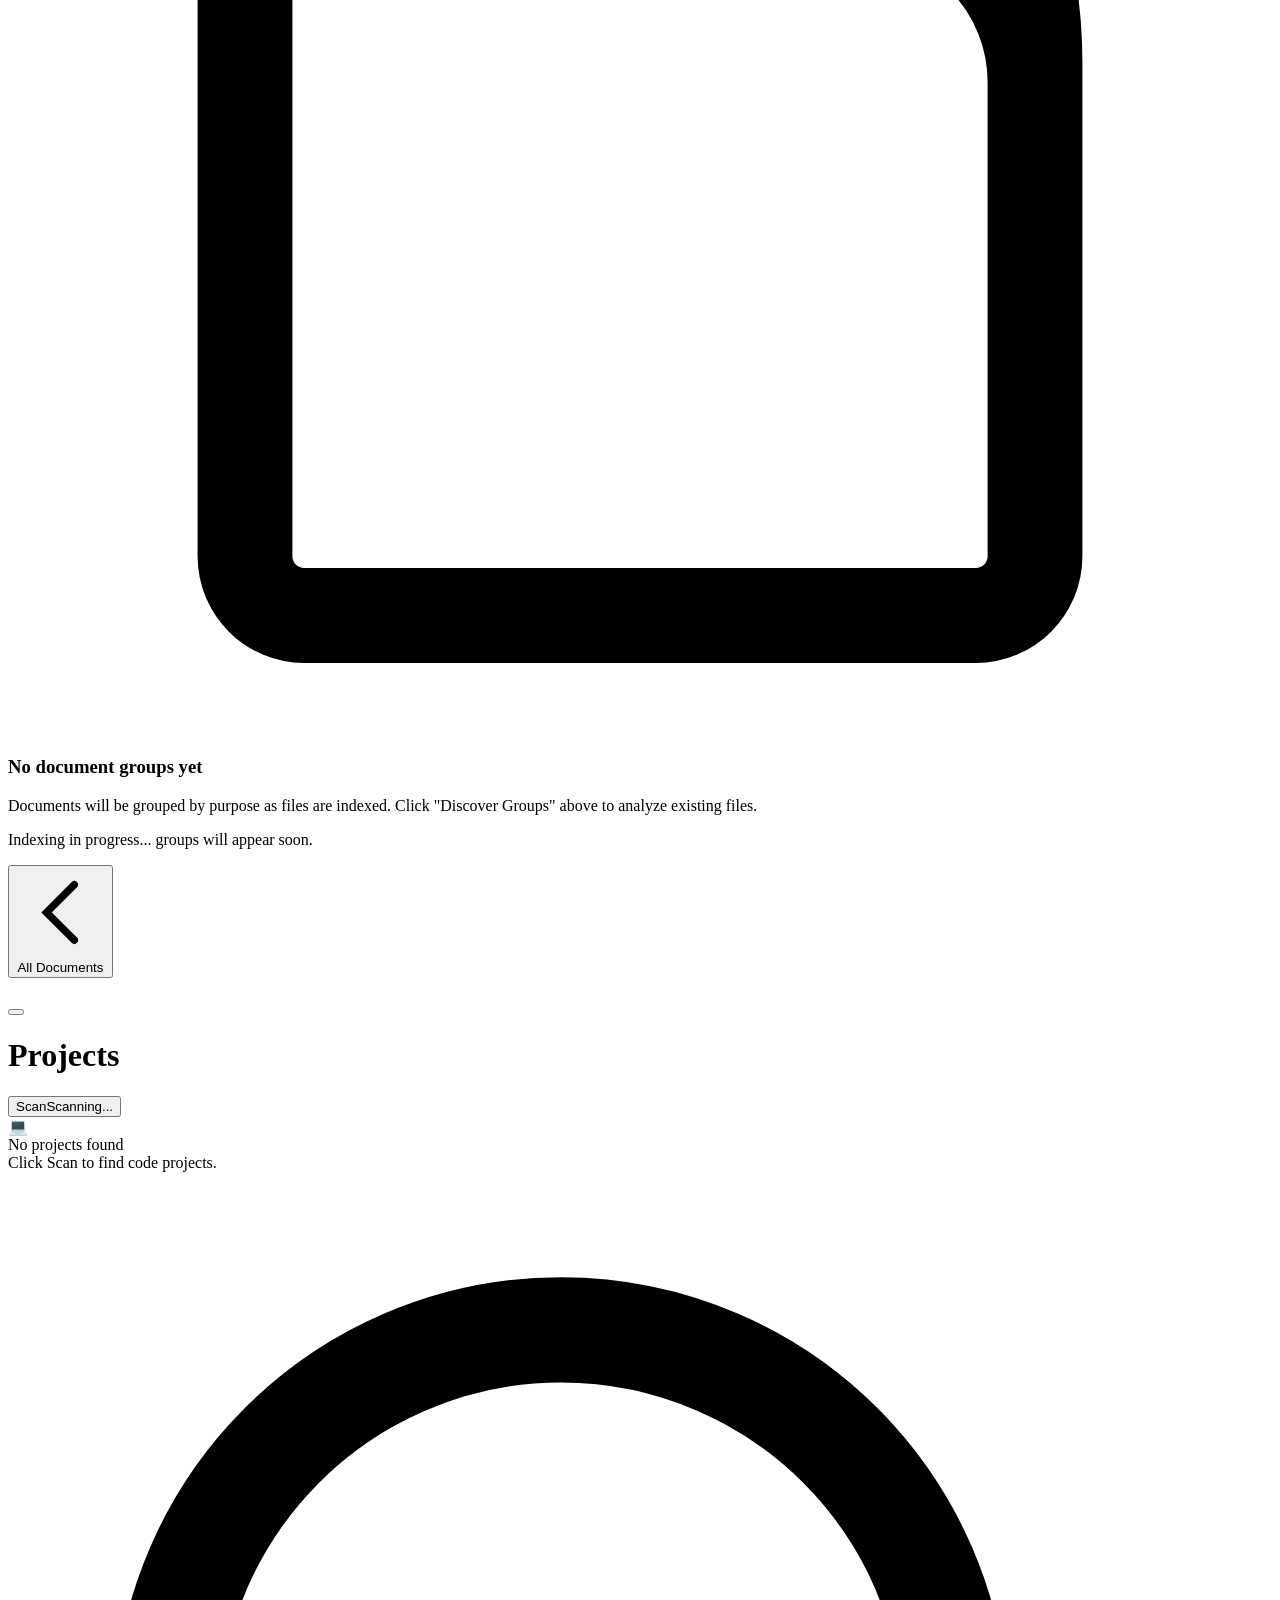
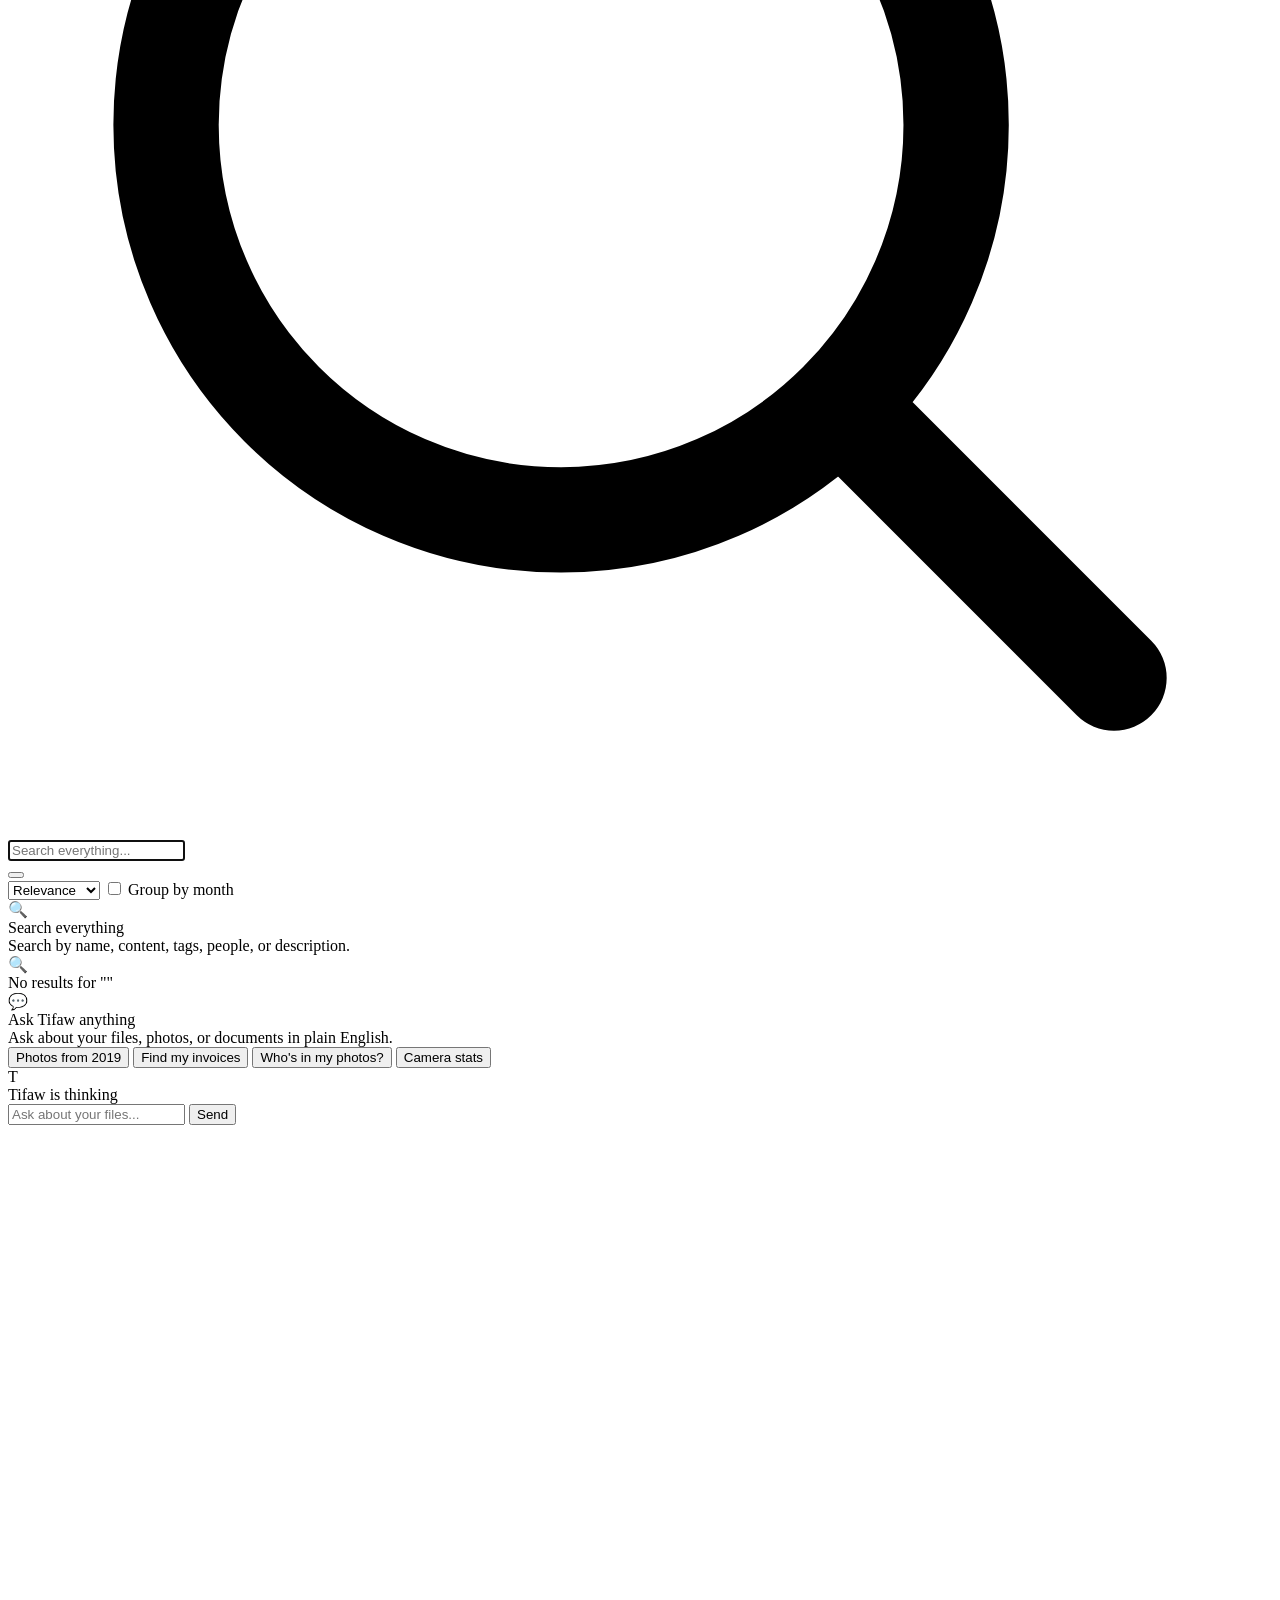
==== commit 46d8431e: "Add sort/group-by-month controls, file preview overhaul, and audio support - Wider split-layout file" ====
--- a/frontend/index.html
+++ b/frontend/index.html
@@ -493,10 +493,18 @@
                     </div>
 
                     <!-- Calendar Heatmap -->
-                    <div class="px-6 sm:px-10 mt-8" x-show="overview.calendar_heatmap && Object.keys(overview.calendar_heatmap).length > 0">
-                        <h2 class="text-sm font-semibold text-gray-400 dark:text-gray-500 uppercase tracking-wider mb-3">Daily activity (past year)</h2>
-                        <div class="bg-white dark:bg-gray-800/60 rounded-2xl border border-gray-100 dark:border-gray-700/50 p-5 overflow-x-auto">
-                            <div class="heatmap-grid" x-init="$watch('overview.calendar_heatmap', val => { if (val) renderHeatmap(val) })" x-ref="heatmap"></div>
+                    <div class="px-6 sm:px-10 mt-8" x-show="heatmapYears.length > 0">
+                        <div class="flex items-center justify-between mb-3 flex-wrap gap-2">
+                            <h2 class="text-sm font-semibold text-gray-400 dark:text-gray-500 uppercase tracking-wider">Daily activity</h2>
+                            <div class="flex items-center gap-1 flex-wrap">
+                                <template x-for="y in heatmapYears" :key="y">
+                                    <button @click="loadHeatmap(y)" class="px-2.5 py-1 text-[11px] font-medium rounded-md transition-colors" :class="heatmapYear === y ? 'bg-blue-500 text-white' : 'bg-gray-100 dark:bg-gray-800 text-gray-500 hover:bg-gray-200 dark:hover:bg-gray-700'" x-text="y"></button>
+                                </template>
+                            </div>
+                        </div>
+                        <div class="bg-white dark:bg-gray-800/60 rounded-2xl border border-gray-100 dark:border-gray-700/50 p-5 overflow-x-auto min-h-[120px]">
+                            <div x-show="heatmapLoading" class="flex items-center justify-center h-20 text-xs text-gray-400">Loading…</div>
+                            <div x-show="!heatmapLoading" class="heatmap-grid" x-ref="heatmap"></div>
                             <div class="flex items-center justify-end gap-1.5 mt-3 text-[10px] text-gray-400">
                                 <span>Less</span>
                                 <div class="w-2.5 h-2.5 rounded-sm bg-gray-100 dark:bg-gray-800"></div>
@@ -601,21 +609,58 @@
                         <button @click="filterPhotosByCategory(c.name)" class="text-[11px] px-2.5 py-1 rounded-full border transition-colors" :class="photosActiveCategory===c.name ? 'bg-blue-500 text-white border-blue-500' : 'border-gray-200 dark:border-gray-700 text-gray-400 hover:bg-gray-50 dark:hover:bg-gray-800'" x-text="c.name + ' (' + c.count + ')'"></button>
                     </template>
                 </div>
+                <!-- Sort + Group toolbar -->
+                <div class="flex items-center gap-3 mt-3">
+                    <select x-model="photosSort" @change="loadPhotos(true)" class="text-xs px-2.5 py-1.5 bg-white dark:bg-gray-800 border border-gray-200 dark:border-gray-700 rounded-lg outline-none focus:border-blue-500">
+                        <option value="newest">Newest first</option>
+                        <option value="oldest">Oldest first</option>
+                    </select>
+                    <label class="flex items-center gap-1.5 text-xs text-gray-500 dark:text-gray-400 cursor-pointer select-none">
+                        <input type="checkbox" x-model="photosGroupByMonth" class="rounded">
+                        Group by month
+                    </label>
+                </div>
             </div>
             <div class="flex-1 overflow-y-auto px-6 sm:px-10 pb-6" @scroll="onPhotosScroll($event)">
-                <div class="masonry-grid">
-                    <template x-for="photo in photos" :key="photo.id">
-                        <div @click="selectionMode ? toggleSelect(photo) : (selectedFile=photo)" class="photo-card card-enter relative" :class="isSelected(photo.id) && 'ring-3 ring-blue-500 ring-offset-2 rounded-lg'">
-                            <div x-show="selectionMode" class="absolute top-2 left-2 z-10 w-5 h-5 rounded-full border-2 border-white flex items-center justify-center" :class="isSelected(photo.id) ? 'bg-blue-500' : 'bg-black/30'">
-                                <svg x-show="isSelected(photo.id)" class="w-3 h-3 text-white" fill="none" stroke="currentColor" stroke-width="3" viewBox="0 0 24 24"><path stroke-linecap="round" d="M5 13l4 4L19 7"/></svg>
-                            </div>
-                            <img :src="'/api/files/'+photo.id+'/preview'" class="w-full" loading="lazy" onerror="this.parentElement.remove()">
-                            <div class="photo-overlay">
-                                <span class="text-white text-[11px] truncate privacy-blur" x-text="photo.filename"></span>
-                            </div>
-                        </div>
-                    </template>
-                </div>
+                <!-- Flat masonry -->
+                <template x-if="!photosGroupByMonth">
+                    <div class="masonry-grid">
+                        <template x-for="photo in photos" :key="photo.id">
+                            <div @click="selectionMode ? toggleSelect(photo) : (selectedFile=photo)" class="photo-card card-enter relative" :class="isSelected(photo.id) && 'ring-4 ring-blue-500 rounded-lg'">
+                                <div x-show="selectionMode" class="absolute top-2 left-2 z-10 w-5 h-5 rounded-full border-2 border-white flex items-center justify-center" :class="isSelected(photo.id) ? 'bg-blue-500' : 'bg-black/30'">
+                                    <svg x-show="isSelected(photo.id)" class="w-3 h-3 text-white" fill="none" stroke="currentColor" stroke-width="3" viewBox="0 0 24 24"><path stroke-linecap="round" d="M5 13l4 4L19 7"/></svg>
+                                </div>
+                                <img :src="'/api/files/'+photo.id+'/preview'" class="w-full" loading="lazy" onerror="this.parentElement.remove()">
+                                <div class="photo-overlay">
+                                    <span class="text-white text-[11px] truncate privacy-blur" x-text="photo.filename"></span>
+                                </div>
+                            </div>
+                        </template>
+                    </div>
+                </template>
+                <!-- Grouped by month -->
+                <template x-if="photosGroupByMonth">
+                    <div class="space-y-6">
+                        <template x-for="group in groupByMonth(photos)" :key="group.key">
+                            <div>
+                                <h3 class="text-xs uppercase tracking-wider text-gray-400 font-semibold mb-3" x-text="group.label"></h3>
+                                <div class="masonry-grid">
+                                    <template x-for="photo in group.files" :key="photo.id">
+                                        <div @click="selectionMode ? toggleSelect(photo) : (selectedFile=photo)" class="photo-card card-enter relative" :class="isSelected(photo.id) && 'ring-4 ring-blue-500 rounded-lg'">
+                                            <div x-show="selectionMode" class="absolute top-2 left-2 z-10 w-5 h-5 rounded-full border-2 border-white flex items-center justify-center" :class="isSelected(photo.id) ? 'bg-blue-500' : 'bg-black/30'">
+                                                <svg x-show="isSelected(photo.id)" class="w-3 h-3 text-white" fill="none" stroke="currentColor" stroke-width="3" viewBox="0 0 24 24"><path stroke-linecap="round" d="M5 13l4 4L19 7"/></svg>
+                                            </div>
+                                            <img :src="'/api/files/'+photo.id+'/preview'" class="w-full" loading="lazy" onerror="this.parentElement.remove()">
+                                            <div class="photo-overlay">
+                                                <span class="text-white text-[11px] truncate privacy-blur" x-text="photo.filename"></span>
+                                            </div>
+                                        </div>
+                                    </template>
+                                </div>
+                            </div>
+                        </template>
+                    </div>
+                </template>
                 <div x-show="photosLoading" class="text-center py-8 text-sm text-gray-400">Loading...</div>
                 <div x-show="!photosLoading && photos.length===0" class="text-center py-16">
                     <div class="text-4xl opacity-40 mb-3">&#x1F4F7;</div>
@@ -673,7 +718,7 @@
             <!-- Person's photos -->
             <div x-show="activePerson" class="masonry-grid">
                 <template x-for="photo in personPhotos" :key="photo.id">
-                    <div @click="selectionMode ? toggleSelect(photo) : (selectedFile=photo)" class="photo-card card-enter relative" :class="isSelected(photo.id) && 'ring-3 ring-blue-500 ring-offset-2 rounded-lg'">
+                    <div @click="selectionMode ? toggleSelect(photo) : (selectedFile=photo)" class="photo-card card-enter relative" :class="isSelected(photo.id) && 'ring-4 ring-blue-500 rounded-lg'">
                         <img :src="'/api/files/'+photo.id+'/preview'" class="w-full" loading="lazy">
                     </div>
                 </template>
@@ -723,13 +768,49 @@
         <div x-show="view==='documents'" class="p-6 sm:p-10">
             <div class="flex items-center justify-between mb-6">
                 <h1 class="text-2xl font-bold tracking-tight">Documents</h1>
-                <button x-show="!activeDocGroup" @click="discoverGroups()" :disabled="discoveringGroups" class="px-3 py-1.5 bg-gray-100 dark:bg-gray-800 text-gray-500 dark:text-gray-400 text-xs font-medium rounded-lg hover:bg-gray-200 dark:hover:bg-gray-700 disabled:opacity-40 transition-colors">
+                <button x-show="!activeDocGroup && !documentsGroupByMonth" @click="discoverGroups()" :disabled="discoveringGroups" class="px-3 py-1.5 bg-gray-100 dark:bg-gray-800 text-gray-500 dark:text-gray-400 text-xs font-medium rounded-lg hover:bg-gray-200 dark:hover:bg-gray-700 disabled:opacity-40 transition-colors">
                     <span x-show="!discoveringGroups">Discover Groups</span>
                     <span x-show="discoveringGroups">Analyzing...</span>
                 </button>
             </div>
 
-            <div x-show="!activeDocGroup" class="grid grid-cols-1 sm:grid-cols-2 gap-4">
+            <!-- Sort + Group toolbar -->
+            <div class="flex items-center gap-3 mb-5">
+                <select x-model="documentsSort" @change="onDocumentsSortChange()" class="text-xs px-2.5 py-1.5 bg-white dark:bg-gray-800 border border-gray-200 dark:border-gray-700 rounded-lg outline-none focus:border-blue-500">
+                    <option value="newest">Newest first</option>
+                    <option value="oldest">Oldest first</option>
+                </select>
+                <label class="flex items-center gap-1.5 text-xs text-gray-500 dark:text-gray-400 cursor-pointer select-none">
+                    <input type="checkbox" x-model="documentsGroupByMonth" @change="onDocumentsGroupToggle()" class="rounded">
+                    Group by month
+                </label>
+            </div>
+
+            <!-- Month-grouped flat view (replaces category layout when on) -->
+            <template x-if="documentsGroupByMonth">
+                <div class="space-y-6">
+                    <template x-for="group in groupByMonth(allDocFiles)" :key="group.key">
+                        <div>
+                            <h3 class="text-xs uppercase tracking-wider text-gray-400 font-semibold mb-2" x-text="group.label"></h3>
+                            <div class="space-y-1">
+                                <template x-for="file in group.files" :key="file.id">
+                                    <div @click="selectionMode ? toggleSelect(file) : (selectedFile=file)" :class="isSelected(file.id) && 'bg-blue-50 dark:bg-blue-500/10'" class="flex items-center gap-3 px-3 py-2.5 rounded-lg hover:bg-white dark:hover:bg-gray-800/50 cursor-pointer transition-colors">
+                                        <span class="text-lg" x-text="getFileIcon(file.extension)"></span>
+                                        <div class="flex-1 min-w-0">
+                                            <div class="text-sm font-medium truncate" x-text="file.filename"></div>
+                                            <div class="text-xs text-gray-400 truncate" x-text="file.description"></div>
+                                        </div>
+                                        <span x-show="file.category" class="text-[10px] px-2 py-0.5 rounded-full bg-gray-100 dark:bg-gray-700/50 text-gray-500 flex-shrink-0" x-text="file.category"></span>
+                                    </div>
+                                </template>
+                            </div>
+                        </div>
+                    </template>
+                    <div x-show="!documentsLoading && allDocFiles.length===0" class="text-center py-16 text-sm text-gray-400">No documents indexed yet.</div>
+                </div>
+            </template>
+
+            <div x-show="!activeDocGroup && !documentsGroupByMonth" class="grid grid-cols-1 sm:grid-cols-2 gap-4">
                 <template x-for="g in documentGroups" :key="g.name">
                     <div @click="openDocGroup(g.name, g.tag)" class="card-enter card-lift bg-white dark:bg-gray-800/60 rounded-2xl border border-gray-100 dark:border-gray-700/50 p-5 cursor-pointer group">
                         <div class="flex items-center justify-between mb-3">
@@ -752,7 +833,7 @@
             </div>
 
             <!-- Documents empty state -->
-            <div x-show="!documentsLoading && !activeDocGroup && documentGroups.length === 0" class="flex flex-col items-center justify-center py-20 text-center">
+            <div x-show="!documentsLoading && !activeDocGroup && !documentsGroupByMonth && documentGroups.length === 0" class="flex flex-col items-center justify-center py-20 text-center">
                 <div class="w-12 h-12 rounded-xl bg-emerald-50 dark:bg-emerald-500/10 flex items-center justify-center text-emerald-500 mb-4">
                     <svg class="w-6 h-6" fill="none" stroke="currentColor" stroke-width="1.8" viewBox="0 0 24 24"><path stroke-linecap="round" stroke-linejoin="round" d="M19.5 14.25v-2.625a3.375 3.375 0 00-3.375-3.375h-1.5A1.125 1.125 0 0113.5 7.125v-1.5a3.375 3.375 0 00-3.375-3.375H8.25m2.25 0H5.625c-.621 0-1.125.504-1.125 1.125v17.25c0 .621.504 1.125 1.125 1.125h12.75c.621 0 1.125-.504 1.125-1.125V11.25a9 9 0 00-9-9z"/></svg>
                 </div>
@@ -762,7 +843,7 @@
             </div>
 
             <!-- Document group detail -->
-            <div x-show="activeDocGroup">
+            <div x-show="activeDocGroup && !documentsGroupByMonth">
                 <button @click="activeDocGroup=null; activeDocFiles=[]; selectedFiles=[]; selectionMode=false" class="text-sm text-blue-500 hover:text-blue-400 flex items-center gap-1 mb-4">
                     <svg class="w-4 h-4" fill="none" stroke="currentColor" stroke-width="2" viewBox="0 0 24 24"><path stroke-linecap="round" d="M15.75 19.5L8.25 12l7.5-7.5"/></svg>
                     All Documents
@@ -826,22 +907,85 @@
                 </div>
                 <button x-show="searchResults.length > 0" @click="toggleSelectionMode()" class="px-3 py-1.5 text-xs font-medium rounded-lg transition-colors flex-shrink-0 self-center" :class="selectionMode ? 'bg-blue-500 text-white' : 'bg-gray-100 dark:bg-gray-800 text-gray-500 hover:bg-gray-200 dark:hover:bg-gray-700'" x-text="selectionMode ? 'Cancel' : 'Select'"></button>
             </div>
-            <div class="grid grid-cols-1 sm:grid-cols-2 lg:grid-cols-3 gap-3">
-                <template x-for="file in searchResults" :key="file.id">
-                    <div @click="selectionMode ? toggleSelect(file) : (selectedFile=file)" class="card-lift bg-white dark:bg-gray-800/60 rounded-xl border border-gray-100 dark:border-gray-700/50 overflow-hidden cursor-pointer relative" :class="isSelected(file.id) && 'ring-3 ring-blue-500 ring-offset-2'">
-                        <div x-show="isPreviewable(file.extension)" class="aspect-video bg-gray-100 dark:bg-gray-900 overflow-hidden">
-                            <img x-show="isImage(file.extension)" :src="'/api/files/'+file.id+'/preview'" class="w-full h-full object-cover" loading="lazy" onerror="this.parentElement.style.display='none'">
-                        </div>
-                        <div class="p-3">
-                            <div class="text-sm font-medium truncate" x-text="file.filename"></div>
-                            <div class="text-xs text-gray-400 line-clamp-2 mt-0.5" x-text="file.description"></div>
-                            <div class="flex gap-1 mt-2">
-                                <span x-show="file.category" class="text-[10px] px-2 py-0.5 rounded-full bg-blue-50 dark:bg-blue-500/10 text-blue-500" x-text="file.category"></span>
-                            </div>
-                        </div>
-                    </div>
-                </template>
-            </div>
+            <!-- Sort + Group toolbar -->
+            <div x-show="searchResults.length > 0" class="flex items-center gap-3 mb-4">
+                <select x-model="searchSort" @change="performSearch()" class="text-xs px-2.5 py-1.5 bg-white dark:bg-gray-800 border border-gray-200 dark:border-gray-700 rounded-lg outline-none focus:border-blue-500">
+                    <option value="relevance">Relevance</option>
+                    <option value="newest">Newest first</option>
+                    <option value="oldest">Oldest first</option>
+                </select>
+                <label class="flex items-center gap-1.5 text-xs text-gray-500 dark:text-gray-400 cursor-pointer select-none">
+                    <input type="checkbox" x-model="searchGroupByMonth" class="rounded">
+                    Group by month
+                </label>
+            </div>
+            <!-- Flat grid -->
+            <template x-if="searchResults.length > 0 && !searchGroupByMonth">
+                <div class="grid grid-cols-1 sm:grid-cols-2 lg:grid-cols-3 gap-3">
+                    <template x-for="file in searchResults" :key="file.id">
+                        <div @click="selectionMode ? toggleSelect(file) : (selectedFile=file)" class="card-lift bg-white dark:bg-gray-800/60 rounded-xl border overflow-hidden cursor-pointer relative transition-all" :class="isSelected(file.id) ? 'ring-4 ring-blue-500 border-blue-500' : 'border-gray-100 dark:border-gray-700/50'">
+                            <div x-show="selectionMode" class="absolute top-2 left-2 z-10 w-6 h-6 rounded-full border-2 border-white flex items-center justify-center shadow" :class="isSelected(file.id) ? 'bg-blue-500' : 'bg-black/30'">
+                                <svg x-show="isSelected(file.id)" class="w-3.5 h-3.5 text-white" fill="none" stroke="currentColor" stroke-width="3" viewBox="0 0 24 24"><path stroke-linecap="round" d="M5 13l4 4L19 7"/></svg>
+                            </div>
+                            <div x-show="isAudio(file.extension)" class="aspect-video bg-gradient-to-br from-indigo-500 via-purple-500 to-pink-500 flex items-center justify-center">
+                                <svg class="w-12 h-12 text-white/80" fill="currentColor" viewBox="0 0 24 24"><path d="M12 3v10.55c-.59-.34-1.27-.55-2-.55-2.21 0-4 1.79-4 4s1.79 4 4 4 4-1.79 4-4V7h4V3h-6z"/></svg>
+                            </div>
+                            <div x-show="isPreviewable(file.extension) && !isAudio(file.extension)" class="aspect-video bg-gray-100 dark:bg-gray-900 overflow-hidden relative">
+                                <img :src="'/api/files/'+file.id+'/thumbnail'" class="w-full h-full object-cover privacy-blur" loading="lazy" onerror="this.parentElement.style.display='none'">
+                                <div x-show="isVideo(file.extension)" class="absolute inset-0 flex items-center justify-center pointer-events-none">
+                                    <div class="w-10 h-10 rounded-full bg-black/50 backdrop-blur flex items-center justify-center">
+                                        <svg class="w-5 h-5 text-white ml-0.5" fill="currentColor" viewBox="0 0 24 24"><path d="M8 5v14l11-7z"/></svg>
+                                    </div>
+                                </div>
+                            </div>
+                            <div class="p-3">
+                                <div class="text-sm font-medium truncate" x-text="file.filename"></div>
+                                <div class="text-xs text-gray-400 line-clamp-2 mt-0.5" x-text="file.description"></div>
+                                <div class="flex gap-1 mt-2">
+                                    <span x-show="file.category" class="text-[10px] px-2 py-0.5 rounded-full bg-blue-50 dark:bg-blue-500/10 text-blue-500" x-text="file.category"></span>
+                                </div>
+                            </div>
+                        </div>
+                    </template>
+                </div>
+            </template>
+            <!-- Grouped by month -->
+            <template x-if="searchResults.length > 0 && searchGroupByMonth">
+                <div class="space-y-8">
+                    <template x-for="group in groupByMonth(searchResults)" :key="group.key">
+                        <div>
+                            <h3 class="text-xs uppercase tracking-wider text-gray-400 font-semibold mb-3" x-text="group.label"></h3>
+                            <div class="grid grid-cols-1 sm:grid-cols-2 lg:grid-cols-3 gap-3">
+                                <template x-for="file in group.files" :key="file.id">
+                                    <div @click="selectionMode ? toggleSelect(file) : (selectedFile=file)" class="card-lift bg-white dark:bg-gray-800/60 rounded-xl border overflow-hidden cursor-pointer relative transition-all" :class="isSelected(file.id) ? 'ring-4 ring-blue-500 border-blue-500' : 'border-gray-100 dark:border-gray-700/50'">
+                                        <div x-show="selectionMode" class="absolute top-2 left-2 z-10 w-6 h-6 rounded-full border-2 border-white flex items-center justify-center shadow" :class="isSelected(file.id) ? 'bg-blue-500' : 'bg-black/30'">
+                                            <svg x-show="isSelected(file.id)" class="w-3.5 h-3.5 text-white" fill="none" stroke="currentColor" stroke-width="3" viewBox="0 0 24 24"><path stroke-linecap="round" d="M5 13l4 4L19 7"/></svg>
+                                        </div>
+                                        <div x-show="isAudio(file.extension)" class="aspect-video bg-gradient-to-br from-indigo-500 via-purple-500 to-pink-500 flex items-center justify-center">
+                                            <svg class="w-12 h-12 text-white/80" fill="currentColor" viewBox="0 0 24 24"><path d="M12 3v10.55c-.59-.34-1.27-.55-2-.55-2.21 0-4 1.79-4 4s1.79 4 4 4 4-1.79 4-4V7h4V3h-6z"/></svg>
+                                        </div>
+                                        <div x-show="isPreviewable(file.extension) && !isAudio(file.extension)" class="aspect-video bg-gray-100 dark:bg-gray-900 overflow-hidden relative">
+                                            <img :src="'/api/files/'+file.id+'/thumbnail'" class="w-full h-full object-cover privacy-blur" loading="lazy" onerror="this.parentElement.style.display='none'">
+                                            <div x-show="isVideo(file.extension)" class="absolute inset-0 flex items-center justify-center pointer-events-none">
+                                                <div class="w-10 h-10 rounded-full bg-black/50 backdrop-blur flex items-center justify-center">
+                                                    <svg class="w-5 h-5 text-white ml-0.5" fill="currentColor" viewBox="0 0 24 24"><path d="M8 5v14l11-7z"/></svg>
+                                                </div>
+                                            </div>
+                                        </div>
+                                        <div class="p-3">
+                                            <div class="text-sm font-medium truncate" x-text="file.filename"></div>
+                                            <div class="text-xs text-gray-400 line-clamp-2 mt-0.5" x-text="file.description"></div>
+                                            <div class="flex gap-1 mt-2">
+                                                <span x-show="file.category" class="text-[10px] px-2 py-0.5 rounded-full bg-blue-50 dark:bg-blue-500/10 text-blue-500" x-text="file.category"></span>
+                                            </div>
+                                        </div>
+                                    </div>
+                                </template>
+                            </div>
+                        </div>
+                    </template>
+                </div>
+            </template>
             <div x-show="!searchQuery" class="text-center py-16"><div class="text-4xl opacity-40 mb-3">&#x1F50D;</div><div class="text-base font-semibold text-gray-400 mb-1">Search everything</div><div class="text-sm text-gray-400 max-w-xs mx-auto">Search by name, content, tags, people, or description.</div></div>
             <div x-show="searchQuery && searchResults.length===0" class="text-center py-16"><div class="text-4xl opacity-40 mb-3">&#x1F50D;</div><div class="text-sm text-gray-400">No results for "<span x-text="searchQuery"></span>"</div></div>
         </div>
@@ -1123,47 +1267,109 @@
 
     <!-- ═══════════════════════ FILE DETAIL MODAL ═══════════════════════ -->
     <div x-show="selectedFile" x-transition class="fixed inset-0 bg-black/50 backdrop-blur-sm flex items-center justify-center z-50 p-4" @click.self="selectedFile=null">
-        <div class="bg-white dark:bg-gray-900 border border-gray-200 dark:border-gray-800 rounded-2xl w-full max-w-lg shadow-2xl max-h-[85vh] overflow-y-auto" x-show="selectedFile" x-transition.scale.95
+        <div class="bg-white dark:bg-gray-900 border border-gray-200 dark:border-gray-800 rounded-2xl w-full shadow-2xl flex flex-col max-h-[92vh] overflow-hidden"
+             :class="selectedFile && isPreviewable(selectedFile?.extension) ? 'max-w-6xl' : 'max-w-lg'"
+             x-show="selectedFile" x-transition.scale.95
              x-init="$watch('selectedFile', f => { if (f && isImage(f.extension)) loadFaces(f.id); else fileFaces=[]; if (f && isText(f.extension)) loadTextPreview(f.id); else textPreview=''; })">
-            <div class="flex items-center justify-between px-5 py-4 border-b border-gray-100 dark:border-gray-800">
+            <!-- Header -->
+            <div class="flex items-center justify-between px-5 py-4 border-b border-gray-100 dark:border-gray-800 flex-shrink-0">
                 <h2 class="text-sm font-semibold truncate pr-4 privacy-blur" x-text="selectedFile?.filename"></h2>
                 <button @click="selectedFile=null" class="p-1 text-gray-400 hover:text-gray-600 dark:hover:text-gray-300 rounded-lg hover:bg-gray-100 dark:hover:bg-gray-800">&times;</button>
             </div>
-            <div x-show="selectedFile && isPreviewable(selectedFile?.extension)" class="bg-gray-100 dark:bg-gray-900/50">
-                <img x-show="selectedFile && isImage(selectedFile?.extension)" :src="selectedFile ? '/api/files/'+selectedFile.id+'/preview' : ''" class="w-full max-h-64 object-contain" loading="lazy">
-                <video x-show="selectedFile && isVideo(selectedFile?.extension)" :src="selectedFile ? '/api/files/'+selectedFile.id+'/preview' : ''" class="w-full max-h-64" controls preload="metadata"></video>
-                <iframe x-show="selectedFile && isPdf(selectedFile?.extension)" :src="selectedFile && isPdf(selectedFile?.extension) ? '/api/files/'+selectedFile.id+'/preview' : ''" class="w-full h-96 border-0"></iframe>
-                <pre x-show="selectedFile && isText(selectedFile?.extension)" x-text="textPreview" class="w-full max-h-96 overflow-auto p-4 bg-gray-50 dark:bg-gray-950 text-xs font-mono text-gray-700 dark:text-gray-300 whitespace-pre-wrap break-words"></pre>
-            </div>
-            <!-- Faces -->
-            <div x-show="selectedFile && isImage(selectedFile?.extension)" class="px-5 pt-4">
-                <div class="flex items-center justify-between mb-2"><span class="text-[10px] text-gray-400 uppercase font-semibold tracking-wider">People</span><button x-show="fileFaces.length===0" @click="detectFaces(selectedFile?.id)" :disabled="facesLoading" class="text-[11px] text-blue-500 font-medium disabled:opacity-40"><span x-show="!facesLoading">Detect</span><span x-show="facesLoading">...</span></button></div>
-                <div x-show="fileFaces.length>0" class="flex flex-wrap gap-3 mb-2">
-                    <template x-for="face in fileFaces" :key="face.id">
-                        <div class="flex flex-col items-center gap-1 w-16">
-                            <div class="w-12 h-12 rounded-full overflow-hidden bg-gray-100 dark:bg-gray-800 ring-2" :class="isPlaceholderLabel(face.label)?'ring-amber-300 dark:ring-amber-500/50':'ring-blue-300 dark:ring-blue-500/50'"><img x-show="face.has_thumbnail" :src="'/api/faces/'+face.id+'/thumbnail'" class="w-full h-full object-cover" loading="lazy"></div>
-                            <template x-if="face.label && !isPlaceholderLabel(face.label)"><span class="text-[10px] font-medium text-blue-600 dark:text-blue-400 truncate w-full text-center" x-text="face.label"></span></template>
-                            <template x-if="!face.label || isPlaceholderLabel(face.label)"><input type="text" :placeholder="face.label||'Name'" x-model="labelInput[face.id]" @keydown.enter="labelFace(face.id)" @blur="if(labelInput[face.id]?.trim()) labelFace(face.id)" class="w-full text-[10px] px-1 py-0.5 bg-gray-50 dark:bg-gray-800 border border-amber-300 dark:border-amber-500/40 rounded text-center outline-none focus:border-blue-500 placeholder:text-amber-400"></template>
-                        </div>
-                    </template>
-                </div>
-            </div>
-            <div class="p-5 space-y-2.5">
-                <div class="flex gap-3"><span class="text-[10px] text-gray-400 uppercase w-20 flex-shrink-0 pt-0.5">Description</span><span class="text-sm text-gray-600 dark:text-gray-300" x-text="selectedFile?.description||'Not yet analyzed'"></span></div>
-                <div class="flex gap-3 items-center"><span class="text-[10px] text-gray-400 uppercase w-20 flex-shrink-0">Category</span><span class="text-[11px] px-2 py-0.5 rounded-full bg-blue-50 dark:bg-blue-500/10 text-blue-600 dark:text-blue-400" x-text="selectedFile?.category"></span></div>
-                <div class="flex gap-3"><span class="text-[10px] text-gray-400 uppercase w-20 flex-shrink-0 pt-0.5">Tags</span><div class="flex flex-wrap gap-1"><template x-for="tag in (selectedFile?.tags||[])" :key="tag"><span class="text-[10px] px-2 py-0.5 rounded-full bg-gray-100 dark:bg-gray-700/50 text-gray-500" x-text="tag"></span></template></div></div>
-                <div class="flex gap-3"><span class="text-[10px] text-gray-400 uppercase w-20 flex-shrink-0 pt-0.5">Path</span><span class="text-xs text-gray-400 break-all privacy-blur" x-text="selectedFile?.path"></span></div>
-                <div class="pt-3 border-t border-gray-100 dark:border-gray-800 flex items-center gap-2 flex-wrap">
-                    <button @click="revealFile(selectedFile?.id)" class="flex items-center gap-1.5 px-3 py-1.5 bg-gray-100 dark:bg-gray-800 text-gray-600 dark:text-gray-300 text-xs font-medium rounded-lg hover:bg-gray-200 dark:hover:bg-gray-700 transition-colors">
-                        <svg class="w-3.5 h-3.5" fill="none" stroke="currentColor" stroke-width="2" viewBox="0 0 24 24"><path stroke-linecap="round" stroke-linejoin="round" d="M3.75 9.776c.112-.017.227-.026.344-.026h15.812c.117 0 .232.009.344.026m-16.5 0a2.25 2.25 0 00-1.883 2.542l.857 6a2.25 2.25 0 002.227 1.932H19.05a2.25 2.25 0 002.227-1.932l.857-6a2.25 2.25 0 00-1.883-2.542m-16.5 0V6A2.25 2.25 0 016 3.75h3.879a1.5 1.5 0 011.06.44l2.122 2.12a1.5 1.5 0 001.06.44H18A2.25 2.25 0 0120.25 9v.776"/></svg>
-                        Finder
-                    </button>
-                    <button @click="reindexFile(selectedFile?.id)" class="px-3 py-1.5 bg-gray-100 dark:bg-gray-800 text-gray-600 dark:text-gray-300 text-xs font-medium rounded-lg hover:bg-gray-200 dark:hover:bg-gray-700 transition-colors">Re-index</button>
-                    <div class="flex-1"></div>
-                    <button @click="deleteFile(selectedFile?.id, true)" class="flex items-center gap-1 px-3 py-1.5 text-red-500 text-xs font-medium rounded-lg hover:bg-red-50 dark:hover:bg-red-500/10 transition-colors">
-                        <svg class="w-3.5 h-3.5" fill="none" stroke="currentColor" stroke-width="2" viewBox="0 0 24 24"><path stroke-linecap="round" d="M14.74 9l-.346 9m-4.788 0L9.26 9m9.968-3.21c.342.052.682.107 1.022.166m-1.022-.165L18.16 19.673a2.25 2.25 0 01-2.244 2.077H8.084a2.25 2.25 0 01-2.244-2.077L4.772 5.79m14.456 0a48.108 48.108 0 00-3.478-.397m-12 .562c.34-.059.68-.114 1.022-.165m0 0a48.11 48.11 0 013.478-.397m7.5 0v-.916c0-1.18-.91-2.164-2.09-2.201a51.964 51.964 0 00-3.32 0c-1.18.037-2.09 1.022-2.09 2.201v.916m7.5 0a48.667 48.667 0 00-7.5 0"/></svg>
-                        Trash
-                    </button>
+
+            <!-- Body: split layout for previewable, single column otherwise -->
+            <div class="flex-1 min-h-0 flex flex-col overflow-hidden"
+                 :class="selectedFile && isPreviewable(selectedFile?.extension) ? 'md:flex-row' : ''">
+
+                <!-- Preview column -->
+                <template x-if="selectedFile && isPreviewable(selectedFile?.extension)">
+                    <div class="md:flex-1 md:min-w-0 bg-gray-100 dark:bg-gray-900/50 flex flex-col items-stretch justify-stretch overflow-hidden min-h-[40vh] md:min-h-0">
+                        <!-- Image -->
+                        <div x-show="selectedFile && isImage(selectedFile?.extension)" class="flex-1 flex items-center justify-center overflow-auto">
+                            <img :src="selectedFile && isImage(selectedFile?.extension) ? '/api/files/'+selectedFile.id+'/preview' : ''" class="max-w-full max-h-[80vh] object-contain privacy-blur" loading="lazy">
+                        </div>
+                        <!-- Video -->
+                        <div x-show="selectedFile && isVideo(selectedFile?.extension)" class="flex-1 flex items-center justify-center bg-black overflow-hidden">
+                            <video :src="selectedFile && isVideo(selectedFile?.extension) ? '/api/files/'+selectedFile.id+'/preview' : ''" class="max-w-full max-h-[80vh]" controls preload="metadata"></video>
+                        </div>
+                        <!-- Audio -->
+                        <div x-show="selectedFile && isAudio(selectedFile?.extension)" class="flex-1 flex flex-col items-center justify-center p-8 bg-gradient-to-br from-indigo-500 via-purple-500 to-pink-500 min-h-[40vh]">
+                            <svg class="w-24 h-24 text-white/80 mb-8" fill="currentColor" viewBox="0 0 24 24"><path d="M12 3v10.55c-.59-.34-1.27-.55-2-.55-2.21 0-4 1.79-4 4s1.79 4 4 4 4-1.79 4-4V7h4V3h-6z"/></svg>
+                            <div class="text-center mb-6">
+                                <div class="text-white font-semibold text-lg truncate max-w-md privacy-blur" x-text="selectedFile?.filename"></div>
+                            </div>
+                            <audio :src="selectedFile && isAudio(selectedFile?.extension) ? '/api/files/'+selectedFile.id+'/preview' : ''" class="w-full max-w-md" controls preload="metadata"></audio>
+                        </div>
+                        <!-- PDF -->
+                        <iframe x-show="selectedFile && isPdf(selectedFile?.extension)" :src="selectedFile && isPdf(selectedFile?.extension) ? '/api/files/'+selectedFile.id+'/preview' : ''" class="w-full flex-1 min-h-[70vh] border-0"></iframe>
+                        <!-- Text/code -->
+                        <div x-show="selectedFile && isText(selectedFile?.extension)" class="flex-1 flex flex-col min-h-0">
+                            <div class="flex items-center justify-end gap-3 px-3 py-1.5 border-b border-gray-200/60 dark:border-gray-800 bg-white/60 dark:bg-gray-900/60 flex-shrink-0">
+                                <label class="text-[10px] text-gray-500 dark:text-gray-400 flex items-center gap-1.5 cursor-pointer select-none"><input type="checkbox" x-model="textWrap" class="rounded">Wrap lines</label>
+                            </div>
+                            <pre x-text="textPreview" class="flex-1 overflow-auto p-4 bg-gray-50 dark:bg-gray-950 text-xs font-mono text-gray-700 dark:text-gray-300 leading-relaxed privacy-blur" :class="textWrap ? 'whitespace-pre-wrap break-words' : 'whitespace-pre'"></pre>
+                        </div>
+                    </div>
+                </template>
+
+                <!-- Info column (sidebar on desktop when previewable, full-width otherwise) -->
+                <div class="overflow-y-auto"
+                     :class="selectedFile && isPreviewable(selectedFile?.extension) ? 'md:w-80 md:flex-shrink-0 md:border-l border-t md:border-t-0 border-gray-100 dark:border-gray-800' : ''">
+                    <!-- Faces -->
+                    <div x-show="selectedFile && isImage(selectedFile?.extension)" class="px-5 pt-4">
+                        <div class="flex items-center justify-between mb-2">
+                            <span class="text-[10px] text-gray-400 uppercase font-semibold tracking-wider">People</span>
+                            <div class="flex items-center gap-3">
+                                <button x-show="fileFaces.length>0" @click="redetectFaces(selectedFile?.id)" :disabled="facesLoading" class="text-[11px] text-gray-400 hover:text-gray-600 dark:hover:text-gray-300 font-medium disabled:opacity-40">Re-detect</button>
+                                <button x-show="fileFaces.length===0" @click="detectFaces(selectedFile?.id)" :disabled="facesLoading" class="text-[11px] text-blue-500 font-medium disabled:opacity-40"><span x-show="!facesLoading">Detect</span><span x-show="facesLoading">...</span></button>
+                            </div>
+                        </div>
+                        <div x-show="fileFaces.length>0" class="flex flex-wrap gap-3 mb-2">
+                            <template x-for="face in fileFaces" :key="face.id">
+                                <div class="flex flex-col items-center gap-1 w-16 group relative">
+                                    <div class="w-12 h-12 rounded-full overflow-hidden bg-gray-100 dark:bg-gray-800 ring-2" :class="isPlaceholderLabel(face.label)?'ring-amber-300 dark:ring-amber-500/50':'ring-blue-300 dark:ring-blue-500/50'"><img x-show="face.has_thumbnail" :src="'/api/faces/'+face.id+'/thumbnail'" class="w-full h-full object-cover" loading="lazy"></div>
+                                    <!-- Delete X (only on hover) -->
+                                    <button @click="deleteFace(face.id)" class="absolute top-0 right-0 -mt-1 -mr-1 w-4 h-4 rounded-full bg-red-500 text-white flex items-center justify-center opacity-0 group-hover:opacity-100 transition-opacity shadow" title="Remove this face">
+                                        <svg class="w-2.5 h-2.5" fill="none" stroke="currentColor" stroke-width="3" viewBox="0 0 24 24"><path stroke-linecap="round" d="M6 18L18 6M6 6l12 12"/></svg>
+                                    </button>
+                                    <!-- Named label: click to edit -->
+                                    <template x-if="face.label && !isPlaceholderLabel(face.label) && editingFaceId !== face.id">
+                                        <button @click="startEditFace(face)" class="text-[10px] font-medium text-blue-600 dark:text-blue-400 truncate w-full text-center hover:underline" :title="'Click to rename ' + face.label" x-text="face.label"></button>
+                                    </template>
+                                    <!-- Editing existing label -->
+                                    <template x-if="editingFaceId === face.id">
+                                        <input type="text" x-model="editLabel" x-init="$nextTick(() => $el.focus())" @keydown.enter="saveEditFace(face.id)" @keydown.escape="cancelEditFace()" @blur="saveEditFace(face.id)" class="w-full text-[10px] px-1 py-0.5 bg-gray-50 dark:bg-gray-800 border border-blue-400 rounded text-center outline-none focus:border-blue-500">
+                                    </template>
+                                    <!-- Placeholder: name input -->
+                                    <template x-if="(!face.label || isPlaceholderLabel(face.label)) && editingFaceId !== face.id">
+                                        <input type="text" :placeholder="face.label||'Name'" x-model="labelInput[face.id]" @keydown.enter="labelFace(face.id)" @blur="if(labelInput[face.id]?.trim()) labelFace(face.id)" class="w-full text-[10px] px-1 py-0.5 bg-gray-50 dark:bg-gray-800 border border-amber-300 dark:border-amber-500/40 rounded text-center outline-none focus:border-blue-500 placeholder:text-amber-400">
+                                    </template>
+                                </div>
+                            </template>
+                        </div>
+                    </div>
+                    <div class="p-5 space-y-2.5">
+                        <div class="flex gap-3"><span class="text-[10px] text-gray-400 uppercase w-20 flex-shrink-0 pt-0.5">Description</span><span class="text-sm text-gray-600 dark:text-gray-300" x-text="selectedFile?.description||'Not yet analyzed'"></span></div>
+                        <div class="flex gap-3 items-center"><span class="text-[10px] text-gray-400 uppercase w-20 flex-shrink-0">Category</span><span class="text-[11px] px-2 py-0.5 rounded-full bg-blue-50 dark:bg-blue-500/10 text-blue-600 dark:text-blue-400" x-text="selectedFile?.category"></span></div>
+                        <div class="flex gap-3"><span class="text-[10px] text-gray-400 uppercase w-20 flex-shrink-0 pt-0.5">Tags</span><div class="flex flex-wrap gap-1"><template x-for="tag in (selectedFile?.tags||[])" :key="tag"><span class="text-[10px] px-2 py-0.5 rounded-full bg-gray-100 dark:bg-gray-700/50 text-gray-500" x-text="tag"></span></template></div></div>
+                        <div class="flex gap-3"><span class="text-[10px] text-gray-400 uppercase w-20 flex-shrink-0 pt-0.5">Path</span><span class="text-xs text-gray-400 break-all privacy-blur" x-text="selectedFile?.path"></span></div>
+                        <div class="pt-3 border-t border-gray-100 dark:border-gray-800 flex items-center gap-2 flex-wrap">
+                            <button @click="openFile(selectedFile?.id)" class="flex items-center gap-1.5 px-3 py-1.5 bg-blue-50 dark:bg-blue-500/10 text-blue-600 dark:text-blue-400 text-xs font-medium rounded-lg hover:bg-blue-100 dark:hover:bg-blue-500/20 transition-colors">
+                                <svg class="w-3.5 h-3.5" fill="none" stroke="currentColor" stroke-width="2" viewBox="0 0 24 24"><path stroke-linecap="round" stroke-linejoin="round" d="M13.5 6H5.25A2.25 2.25 0 003 8.25v10.5A2.25 2.25 0 005.25 21h10.5A2.25 2.25 0 0018 18.75V10.5m-10.5 6L21 3m0 0h-5.25M21 3v5.25"/></svg>
+                                Open
+                            </button>
+                            <button @click="revealFile(selectedFile?.id)" class="flex items-center gap-1.5 px-3 py-1.5 bg-gray-100 dark:bg-gray-800 text-gray-600 dark:text-gray-300 text-xs font-medium rounded-lg hover:bg-gray-200 dark:hover:bg-gray-700 transition-colors">
+                                <svg class="w-3.5 h-3.5" fill="none" stroke="currentColor" stroke-width="2" viewBox="0 0 24 24"><path stroke-linecap="round" stroke-linejoin="round" d="M3.75 9.776c.112-.017.227-.026.344-.026h15.812c.117 0 .232.009.344.026m-16.5 0a2.25 2.25 0 00-1.883 2.542l.857 6a2.25 2.25 0 002.227 1.932H19.05a2.25 2.25 0 002.227-1.932l.857-6a2.25 2.25 0 00-1.883-2.542m-16.5 0V6A2.25 2.25 0 016 3.75h3.879a1.5 1.5 0 011.06.44l2.122 2.12a1.5 1.5 0 001.06.44H18A2.25 2.25 0 0120.25 9v.776"/></svg>
+                                Finder
+                            </button>
+                            <button @click="reindexFile(selectedFile?.id)" class="px-3 py-1.5 bg-gray-100 dark:bg-gray-800 text-gray-600 dark:text-gray-300 text-xs font-medium rounded-lg hover:bg-gray-200 dark:hover:bg-gray-700 transition-colors">Re-index</button>
+                            <div class="flex-1"></div>
+                            <button @click="deleteFile(selectedFile?.id, true)" class="flex items-center gap-1 px-3 py-1.5 text-red-500 text-xs font-medium rounded-lg hover:bg-red-50 dark:hover:bg-red-500/10 transition-colors">
+                                <svg class="w-3.5 h-3.5" fill="none" stroke="currentColor" stroke-width="2" viewBox="0 0 24 24"><path stroke-linecap="round" d="M14.74 9l-.346 9m-4.788 0L9.26 9m9.968-3.21c.342.052.682.107 1.022.166m-1.022-.165L18.16 19.673a2.25 2.25 0 01-2.244 2.077H8.084a2.25 2.25 0 01-2.244-2.077L4.772 5.79m14.456 0a48.108 48.108 0 00-3.478-.397m-12 .562c.34-.059.68-.114 1.022-.165m0 0a48.11 48.11 0 013.478-.397m7.5 0v-.916c0-1.18-.91-2.164-2.09-2.201a51.964 51.964 0 00-3.32 0c-1.18.037-2.09 1.022-2.09 2.201v.916m7.5 0a48.667 48.667 0 00-7.5 0"/></svg>
+                                Trash
+                            </button>
+                        </div>
+                    </div>
                 </div>
             </div>
         </div>
